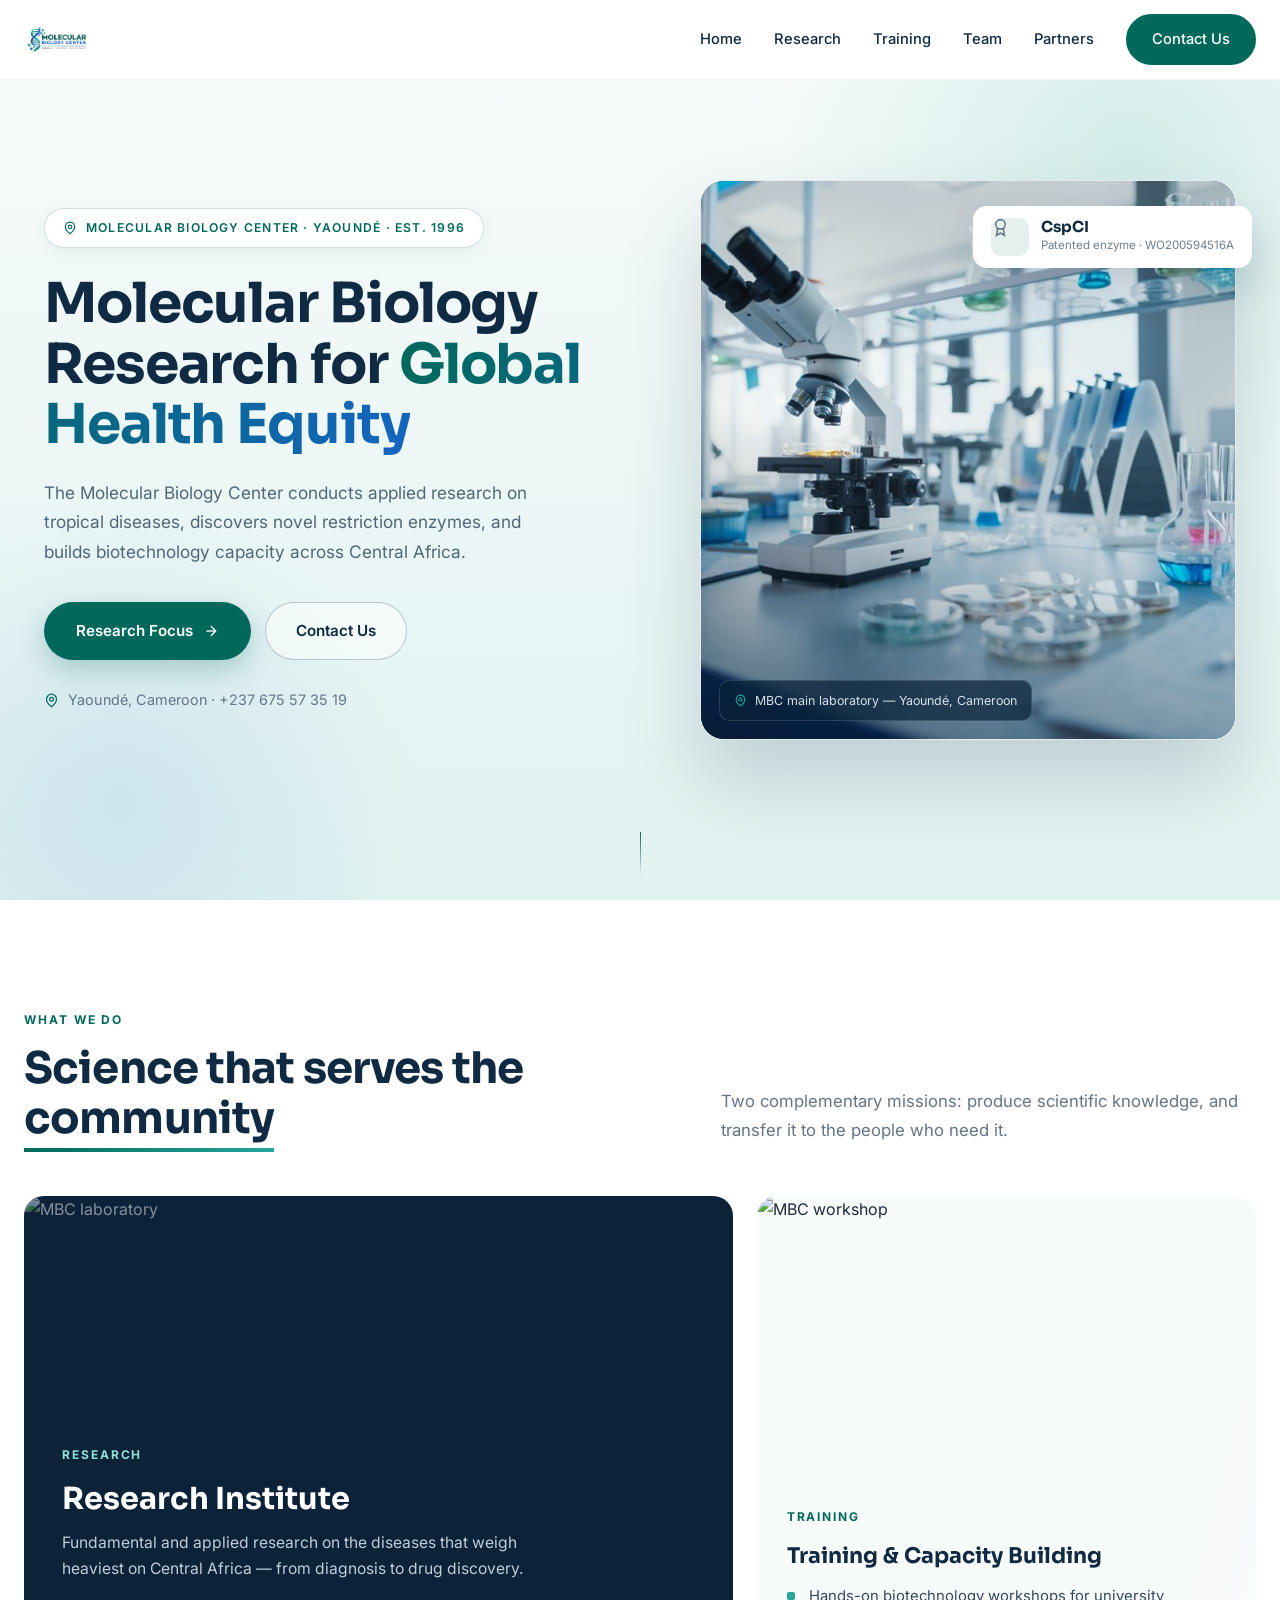
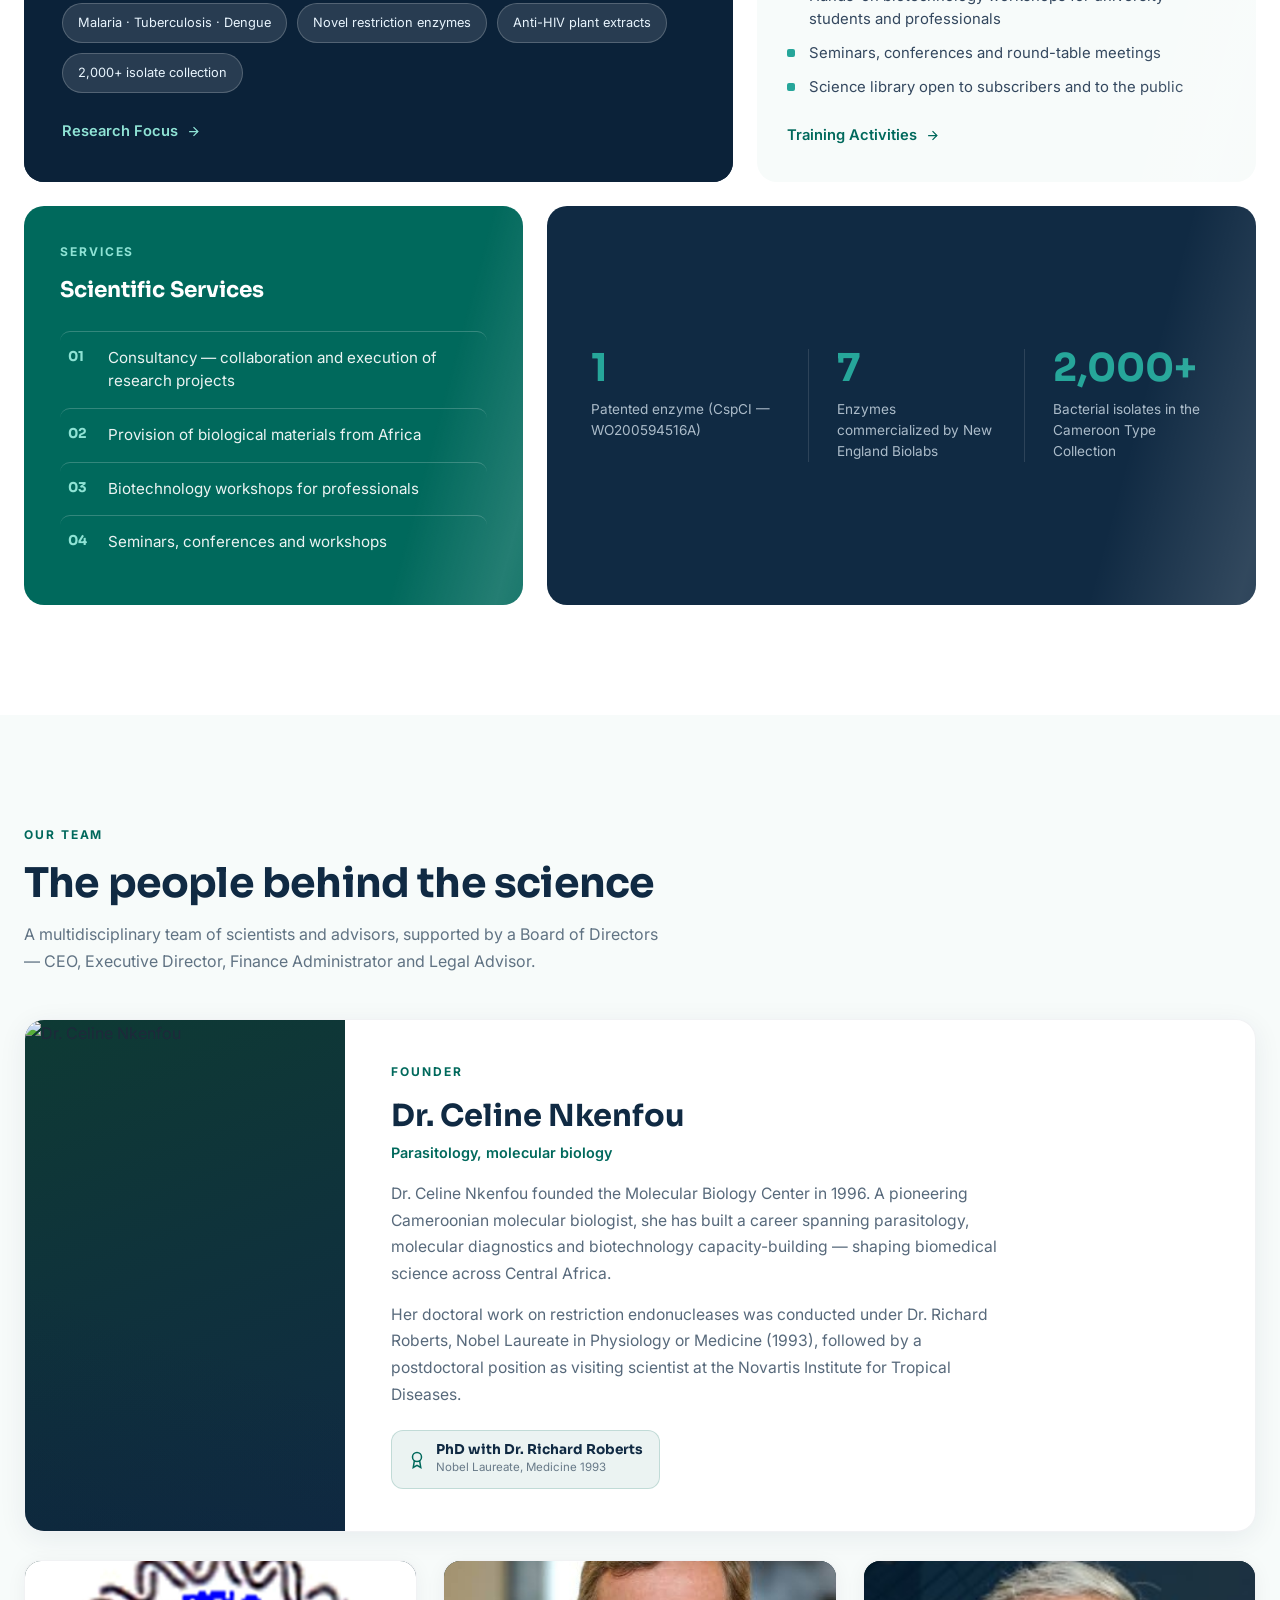
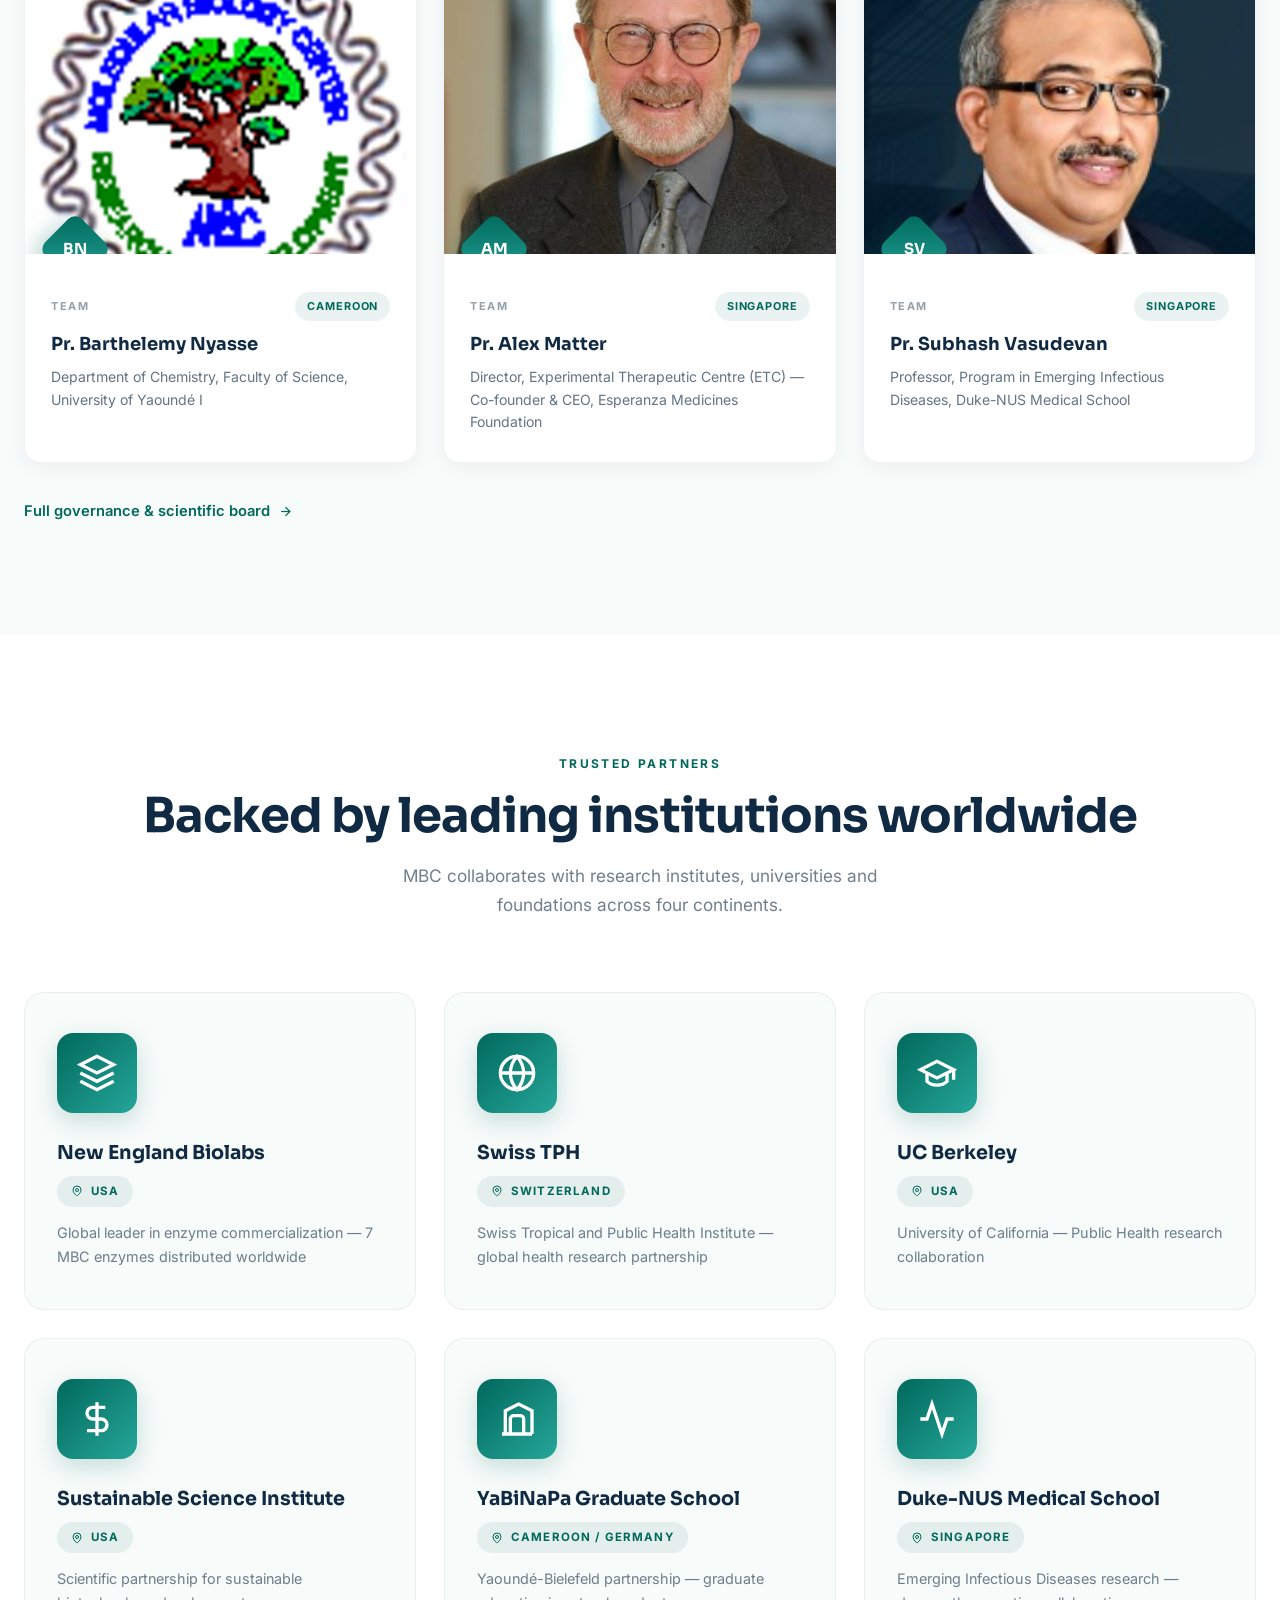
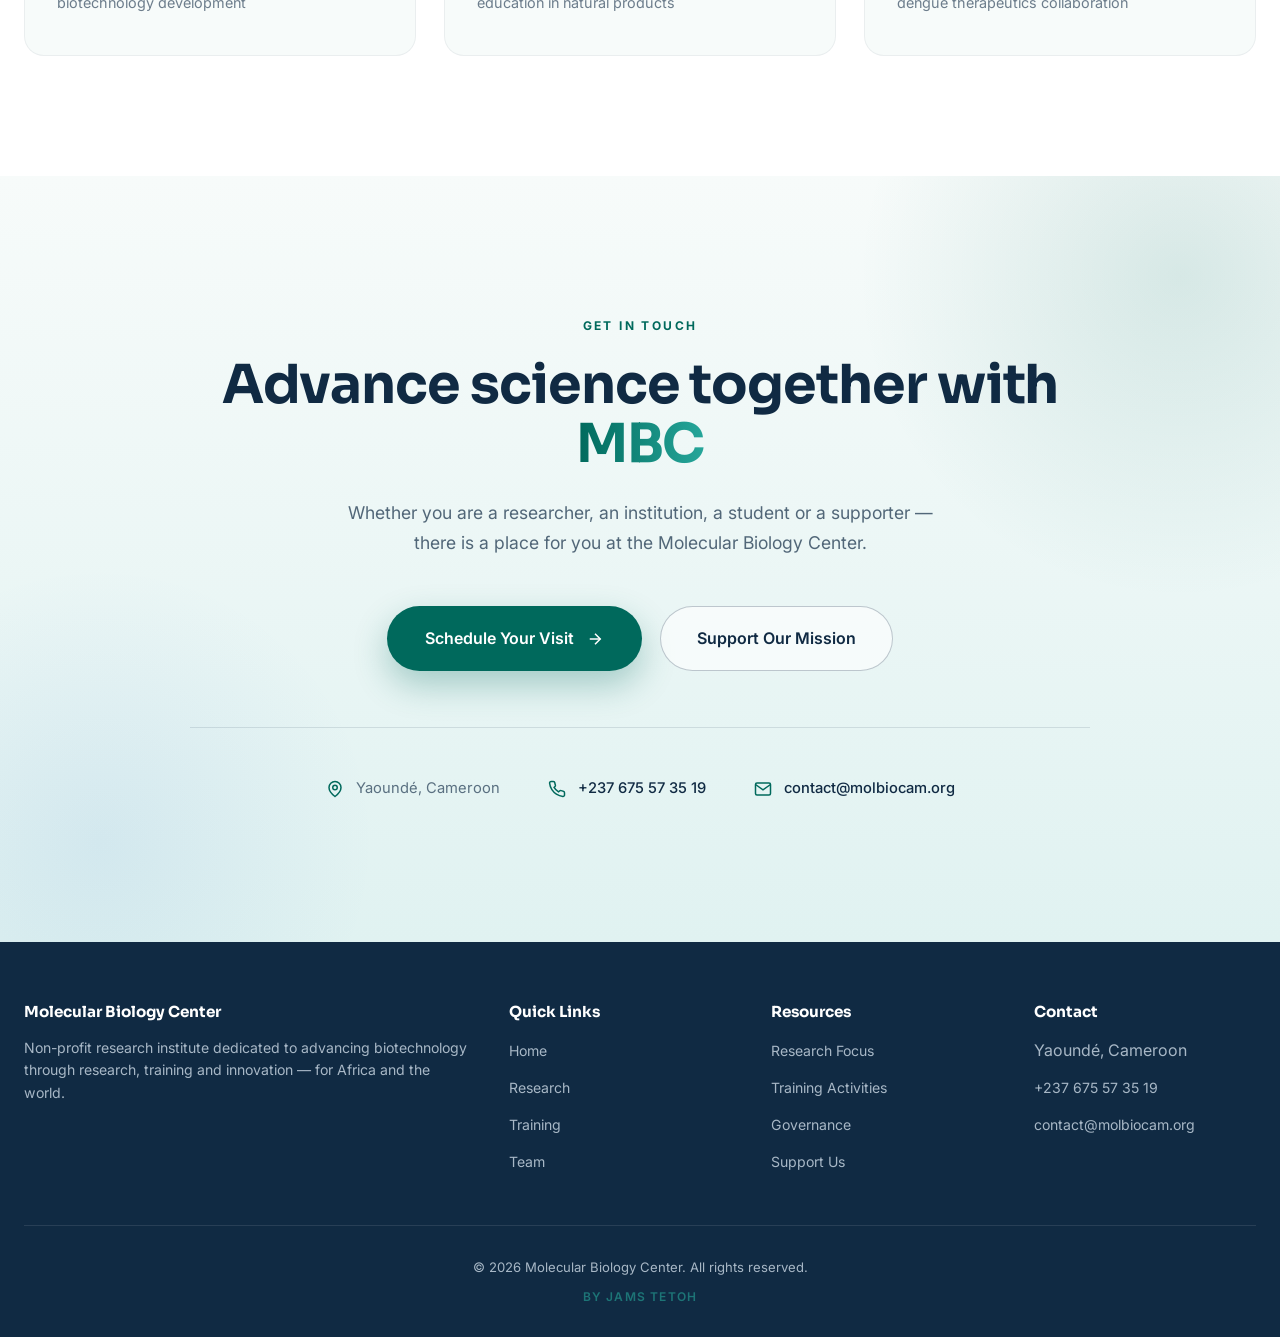
==== index.html @ bd331784 "Add developer signature BY Jams Tetoh to footer" ====
<!DOCTYPE html>
<html lang="en">
<head>
<meta charset="UTF-8">
<meta name="viewport" content="width=device-width, initial-scale=1.0, maximum-scale=5.0">
<title>Molecular Biology Center</title>
<link href="https://fonts.googleapis.com/css2?family=Sora:wght@600;700;800&family=Inter:wght@400;500;600&display=swap" rel="stylesheet">
<style>
*{margin:0;padding:0;box-sizing:border-box;}
html{scroll-behavior:smooth;overflow-x:hidden;}
body{font-family:'Inter',sans-serif;color:#1E293B;line-height:1.7;background:#fff;overflow-x:hidden;max-width:100vw;}
h1,h2,h3,h4{font-family:'Sora',sans-serif;color:#102A43;line-height:1.25;overflow-wrap:break-word;word-wrap:break-word;}
a{text-decoration:none;color:inherit;}
img{max-width:100%;height:auto;display:block;}
.mbc-header{position:fixed;top:0;left:0;right:0;z-index:100;background:rgba(255,255,255,.98);backdrop-filter:blur(12px);border-bottom:1px solid rgba(16,42,67,.06);padding:14px 24px;transition:all .3s ease;}
.mbc-header.scrolled{padding:10px 24px;box-shadow:0 4px 20px rgba(16,42,67,.08);}
.mbc-header-inner{max-width:1240px;margin:0 auto;display:flex;justify-content:space-between;align-items:center;gap:16px;}
.mbc-logo{display:flex;align-items:center;gap:12px;flex-shrink:0;transition:transform .3s;}
.mbc-logo:hover{transform:translateX(4px);}
.mbc-logo-img{height:44px;width:auto;object-fit:contain;display:block;}
.mbc-nav{display:flex;gap:32px;align-items:center;flex-shrink:0;}
.mbc-nav a{font-size:.92rem;font-weight:500;color:#102A43;transition:color .25s;position:relative;white-space:nowrap;}
.mbc-nav a::after{content:"";position:absolute;left:0;bottom:-6px;width:0;height:2px;background:#00695C;transition:width .3s;}
.mbc-nav a:hover{color:#00695C;}
.mbc-nav a:hover::after{width:100%;}
.mbc-nav-cta{background:#00695C;color:#fff !important;padding:11px 24px;border-radius:50px;font-weight:600;transition:all .3s cubic-bezier(.4,0,.2,1);border:2px solid #00695C;}
.mbc-nav-cta::after{display:none;}
.mbc-nav-cta:hover{background:#fff;color:#00695C !important;transform:translateY(-2px);box-shadow:0 8px 20px rgba(0,105,92,.2);}
.mbc-menu-toggle{display:none;flex-direction:column;gap:5px;background:none;border:none;cursor:pointer;padding:8px;z-index:101;width:44px;height:44px;align-items:center;justify-content:center;flex-shrink:0;}
.mbc-menu-toggle span{width:24px;height:2.5px;background:#102A43;border-radius:3px;transition:all .4s cubic-bezier(.68,-.55,.265,1.55);transform-origin:center;}
.mbc-menu-toggle.active span:nth-child(1){transform:rotate(45deg) translate(5px,5px);background:#00695C;}
.mbc-menu-toggle.active span:nth-child(2){opacity:0;transform:scaleX(0);}
.mbc-menu-toggle.active span:nth-child(3){transform:rotate(-45deg) translate(5px,-5px);background:#00695C;}
.mbc-mobile-menu{display:none;position:fixed;top:0;right:0;width:100%;max-width:420px;height:100vh;background:linear-gradient(180deg,#F8FCFB 0%,#fff 100%);z-index:99;transform:translateX(100%);transition:transform .5s cubic-bezier(.16,1,.3,1);flex-direction:column;padding:80px 32px 32px;box-shadow:-20px 0 60px rgba(16,42,67,.15);overflow-y:auto;}
.mbc-mobile-menu.active{transform:translateX(0);}
.mbc-backdrop{display:none;position:fixed;inset:0;background:rgba(16,42,67,.4);backdrop-filter:blur(6px);z-index:98;opacity:0;visibility:hidden;transition:all .4s ease;}
.mbc-backdrop.active{opacity:1;visibility:visible;}
.mbc-mobile-link{display:flex;align-items:center;gap:16px;padding:18px 0;font-size:1.15rem;font-weight:600;color:#102A43;position:relative;transform:translateX(40px);opacity:0;transition:all .4s cubic-bezier(.16,1,.3,1);border-bottom:1px solid rgba(16,42,67,.08);cursor:pointer;-webkit-tap-highlight-color:transparent;}
.mbc-mobile-link::before{content:attr(data-num);font-family:'Sora',sans-serif;font-size:.75rem;font-weight:700;color:rgba(0,105,92,.4);min-width:28px;transition:all .3s;}
.mbc-mobile-link svg{width:20px;height:20px;color:#00695C;flex-shrink:0;transition:all .3s;}
.mbc-mobile-link::after{content:"";position:absolute;bottom:0;left:0;width:0;height:2px;background:linear-gradient(90deg,#00695C,#26A69A);transition:width .4s cubic-bezier(.16,1,.3,1);}
.mbc-mobile-link:hover,.mbc-mobile-link:active{color:#00695C;transform:translateX(8px) !important;background:rgba(0,105,92,.04);border-radius:8px;padding-left:8px;}
.mbc-mobile-link:hover::before,.mbc-mobile-link:active::before{color:#00695C;transform:scale(1.1);}
.mbc-mobile-link:hover svg,.mbc-mobile-link:active svg{transform:translateX(6px) scale(1.15);}
.mbc-mobile-link:hover::after,.mbc-mobile-link:active::after{width:100%;}
.mbc-mobile-menu.active .mbc-mobile-link{opacity:1;transform:translateX(0);}
.mbc-mobile-menu.active .mbc-mobile-link:nth-child(1){transition-delay:.1s;}
.mbc-mobile-menu.active .mbc-mobile-link:nth-child(2){transition-delay:.15s;}
.mbc-mobile-menu.active .mbc-mobile-link:nth-child(3){transition-delay:.2s;}
.mbc-mobile-menu.active .mbc-mobile-link:nth-child(4){transition-delay:.25s;}
.mbc-mobile-menu.active .mbc-mobile-link:nth-child(5){transition-delay:.3s;}
.mbc-mobile-menu.active .mbc-mobile-link:nth-child(6){transition-delay:.35s;}
.mbc-mobile-link.active{color:#00695C !important;background:linear-gradient(90deg,rgba(0,105,92,.08),rgba(38,166,154,.04),transparent);border-left:3px solid #00695C;padding-left:16px !important;margin-left:-3px;}
.mbc-mobile-link.active::before{color:#00695C !important;font-weight:800;}
.mbc-mobile-link.active svg{color:#00695C;transform:scale(1.15);filter:drop-shadow(0 0 6px rgba(0,105,92,.5));animation:mbcIconPulse 2s ease-in-out infinite;}
.mbc-mobile-link.active::after{width:100%;background:linear-gradient(90deg,#00695C,#26A69A,#00695C);background-size:200% 100%;animation:mbcShimmer 2s linear infinite;}
@keyframes mbcShimmer{0%{background-position:200% 0;}100%{background-position:-200% 0;}}
@keyframes mbcIconPulse{0%,100%{filter:drop-shadow(0 0 4px rgba(0,105,92,.4));}50%{filter:drop-shadow(0 0 12px rgba(38,166,154,.8));}}
.mbc-mobile-menu .mbc-nav-cta{margin-top:32px;padding:16px 32px;font-size:1rem;text-align:center;justify-content:center;position:relative;overflow:hidden;}
.mbc-mobile-menu .mbc-nav-cta.active{background:linear-gradient(135deg,#00695C,#26A69A);color:#fff !important;box-shadow:0 0 24px rgba(0,105,92,.5),0 0 48px rgba(38,166,154,.3);animation:mbcBtnGlow 2s ease-in-out infinite;}
@keyframes mbcBtnGlow{0%,100%{box-shadow:0 0 20px rgba(0,105,92,.4),0 0 40px rgba(38,166,154,.2);}50%{box-shadow:0 0 30px rgba(0,105,92,.7),0 0 60px rgba(38,166,154,.4);}}
.mbc-menu-footer{margin-top:auto;padding-top:24px;border-top:1px solid rgba(16,42,67,.1);opacity:0;transform:translateY(20px);transition:all .5s ease .4s;}
.mbc-mobile-menu.active .mbc-menu-footer{opacity:1;transform:translateY(0);}
.mbc-menu-footer p{font-size:.82rem;color:rgba(16,42,67,.5);line-height:1.6;margin:0 0 8px;}
.mbc-menu-footer a{color:#00695C;font-weight:500;}
@media(max-width:900px){.mbc-nav{display:none !important;}.mbc-menu-toggle{display:flex !important;}.mbc-mobile-menu{display:flex !important;}.mbc-backdrop{display:block !important;}}
.mbcx-hero{position:relative;min-height:100vh;overflow:hidden;background:linear-gradient(180deg,#F8FCFB 0%,#E0F2F1 100%);font-family:'Inter',sans-serif;display:flex;align-items:center;}
.mbcx-hero::before{content:"";position:absolute;width:820px;height:820px;right:-260px;top:-260px;background:radial-gradient(circle,rgba(38,166,154,.16),transparent 62%);border-radius:50%;}
.mbcx-hero::after{content:"";position:absolute;width:680px;height:680px;left:-220px;bottom:-240px;background:radial-gradient(circle,rgba(21,101,192,.10),transparent 62%);border-radius:50%;}
.mbcx-particles{position:absolute;inset:0;z-index:1;}
.mbcx-hero-inner{position:relative;z-index:2;max-width:1240px;margin:0 auto;width:100%;padding:110px 24px 90px;display:grid;grid-template-columns:minmax(0,1.05fr) minmax(0,.95fr);gap:64px;align-items:center;}
.mbcx-badge{display:inline-flex;align-items:center;gap:9px;padding:9px 18px;background:#fff;border:1px solid rgba(0,105,92,.18);border-radius:50px;color:#00695C;font-size:.76rem;font-weight:600;letter-spacing:.1em;text-transform:uppercase;box-shadow:0 4px 14px rgba(16,42,67,.06);flex-wrap:wrap;max-width:100%;}
.mbcx-badge svg{width:14px;height:14px;flex-shrink:0;}
.mbcx-hero h1{font-family:'Sora',sans-serif;font-weight:700;font-size:clamp(2rem,4.3vw,3.8rem);line-height:1.1;letter-spacing:-.02em;color:#102A43;margin:26px 0 22px;max-width:560px;}
.mbcx-hero h1 .acc{background:linear-gradient(90deg,#00695C,#1565C0);-webkit-background-clip:text;background-clip:text;color:transparent;}
.mbcx-sub{color:rgba(16,42,67,.7);font-size:1.08rem;line-height:1.7;max-width:500px;margin:0 0 36px;}
.mbcx-cta{display:flex;gap:14px;flex-wrap:wrap;}
.mbcx-btn-solid{display:inline-flex;align-items:center;gap:10px;background:#00695C;color:#fff;padding:15px 32px;border-radius:50px;font-weight:600;font-size:.95rem;text-decoration:none;transition:all .3s cubic-bezier(.4,0,.2,1);box-shadow:0 10px 26px rgba(0,105,92,.25);}
.mbcx-btn-solid:hover{background:#005a50;transform:translateY(-2px);box-shadow:0 14px 32px rgba(0,105,92,.35);}
.mbcx-btn-solid svg{width:16px;height:16px;transition:transform .3s;}
.mbcx-btn-solid:hover svg{transform:translateX(4px);}
.mbcx-btn-ghost{display:inline-flex;align-items:center;padding:15px 30px;border:1.5px solid rgba(16,42,67,.25);border-radius:50px;color:#102A43;font-weight:600;font-size:.95rem;text-decoration:none;background:rgba(255,255,255,.5);transition:all .3s;}
.mbcx-btn-ghost:hover{border-color:#00695C;color:#00695C;background:#fff;transform:translateY(-2px);}
.mbcx-contactline{display:flex;align-items:center;gap:9px;margin-top:28px;color:rgba(16,42,67,.6);font-size:.9rem;flex-wrap:wrap;}
.mbcx-contactline svg{width:15px;height:15px;color:#00695C;flex-shrink:0;}
.mbcx-visual{position:relative;}
.mbcx-frame{position:relative;width:100%;aspect-ratio:4/5;max-height:560px;border-radius:24px;overflow:hidden;border:1px solid rgba(255,255,255,.9);box-shadow:0 40px 80px rgba(16,42,67,.18);background:linear-gradient(160deg,#0E3A34,#102A43);}
.mbcx-frame img{width:100%;height:100%;object-fit:cover;display:block;}
.mbcx-frame::after{content:"";position:absolute;inset:0;background:linear-gradient(200deg,rgba(11,34,57,0) 55%,rgba(11,34,57,.5) 100%);}
.mbcx-caption{position:absolute;left:18px;bottom:18px;z-index:2;display:inline-flex;align-items:center;gap:8px;padding:9px 14px;background:rgba(11,34,57,.72);backdrop-filter:blur(6px);border:1px solid rgba(255,255,255,.14);border-radius:10px;color:rgba(232,244,253,.9);font-size:.78rem;max-width:calc(100% - 36px);}
.mbcx-caption svg{width:13px;height:13px;color:#26A69A;flex-shrink:0;}
.mbcx-chip{position:absolute;top:26px;right:-16px;z-index:3;display:flex;align-items:center;gap:12px;background:#fff;border-radius:14px;padding:12px 18px;box-shadow:0 18px 40px rgba(16,42,67,.16);animation:mbcxFloat 6s ease-in-out infinite;}
.mbcx-chip-ico{width:38px;height:38px;border-radius:10px;background:rgba(0,105,92,.1);color:#00695C;display:flex;align-items:center;justify-content:center;flex-shrink:0;}
.mbcx-chip-ico svg{width:19px;height:19px;}
.mbcx-chip b{font-family:'Sora',sans-serif;font-size:.95rem;color:#102A43;display:block;line-height:1.2;}
.mbcx-chip span{font-size:.72rem;color:rgba(16,42,67,.6);display:block;}
@keyframes mbcxFloat{0%,100%{transform:translateY(0);}50%{transform:translateY(-10px);}}
.mbcx-scrollhint{position:absolute;bottom:24px;left:50%;width:1px;height:44px;background:linear-gradient(180deg,#00695C,transparent);animation:mbcxPulse 2.2s ease-in-out infinite;}
@keyframes mbcxPulse{0%,100%{opacity:.35;transform:scaleY(.65);transform-origin:top;}50%{opacity:1;transform:scaleY(1);}}
.mbcx-badge,.mbcx-hero h1,.mbcx-sub,.mbcx-cta,.mbcx-contactline,.mbcx-visual{opacity:0;transform:translateY(22px);}
.mbcx-hero.loaded .mbcx-badge{animation:mbcxIn .9s cubic-bezier(.16,1,.3,1) .15s forwards;}
.mbcx-hero.loaded h1{animation:mbcxIn .9s cubic-bezier(.16,1,.3,1) .3s forwards;}
.mbcx-hero.loaded .mbcx-sub{animation:mbcxIn .9s cubic-bezier(.16,1,.3,1) .45s forwards;}
.mbcx-hero.loaded .mbcx-cta{animation:mbcxIn .9s cubic-bezier(.16,1,.3,1) .6s forwards;}
.mbcx-hero.loaded .mbcx-contactline{animation:mbcxIn .9s cubic-bezier(.16,1,.3,1) .72s forwards;}
.mbcx-hero.loaded .mbcx-visual{animation:mbcxIn 1.1s cubic-bezier(.16,1,.3,1) .4s forwards;}
@keyframes mbcxIn{to{opacity:1;transform:translateY(0);}}
.mbcx-do{background:#fff;padding:110px 24px;font-family:'Inter',sans-serif;}
.mbcx-do-inner{max-width:1240px;margin:0 auto;}
.mbcx-overline{font-size:.75rem;font-weight:700;letter-spacing:.16em;text-transform:uppercase;color:#00695C;margin-bottom:14px;display:block;}
.mbcx-do-head{display:grid;grid-template-columns:1.1fr .9fr;gap:44px;align-items:end;margin-bottom:52px;opacity:0;transform:translateY(20px);transition:opacity .9s cubic-bezier(.16,1,.3,1),transform .9s cubic-bezier(.16,1,.3,1);}
.mbcx-do-head.in{opacity:1;transform:none;}
.mbcx-do-head h2{font-family:'Sora',sans-serif;font-weight:700;font-size:clamp(1.8rem,3.4vw,2.8rem);letter-spacing:-.02em;color:#102A43;margin:0;line-height:1.15;}
.mbcx-do-head .u{background:linear-gradient(90deg,#00695C,#26A69A) left bottom / 0% 4px no-repeat;padding-bottom:6px;transition:background-size 1s cubic-bezier(.16,1,.3,1) .45s;}
.mbcx-do-head.in .u{background-size:100% 4px;}
.mbcx-do-head p{color:rgba(16,42,67,.65);font-size:1.05rem;line-height:1.7;margin:0;}
.mbcx-bento{display:grid;grid-template-columns:repeat(12,1fr);gap:24px;}
.mbcx-bento>*{border-radius:20px;opacity:0;transform:translateY(26px);transition:opacity .8s cubic-bezier(.16,1,.3,1),transform .8s cubic-bezier(.16,1,.3,1);overflow:hidden;}
.mbcx-bento.in>*{opacity:1;transform:none;}
.mbcx-bento.in>*:nth-child(2){transition-delay:.12s;}
.mbcx-bento.in>*:nth-child(3){transition-delay:.24s;}
.mbcx-bento.in>*:nth-child(4){transition-delay:.36s;}
.bx-shine{position:absolute;inset:0;pointer-events:none;background:linear-gradient(105deg,transparent 42%,rgba(255,255,255,.14) 50%,transparent 58%);background-size:250% 100%;background-position:180% 0;transition:background-position 1.1s ease;z-index:3;}
.bx-research:hover .bx-shine,.bx-services:hover .bx-shine,.bx-proof:hover .bx-shine,.bx-train:hover .bx-shine{background-position:-80% 0;}
.bx-research{grid-column:span 7;min-height:470px;position:relative;overflow:hidden;display:flex;flex-direction:column;justify-content:flex-end;padding:38px;color:#fff;background:#0B2239;}
.bx-research>img{position:absolute;inset:0;width:100%;height:100%;object-fit:cover;opacity:.5;transition:transform .9s cubic-bezier(.16,1,.3,1);}
.bx-research:hover>img{transform:scale(1.06);}
.bx-research::after{content:"";position:absolute;inset:0;background:linear-gradient(180deg,rgba(11,34,57,.15) 0%,rgba(11,34,57,.94) 78%);}
.bx-research>*{position:relative;z-index:2;}
.bx-research .mbcx-overline{color:#8FE3D5;}
.bx-research h3{font-family:'Sora',sans-serif;font-weight:700;font-size:clamp(1.4rem,2.4vw,1.9rem);color:#fff;margin:0 0 12px;}
.bx-research p{color:rgba(232,244,253,.82);font-size:.98rem;line-height:1.65;margin:0 0 22px;max-width:52ch;}
.bx-chips{display:flex;flex-wrap:wrap;gap:10px;}
.bx-chip{padding:8px 15px;border-radius:50px;background:rgba(255,255,255,.12);border:1px solid rgba(255,255,255,.2);font-size:.8rem;color:#E8F4FD;transition:background .3s,border-color .3s;white-space:nowrap;}
.bx-research:hover .bx-chip{background:rgba(38,166,154,.22);border-color:rgba(143,227,213,.45);}
.bx-link{display:inline-flex;align-items:center;gap:8px;color:#8FE3D5;font-weight:600;font-size:.92rem;text-decoration:none;margin-top:26px;}
.bx-link svg{width:15px;height:15px;transition:transform .25s;}
.bx-link:hover svg{transform:translateX(4px);}
.bx-link:hover{text-decoration:underline;}
.bx-train{grid-column:span 5;background:#F7FBFA;display:flex;flex-direction:column;overflow:hidden;position:relative;}
.bx-train-img{position:relative;overflow:hidden;}
.bx-train-img img{width:100%;aspect-ratio:16/9;object-fit:cover;display:block;transition:transform .9s cubic-bezier(.16,1,.3,1),filter .5s ease;}
.bx-train:hover .bx-train-img img{transform:scale(1.1);filter:saturate(1.15) contrast(1.05);}
.bx-train-cap{position:absolute;left:0;right:0;bottom:0;padding:14px 18px;background:linear-gradient(0deg,rgba(11,34,57,.88),transparent);color:#E8F4FD;font-size:.8rem;letter-spacing:.04em;transform:translateY(100%);transition:transform .45s cubic-bezier(.16,1,.3,1);z-index:2;}
.bx-train:hover .bx-train-cap{transform:none;}
.bx-train-body{padding:30px 30px 34px;display:flex;flex-direction:column;flex:1;}
.bx-train h3{font-family:'Sora',sans-serif;font-weight:700;font-size:1.35rem;color:#102A43;margin:0 0 16px;}
.bx-list{list-style:none;margin:0 0 24px;padding:0;display:flex;flex-direction:column;gap:11px;}
.bx-list li{position:relative;padding-left:22px;font-size:.93rem;line-height:1.55;color:#33475E;transition:transform .3s ease;}
.bx-list li::before{content:"";position:absolute;left:0;top:7px;width:8px;height:8px;border-radius:2px;background:#26A69A;transition:transform .3s ease;}
.bx-list li:hover{transform:translateX(5px);}
.bx-list li:hover::before{transform:scale(1.4);}
.bx-train .bx-link{color:#00695C;margin-top:auto;}
.bx-services{grid-column:span 5;background:#00695C;color:#fff;padding:36px;display:flex;flex-direction:column;position:relative;overflow:hidden;}
.bx-services .mbcx-overline{color:#8FE3D5;}
.bx-services h3{font-family:'Sora',sans-serif;font-weight:700;font-size:1.35rem;color:#fff;margin:0 0 8px;}
.bx-numlist{list-style:none;margin:20px 0 0;padding:0;counter-reset:svc;position:relative;z-index:2;}
.bx-numlist li{counter-increment:svc;position:relative;padding:15px 8px 15px 48px;border-top:1px solid rgba(255,255,255,.2);font-size:.95rem;line-height:1.5;color:rgba(255,255,255,.92);opacity:0;border-radius:10px;transition:background .3s ease,padding-left .3s ease;}
.mbcx-bento.in .bx-numlist li{animation:bxItem .6s cubic-bezier(.16,1,.3,1) forwards;}
.mbcx-bento.in .bx-numlist li:nth-child(1){animation-delay:.45s;}
.mbcx-bento.in .bx-numlist li:nth-child(2){animation-delay:.58s;}
.mbcx-bento.in .bx-numlist li:nth-child(3){animation-delay:.71s;}
.mbcx-bento.in .bx-numlist li:nth-child(4){animation-delay:.84s;}
@keyframes bxItem{from{opacity:0;transform:translateX(-16px);}to{opacity:1;transform:none;}}
.bx-numlist li::before{content:"0" counter(svc);position:absolute;left:8px;top:15px;font-family:'Sora',sans-serif;font-weight:700;font-size:.85rem;color:#8FE3D5;transition:color .3s,text-shadow .3s;}
.bx-numlist li:hover{background:rgba(255,255,255,.1);padding-left:56px;}
.bx-numlist li:hover::before{color:#fff;text-shadow:0 0 14px rgba(143,227,213,.9);}
.bx-proof{grid-column:span 7;background:#102A43;padding:42px 44px;display:grid;grid-template-columns:repeat(3,1fr);gap:28px;align-content:center;position:relative;overflow:hidden;}
.bx-stat b{font-family:'Sora',sans-serif;font-size:clamp(1.9rem,3vw,2.6rem);font-weight:700;color:#26A69A;display:block;line-height:1;transition:color .3s,transform .3s,text-shadow .3s;}
.bx-stat span{color:rgba(232,244,253,.72);font-size:.85rem;line-height:1.55;display:block;margin-top:12px;}
.bx-stat+.bx-stat{border-left:1px solid rgba(255,255,255,.12);padding-left:28px;transition:border-color .3s;}
.bx-stat:hover b{color:#8FE3D5;transform:translateY(-3px);text-shadow:0 0 20px rgba(38,166,154,.6);}
.bx-stat:hover+.bx-stat,.bx-stat:hover{border-color:rgba(38,166,154,.6);}
.mbcx-lead{background:#F7FBFA;padding:110px 24px;font-family:'Inter',sans-serif;}
.mbcx-lead-inner{max-width:1240px;margin:0 auto;}
.tm-head{margin-bottom:44px;opacity:0;transform:translateY(20px);transition:opacity .9s cubic-bezier(.16,1,.3,1),transform .9s cubic-bezier(.16,1,.3,1);}
.mbcx-lead.in .tm-head{opacity:1;transform:none;}
.tm-head h2{font-family:'Sora',sans-serif;font-weight:700;font-size:clamp(1.8rem,3.2vw,2.6rem);color:#102A43;letter-spacing:-.02em;line-height:1.15;margin:0 0 14px;}
.tm-head p{color:rgba(16,42,67,.65);font-size:1rem;line-height:1.7;max-width:64ch;margin:0;}
.tm-founder{display:grid;grid-template-columns:320px 1fr;background:#fff;border-radius:20px;overflow:hidden;box-shadow:0 6px 28px rgba(16,42,67,.07);border:1px solid rgba(16,42,67,.06);margin-bottom:28px;opacity:0;transform:translateY(24px);}
.mbcx-lead.in .tm-founder{animation:tmIn .8s cubic-bezier(.16,1,.3,1) .15s forwards;}
.tm-founder-media{position:relative;min-height:340px;background:linear-gradient(160deg,#0E3A34,#102A43);}
.tm-founder-media img{position:absolute;inset:0;width:100%;height:100%;object-fit:cover;object-position:center 20%;transition:transform .9s cubic-bezier(.16,1,.3,1);}
.tm-founder:hover .tm-founder-media img{transform:scale(1.05);}
.tm-founder-media::after{content:"";position:absolute;inset:0;background:linear-gradient(200deg,transparent 60%,rgba(11,34,57,.4));}
.tm-founder-body{padding:42px 46px;}
.tm-role{display:block;color:#00695C;font-weight:600;font-size:.9rem;margin:6px 0 16px;}
.tm-founder-body h3{font-family:'Sora',sans-serif;font-weight:700;font-size:clamp(1.4rem,2.4vw,1.9rem);color:#102A43;margin:0;}
.tm-founder-body p{color:rgba(16,42,67,.7);font-size:.98rem;line-height:1.7;margin:0 0 14px;max-width:62ch;}
.tm-nobel{display:inline-flex;align-items:center;gap:10px;background:rgba(0,105,92,.08);border:1px solid rgba(0,105,92,.18);border-radius:12px;padding:10px 16px;margin-top:8px;}
.tm-nobel svg{width:18px;height:18px;color:#00695C;flex-shrink:0;}
.tm-nobel b{font-family:'Sora',sans-serif;font-size:.85rem;color:#102A43;display:block;line-height:1.25;}
.tm-nobel span{font-size:.72rem;color:rgba(16,42,67,.6);display:block;}
.tm-grid{display:grid;grid-template-columns:repeat(auto-fit,minmax(280px,1fr));gap:26px;margin-bottom:34px;}
.tm-card{position:relative;background:#fff;border-radius:16px;border:1px solid rgba(16,42,67,.06);box-shadow:0 4px 20px rgba(16,42,67,.05);transition:transform .35s cubic-bezier(.16,1,.3,1),box-shadow .35s ease;opacity:0;}
.tm-card:hover{transform:translateY(-8px);box-shadow:0 24px 55px rgba(16,42,67,.12);}
.mbcx-lead.in .tm-card:nth-child(1){animation:tmIn .7s cubic-bezier(.16,1,.3,1) .3s forwards;}
.mbcx-lead.in .tm-card:nth-child(2){animation:tmIn .7s cubic-bezier(.16,1,.3,1) .42s forwards;}
.mbcx-lead.in .tm-card:nth-child(3){animation:tmIn .7s cubic-bezier(.16,1,.3,1) .54s forwards;}
@keyframes tmIn{from{opacity:0;transform:translateY(24px);}to{opacity:1;transform:translateY(0);}}
.tm-media{position:relative;aspect-ratio:4/3;border-radius:16px 16px 0 0;background:linear-gradient(135deg,#0E3A34,#102A43);overflow:hidden;}
.tm-media::before{content:attr(data-initials);position:absolute;inset:0;display:flex;align-items:center;justify-content:center;font-family:'Sora',sans-serif;font-weight:700;font-size:3.2rem;color:rgba(255,255,255,.16);z-index:1;}
.tm-media::after{content:"";position:absolute;inset:0;background-image:radial-gradient(rgba(255,255,255,.06) 1px,transparent 1px);background-size:22px 22px;border-radius:inherit;z-index:1;}
.tm-imgwrap{position:absolute;inset:0;z-index:2;}
.tm-imgwrap img{width:100%;height:100%;object-fit:cover;object-position:center 28%;display:block;transition:transform .9s cubic-bezier(.16,1,.3,1);}
.tm-card:hover .tm-imgwrap img{transform:scale(1.07);}
.tm-badge{position:absolute;left:24px;bottom:-21px;z-index:3;width:52px;height:52px;transform:rotate(45deg);background:linear-gradient(135deg,#00695C,#26A69A);border-radius:10px;display:flex;align-items:center;justify-content:center;box-shadow:0 10px 24px rgba(0,105,92,.35);transition:transform .45s cubic-bezier(.16,1,.3,1),border-radius .45s ease;}
.tm-badge span{transform:rotate(-45deg);font-family:'Sora',sans-serif;font-weight:700;font-size:.95rem;color:#fff;}
.tm-card:hover .tm-badge{transform:rotate(0deg);border-radius:50%;}
.tm-body{padding:38px 26px 28px;}
.tm-meta{display:flex;justify-content:space-between;align-items:center;margin-bottom:12px;gap:10px;}
.tm-kicker{font-size:.68rem;font-weight:700;letter-spacing:.14em;text-transform:uppercase;color:rgba(16,42,67,.45);}
.tm-country{padding:5px 12px;border-radius:50px;background:rgba(0,105,92,.08);color:#00695C;font-size:.68rem;font-weight:700;letter-spacing:.08em;text-transform:uppercase;white-space:nowrap;}
.tm-body h4{font-family:'Sora',sans-serif;font-weight:700;font-size:1.12rem;color:#102A43;margin:0 0 10px;line-height:1.3;}
.tm-body p{color:rgba(16,42,67,.65);font-size:.88rem;line-height:1.6;margin:0;}
.ld-link{display:inline-flex;align-items:center;gap:8px;color:#00695C;font-weight:600;font-size:.92rem;text-decoration:none;}
.ld-link svg{width:15px;height:15px;transition:transform .25s;}
.ld-link:hover svg{transform:translateX(4px);}
.ld-link:hover{text-decoration:underline;}
.mbcx-partners{background:#fff;padding:120px 24px;font-family:'Inter',sans-serif;}
.mbcx-partners-inner{max-width:1240px;margin:0 auto;}
.mbcx-partners-head{text-align:center;margin-bottom:72px;opacity:0;transform:translateY(30px);transition:opacity 1s cubic-bezier(.16,1,.3,1),transform 1s cubic-bezier(.16,1,.3,1);}
.mbcx-partners.in .mbcx-partners-head{opacity:1;transform:none;}
.mbcx-partners-head .overline{font-size:.75rem;font-weight:700;letter-spacing:.2em;text-transform:uppercase;color:#00695C;margin-bottom:16px;display:block;}
.mbcx-partners-head h2{font-family:'Sora',sans-serif;font-weight:700;font-size:clamp(1.8rem,3.8vw,3rem);color:#102A43;letter-spacing:-.02em;line-height:1.1;margin:0 0 18px;}
.mbcx-partners-head p{color:rgba(16,42,67,.6);font-size:1.08rem;line-height:1.7;max-width:560px;margin:0 auto;}
.mbcx-partners-grid{display:grid;grid-template-columns:repeat(3,1fr);gap:28px;}
.mbcx-partner-card{background:#F7FBFA;border-radius:20px;padding:40px 32px;border:1px solid rgba(16,42,67,.06);transition:all .4s cubic-bezier(.16,1,.3,1);opacity:0;position:relative;overflow:hidden;}
.mbcx-partner-card::before{content:"";position:absolute;top:0;left:0;width:100%;height:4px;background:linear-gradient(90deg,#00695C,#26A69A);transform:scaleX(0);transform-origin:left;transition:transform .4s cubic-bezier(.16,1,.3,1);}
.mbcx-partner-card:hover{transform:translateY(-10px);box-shadow:0 24px 60px rgba(16,42,67,.1);border-color:rgba(0,105,92,.2);background:#fff;}
.mbcx-partner-card:hover::before{transform:scaleX(1);}
.mbcx-partners.in .mbcx-partner-card{animation:ptCardIn .8s cubic-bezier(.16,1,.3,1) forwards;}
.mbcx-partners.in .mbcx-partner-card:nth-child(1){animation-delay:.1s;}
.mbcx-partners.in .mbcx-partner-card:nth-child(2){animation-delay:.18s;}
.mbcx-partners.in .mbcx-partner-card:nth-child(3){animation-delay:.26s;}
.mbcx-partners.in .mbcx-partner-card:nth-child(4){animation-delay:.34s;}
.mbcx-partners.in .mbcx-partner-card:nth-child(5){animation-delay:.42s;}
.mbcx-partners.in .mbcx-partner-card:nth-child(6){animation-delay:.5s;}
@keyframes ptCardIn{from{opacity:0;transform:translateY(30px);}to{opacity:1;transform:translateY(0);}}
.mbcx-monogram{width:80px;height:80px;border-radius:16px;background:linear-gradient(135deg,#00695C 0%,#26A69A 100%);display:flex;align-items:center;justify-content:center;margin-bottom:28px;transition:transform .5s cubic-bezier(.16,1,.3,1),box-shadow .5s ease;box-shadow:0 8px 24px rgba(0,105,92,.2);}
.mbcx-partner-card:hover .mbcx-monogram{transform:scale(1.15) rotate(-8deg);box-shadow:0 16px 40px rgba(0,105,92,.35);}
.mbcx-monogram svg{width:40px;height:40px;color:#fff;}
.mbcx-partner-card h3{font-family:'Sora',sans-serif;font-weight:700;font-size:1.2rem;color:#102A43;margin:0 0 10px;line-height:1.3;}
.mbcx-partner-card .pt-location{display:inline-flex;align-items:center;gap:8px;padding:6px 14px;border-radius:50px;background:rgba(0,105,92,.08);color:#00695C;font-size:.72rem;font-weight:700;letter-spacing:.1em;text-transform:uppercase;margin-bottom:14px;}
.mbcx-partner-card .pt-location svg{width:12px;height:12px;}
.mbcx-partner-card .pt-role{color:rgba(16,42,67,.6);font-size:.9rem;line-height:1.65;margin:0;}
.mbcx-cta-final{background:linear-gradient(180deg,#F7FBFA 0%,#E0F2F1 100%);padding:140px 24px;font-family:'Inter',sans-serif;position:relative;overflow:hidden;}
.mbcx-cta-final::before{content:"";position:absolute;width:700px;height:700px;right:-250px;top:-250px;background:radial-gradient(circle,rgba(0,105,92,.12),transparent 65%);border-radius:50%;}
.mbcx-cta-final::after{content:"";position:absolute;width:600px;height:600px;left:-200px;bottom:-200px;background:radial-gradient(circle,rgba(21,101,192,.08),transparent 65%);border-radius:50%;}
.mbcx-cta-inner{position:relative;z-index:2;max-width:900px;margin:0 auto;text-align:center;opacity:0;transform:translateY(30px);transition:opacity 1s cubic-bezier(.16,1,.3,1),transform 1s cubic-bezier(.16,1,.3,1);}
.mbcx-cta-final.in .mbcx-cta-inner{opacity:1;transform:none;}
.mbcx-cta-inner .overline{font-size:.75rem;font-weight:700;letter-spacing:.2em;text-transform:uppercase;color:#00695C;margin-bottom:20px;display:block;}
.mbcx-cta-inner h2{font-family:'Sora',sans-serif;font-weight:700;font-size:clamp(1.8rem,4.2vw,3.4rem);color:#102A43;letter-spacing:-.02em;line-height:1.1;margin:0 0 24px;}
.mbcx-cta-inner h2 .acc{background:linear-gradient(90deg,#00695C,#26A69A);-webkit-background-clip:text;background-clip:text;color:transparent;}
.mbcx-cta-inner p{color:rgba(16,42,67,.7);font-size:1.1rem;line-height:1.7;margin:0 auto 48px;max-width:600px;}
.mbcx-cta-actions{display:flex;gap:18px;justify-content:center;flex-wrap:wrap;margin-bottom:56px;}
.mbcx-cta-solid{display:inline-flex;align-items:center;gap:12px;background:#00695C;color:#fff;padding:18px 38px;border-radius:50px;font-weight:600;font-size:1rem;text-decoration:none;transition:all .3s cubic-bezier(.4,0,.2,1);box-shadow:0 14px 34px rgba(0,105,92,.3);}
.mbcx-cta-solid:hover{background:#005a50;transform:translateY(-3px);box-shadow:0 20px 44px rgba(0,105,92,.4);}
.mbcx-cta-solid svg{width:18px;height:18px;transition:transform .3s;}
.mbcx-cta-solid:hover svg{transform:translateX(5px);}
.mbcx-cta-ghost{display:inline-flex;align-items:center;padding:18px 36px;border:1.5px solid rgba(16,42,67,.25);border-radius:50px;color:#102A43;font-weight:600;font-size:1rem;text-decoration:none;background:rgba(255,255,255,.6);transition:all .3s;}
.mbcx-cta-ghost:hover{border-color:#00695C;color:#00695C;background:#fff;transform:translateY(-3px);}
.mbcx-cta-contact{display:flex;justify-content:center;gap:48px;flex-wrap:wrap;padding-top:48px;border-top:1px solid rgba(16,42,67,.12);}
.mbcx-cta-contact-item{display:flex;align-items:center;gap:12px;color:rgba(16,42,67,.65);font-size:.92rem;}
.mbcx-cta-contact-item svg{width:18px;height:18px;color:#00695C;flex-shrink:0;}
.mbcx-cta-contact-item a{color:#102A43;text-decoration:none;transition:color .3s;font-weight:500;}
.mbcx-cta-contact-item a:hover{color:#00695C;}
.mbc-footer{background:#102A43;color:rgba(232,244,253,.7);padding:60px 24px 30px;font-family:'Inter',sans-serif;}
.mbc-footer-inner{max-width:1240px;margin:0 auto;}
.mbc-footer-grid{display:grid;grid-template-columns:2fr 1fr 1fr 1fr;gap:40px;margin-bottom:40px;}
.mbc-footer h4{font-family:'Sora',sans-serif;font-weight:700;color:#fff;font-size:.95rem;margin:0 0 16px;}
.mbc-footer p{font-size:.88rem;line-height:1.6;margin:0 0 12px;}
.mbc-footer ul{list-style:none;padding:0;margin:0;}
.mbc-footer ul li{margin-bottom:10px;}
.mbc-footer ul a{font-size:.88rem;color:rgba(232,244,253,.7);transition:color .25s;}
.mbc-footer ul a:hover{color:#26A69A;}
.mbc-footer-bottom{padding-top:30px;border-top:1px solid rgba(255,255,255,.1);text-align:center;font-size:.82rem;position:relative;}
.dev-signature{display:block;margin-top:8px;font-size:.75rem;color:rgba(38,166,154,.6);font-weight:600;letter-spacing:.1em;text-transform:uppercase;transition:color .3s ease;}
.dev-signature:hover{color:#26A69A;}
.mbcx-reveal{opacity:0;transform:translateY(30px);transition:opacity .8s cubic-bezier(.16,1,.3,1),transform .8s cubic-bezier(.16,1,.3,1);}
.mbcx-reveal.visible{opacity:1;transform:translateY(0);}
.mbcx-reveal-left{opacity:0;transform:translateX(-30px);transition:opacity .8s cubic-bezier(.16,1,.3,1),transform .8s cubic-bezier(.16,1,.3,1);}
.mbcx-reveal-left.visible{opacity:1;transform:translateX(0);}
.mbcx-reveal-right{opacity:0;transform:translateX(30px);transition:opacity .8s cubic-bezier(.16,1,.3,1),transform .8s cubic-bezier(.16,1,.3,1);}
.mbcx-reveal-right.visible{opacity:1;transform:translateX(0);}
.mbcx-reveal-scale{opacity:0;transform:scale(.92);transition:opacity .8s cubic-bezier(.16,1,.3,1),transform .8s cubic-bezier(.16,1,.3,1);}
.mbcx-reveal-scale.visible{opacity:1;transform:scale(1);}
@media(max-width:960px){.mbcx-hero-inner{grid-template-columns:1fr;gap:44px;padding:90px 20px 60px;}.mbcx-frame{aspect-ratio:16/10;max-height:none;}.mbcx-chip{position:relative !important;top:auto !important;right:auto !important;margin-top:16px;animation:none;}.mbcx-scrollhint{display:none;}.mbcx-do-head{grid-template-columns:1fr;gap:20px;align-items:start;}.mbcx-bento>*{grid-column:span 12 !important;}.bx-research{min-height:420px;}.tm-founder{grid-template-columns:1fr;}.tm-founder-media{min-height:0;aspect-ratio:4/3;}.tm-founder-body{padding:30px 26px;}.mbcx-partners-grid{grid-template-columns:repeat(2,1fr);}.mbc-footer-grid{grid-template-columns:1fr 1fr;}.mbc-logo-img{height:38px;}}
@media(max-width:430px){html,body{overflow-x:hidden !important;}*{max-width:100%;}.mbc-header{padding:12px 16px;}.mbc-header.scrolled{padding:8px 16px;}.mbc-logo-img{height:34px;}.mbcx-hero-inner{padding:70px 16px 50px !important;gap:28px !important;}.mbcx-hero h1{font-size:clamp(1.5rem,7vw,2rem) !important;margin:20px 0 16px !important;}.mbcx-sub{font-size:.9rem !important;margin-bottom:24px !important;}.mbcx-btn-solid,.mbcx-btn-ghost{padding:12px 20px !important;font-size:.88rem !important;width:100%;justify-content:center !important;}.mbcx-contactline{font-size:.82rem !important;margin-top:20px !important;}.mbcx-badge{font-size:.68rem !important;padding:8px 12px !important;letter-spacing:.05em !important;line-height:1.4 !important;white-space:normal !important;word-break:break-word !important;overflow-wrap:break-word !important;display:inline-flex !important;flex-wrap:wrap !important;gap:6px !important;max-width:100% !important;box-sizing:border-box !important;}.mbcx-badge svg{width:12px !important;height:12px !important;flex-shrink:0 !important;}.mbcx-do,.mbcx-lead,.mbcx-partners,.mbcx-cta-final{padding:60px 16px !important;}.mbcx-do-head h2,.tm-head h2,.mbcx-partners-head h2,.mbcx-cta-inner h2{font-size:clamp(1.4rem,6vw,1.8rem) !important;}.mbcx-do-head p,.tm-head p,.mbcx-partners-head p{font-size:.9rem !important;}.mbcx-overline{font-size:.7rem !important;}.mbcx-bento>*{grid-column:span 12 !important;}.bx-research,.bx-train,.bx-services,.bx-proof{padding:20px 16px !important;}.bx-research h3{font-size:1.2rem !important;}.bx-research p{font-size:.88rem !important;}.bx-chips{gap:6px !important;}.bx-chip{font-size:.7rem !important;padding:6px 10px !important;white-space:normal !important;}.bx-proof{grid-template-columns:1fr !important;gap:16px !important;padding:24px 16px !important;}.bx-stat+.bx-stat{border-left:none !important;border-top:1px solid rgba(255,255,255,.12) !important;padding-left:0 !important;padding-top:16px !important;}.bx-stat b{font-size:1.8rem !important;}.bx-stat span{font-size:.8rem !important;}.bx-train h3{font-size:1.2rem !important;}.bx-list li{font-size:.88rem !important;}.bx-services h3{font-size:1.2rem !important;}.bx-numlist li{font-size:.88rem !important;}.tm-founder{grid-template-columns:1fr !important;}.tm-founder-body{padding:20px 16px !important;}.tm-founder-body h3{font-size:1.3rem !important;}.tm-founder-body p{font-size:.9rem !important;}.tm-grid{grid-template-columns:1fr !important;gap:20px !important;}.tm-body{padding:24px 16px 20px !important;}.tm-body h4{font-size:1.05rem !important;}.tm-body p{font-size:.85rem !important;}.mbcx-partners-grid{grid-template-columns:1fr !important;gap:20px !important;}.mbcx-partner-card{padding:24px 16px !important;}.mbcx-monogram{width:56px;height:56px !important;margin-bottom:20px !important;}.mbcx-monogram svg{width:28px;height:28px !important;}.mbcx-partner-card h3{font-size:1.1rem !important;}.mbcx-partner-card .pt-role{font-size:.85rem !important;}.mbcx-cta-contact{flex-direction:column !important;align-items:center !important;gap:12px !important;padding-top:32px !important;}.mbcx-cta-actions{flex-direction:column !important;align-items:stretch !important;gap:12px !important;margin-bottom:40px !important;}.mbcx-cta-solid,.mbcx-cta-ghost{justify-content:center !important;padding:14px 24px !important;}.mbcx-cta-inner p{font-size:.95rem !important;margin-bottom:32px !important;}.mbc-footer{padding:32px 16px 16px !important;}.mbc-footer-grid{grid-template-columns:1fr !important;gap:20px !important;}.mbc-footer h4{font-size:.9rem !important;}.mbc-footer p,.mbc-footer ul a{font-size:.82rem !important;}.mbc-mobile-menu{padding:60px 16px 20px !important;}.mbc-mobile-link{font-size:1rem !important;padding:14px 0 !important;}.mbc-mobile-link svg{width:18px;height:18px !important;}}
@media(max-width:360px){.mbcx-badge{font-size:.62rem !important;padding:7px 10px !important;}.mbc-logo-img{height:30px;}}
@media(prefers-reduced-motion:reduce){*{animation:none !important;transition:none !important;}}
</style>
</head>
<body>
<header class="mbc-header" id="mbcHeader">
  <div class="mbc-header-inner">
    <a href="#home" class="mbc-logo">
      <img src="/photos/mbc-logo.png" alt="Molecular Biology Center" class="mbc-logo-img" onerror="this.style.display='none';">
    </a>
    <nav class="mbc-nav">
      <a href="#home">Home</a><a href="#research">Research</a><a href="#training">Training</a><a href="#team">Team</a><a href="#partners">Partners</a>
      <a href="#mbcContact" class="mbc-nav-cta">Contact Us</a>
    </nav>
    <button class="mbc-menu-toggle" id="mbcMenuToggle" aria-label="Toggle menu"><span></span><span></span><span></span></button>
  </div>
</header>
<div class="mbc-backdrop" id="mbcBackdrop"></div>
<div class="mbc-mobile-menu" id="mbcMobileMenu">
  <a href="#home" class="mbc-mobile-link" data-section="home" data-num="01"><svg viewBox="0 0 24 24" fill="none" stroke="currentColor" stroke-width="2"><path d="M3 9l9-7 9 7v11a2 2 0 0 1-2 2H5a2 2 0 0 1-2-2z"/><polyline points="9 22 9 12 15 12 15 22"/></svg>Home</a>
  <a href="#research" class="mbc-mobile-link" data-section="research" data-num="02"><svg viewBox="0 0 24 24" fill="none" stroke="currentColor" stroke-width="2"><circle cx="11" cy="11" r="8"/><path d="m21 21-4.35-4.35"/></svg>Research</a>
  <a href="#training" class="mbc-mobile-link" data-section="training" data-num="03"><svg viewBox="0 0 24 24" fill="none" stroke="currentColor" stroke-width="2"><path d="M22 10v6M2 10l10-5 10 5-10 5z"/><path d="M6 12v5c3 3 9 3 12 0v-5"/></svg>Training</a>
  <a href="#team" class="mbc-mobile-link" data-section="team" data-num="04"><svg viewBox="0 0 24 24" fill="none" stroke="currentColor" stroke-width="2"><path d="M17 21v-2a4 4 0 0 0-4-4H5a4 4 0 0 0-4 4v2"/><circle cx="9" cy="7" r="4"/><path d="M23 21v-2a4 4 0 0 0-3-3.87"/><path d="M16 3.13a4 4 0 0 1 0 7.75"/></svg>Team</a>
  <a href="#partners" class="mbc-mobile-link" data-section="partners" data-num="05"><svg viewBox="0 0 24 24" fill="none" stroke="currentColor" stroke-width="2"><circle cx="12" cy="12" r="10"/><path d="M2 12h20"/><path d="M12 2a15.3 15.3 0 0 1 4 10 15.3 15.3 0 0 1-4 10 15.3 15.3 0 0 1-4-10 15.3 15.3 0 0 1 4-10z"/></svg>Partners</a>
  <a href="#mbcContact" class="mbc-nav-cta mbc-mobile-link" data-section="mbcContact" data-num="06"><svg viewBox="0 0 24 24" fill="none" stroke="currentColor" stroke-width="2"><path d="M21 15a2 2 0 0 1-2 2H7l-4 4V5a2 2 0 0 1 2-2h14a2 2 0 0 1 2 2z"/></svg>Contact Us</a>
  <div class="mbc-menu-footer"><p>Yaoundé, Cameroon</p><p><a href="tel:+237675573519">+237 675 57 35 19</a></p><p>© 2026 Molecular Biology Center</p></div>
</div>
<section class="mbcx-hero" id="home">
  <canvas class="mbcx-particles" id="mbcxParticles"></canvas>
  <div class="mbcx-hero-inner">
    <div class="mbcx-copy mbcx-reveal-left">
      <span class="mbcx-badge"><svg viewBox="0 0 24 24" fill="none" stroke="currentColor" stroke-width="2"><path d="M20 10c0 6-8 12-8 12s-8-6-8-12a8 8 0 0 1 16 0Z"/><circle cx="12" cy="10" r="3"/></svg> Molecular Biology Center · Yaoundé · Est. 1996</span>
      <h1>Molecular Biology Research for <span class="acc">Global Health Equity</span></h1>
      <p class="mbcx-sub">The Molecular Biology Center conducts applied research on tropical diseases, discovers novel restriction enzymes, and builds biotechnology capacity across Central Africa.</p>
      <div class="mbcx-cta">
        <a class="mbcx-btn-solid" href="/research-focus/">Research Focus <svg viewBox="0 0 24 24" fill="none" stroke="currentColor" stroke-width="2"><path d="M5 12h14"/><path d="m12 5 7 7-7 7"/></svg></a>
        <a class="mbcx-btn-ghost" href="/contact/">Contact Us</a>
      </div>
      <div class="mbcx-contactline"><svg viewBox="0 0 24 24" fill="none" stroke="currentColor" stroke-width="2"><path d="M20 10c0 6-8 12-8 12s-8-6-8-12a8 8 0 0 1 16 0Z"/><circle cx="12" cy="10" r="3"/></svg> Yaoundé, Cameroon · +237 675 57 35 19</div>
    </div>
    <div class="mbcx-visual mbcx-reveal-right">
      <div class="mbcx-frame">
        <img src="/photos/hero-lab.jpg" alt="MBC research team at work" loading="lazy">
        <span class="mbcx-caption"><svg viewBox="0 0 24 24" fill="none" stroke="currentColor" stroke-width="2"><path d="M20 10c0 6-8 12-8 12s-8-6-8-12a8 8 0 0 1 16 0Z"/><circle cx="12" cy="10" r="3"/></svg> MBC main laboratory — Yaoundé, Cameroon</span>
      </div>
      <div class="mbcx-chip"><span class="mbcx-chip-ico"><svg viewBox="0 0 24 24" fill="none" stroke="currentColor" stroke-width="2"><circle cx="12" cy="8" r="6"/><path d="M15.477 12.89 17 22l-5-3-5 3 1.523-9.11"/></svg></span><span><b>CspCI</b><span>Patented enzyme · WO200594516A</span></span></div>
    </div>
  </div>
  <div class="mbcx-scrollhint"></div>
</section>
<section class="mbcx-do" id="research">
  <div class="mbcx-do-inner">
    <div class="mbcx-do-head mbcx-reveal" id="mbcHead">
      <div><span class="mbcx-overline">What we do</span><h2>Science that serves the <span class="u">community</span></h2></div>
      <p>Two complementary missions: produce scientific knowledge, and transfer it to the people who need it.</p>
    </div>
    <div class="mbcx-bento" id="mbcBento">
      <article class="bx-research mbcx-reveal-scale">
        <img src="https://molbiocam.org/wp-content/uploads/2023/11/1408_001-2.jpg" alt="MBC laboratory" loading="lazy"><i class="bx-shine"></i>
        <span class="mbcx-overline">Research</span><h3>Research Institute</h3>
        <p>Fundamental and applied research on the diseases that weigh heaviest on Central Africa — from diagnosis to drug discovery.</p>
        <div class="bx-chips"><span class="bx-chip">Malaria · Tuberculosis · Dengue</span><span class="bx-chip">Novel restriction enzymes</span><span class="bx-chip">Anti-HIV plant extracts</span><span class="bx-chip">2,000+ isolate collection</span></div>
        <a class="bx-link" href="/research-focus/">Research Focus <svg viewBox="0 0 24 24" fill="none" stroke="currentColor" stroke-width="2"><path d="M5 12h14"/><path d="m12 5 7 7-7 7"/></svg></a>
      </article>
      <article class="bx-train mbcx-reveal-scale" id="training">
        <div class="bx-train-img"><img src="https://molbiocam.org/wp-content/uploads/2023/11/1409_001-a.jpg" alt="MBC workshop" loading="lazy"><span class="bx-train-cap">Capacity building in action — MBC workshop</span></div>
        <i class="bx-shine"></i>
        <div class="bx-train-body">
          <span class="mbcx-overline">Training</span><h3>Training &amp; Capacity Building</h3>
          <ul class="bx-list"><li>Hands-on biotechnology workshops for university students and professionals</li><li>Seminars, conferences and round-table meetings</li><li>Science library open to subscribers and to the public</li></ul>
          <a class="bx-link" href="/training-activities/">Training Activities <svg viewBox="0 0 24 24" fill="none" stroke="currentColor" stroke-width="2"><path d="M5 12h14"/><path d="m12 5 7 7-7 7"/></svg></a>
        </div>
      </article>
      <article class="bx-services mbcx-reveal-scale"><i class="bx-shine"></i><div><span class="mbcx-overline">Services</span><h3>Scientific Services</h3></div>
        <ul class="bx-numlist"><li>Consultancy — collaboration and execution of research projects</li><li>Provision of biological materials from Africa</li><li>Biotechnology workshops for professionals</li><li>Seminars, conferences and workshops</li></ul>
      </article>
      <div class="bx-proof mbcx-reveal-scale"><i class="bx-shine"></i>
        <div class="bx-stat"><b data-target="1">1</b><span>Patented enzyme (CspCI — WO200594516A)</span></div>
        <div class="bx-stat"><b data-target="7">7</b><span>Enzymes commercialized by New England Biolabs</span></div>
        <div class="bx-stat"><b data-target="2000" data-suffix="+">2,000+</b><span>Bacterial isolates in the Cameroon Type Collection</span></div>
      </div>
    </div>
  </div>
</section>
<section class="mbcx-lead" id="team">
  <div class="mbcx-lead-inner">
    <div class="tm-head mbcx-reveal"><span class="mbcx-overline">Our Team</span><h2>The people behind the science</h2><p>A multidisciplinary team of scientists and advisors, supported by a Board of Directors — CEO, Executive Director, Finance Administrator and Legal Advisor.</p></div>
    <article class="tm-founder mbcx-reveal-left">
      <div class="tm-founder-media"><img src="https://molbiocam.org/wp-content/uploads/2023/10/pr-Kenfou.jpg" alt="Dr. Celine Nkenfou" loading="lazy"></div>
      <div class="tm-founder-body">
        <span class="mbcx-overline">Founder</span><h3>Dr. Celine Nkenfou</h3><span class="tm-role">Parasitology, molecular biology</span>
        <p>Dr. Celine Nkenfou founded the Molecular Biology Center in 1996. A pioneering Cameroonian molecular biologist, she has built a career spanning parasitology, molecular diagnostics and biotechnology capacity-building — shaping biomedical science across Central Africa.</p>
        <p>Her doctoral work on restriction endonucleases was conducted under Dr. Richard Roberts, Nobel Laureate in Physiology or Medicine (1993), followed by a postdoctoral position as visiting scientist at the Novartis Institute for Tropical Diseases.</p>
        <span class="tm-nobel"><svg viewBox="0 0 24 24" fill="none" stroke="currentColor" stroke-width="2"><circle cx="12" cy="8" r="6"/><path d="M15.477 12.89 17 22l-5-3-5 3 1.523-9.11"/></svg><span><b>PhD with Dr. Richard Roberts</b><span>Nobel Laureate, Medicine 1993</span></span></span>
      </div>
    </article>
    <div class="tm-grid">
      <article class="tm-card mbcx-reveal-scale"><div class="tm-media" data-initials="BN"><span class="tm-imgwrap"><img src="/photos/team-nyasse.jpg" alt="Prof. Barthelemy Nyasse" loading="lazy" onerror="this.style.display='none';"></span><span class="tm-badge"><span>BN</span></span></div><div class="tm-body"><div class="tm-meta"><span class="tm-kicker">Team</span><span class="tm-country">Cameroon</span></div><h4>Pr. Barthelemy Nyasse</h4><p>Department of Chemistry, Faculty of Science, University of Yaoundé I</p></div></article>
      <article class="tm-card mbcx-reveal-scale"><div class="tm-media" data-initials="AM"><span class="tm-imgwrap"><img src="/photos/team-matter.jpg" alt="Prof. Alex Matter" loading="lazy" onerror="this.style.display='none';"></span><span class="tm-badge"><span>AM</span></span></div><div class="tm-body"><div class="tm-meta"><span class="tm-kicker">Team</span><span class="tm-country">Singapore</span></div><h4>Pr. Alex Matter</h4><p>Director, Experimental Therapeutic Centre (ETC) — Co-founder & CEO, Esperanza Medicines Foundation</p></div></article>
      <article class="tm-card mbcx-reveal-scale"><div class="tm-media" data-initials="SV"><span class="tm-imgwrap"><img src="/photos/team-vasudevan.jpg" alt="Prof. Subhash Vasudevan" loading="lazy" onerror="this.style.display='none';"></span><span class="tm-badge"><span>SV</span></span></div><div class="tm-body"><div class="tm-meta"><span class="tm-kicker">Team</span><span class="tm-country">Singapore</span></div><h4>Pr. Subhash Vasudevan</h4><p>Professor, Program in Emerging Infectious Diseases, Duke-NUS Medical School</p></div></article>
    </div>
    <a class="ld-link mbcx-reveal" href="/governance/">Full governance & scientific board <svg viewBox="0 0 24 24" fill="none" stroke="currentColor" stroke-width="2"><path d="M5 12h14"/><path d="m12 5 7 7-7 7"/></svg></a>
  </div>
</section>
<section class="mbcx-partners" id="partners">
  <div class="mbcx-partners-inner">
    <div class="mbcx-partners-head mbcx-reveal"><span class="overline">Trusted Partners</span><h2>Backed by leading institutions worldwide</h2><p>MBC collaborates with research institutes, universities and foundations across four continents.</p></div>
    <div class="mbcx-partners-grid">
      <article class="mbcx-partner-card mbcx-reveal-scale"><div class="mbcx-monogram"><svg viewBox="0 0 24 24" fill="none" stroke="currentColor" stroke-width="2"><path d="M12 2L2 7l10 5 10-5-10-5z"/><path d="M2 17l10 5 10-5"/><path d="M2 12l10 5 10-5"/></svg></div><h3>New England Biolabs</h3><div class="pt-location"><svg viewBox="0 0 24 24" fill="none" stroke="currentColor" stroke-width="2"><path d="M20 10c0 6-8 12-8 12s-8-6-8-12a8 8 0 0 1 16 0Z"/><circle cx="12" cy="10" r="3"/></svg>USA</div><p class="pt-role">Global leader in enzyme commercialization — 7 MBC enzymes distributed worldwide</p></article>
      <article class="mbcx-partner-card mbcx-reveal-scale"><div class="mbcx-monogram"><svg viewBox="0 0 24 24" fill="none" stroke="currentColor" stroke-width="2"><circle cx="12" cy="12" r="10"/><path d="M2 12h20"/><path d="M12 2a15.3 15.3 0 0 1 4 10 15.3 15.3 0 0 1-4 10 15.3 15.3 0 0 1-4-10 15.3 15.3 0 0 1 4-10z"/></svg></div><h3>Swiss TPH</h3><div class="pt-location"><svg viewBox="0 0 24 24" fill="none" stroke="currentColor" stroke-width="2"><path d="M20 10c0 6-8 12-8 12s-8-6-8-12a8 8 0 0 1 16 0Z"/><circle cx="12" cy="10" r="3"/></svg>Switzerland</div><p class="pt-role">Swiss Tropical and Public Health Institute — global health research partnership</p></article>
      <article class="mbcx-partner-card mbcx-reveal-scale"><div class="mbcx-monogram"><svg viewBox="0 0 24 24" fill="none" stroke="currentColor" stroke-width="2"><path d="M22 10v6M2 10l10-5 10 5-10 5z"/><path d="M6 12v5c3 3 9 3 12 0v-5"/></svg></div><h3>UC Berkeley</h3><div class="pt-location"><svg viewBox="0 0 24 24" fill="none" stroke="currentColor" stroke-width="2"><path d="M20 10c0 6-8 12-8 12s-8-6-8-12a8 8 0 0 1 16 0Z"/><circle cx="12" cy="10" r="3"/></svg>USA</div><p class="pt-role">University of California — Public Health research collaboration</p></article>
      <article class="mbcx-partner-card mbcx-reveal-scale"><div class="mbcx-monogram"><svg viewBox="0 0 24 24" fill="none" stroke="currentColor" stroke-width="2"><path d="M12 2v20M17 5H9.5a3.5 3.5 0 0 0 0 7h5a3.5 3.5 0 0 1 0 7H6"/></svg></div><h3>Sustainable Science Institute</h3><div class="pt-location"><svg viewBox="0 0 24 24" fill="none" stroke="currentColor" stroke-width="2"><path d="M20 10c0 6-8 12-8 12s-8-6-8-12a8 8 0 0 1 16 0Z"/><circle cx="12" cy="10" r="3"/></svg>USA</div><p class="pt-role">Scientific partnership for sustainable biotechnology development</p></article>
      <article class="mbcx-partner-card mbcx-reveal-scale"><div class="mbcx-monogram"><svg viewBox="0 0 24 24" fill="none" stroke="currentColor" stroke-width="2"><path d="M3 21h18M5 21V7l8-4 8 4v14M8 21v-9a2 2 0 0 1 2-2h4a2 2 0 0 1 2 2v9"/></svg></div><h3>YaBiNaPa Graduate School</h3><div class="pt-location"><svg viewBox="0 0 24 24" fill="none" stroke="currentColor" stroke-width="2"><path d="M20 10c0 6-8 12-8 12s-8-6-8-12a8 8 0 0 1 16 0Z"/><circle cx="12" cy="10" r="3"/></svg>Cameroon / Germany</div><p class="pt-role">Yaoundé-Bielefeld partnership — graduate education in natural products</p></article>
      <article class="mbcx-partner-card mbcx-reveal-scale"><div class="mbcx-monogram"><svg viewBox="0 0 24 24" fill="none" stroke="currentColor" stroke-width="2"><path d="M22 12h-4l-3 9L9 3l-3 9H2"/></svg></div><h3>Duke-NUS Medical School</h3><div class="pt-location"><svg viewBox="0 0 24 24" fill="none" stroke="currentColor" stroke-width="2"><path d="M20 10c0 6-8 12-8 12s-8-6-8-12a8 8 0 0 1 16 0Z"/><circle cx="12" cy="10" r="3"/></svg>Singapore</div><p class="pt-role">Emerging Infectious Diseases research — dengue therapeutics collaboration</p></article>
    </div>
  </div>
</section>
<section class="mbcx-cta-final" id="mbcContact">
  <div class="mbcx-cta-inner mbcx-reveal-scale">
    <span class="overline">Get in touch</span><h2>Advance science together with <span class="acc">MBC</span></h2>
    <p>Whether you are a researcher, an institution, a student or a supporter — there is a place for you at the Molecular Biology Center.</p>
    <div class="mbcx-cta-actions">
      <a class="mbcx-cta-solid" href="/contact/">Schedule Your Visit <svg viewBox="0 0 24 24" fill="none" stroke="currentColor" stroke-width="2"><path d="M5 12h14"/><path d="m12 5 7 7-7 7"/></svg></a>
      <a class="mbcx-cta-ghost" href="/financial-resources/">Support Our Mission</a>
    </div>
    <div class="mbcx-cta-contact">
      <div class="mbcx-cta-contact-item"><svg viewBox="0 0 24 24" fill="none" stroke="currentColor" stroke-width="2"><path d="M20 10c0 6-8 12-8 12s-8-6-8-12a8 8 0 0 1 16 0Z"/><circle cx="12" cy="10" r="3"/></svg><span>Yaoundé, Cameroon</span></div>
      <div class="mbcx-cta-contact-item"><svg viewBox="0 0 24 24" fill="none" stroke="currentColor" stroke-width="2"><path d="M22 16.92v3a2 2 0 0 1-2.18 2 19.79 19.79 0 0 1-8.63-3.07 19.5 19.5 0 0 1-6-6 19.79 19.79 0 0 1-3.07-8.67A2 2 0 0 1 4.11 2h3a2 2 0 0 1 2 1.72 12.84 12.84 0 0 0 .7 2.81 2 2 0 0 1-.45 2.11L8.09 9.91a16 16 0 0 0 6 6l1.27-1.27a2 2 0 0 1 2.11-.45 12.84 12.84 0 0 0 2.81.7A2 2 0 0 1 22 16.92z"/></svg><a href="tel:+237675573519">+237 675 57 35 19</a></div>
      <div class="mbcx-cta-contact-item"><svg viewBox="0 0 24 24" fill="none" stroke="currentColor" stroke-width="2"><path d="M4 4h16c1.1 0 2 .9 2 2v12c0 1.1-.9 2-2 2H4c-1.1 0-2-.9-2-2V6c0-1.1.9-2 2-2z"/><polyline points="22,6 12,13 2,6"/></svg><a href="mailto:contact@molbiocam.org">contact@molbiocam.org</a></div>
    </div>
  </div>
</section>
<footer class="mbc-footer">
  <div class="mbc-footer-inner">
    <div class="mbc-footer-grid">
      <div><h4>Molecular Biology Center</h4><p>Non-profit research institute dedicated to advancing biotechnology through research, training and innovation — for Africa and the world.</p></div>
      <div><h4>Quick Links</h4><ul><li><a href="#home">Home</a></li><li><a href="#research">Research</a></li><li><a href="#training">Training</a></li><li><a href="#team">Team</a></li></ul></div>
      <div><h4>Resources</h4><ul><li><a href="/research-focus/">Research Focus</a></li><li><a href="/training-activities/">Training Activities</a></li><li><a href="/governance/">Governance</a></li><li><a href="/financial-resources/">Support Us</a></li></ul></div>
      <div><h4>Contact</h4><ul><li>Yaoundé, Cameroon</li><li><a href="tel:+237675573519">+237 675 57 35 19</a></li><li><a href="mailto:contact@molbiocam.org">contact@molbiocam.org</a></li></ul></div>
    </div>
    <div class="mbc-footer-bottom">
      © 2026 Molecular Biology Center. All rights reserved.
      <span class="dev-signature">BY Jams Tetoh</span>
    </div>
  </div>
</footer>
<script>
(function(){const t=document.getElementById('mbcMenuToggle'),m=document.getElementById('mbcMobileMenu'),b=document.getElementById('mbcBackdrop'),l=document.querySelectorAll('.mbc-mobile-link');if(!t||!m)return;function o(){t.classList.add('active');m.classList.add('active');b.classList.add('active');document.body.style.overflow='hidden';}function c(){t.classList.remove('active');m.classList.remove('active');b.classList.remove('active');document.body.style.overflow='';}t.addEventListener('click',()=>m.classList.contains('active')?c():o());b.addEventListener('click',c);l.forEach(x=>x.addEventListener('click',()=>setTimeout(c,200)));document.addEventListener('keydown',e=>{if(e.key==='Escape'&&m.classList.contains('active'))c();});})();
(function(){const h=document.getElementById('mbcHeader');if(!h)return;let t=false;window.addEventListener('scroll',()=>{if(!t){requestAnimationFrame(()=>{h.classList.toggle('scrolled',window.scrollY>50);t=false;});t=true;}});})();
(function(){const h=document.querySelector('.mbcx-hero');if(!h)return;setTimeout(()=>h.classList.add('loaded'),80);const r=window.matchMedia('(prefers-reduced-motion: reduce)').matches,c=document.getElementById('mbcxParticles');if(c&&!r){const x=c.getContext('2d');let W,H,D,P=[];const s=()=>{D=Math.min(window.devicePixelRatio||1,2);W=c.clientWidth;H=c.clientHeight;c.width=W*D;c.height=H*D;x.setTransform(D,0,0,D,0,0);P=[];const n=Math.min(42,Math.floor(W*H/28000));for(let i=0;i<n;i++)P.push({x:Math.random()*W,y:Math.random()*H,r:Math.random()*1.6+.4,vx:(Math.random()-.5)*.22,vy:(Math.random()-.5)*.22,a:Math.random()*.10+.04,c:Math.random()>.5?'0,105,92':'21,101,192'});};s();window.addEventListener('resize',s);let v=true;new IntersectionObserver(e=>{v=e[0].isIntersecting;}).observe(c);(function l(){requestAnimationFrame(l);if(!v)return;x.clearRect(0,0,W,H);for(let i=0;i<P.length;i++){const p=P[i];p.x+=p.vx;p.y+=p.vy;if(p.x<0)p.x=W;if(p.x>W)p.x=0;if(p.y<0)p.y=H;if(p.y>H)p.y=0;x.beginPath();x.arc(p.x,p.y,p.r,0,6.283);x.fillStyle='rgba('+p.c+','+p.a+')';x.fill();}})();}})();
(function(){const s=document.querySelector('.mbcx-do');if(!s)return;const r=window.matchMedia('(prefers-reduced-motion: reduce)').matches,h=document.getElementById('mbcHead'),b=document.getElementById('mbcBento');function u(){document.querySelectorAll('.bx-stat b').forEach(el=>{const t=parseInt(el.getAttribute('data-target'),10),sf=el.getAttribute('data-suffix')||'',d=1400,st=null;function stp(ts){if(!st)st=ts;const p=Math.min((ts-st)/d,1),e=1-Math.pow(1-p,3);el.textContent=Math.round(t*e).toLocaleString('en-US')+sf;if(p<1)requestAnimationFrame(stp);}requestAnimationFrame(stp);});}const io=new IntersectionObserver(e=>{if(e[0].isIntersecting){h.classList.add('in');b.classList.add('in');if(!r)u();io.disconnect();}},{threshold:.15});io.observe(b);const tr=s.querySelector('.bx-train'),ti=tr&&tr.querySelector('.bx-train-img img');if(tr&&ti&&!r){tr.addEventListener('mousemove',e=>{const rc=tr.getBoundingClientRect(),dx=(e.clientX-rc.left)/rc.width-.5,dy=(e.clientY-rc.top)/rc.height-.5;ti.style.transform='scale(1.1) translate('+(dx*-10).toFixed(1)+'px,'+(dy*-10).toFixed(1)+'px)';});tr.addEventListener('mouseleave',()=>{ti.style.transform='';});}})();
(function(){const s=document.getElementById('team');if(!s)return;const io=new IntersectionObserver(e=>{if(e[0].isIntersecting){s.classList.add('in');io.disconnect();}},{threshold:.15});io.observe(s);})();
(function(){const p=document.getElementById('partners'),c=document.getElementById('mbcContact');const io=new IntersectionObserver(es=>{es.forEach(e=>{if(e.isIntersecting){e.target.classList.add('in');io.unobserve(e.target);}});},{threshold:.15});if(p)io.observe(p);if(c)io.observe(c);})();
(function(){const ls=document.querySelectorAll('.mbc-mobile-link'),ss=[];ls.forEach(l=>{const id=l.getAttribute('data-section');if(id){const s=document.getElementById(id);if(s)ss.push({link:l,section:s});}});if(ss.length===0)return;const ob=new IntersectionObserver(es=>{es.forEach(e=>{if(e.isIntersecting){ls.forEach(l=>l.classList.remove('active'));const m=ss.find(s=>s.section===e.target);if(m)m.link.classList.add('active');}});},{threshold:0.3,rootMargin:'-20% 0px -60% 0px'});ss.forEach(s=>ob.observe(s.section));})();
(function(){const rs=document.querySelectorAll('.mbcx-reveal,.mbcx-reveal-left,.mbcx-reveal-right,.mbcx-reveal-scale');if(rs.length===0)return;const ob=new IntersectionObserver(es=>{es.forEach(e=>{if(e.isIntersecting){e.target.classList.add('visible');ob.unobserve(e.target);}});},{threshold:0.12,rootMargin:'0px 0px -40px 0px'});rs.forEach(el=>ob.observe(el));})();
</script>
</body>
</html>
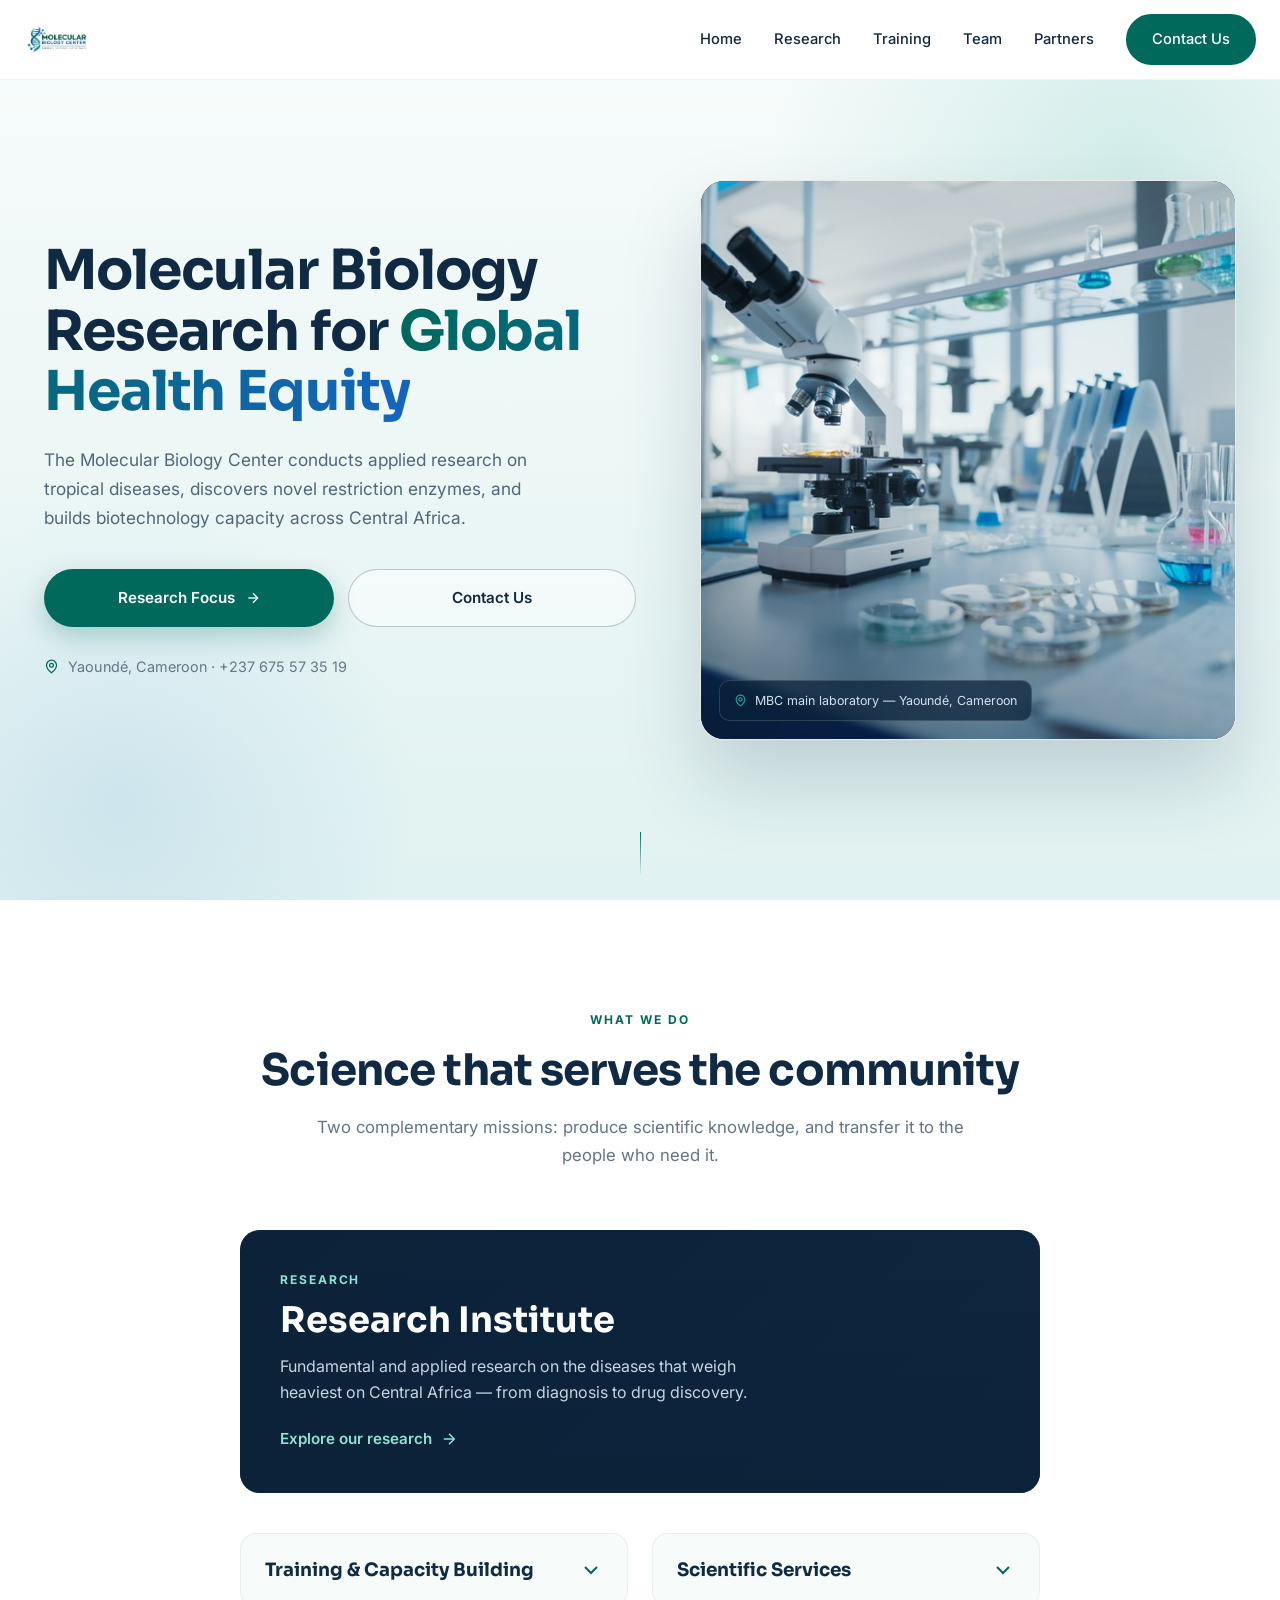
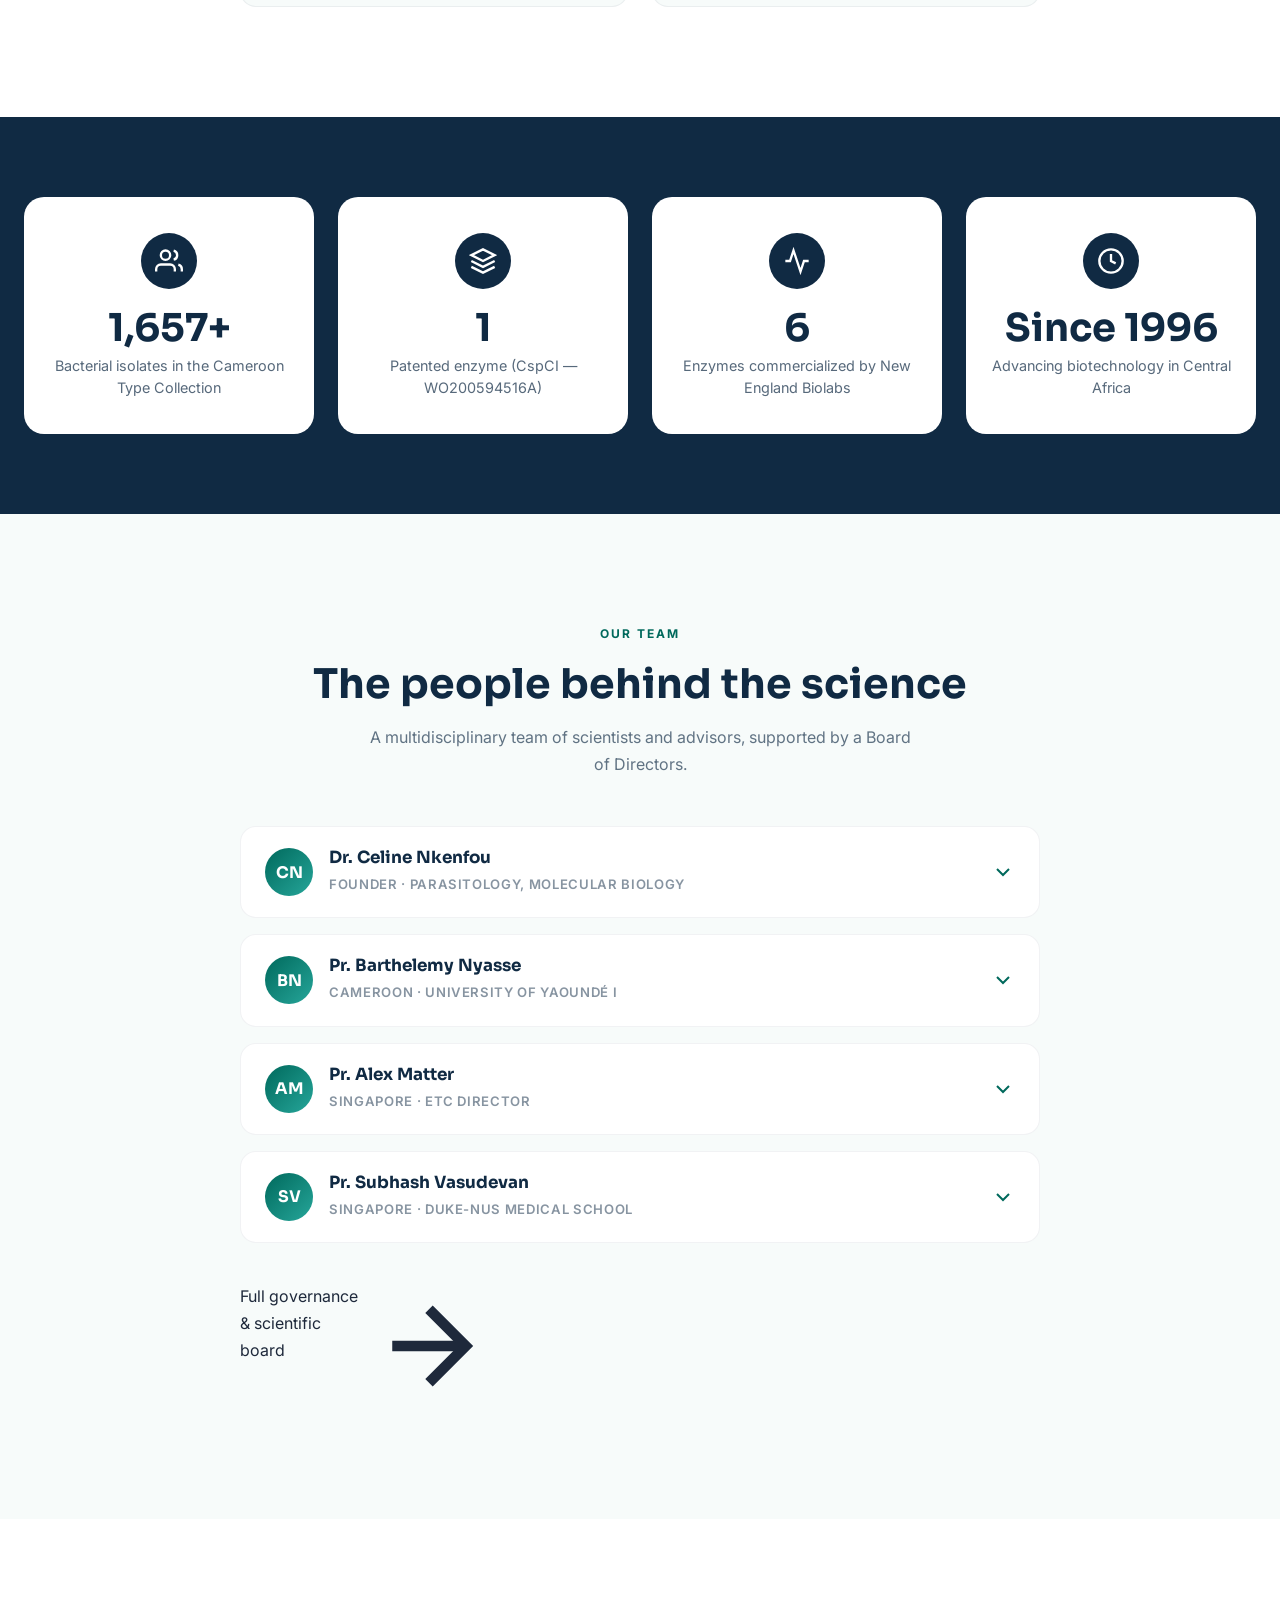
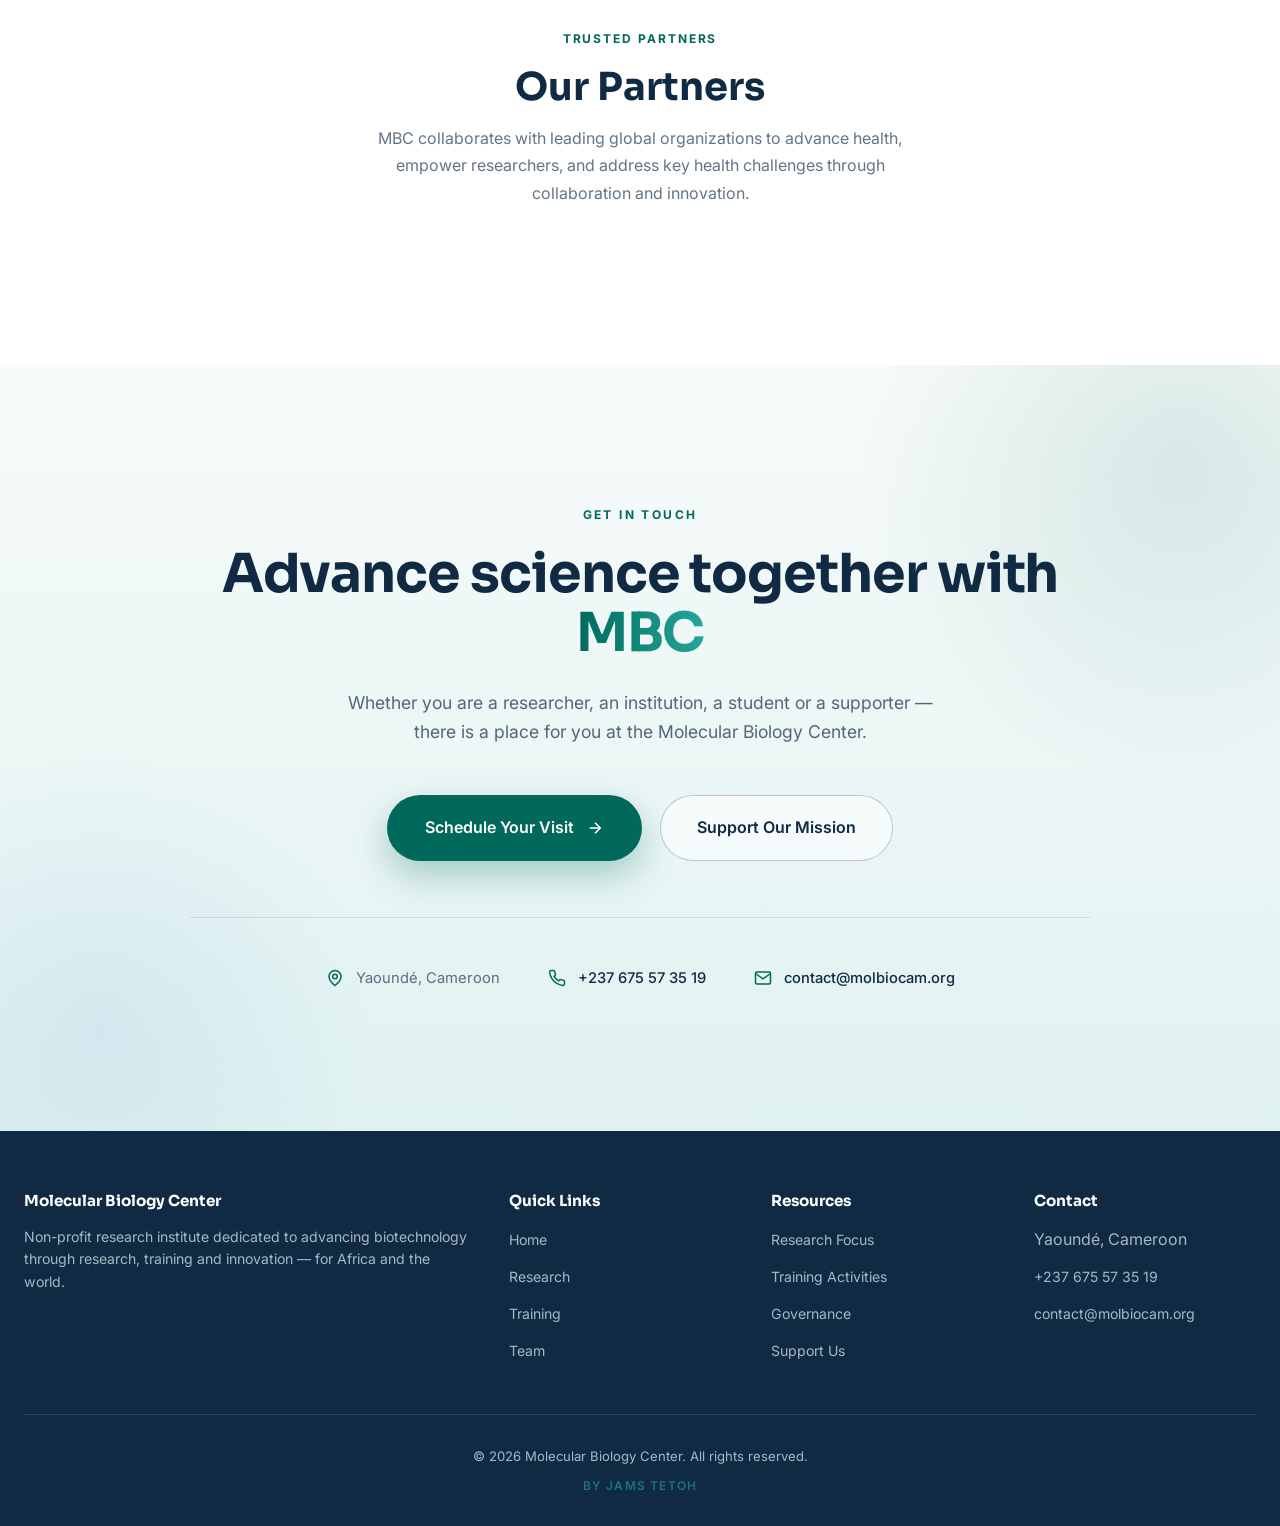
==== commit d7872f52: "Redesign missions accordion + impact cards + team accordion + partners section" ====
--- a/index.html
+++ b/index.html
@@ -69,17 +69,15 @@
 .mbcx-hero::after{content:"";position:absolute;width:680px;height:680px;left:-220px;bottom:-240px;background:radial-gradient(circle,rgba(21,101,192,.10),transparent 62%);border-radius:50%;}
 .mbcx-particles{position:absolute;inset:0;z-index:1;}
 .mbcx-hero-inner{position:relative;z-index:2;max-width:1240px;margin:0 auto;width:100%;padding:110px 24px 90px;display:grid;grid-template-columns:minmax(0,1.05fr) minmax(0,.95fr);gap:64px;align-items:center;}
-.mbcx-badge{display:inline-flex;align-items:center;gap:9px;padding:9px 18px;background:#fff;border:1px solid rgba(0,105,92,.18);border-radius:50px;color:#00695C;font-size:.76rem;font-weight:600;letter-spacing:.1em;text-transform:uppercase;box-shadow:0 4px 14px rgba(16,42,67,.06);flex-wrap:wrap;max-width:100%;}
-.mbcx-badge svg{width:14px;height:14px;flex-shrink:0;}
-.mbcx-hero h1{font-family:'Sora',sans-serif;font-weight:700;font-size:clamp(2rem,4.3vw,3.8rem);line-height:1.1;letter-spacing:-.02em;color:#102A43;margin:26px 0 22px;max-width:560px;}
+.mbcx-hero h1{font-family:'Sora',sans-serif;font-weight:700;font-size:clamp(2rem,4.3vw,3.8rem);line-height:1.1;letter-spacing:-.02em;color:#102A43;margin:0 0 22px;max-width:560px;}
 .mbcx-hero h1 .acc{background:linear-gradient(90deg,#00695C,#1565C0);-webkit-background-clip:text;background-clip:text;color:transparent;}
 .mbcx-sub{color:rgba(16,42,67,.7);font-size:1.08rem;line-height:1.7;max-width:500px;margin:0 0 36px;}
 .mbcx-cta{display:flex;gap:14px;flex-wrap:wrap;}
-.mbcx-btn-solid{display:inline-flex;align-items:center;gap:10px;background:#00695C;color:#fff;padding:15px 32px;border-radius:50px;font-weight:600;font-size:.95rem;text-decoration:none;transition:all .3s cubic-bezier(.4,0,.2,1);box-shadow:0 10px 26px rgba(0,105,92,.25);}
+.mbcx-btn-solid{display:inline-flex;align-items:center;gap:10px;background:#00695C;color:#fff;padding:15px 32px;border-radius:50px;font-weight:600;font-size:.95rem;text-decoration:none;transition:all .3s cubic-bezier(.4,0,.2,1);box-shadow:0 10px 26px rgba(0,105,92,.25);flex:1;justify-content:center;min-width:0;}
 .mbcx-btn-solid:hover{background:#005a50;transform:translateY(-2px);box-shadow:0 14px 32px rgba(0,105,92,.35);}
 .mbcx-btn-solid svg{width:16px;height:16px;transition:transform .3s;}
 .mbcx-btn-solid:hover svg{transform:translateX(4px);}
-.mbcx-btn-ghost{display:inline-flex;align-items:center;padding:15px 30px;border:1.5px solid rgba(16,42,67,.25);border-radius:50px;color:#102A43;font-weight:600;font-size:.95rem;text-decoration:none;background:rgba(255,255,255,.5);transition:all .3s;}
+.mbcx-btn-ghost{display:inline-flex;align-items:center;justify-content:center;padding:15px 30px;border:1.5px solid rgba(16,42,67,.25);border-radius:50px;color:#102A43;font-weight:600;font-size:.95rem;text-decoration:none;background:rgba(255,255,255,.5);transition:all .3s;flex:1;min-width:0;}
 .mbcx-btn-ghost:hover{border-color:#00695C;color:#00695C;background:#fff;transform:translateY(-2px);}
 .mbcx-contactline{display:flex;align-items:center;gap:9px;margin-top:28px;color:rgba(16,42,67,.6);font-size:.9rem;flex-wrap:wrap;}
 .mbcx-contactline svg{width:15px;height:15px;color:#00695C;flex-shrink:0;}
@@ -89,161 +87,114 @@
 .mbcx-frame::after{content:"";position:absolute;inset:0;background:linear-gradient(200deg,rgba(11,34,57,0) 55%,rgba(11,34,57,.5) 100%);}
 .mbcx-caption{position:absolute;left:18px;bottom:18px;z-index:2;display:inline-flex;align-items:center;gap:8px;padding:9px 14px;background:rgba(11,34,57,.72);backdrop-filter:blur(6px);border:1px solid rgba(255,255,255,.14);border-radius:10px;color:rgba(232,244,253,.9);font-size:.78rem;max-width:calc(100% - 36px);}
 .mbcx-caption svg{width:13px;height:13px;color:#26A69A;flex-shrink:0;}
-.mbcx-chip{position:absolute;top:26px;right:-16px;z-index:3;display:flex;align-items:center;gap:12px;background:#fff;border-radius:14px;padding:12px 18px;box-shadow:0 18px 40px rgba(16,42,67,.16);animation:mbcxFloat 6s ease-in-out infinite;}
-.mbcx-chip-ico{width:38px;height:38px;border-radius:10px;background:rgba(0,105,92,.1);color:#00695C;display:flex;align-items:center;justify-content:center;flex-shrink:0;}
-.mbcx-chip-ico svg{width:19px;height:19px;}
-.mbcx-chip b{font-family:'Sora',sans-serif;font-size:.95rem;color:#102A43;display:block;line-height:1.2;}
-.mbcx-chip span{font-size:.72rem;color:rgba(16,42,67,.6);display:block;}
-@keyframes mbcxFloat{0%,100%{transform:translateY(0);}50%{transform:translateY(-10px);}}
 .mbcx-scrollhint{position:absolute;bottom:24px;left:50%;width:1px;height:44px;background:linear-gradient(180deg,#00695C,transparent);animation:mbcxPulse 2.2s ease-in-out infinite;}
 @keyframes mbcxPulse{0%,100%{opacity:.35;transform:scaleY(.65);transform-origin:top;}50%{opacity:1;transform:scaleY(1);}}
-.mbcx-badge,.mbcx-hero h1,.mbcx-sub,.mbcx-cta,.mbcx-contactline,.mbcx-visual{opacity:0;transform:translateY(22px);}
-.mbcx-hero.loaded .mbcx-badge{animation:mbcxIn .9s cubic-bezier(.16,1,.3,1) .15s forwards;}
+.mbcx-hero h1,.mbcx-sub,.mbcx-cta,.mbcx-contactline,.mbcx-visual{opacity:0;transform:translateY(22px);}
 .mbcx-hero.loaded h1{animation:mbcxIn .9s cubic-bezier(.16,1,.3,1) .3s forwards;}
 .mbcx-hero.loaded .mbcx-sub{animation:mbcxIn .9s cubic-bezier(.16,1,.3,1) .45s forwards;}
 .mbcx-hero.loaded .mbcx-cta{animation:mbcxIn .9s cubic-bezier(.16,1,.3,1) .6s forwards;}
 .mbcx-hero.loaded .mbcx-contactline{animation:mbcxIn .9s cubic-bezier(.16,1,.3,1) .72s forwards;}
 .mbcx-hero.loaded .mbcx-visual{animation:mbcxIn 1.1s cubic-bezier(.16,1,.3,1) .4s forwards;}
 @keyframes mbcxIn{to{opacity:1;transform:translateY(0);}}
-.mbcx-do{background:#fff;padding:110px 24px;font-family:'Inter',sans-serif;}
-.mbcx-do-inner{max-width:1240px;margin:0 auto;}
+
+/* ===== NOUVELLE SECTION MISSIONS (ACCORDÉON) ===== */
+.mbcx-missions{background:#fff;padding:110px 24px;font-family:'Inter',sans-serif;}
+.mbcx-missions-inner{max-width:1240px;margin:0 auto;}
 .mbcx-overline{font-size:.75rem;font-weight:700;letter-spacing:.16em;text-transform:uppercase;color:#00695C;margin-bottom:14px;display:block;}
-.mbcx-do-head{display:grid;grid-template-columns:1.1fr .9fr;gap:44px;align-items:end;margin-bottom:52px;opacity:0;transform:translateY(20px);transition:opacity .9s cubic-bezier(.16,1,.3,1),transform .9s cubic-bezier(.16,1,.3,1);}
-.mbcx-do-head.in{opacity:1;transform:none;}
-.mbcx-do-head h2{font-family:'Sora',sans-serif;font-weight:700;font-size:clamp(1.8rem,3.4vw,2.8rem);letter-spacing:-.02em;color:#102A43;margin:0;line-height:1.15;}
-.mbcx-do-head .u{background:linear-gradient(90deg,#00695C,#26A69A) left bottom / 0% 4px no-repeat;padding-bottom:6px;transition:background-size 1s cubic-bezier(.16,1,.3,1) .45s;}
-.mbcx-do-head.in .u{background-size:100% 4px;}
-.mbcx-do-head p{color:rgba(16,42,67,.65);font-size:1.05rem;line-height:1.7;margin:0;}
-.mbcx-bento{display:grid;grid-template-columns:repeat(12,1fr);gap:24px;}
-.mbcx-bento>*{border-radius:20px;opacity:0;transform:translateY(26px);transition:opacity .8s cubic-bezier(.16,1,.3,1),transform .8s cubic-bezier(.16,1,.3,1);overflow:hidden;}
-.mbcx-bento.in>*{opacity:1;transform:none;}
-.mbcx-bento.in>*:nth-child(2){transition-delay:.12s;}
-.mbcx-bento.in>*:nth-child(3){transition-delay:.24s;}
-.mbcx-bento.in>*:nth-child(4){transition-delay:.36s;}
-.bx-shine{position:absolute;inset:0;pointer-events:none;background:linear-gradient(105deg,transparent 42%,rgba(255,255,255,.14) 50%,transparent 58%);background-size:250% 100%;background-position:180% 0;transition:background-position 1.1s ease;z-index:3;}
-.bx-research:hover .bx-shine,.bx-services:hover .bx-shine,.bx-proof:hover .bx-shine,.bx-train:hover .bx-shine{background-position:-80% 0;}
-.bx-research{grid-column:span 7;min-height:470px;position:relative;overflow:hidden;display:flex;flex-direction:column;justify-content:flex-end;padding:38px;color:#fff;background:#0B2239;}
-.bx-research>img{position:absolute;inset:0;width:100%;height:100%;object-fit:cover;opacity:.5;transition:transform .9s cubic-bezier(.16,1,.3,1);}
-.bx-research:hover>img{transform:scale(1.06);}
-.bx-research::after{content:"";position:absolute;inset:0;background:linear-gradient(180deg,rgba(11,34,57,.15) 0%,rgba(11,34,57,.94) 78%);}
-.bx-research>*{position:relative;z-index:2;}
-.bx-research .mbcx-overline{color:#8FE3D5;}
-.bx-research h3{font-family:'Sora',sans-serif;font-weight:700;font-size:clamp(1.4rem,2.4vw,1.9rem);color:#fff;margin:0 0 12px;}
-.bx-research p{color:rgba(232,244,253,.82);font-size:.98rem;line-height:1.65;margin:0 0 22px;max-width:52ch;}
-.bx-chips{display:flex;flex-wrap:wrap;gap:10px;}
-.bx-chip{padding:8px 15px;border-radius:50px;background:rgba(255,255,255,.12);border:1px solid rgba(255,255,255,.2);font-size:.8rem;color:#E8F4FD;transition:background .3s,border-color .3s;white-space:nowrap;}
-.bx-research:hover .bx-chip{background:rgba(38,166,154,.22);border-color:rgba(143,227,213,.45);}
-.bx-link{display:inline-flex;align-items:center;gap:8px;color:#8FE3D5;font-weight:600;font-size:.92rem;text-decoration:none;margin-top:26px;}
-.bx-link svg{width:15px;height:15px;transition:transform .25s;}
-.bx-link:hover svg{transform:translateX(4px);}
-.bx-link:hover{text-decoration:underline;}
-.bx-train{grid-column:span 5;background:#F7FBFA;display:flex;flex-direction:column;overflow:hidden;position:relative;}
-.bx-train-img{position:relative;overflow:hidden;}
-.bx-train-img img{width:100%;aspect-ratio:16/9;object-fit:cover;display:block;transition:transform .9s cubic-bezier(.16,1,.3,1),filter .5s ease;}
-.bx-train:hover .bx-train-img img{transform:scale(1.1);filter:saturate(1.15) contrast(1.05);}
-.bx-train-cap{position:absolute;left:0;right:0;bottom:0;padding:14px 18px;background:linear-gradient(0deg,rgba(11,34,57,.88),transparent);color:#E8F4FD;font-size:.8rem;letter-spacing:.04em;transform:translateY(100%);transition:transform .45s cubic-bezier(.16,1,.3,1);z-index:2;}
-.bx-train:hover .bx-train-cap{transform:none;}
-.bx-train-body{padding:30px 30px 34px;display:flex;flex-direction:column;flex:1;}
-.bx-train h3{font-family:'Sora',sans-serif;font-weight:700;font-size:1.35rem;color:#102A43;margin:0 0 16px;}
-.bx-list{list-style:none;margin:0 0 24px;padding:0;display:flex;flex-direction:column;gap:11px;}
-.bx-list li{position:relative;padding-left:22px;font-size:.93rem;line-height:1.55;color:#33475E;transition:transform .3s ease;}
-.bx-list li::before{content:"";position:absolute;left:0;top:7px;width:8px;height:8px;border-radius:2px;background:#26A69A;transition:transform .3s ease;}
-.bx-list li:hover{transform:translateX(5px);}
-.bx-list li:hover::before{transform:scale(1.4);}
-.bx-train .bx-link{color:#00695C;margin-top:auto;}
-.bx-services{grid-column:span 5;background:#00695C;color:#fff;padding:36px;display:flex;flex-direction:column;position:relative;overflow:hidden;}
-.bx-services .mbcx-overline{color:#8FE3D5;}
-.bx-services h3{font-family:'Sora',sans-serif;font-weight:700;font-size:1.35rem;color:#fff;margin:0 0 8px;}
-.bx-numlist{list-style:none;margin:20px 0 0;padding:0;counter-reset:svc;position:relative;z-index:2;}
-.bx-numlist li{counter-increment:svc;position:relative;padding:15px 8px 15px 48px;border-top:1px solid rgba(255,255,255,.2);font-size:.95rem;line-height:1.5;color:rgba(255,255,255,.92);opacity:0;border-radius:10px;transition:background .3s ease,padding-left .3s ease;}
-.mbcx-bento.in .bx-numlist li{animation:bxItem .6s cubic-bezier(.16,1,.3,1) forwards;}
-.mbcx-bento.in .bx-numlist li:nth-child(1){animation-delay:.45s;}
-.mbcx-bento.in .bx-numlist li:nth-child(2){animation-delay:.58s;}
-.mbcx-bento.in .bx-numlist li:nth-child(3){animation-delay:.71s;}
-.mbcx-bento.in .bx-numlist li:nth-child(4){animation-delay:.84s;}
-@keyframes bxItem{from{opacity:0;transform:translateX(-16px);}to{opacity:1;transform:none;}}
-.bx-numlist li::before{content:"0" counter(svc);position:absolute;left:8px;top:15px;font-family:'Sora',sans-serif;font-weight:700;font-size:.85rem;color:#8FE3D5;transition:color .3s,text-shadow .3s;}
-.bx-numlist li:hover{background:rgba(255,255,255,.1);padding-left:56px;}
-.bx-numlist li:hover::before{color:#fff;text-shadow:0 0 14px rgba(143,227,213,.9);}
-.bx-proof{grid-column:span 7;background:#102A43;padding:42px 44px;display:grid;grid-template-columns:repeat(3,1fr);gap:28px;align-content:center;position:relative;overflow:hidden;}
-.bx-stat b{font-family:'Sora',sans-serif;font-size:clamp(1.9rem,3vw,2.6rem);font-weight:700;color:#26A69A;display:block;line-height:1;transition:color .3s,transform .3s,text-shadow .3s;}
-.bx-stat span{color:rgba(232,244,253,.72);font-size:.85rem;line-height:1.55;display:block;margin-top:12px;}
-.bx-stat+.bx-stat{border-left:1px solid rgba(255,255,255,.12);padding-left:28px;transition:border-color .3s;}
-.bx-stat:hover b{color:#8FE3D5;transform:translateY(-3px);text-shadow:0 0 20px rgba(38,166,154,.6);}
-.bx-stat:hover+.bx-stat,.bx-stat:hover{border-color:rgba(38,166,154,.6);}
-.mbcx-lead{background:#F7FBFA;padding:110px 24px;font-family:'Inter',sans-serif;}
-.mbcx-lead-inner{max-width:1240px;margin:0 auto;}
-.tm-head{margin-bottom:44px;opacity:0;transform:translateY(20px);transition:opacity .9s cubic-bezier(.16,1,.3,1),transform .9s cubic-bezier(.16,1,.3,1);}
-.mbcx-lead.in .tm-head{opacity:1;transform:none;}
-.tm-head h2{font-family:'Sora',sans-serif;font-weight:700;font-size:clamp(1.8rem,3.2vw,2.6rem);color:#102A43;letter-spacing:-.02em;line-height:1.15;margin:0 0 14px;}
-.tm-head p{color:rgba(16,42,67,.65);font-size:1rem;line-height:1.7;max-width:64ch;margin:0;}
-.tm-founder{display:grid;grid-template-columns:320px 1fr;background:#fff;border-radius:20px;overflow:hidden;box-shadow:0 6px 28px rgba(16,42,67,.07);border:1px solid rgba(16,42,67,.06);margin-bottom:28px;opacity:0;transform:translateY(24px);}
-.mbcx-lead.in .tm-founder{animation:tmIn .8s cubic-bezier(.16,1,.3,1) .15s forwards;}
-.tm-founder-media{position:relative;min-height:340px;background:linear-gradient(160deg,#0E3A34,#102A43);}
-.tm-founder-media img{position:absolute;inset:0;width:100%;height:100%;object-fit:cover;object-position:center 20%;transition:transform .9s cubic-bezier(.16,1,.3,1);}
-.tm-founder:hover .tm-founder-media img{transform:scale(1.05);}
-.tm-founder-media::after{content:"";position:absolute;inset:0;background:linear-gradient(200deg,transparent 60%,rgba(11,34,57,.4));}
-.tm-founder-body{padding:42px 46px;}
-.tm-role{display:block;color:#00695C;font-weight:600;font-size:.9rem;margin:6px 0 16px;}
-.tm-founder-body h3{font-family:'Sora',sans-serif;font-weight:700;font-size:clamp(1.4rem,2.4vw,1.9rem);color:#102A43;margin:0;}
-.tm-founder-body p{color:rgba(16,42,67,.7);font-size:.98rem;line-height:1.7;margin:0 0 14px;max-width:62ch;}
-.tm-nobel{display:inline-flex;align-items:center;gap:10px;background:rgba(0,105,92,.08);border:1px solid rgba(0,105,92,.18);border-radius:12px;padding:10px 16px;margin-top:8px;}
-.tm-nobel svg{width:18px;height:18px;color:#00695C;flex-shrink:0;}
-.tm-nobel b{font-family:'Sora',sans-serif;font-size:.85rem;color:#102A43;display:block;line-height:1.25;}
-.tm-nobel span{font-size:.72rem;color:rgba(16,42,67,.6);display:block;}
-.tm-grid{display:grid;grid-template-columns:repeat(auto-fit,minmax(280px,1fr));gap:26px;margin-bottom:34px;}
-.tm-card{position:relative;background:#fff;border-radius:16px;border:1px solid rgba(16,42,67,.06);box-shadow:0 4px 20px rgba(16,42,67,.05);transition:transform .35s cubic-bezier(.16,1,.3,1),box-shadow .35s ease;opacity:0;}
-.tm-card:hover{transform:translateY(-8px);box-shadow:0 24px 55px rgba(16,42,67,.12);}
-.mbcx-lead.in .tm-card:nth-child(1){animation:tmIn .7s cubic-bezier(.16,1,.3,1) .3s forwards;}
-.mbcx-lead.in .tm-card:nth-child(2){animation:tmIn .7s cubic-bezier(.16,1,.3,1) .42s forwards;}
-.mbcx-lead.in .tm-card:nth-child(3){animation:tmIn .7s cubic-bezier(.16,1,.3,1) .54s forwards;}
-@keyframes tmIn{from{opacity:0;transform:translateY(24px);}to{opacity:1;transform:translateY(0);}}
-.tm-media{position:relative;aspect-ratio:4/3;border-radius:16px 16px 0 0;background:linear-gradient(135deg,#0E3A34,#102A43);overflow:hidden;}
-.tm-media::before{content:attr(data-initials);position:absolute;inset:0;display:flex;align-items:center;justify-content:center;font-family:'Sora',sans-serif;font-weight:700;font-size:3.2rem;color:rgba(255,255,255,.16);z-index:1;}
-.tm-media::after{content:"";position:absolute;inset:0;background-image:radial-gradient(rgba(255,255,255,.06) 1px,transparent 1px);background-size:22px 22px;border-radius:inherit;z-index:1;}
-.tm-imgwrap{position:absolute;inset:0;z-index:2;}
-.tm-imgwrap img{width:100%;height:100%;object-fit:cover;object-position:center 28%;display:block;transition:transform .9s cubic-bezier(.16,1,.3,1);}
-.tm-card:hover .tm-imgwrap img{transform:scale(1.07);}
-.tm-badge{position:absolute;left:24px;bottom:-21px;z-index:3;width:52px;height:52px;transform:rotate(45deg);background:linear-gradient(135deg,#00695C,#26A69A);border-radius:10px;display:flex;align-items:center;justify-content:center;box-shadow:0 10px 24px rgba(0,105,92,.35);transition:transform .45s cubic-bezier(.16,1,.3,1),border-radius .45s ease;}
-.tm-badge span{transform:rotate(-45deg);font-family:'Sora',sans-serif;font-weight:700;font-size:.95rem;color:#fff;}
-.tm-card:hover .tm-badge{transform:rotate(0deg);border-radius:50%;}
-.tm-body{padding:38px 26px 28px;}
-.tm-meta{display:flex;justify-content:space-between;align-items:center;margin-bottom:12px;gap:10px;}
-.tm-kicker{font-size:.68rem;font-weight:700;letter-spacing:.14em;text-transform:uppercase;color:rgba(16,42,67,.45);}
-.tm-country{padding:5px 12px;border-radius:50px;background:rgba(0,105,92,.08);color:#00695C;font-size:.68rem;font-weight:700;letter-spacing:.08em;text-transform:uppercase;white-space:nowrap;}
-.tm-body h4{font-family:'Sora',sans-serif;font-weight:700;font-size:1.12rem;color:#102A43;margin:0 0 10px;line-height:1.3;}
-.tm-body p{color:rgba(16,42,67,.65);font-size:.88rem;line-height:1.6;margin:0;}
-.ld-link{display:inline-flex;align-items:center;gap:8px;color:#00695C;font-weight:600;font-size:.92rem;text-decoration:none;}
-.ld-link svg{width:15px;height:15px;transition:transform .25s;}
-.ld-link:hover svg{transform:translateX(4px);}
-.ld-link:hover{text-decoration:underline;}
-.mbcx-partners{background:#fff;padding:120px 24px;font-family:'Inter',sans-serif;}
-.mbcx-partners-inner{max-width:1240px;margin:0 auto;}
-.mbcx-partners-head{text-align:center;margin-bottom:72px;opacity:0;transform:translateY(30px);transition:opacity 1s cubic-bezier(.16,1,.3,1),transform 1s cubic-bezier(.16,1,.3,1);}
-.mbcx-partners.in .mbcx-partners-head{opacity:1;transform:none;}
-.mbcx-partners-head .overline{font-size:.75rem;font-weight:700;letter-spacing:.2em;text-transform:uppercase;color:#00695C;margin-bottom:16px;display:block;}
-.mbcx-partners-head h2{font-family:'Sora',sans-serif;font-weight:700;font-size:clamp(1.8rem,3.8vw,3rem);color:#102A43;letter-spacing:-.02em;line-height:1.1;margin:0 0 18px;}
-.mbcx-partners-head p{color:rgba(16,42,67,.6);font-size:1.08rem;line-height:1.7;max-width:560px;margin:0 auto;}
-.mbcx-partners-grid{display:grid;grid-template-columns:repeat(3,1fr);gap:28px;}
-.mbcx-partner-card{background:#F7FBFA;border-radius:20px;padding:40px 32px;border:1px solid rgba(16,42,67,.06);transition:all .4s cubic-bezier(.16,1,.3,1);opacity:0;position:relative;overflow:hidden;}
-.mbcx-partner-card::before{content:"";position:absolute;top:0;left:0;width:100%;height:4px;background:linear-gradient(90deg,#00695C,#26A69A);transform:scaleX(0);transform-origin:left;transition:transform .4s cubic-bezier(.16,1,.3,1);}
-.mbcx-partner-card:hover{transform:translateY(-10px);box-shadow:0 24px 60px rgba(16,42,67,.1);border-color:rgba(0,105,92,.2);background:#fff;}
-.mbcx-partner-card:hover::before{transform:scaleX(1);}
-.mbcx-partners.in .mbcx-partner-card{animation:ptCardIn .8s cubic-bezier(.16,1,.3,1) forwards;}
-.mbcx-partners.in .mbcx-partner-card:nth-child(1){animation-delay:.1s;}
-.mbcx-partners.in .mbcx-partner-card:nth-child(2){animation-delay:.18s;}
-.mbcx-partners.in .mbcx-partner-card:nth-child(3){animation-delay:.26s;}
-.mbcx-partners.in .mbcx-partner-card:nth-child(4){animation-delay:.34s;}
-.mbcx-partners.in .mbcx-partner-card:nth-child(5){animation-delay:.42s;}
-.mbcx-partners.in .mbcx-partner-card:nth-child(6){animation-delay:.5s;}
-@keyframes ptCardIn{from{opacity:0;transform:translateY(30px);}to{opacity:1;transform:translateY(0);}}
-.mbcx-monogram{width:80px;height:80px;border-radius:16px;background:linear-gradient(135deg,#00695C 0%,#26A69A 100%);display:flex;align-items:center;justify-content:center;margin-bottom:28px;transition:transform .5s cubic-bezier(.16,1,.3,1),box-shadow .5s ease;box-shadow:0 8px 24px rgba(0,105,92,.2);}
-.mbcx-partner-card:hover .mbcx-monogram{transform:scale(1.15) rotate(-8deg);box-shadow:0 16px 40px rgba(0,105,92,.35);}
-.mbcx-monogram svg{width:40px;height:40px;color:#fff;}
-.mbcx-partner-card h3{font-family:'Sora',sans-serif;font-weight:700;font-size:1.2rem;color:#102A43;margin:0 0 10px;line-height:1.3;}
-.mbcx-partner-card .pt-location{display:inline-flex;align-items:center;gap:8px;padding:6px 14px;border-radius:50px;background:rgba(0,105,92,.08);color:#00695C;font-size:.72rem;font-weight:700;letter-spacing:.1em;text-transform:uppercase;margin-bottom:14px;}
-.mbcx-partner-card .pt-location svg{width:12px;height:12px;}
-.mbcx-partner-card .pt-role{color:rgba(16,42,67,.6);font-size:.9rem;line-height:1.65;margin:0;}
+.mission-intro{text-align:center;margin-bottom:60px;opacity:0;transform:translateY(20px);transition:opacity .9s cubic-bezier(.16,1,.3,1),transform .9s cubic-bezier(.16,1,.3,1);}
+.mission-intro.in{opacity:1;transform:none;}
+.mission-intro h2{font-family:'Sora',sans-serif;font-weight:700;font-size:clamp(1.8rem,3.4vw,2.8rem);letter-spacing:-.02em;color:#102A43;margin:0 0 14px;}
+.mission-intro p{color:rgba(16,42,67,.65);font-size:1.05rem;line-height:1.7;max-width:60ch;margin:0 auto;}
+
+/* Gros bouton Research Institute */
+.research-big-btn{display:block;width:100%;max-width:800px;margin:0 auto 40px;padding:40px;border-radius:20px;background:linear-gradient(135deg,#0B2239,#102A43);color:#fff;text-decoration:none;position:relative;overflow:hidden;transition:transform .3s ease,box-shadow .3s ease;opacity:0;transform:translateY(20px);}
+.research-big-btn.in{opacity:1;transform:translateY(0);transition:opacity .8s cubic-bezier(.16,1,.3,1),transform .8s cubic-bezier(.16,1,.3,1);}
+.research-big-btn:hover{transform:translateY(-4px);box-shadow:0 20px 50px rgba(16,42,67,.2);}
+.research-big-btn::before{content:"";position:absolute;inset:0;background-image:url('https://molbiocam.org/wp-content/uploads/2023/11/1408_001-2.jpg');background-size:cover;background-position:center;opacity:.3;transition:opacity .3s;}
+.research-big-btn:hover::before{opacity:.4;}
+.research-big-btn::after{content:"";position:absolute;inset:0;background:linear-gradient(180deg,rgba(11,34,57,.4),rgba(11,34,57,.9));}
+.research-big-btn>*{position:relative;z-index:2;}
+.research-big-btn .mbcx-overline{color:#8FE3D5;margin-bottom:8px;}
+.research-big-btn h3{font-family:'Sora',sans-serif;font-weight:700;font-size:clamp(1.5rem,3vw,2.2rem);color:#fff;margin:0 0 12px;}
+.research-big-btn p{color:rgba(232,244,253,.85);font-size:1rem;line-height:1.6;margin:0 0 20px;max-width:50ch;}
+.research-big-btn .btn-arrow{display:inline-flex;align-items:center;gap:8px;color:#8FE3D5;font-weight:600;font-size:.95rem;}
+.research-big-btn .btn-arrow svg{width:18px;height:18px;transition:transform .3s;}
+.research-big-btn:hover .btn-arrow svg{transform:translateX(6px);}
+
+/* Cartes Training & Services (Accordéon) */
+.mission-cards{display:grid;grid-template-columns:repeat(auto-fit,minmax(300px,1fr));gap:24px;max-width:800px;margin:0 auto;}
+.mission-card{background:#F7FBFA;border-radius:16px;overflow:hidden;border:1px solid rgba(16,42,67,.06);transition:all .3s ease;opacity:0;transform:translateY(20px);}
+.mission-card.in{opacity:1;transform:translateY(0);transition:opacity .8s cubic-bezier(.16,1,.3,1),transform .8s cubic-bezier(.16,1,.3,1);}
+.mission-card-header{padding:24px;cursor:pointer;display:flex;align-items:center;justify-content:space-between;gap:16px;user-select:none;}
+.mission-card-header:hover{background:rgba(0,105,92,.04);}
+.mission-card-header h4{font-family:'Sora',sans-serif;font-weight:700;font-size:1.15rem;color:#102A43;margin:0;}
+.mission-card-header .toggle-icon{width:24px;height:24px;color:#00695C;transition:transform .3s ease;flex-shrink:0;}
+.mission-card.open .toggle-icon{transform:rotate(180deg);}
+.mission-card-body{max-height:0;overflow:hidden;transition:max-height .4s cubic-bezier(.16,1,.3,1);}
+.mission-card.open .mission-card-body{max-height:500px;}
+.mission-card-content{padding:0 24px 24px;}
+
+/* Image Training avec overlay pour lisibilité */
+.training-img-wrap{position:relative;border-radius:12px;overflow:hidden;margin-bottom:16px;}
+.training-img-wrap img{width:100%;aspect-ratio:16/9;object-fit:cover;display:block;}
+.training-img-wrap::after{content:"";position:absolute;inset:0;background:linear-gradient(0deg,rgba(11,34,57,.7) 0%,rgba(11,34,57,.2) 50%,transparent 100%);}
+.training-list{list-style:none;padding:0;margin:0;}
+.training-list li{position:relative;padding-left:24px;margin-bottom:10px;font-size:.92rem;color:#33475E;line-height:1.5;}
+.training-list li::before{content:"";position:absolute;left:0;top:8px;width:8px;height:8px;border-radius:2px;background:#26A69A;}
+
+/* Services list */
+.services-list{list-style:none;padding:0;margin:0;counter-reset:svc;}
+.services-list li{counter-increment:svc;position:relative;padding:12px 0 12px 40px;border-top:1px solid rgba(16,42,67,.08);font-size:.92rem;color:#33475E;line-height:1.5;}
+.services-list li::before{content:"0" counter(svc);position:absolute;left:0;top:12px;font-family:'Sora',sans-serif;font-weight:700;font-size:.85rem;color:#00695C;}
+
+/* ===== SECTION IMPACT (STYLE IMAGE 2) ===== */
+.mbcx-impact{background:#102A43;padding:80px 24px;font-family:'Inter',sans-serif;}
+.mbcx-impact-inner{max-width:1240px;margin:0 auto;}
+.impact-grid{display:grid;grid-template-columns:repeat(4,1fr);gap:24px;}
+.impact-card{background:#fff;border-radius:20px;padding:36px 24px;text-align:center;opacity:0;transform:translateY(20px);transition:opacity .8s cubic-bezier(.16,1,.3,1),transform .8s cubic-bezier(.16,1,.3,1);}
+.impact-card.in{opacity:1;transform:translateY(0);}
+.impact-icon{width:56px;height:56px;border-radius:50%;background:#102A43;display:flex;align-items:center;justify-content:center;margin:0 auto 20px;}
+.impact-icon svg{width:28px;height:28px;color:#fff;}
+.impact-number{font-family:'Sora',sans-serif;font-weight:700;font-size:clamp(1.8rem,3vw,2.4rem);color:#102A43;margin:0 0 8px;line-height:1;}
+.impact-label{font-size:.9rem;color:rgba(16,42,67,.7);line-height:1.5;margin:0;}
+
+/* ===== SECTION TEAM (STYLE ACCORDÉON IMAGE 2) ===== */
+.mbcx-team{background:#F7FBFA;padding:110px 24px;font-family:'Inter',sans-serif;}
+.mbcx-team-inner{max-width:800px;margin:0 auto;}
+.team-intro{text-align:center;margin-bottom:48px;opacity:0;transform:translateY(20px);transition:opacity .9s cubic-bezier(.16,1,.3,1),transform .9s cubic-bezier(.16,1,.3,1);}
+.team-intro.in{opacity:1;transform:none;}
+.team-intro h2{font-family:'Sora',sans-serif;font-weight:700;font-size:clamp(1.8rem,3.2vw,2.6rem);color:#102A43;margin:0 0 14px;}
+.team-intro p{color:rgba(16,42,67,.65);font-size:1rem;line-height:1.7;max-width:56ch;margin:0 auto;}
+.team-member{background:#fff;border-radius:16px;margin-bottom:16px;border:1px solid rgba(16,42,67,.06);overflow:hidden;opacity:0;transform:translateY(20px);transition:opacity .8s cubic-bezier(.16,1,.3,1),transform .8s cubic-bezier(.16,1,.3,1);}
+.team-member.in{opacity:1;transform:translateY(0);}
+.team-member-header{padding:20px 24px;cursor:pointer;display:flex;align-items:center;gap:16px;user-select:none;transition:background .2s;}
+.team-member-header:hover{background:rgba(0,105,92,.03);}
+.team-avatar{width:48px;height:48px;border-radius:50%;background:linear-gradient(135deg,#00695C,#26A69A);display:flex;align-items:center;justify-content:center;color:#fff;font-family:'Sora',sans-serif;font-weight:700;font-size:1rem;flex-shrink:0;}
+.team-member-info{flex:1;}
+.team-member-info h4{font-family:'Sora',sans-serif;font-weight:700;font-size:1.05rem;color:#102A43;margin:0 0 2px;}
+.team-member-info span{font-size:.82rem;color:rgba(16,42,67,.5);text-transform:uppercase;letter-spacing:.05em;font-weight:600;}
+.team-toggle{width:24px;height:24px;color:#00695C;transition:transform .3s ease;flex-shrink:0;}
+.team-member.open .team-toggle{transform:rotate(180deg);}
+.team-member-body{max-height:0;overflow:hidden;transition:max-height .4s cubic-bezier(.16,1,.3,1);}
+.team-member.open .team-member-body{max-height:600px;}
+.team-member-content{padding:0 24px 24px 88px;}
+.team-member-content p{color:rgba(16,42,67,.7);font-size:.92rem;line-height:1.65;margin:0 0 12px;}
+.team-nobel-badge{display:inline-flex;align-items:center;gap:8px;background:rgba(0,105,92,.08);border:1px solid rgba(0,105,92,.18);border-radius:10px;padding:8px 14px;font-size:.82rem;color:#102A43;font-weight:600;}
+.team-nobel-badge svg{width:16px;height:16px;color:#00695C;}
+
+/* ===== SECTION PARTNERS (STYLE IMAGE 5) ===== */
+.mbcx-partners{background:#fff;padding:110px 24px;font-family:'Inter',sans-serif;}
+.mbcx-partners-inner{max-width:800px;margin:0 auto;text-align:center;}
+.partners-head{margin-bottom:48px;opacity:0;transform:translateY(20px);transition:opacity .9s cubic-bezier(.16,1,.3,1),transform .9s cubic-bezier(.16,1,.3,1);}
+.partners-head.in{opacity:1;transform:none;}
+.partners-head h2{font-family:'Sora',sans-serif;font-weight:700;font-size:clamp(1.8rem,3.2vw,2.4rem);color:#102A43;margin:0 0 14px;}
+.partners-head p{color:rgba(16,42,67,.65);font-size:1rem;line-height:1.7;max-width:56ch;margin:0 auto;}
+.partners-logos{display:flex;flex-direction:column;align-items:center;gap:32px;opacity:0;transform:translateY(20px);transition:opacity .9s cubic-bezier(.16,1,.3,1),transform .9s cubic-bezier(.16,1,.3,1);}
+.partners-logos.in{opacity:1;transform:none;}
+.partner-logo{max-width:280px;width:100%;height:auto;filter:grayscale(100%);opacity:.7;transition:all .3s ease;}
+.partner-logo:hover{filter:grayscale(0);opacity:1;}
+
+/* ===== CTA FINAL ===== */
 .mbcx-cta-final{background:linear-gradient(180deg,#F7FBFA 0%,#E0F2F1 100%);padding:140px 24px;font-family:'Inter',sans-serif;position:relative;overflow:hidden;}
 .mbcx-cta-final::before{content:"";position:absolute;width:700px;height:700px;right:-250px;top:-250px;background:radial-gradient(circle,rgba(0,105,92,.12),transparent 65%);border-radius:50%;}
 .mbcx-cta-final::after{content:"";position:absolute;width:600px;height:600px;left:-200px;bottom:-200px;background:radial-gradient(circle,rgba(21,101,192,.08),transparent 65%);border-radius:50%;}
@@ -265,6 +216,8 @@
 .mbcx-cta-contact-item svg{width:18px;height:18px;color:#00695C;flex-shrink:0;}
 .mbcx-cta-contact-item a{color:#102A43;text-decoration:none;transition:color .3s;font-weight:500;}
 .mbcx-cta-contact-item a:hover{color:#00695C;}
+
+/* ===== FOOTER ===== */
 .mbc-footer{background:#102A43;color:rgba(232,244,253,.7);padding:60px 24px 30px;font-family:'Inter',sans-serif;}
 .mbc-footer-inner{max-width:1240px;margin:0 auto;}
 .mbc-footer-grid{display:grid;grid-template-columns:2fr 1fr 1fr 1fr;gap:40px;margin-bottom:40px;}
@@ -277,6 +230,8 @@
 .mbc-footer-bottom{padding-top:30px;border-top:1px solid rgba(255,255,255,.1);text-align:center;font-size:.82rem;position:relative;}
 .dev-signature{display:block;margin-top:8px;font-size:.75rem;color:rgba(38,166,154,.6);font-weight:600;letter-spacing:.1em;text-transform:uppercase;transition:color .3s ease;}
 .dev-signature:hover{color:#26A69A;}
+
+/* ===== ANIMATIONS AU SCROLL ===== */
 .mbcx-reveal{opacity:0;transform:translateY(30px);transition:opacity .8s cubic-bezier(.16,1,.3,1),transform .8s cubic-bezier(.16,1,.3,1);}
 .mbcx-reveal.visible{opacity:1;transform:translateY(0);}
 .mbcx-reveal-left{opacity:0;transform:translateX(-30px);transition:opacity .8s cubic-bezier(.16,1,.3,1),transform .8s cubic-bezier(.16,1,.3,1);}
@@ -285,18 +240,48 @@
 .mbcx-reveal-right.visible{opacity:1;transform:translateX(0);}
 .mbcx-reveal-scale{opacity:0;transform:scale(.92);transition:opacity .8s cubic-bezier(.16,1,.3,1),transform .8s cubic-bezier(.16,1,.3,1);}
 .mbcx-reveal-scale.visible{opacity:1;transform:scale(1);}
-@media(max-width:960px){.mbcx-hero-inner{grid-template-columns:1fr;gap:44px;padding:90px 20px 60px;}.mbcx-frame{aspect-ratio:16/10;max-height:none;}.mbcx-chip{position:relative !important;top:auto !important;right:auto !important;margin-top:16px;animation:none;}.mbcx-scrollhint{display:none;}.mbcx-do-head{grid-template-columns:1fr;gap:20px;align-items:start;}.mbcx-bento>*{grid-column:span 12 !important;}.bx-research{min-height:420px;}.tm-founder{grid-template-columns:1fr;}.tm-founder-media{min-height:0;aspect-ratio:4/3;}.tm-founder-body{padding:30px 26px;}.mbcx-partners-grid{grid-template-columns:repeat(2,1fr);}.mbc-footer-grid{grid-template-columns:1fr 1fr;}.mbc-logo-img{height:38px;}}
-@media(max-width:430px){html,body{overflow-x:hidden !important;}*{max-width:100%;}.mbc-header{padding:12px 16px;}.mbc-header.scrolled{padding:8px 16px;}.mbc-logo-img{height:34px;}.mbcx-hero-inner{padding:70px 16px 50px !important;gap:28px !important;}.mbcx-hero h1{font-size:clamp(1.5rem,7vw,2rem) !important;margin:20px 0 16px !important;}.mbcx-sub{font-size:.9rem !important;margin-bottom:24px !important;}.mbcx-btn-solid,.mbcx-btn-ghost{padding:12px 20px !important;font-size:.88rem !important;width:100%;justify-content:center !important;}.mbcx-contactline{font-size:.82rem !important;margin-top:20px !important;}.mbcx-badge{font-size:.68rem !important;padding:8px 12px !important;letter-spacing:.05em !important;line-height:1.4 !important;white-space:normal !important;word-break:break-word !important;overflow-wrap:break-word !important;display:inline-flex !important;flex-wrap:wrap !important;gap:6px !important;max-width:100% !important;box-sizing:border-box !important;}.mbcx-badge svg{width:12px !important;height:12px !important;flex-shrink:0 !important;}.mbcx-do,.mbcx-lead,.mbcx-partners,.mbcx-cta-final{padding:60px 16px !important;}.mbcx-do-head h2,.tm-head h2,.mbcx-partners-head h2,.mbcx-cta-inner h2{font-size:clamp(1.4rem,6vw,1.8rem) !important;}.mbcx-do-head p,.tm-head p,.mbcx-partners-head p{font-size:.9rem !important;}.mbcx-overline{font-size:.7rem !important;}.mbcx-bento>*{grid-column:span 12 !important;}.bx-research,.bx-train,.bx-services,.bx-proof{padding:20px 16px !important;}.bx-research h3{font-size:1.2rem !important;}.bx-research p{font-size:.88rem !important;}.bx-chips{gap:6px !important;}.bx-chip{font-size:.7rem !important;padding:6px 10px !important;white-space:normal !important;}.bx-proof{grid-template-columns:1fr !important;gap:16px !important;padding:24px 16px !important;}.bx-stat+.bx-stat{border-left:none !important;border-top:1px solid rgba(255,255,255,.12) !important;padding-left:0 !important;padding-top:16px !important;}.bx-stat b{font-size:1.8rem !important;}.bx-stat span{font-size:.8rem !important;}.bx-train h3{font-size:1.2rem !important;}.bx-list li{font-size:.88rem !important;}.bx-services h3{font-size:1.2rem !important;}.bx-numlist li{font-size:.88rem !important;}.tm-founder{grid-template-columns:1fr !important;}.tm-founder-body{padding:20px 16px !important;}.tm-founder-body h3{font-size:1.3rem !important;}.tm-founder-body p{font-size:.9rem !important;}.tm-grid{grid-template-columns:1fr !important;gap:20px !important;}.tm-body{padding:24px 16px 20px !important;}.tm-body h4{font-size:1.05rem !important;}.tm-body p{font-size:.85rem !important;}.mbcx-partners-grid{grid-template-columns:1fr !important;gap:20px !important;}.mbcx-partner-card{padding:24px 16px !important;}.mbcx-monogram{width:56px;height:56px !important;margin-bottom:20px !important;}.mbcx-monogram svg{width:28px;height:28px !important;}.mbcx-partner-card h3{font-size:1.1rem !important;}.mbcx-partner-card .pt-role{font-size:.85rem !important;}.mbcx-cta-contact{flex-direction:column !important;align-items:center !important;gap:12px !important;padding-top:32px !important;}.mbcx-cta-actions{flex-direction:column !important;align-items:stretch !important;gap:12px !important;margin-bottom:40px !important;}.mbcx-cta-solid,.mbcx-cta-ghost{justify-content:center !important;padding:14px 24px !important;}.mbcx-cta-inner p{font-size:.95rem !important;margin-bottom:32px !important;}.mbc-footer{padding:32px 16px 16px !important;}.mbc-footer-grid{grid-template-columns:1fr !important;gap:20px !important;}.mbc-footer h4{font-size:.9rem !important;}.mbc-footer p,.mbc-footer ul a{font-size:.82rem !important;}.mbc-mobile-menu{padding:60px 16px 20px !important;}.mbc-mobile-link{font-size:1rem !important;padding:14px 0 !important;}.mbc-mobile-link svg{width:18px;height:18px !important;}}
-@media(max-width:360px){.mbcx-badge{font-size:.62rem !important;padding:7px 10px !important;}.mbc-logo-img{height:30px;}}
+
+/* ===== RESPONSIVE ===== */
+@media(max-width:960px){
+  .mbcx-hero-inner{grid-template-columns:1fr;gap:44px;padding:90px 20px 60px;}
+  .mbcx-frame{aspect-ratio:16/10;max-height:none;}
+  .mbcx-scrollhint{display:none;}
+  .impact-grid{grid-template-columns:repeat(2,1fr);}
+  .mbc-footer-grid{grid-template-columns:1fr 1fr;}
+  .mbc-logo-img{height:38px;}
+}
+@media(max-width:430px){
+  html,body{overflow-x:hidden !important;}*{max-width:100%;}
+  .mbc-header{padding:12px 16px;}.mbc-header.scrolled{padding:8px 16px;}.mbc-logo-img{height:34px;}
+  .mbcx-hero-inner{padding:70px 16px 50px !important;gap:28px !important;}
+  .mbcx-hero h1{font-size:clamp(1.5rem,7vw,2rem) !important;margin:0 0 16px !important;}
+  .mbcx-sub{font-size:.9rem !important;margin-bottom:24px !important;}
+  .mbcx-btn-solid,.mbcx-btn-ghost{padding:12px 16px !important;font-size:.85rem !important;}
+  .mbcx-contactline{font-size:.82rem !important;margin-top:20px !important;}
+  .mbcx-missions,.mbcx-team,.mbcx-partners,.mbcx-cta-final{padding:60px 16px !important;}
+  .mission-intro h2,.team-intro h2,.partners-head h2,.mbcx-cta-inner h2{font-size:clamp(1.4rem,6vw,1.8rem) !important;}
+  .mission-intro p,.team-intro p,.partners-head p{font-size:.9rem !important;}
+  .mbcx-overline{font-size:.7rem !important;}
+  .research-big-btn{padding:28px 20px !important;}
+  .research-big-btn h3{font-size:1.3rem !important;}
+  .impact-grid{grid-template-columns:1fr 1fr !important;gap:16px !important;}
+  .impact-card{padding:24px 16px !important;}
+  .impact-number{font-size:1.6rem !important;}
+  .team-member-content{padding-left:24px !important;}
+  .mbcx-cta-contact{flex-direction:column !important;align-items:center !important;gap:12px !important;padding-top:32px !important;}
+  .mbcx-cta-actions{flex-direction:column !important;align-items:stretch !important;gap:12px !important;margin-bottom:40px !important;}
+  .mbcx-cta-solid,.mbcx-cta-ghost{justify-content:center !important;padding:14px 24px !important;}
+  .mbc-footer{padding:32px 16px 16px !important;}.mbc-footer-grid{grid-template-columns:1fr !important;gap:20px !important;}
+  .mbc-mobile-menu{padding:60px 16px 20px !important;}.mbc-mobile-link{font-size:1rem !important;padding:14px 0 !important;}
+}
+@media(max-width:360px){.mbc-logo-img{height:30px;}}
 @media(prefers-reduced-motion:reduce){*{animation:none !important;transition:none !important;}}
 </style>
 </head>
 <body>
 <header class="mbc-header" id="mbcHeader">
   <div class="mbc-header-inner">
-    <a href="#home" class="mbc-logo">
-      <img src="/photos/mbc-logo.png" alt="Molecular Biology Center" class="mbc-logo-img" onerror="this.style.display='none';">
-    </a>
+    <a href="#home" class="mbc-logo"><img src="/photos/mbc-logo.png" alt="Molecular Biology Center" class="mbc-logo-img" onerror="this.style.display='none';"></a>
     <nav class="mbc-nav">
       <a href="#home">Home</a><a href="#research">Research</a><a href="#training">Training</a><a href="#team">Team</a><a href="#partners">Partners</a>
       <a href="#mbcContact" class="mbc-nav-cta">Contact Us</a>
@@ -314,15 +299,16 @@
   <a href="#mbcContact" class="mbc-nav-cta mbc-mobile-link" data-section="mbcContact" data-num="06"><svg viewBox="0 0 24 24" fill="none" stroke="currentColor" stroke-width="2"><path d="M21 15a2 2 0 0 1-2 2H7l-4 4V5a2 2 0 0 1 2-2h14a2 2 0 0 1 2 2z"/></svg>Contact Us</a>
   <div class="mbc-menu-footer"><p>Yaoundé, Cameroon</p><p><a href="tel:+237675573519">+237 675 57 35 19</a></p><p>© 2026 Molecular Biology Center</p></div>
 </div>
+
+<!-- HERO -->
 <section class="mbcx-hero" id="home">
   <canvas class="mbcx-particles" id="mbcxParticles"></canvas>
   <div class="mbcx-hero-inner">
     <div class="mbcx-copy mbcx-reveal-left">
-      <span class="mbcx-badge"><svg viewBox="0 0 24 24" fill="none" stroke="currentColor" stroke-width="2"><path d="M20 10c0 6-8 12-8 12s-8-6-8-12a8 8 0 0 1 16 0Z"/><circle cx="12" cy="10" r="3"/></svg> Molecular Biology Center · Yaoundé · Est. 1996</span>
       <h1>Molecular Biology Research for <span class="acc">Global Health Equity</span></h1>
       <p class="mbcx-sub">The Molecular Biology Center conducts applied research on tropical diseases, discovers novel restriction enzymes, and builds biotechnology capacity across Central Africa.</p>
       <div class="mbcx-cta">
-        <a class="mbcx-btn-solid" href="/research-focus/">Research Focus <svg viewBox="0 0 24 24" fill="none" stroke="currentColor" stroke-width="2"><path d="M5 12h14"/><path d="m12 5 7 7-7 7"/></svg></a>
+        <a class="mbcx-btn-solid" href="#research">Research Focus <svg viewBox="0 0 24 24" fill="none" stroke="currentColor" stroke-width="2"><path d="M5 12h14"/><path d="m12 5 7 7-7 7"/></svg></a>
         <a class="mbcx-btn-ghost" href="/contact/">Contact Us</a>
       </div>
       <div class="mbcx-contactline"><svg viewBox="0 0 24 24" fill="none" stroke="currentColor" stroke-width="2"><path d="M20 10c0 6-8 12-8 12s-8-6-8-12a8 8 0 0 1 16 0Z"/><circle cx="12" cy="10" r="3"/></svg> Yaoundé, Cameroon · +237 675 57 35 19</div>
@@ -332,81 +318,185 @@
         <img src="/photos/hero-lab.jpg" alt="MBC research team at work" loading="lazy">
         <span class="mbcx-caption"><svg viewBox="0 0 24 24" fill="none" stroke="currentColor" stroke-width="2"><path d="M20 10c0 6-8 12-8 12s-8-6-8-12a8 8 0 0 1 16 0Z"/><circle cx="12" cy="10" r="3"/></svg> MBC main laboratory — Yaoundé, Cameroon</span>
       </div>
-      <div class="mbcx-chip"><span class="mbcx-chip-ico"><svg viewBox="0 0 24 24" fill="none" stroke="currentColor" stroke-width="2"><circle cx="12" cy="8" r="6"/><path d="M15.477 12.89 17 22l-5-3-5 3 1.523-9.11"/></svg></span><span><b>CspCI</b><span>Patented enzyme · WO200594516A</span></span></div>
     </div>
   </div>
   <div class="mbcx-scrollhint"></div>
 </section>
-<section class="mbcx-do" id="research">
-  <div class="mbcx-do-inner">
-    <div class="mbcx-do-head mbcx-reveal" id="mbcHead">
-      <div><span class="mbcx-overline">What we do</span><h2>Science that serves the <span class="u">community</span></h2></div>
+
+<!-- MISSIONS (NOUVEAU STYLE ACCORDÉON) -->
+<section class="mbcx-missions" id="research">
+  <div class="mbcx-missions-inner">
+    <div class="mission-intro mbcx-reveal">
+      <span class="mbcx-overline">What we do</span>
+      <h2>Science that serves the community</h2>
       <p>Two complementary missions: produce scientific knowledge, and transfer it to the people who need it.</p>
     </div>
-    <div class="mbcx-bento" id="mbcBento">
-      <article class="bx-research mbcx-reveal-scale">
-        <img src="https://molbiocam.org/wp-content/uploads/2023/11/1408_001-2.jpg" alt="MBC laboratory" loading="lazy"><i class="bx-shine"></i>
-        <span class="mbcx-overline">Research</span><h3>Research Institute</h3>
-        <p>Fundamental and applied research on the diseases that weigh heaviest on Central Africa — from diagnosis to drug discovery.</p>
-        <div class="bx-chips"><span class="bx-chip">Malaria · Tuberculosis · Dengue</span><span class="bx-chip">Novel restriction enzymes</span><span class="bx-chip">Anti-HIV plant extracts</span><span class="bx-chip">2,000+ isolate collection</span></div>
-        <a class="bx-link" href="/research-focus/">Research Focus <svg viewBox="0 0 24 24" fill="none" stroke="currentColor" stroke-width="2"><path d="M5 12h14"/><path d="m12 5 7 7-7 7"/></svg></a>
-      </article>
-      <article class="bx-train mbcx-reveal-scale" id="training">
-        <div class="bx-train-img"><img src="https://molbiocam.org/wp-content/uploads/2023/11/1409_001-a.jpg" alt="MBC workshop" loading="lazy"><span class="bx-train-cap">Capacity building in action — MBC workshop</span></div>
-        <i class="bx-shine"></i>
-        <div class="bx-train-body">
-          <span class="mbcx-overline">Training</span><h3>Training &amp; Capacity Building</h3>
-          <ul class="bx-list"><li>Hands-on biotechnology workshops for university students and professionals</li><li>Seminars, conferences and round-table meetings</li><li>Science library open to subscribers and to the public</li></ul>
-          <a class="bx-link" href="/training-activities/">Training Activities <svg viewBox="0 0 24 24" fill="none" stroke="currentColor" stroke-width="2"><path d="M5 12h14"/><path d="m12 5 7 7-7 7"/></svg></a>
-        </div>
-      </article>
-      <article class="bx-services mbcx-reveal-scale"><i class="bx-shine"></i><div><span class="mbcx-overline">Services</span><h3>Scientific Services</h3></div>
-        <ul class="bx-numlist"><li>Consultancy — collaboration and execution of research projects</li><li>Provision of biological materials from Africa</li><li>Biotechnology workshops for professionals</li><li>Seminars, conferences and workshops</li></ul>
-      </article>
-      <div class="bx-proof mbcx-reveal-scale"><i class="bx-shine"></i>
-        <div class="bx-stat"><b data-target="1">1</b><span>Patented enzyme (CspCI — WO200594516A)</span></div>
-        <div class="bx-stat"><b data-target="7">7</b><span>Enzymes commercialized by New England Biolabs</span></div>
-        <div class="bx-stat"><b data-target="2000" data-suffix="+">2,000+</b><span>Bacterial isolates in the Cameroon Type Collection</span></div>
+    
+    <!-- Gros bouton Research Institute -->
+    <a href="/research-focus/" class="research-big-btn mbcx-reveal">
+      <span class="mbcx-overline">Research</span>
+      <h3>Research Institute</h3>
+      <p>Fundamental and applied research on the diseases that weigh heaviest on Central Africa — from diagnosis to drug discovery.</p>
+      <span class="btn-arrow">Explore our research <svg viewBox="0 0 24 24" fill="none" stroke="currentColor" stroke-width="2"><path d="M5 12h14"/><path d="m12 5 7 7-7 7"/></svg></span>
+    </a>
+
+    <!-- Cartes Training & Services -->
+    <div class="mission-cards">
+      <div class="mission-card mbcx-reveal" id="training">
+        <div class="mission-card-header" onclick="this.parentElement.classList.toggle('open')">
+          <h4>Training & Capacity Building</h4>
+          <svg class="toggle-icon" viewBox="0 0 24 24" fill="none" stroke="currentColor" stroke-width="2"><path d="m6 9 6 6 6-6"/></svg>
+        </div>
+        <div class="mission-card-body">
+          <div class="mission-card-content">
+            <div class="training-img-wrap">
+              <img src="https://molbiocam.org/wp-content/uploads/2023/11/1409_001-a.jpg" alt="MBC workshop" loading="lazy">
+            </div>
+            <ul class="training-list">
+              <li>Hands-on biotechnology workshops for university students and professionals</li>
+              <li>Seminars, conferences and round-table meetings</li>
+              <li>Science library open to subscribers and to the public</li>
+            </ul>
+          </div>
+        </div>
+      </div>
+
+      <div class="mission-card mbcx-reveal">
+        <div class="mission-card-header" onclick="this.parentElement.classList.toggle('open')">
+          <h4>Scientific Services</h4>
+          <svg class="toggle-icon" viewBox="0 0 24 24" fill="none" stroke="currentColor" stroke-width="2"><path d="m6 9 6 6 6-6"/></svg>
+        </div>
+        <div class="mission-card-body">
+          <div class="mission-card-content">
+            <ul class="services-list">
+              <li>Consultancy — collaboration and execution of research projects</li>
+              <li>Provision of biological materials from Africa</li>
+              <li>Biotechnology workshops for professionals</li>
+              <li>Seminars, conferences and workshops</li>
+            </ul>
+          </div>
+        </div>
       </div>
     </div>
   </div>
 </section>
-<section class="mbcx-lead" id="team">
-  <div class="mbcx-lead-inner">
-    <div class="tm-head mbcx-reveal"><span class="mbcx-overline">Our Team</span><h2>The people behind the science</h2><p>A multidisciplinary team of scientists and advisors, supported by a Board of Directors — CEO, Executive Director, Finance Administrator and Legal Advisor.</p></div>
-    <article class="tm-founder mbcx-reveal-left">
-      <div class="tm-founder-media"><img src="https://molbiocam.org/wp-content/uploads/2023/10/pr-Kenfou.jpg" alt="Dr. Celine Nkenfou" loading="lazy"></div>
-      <div class="tm-founder-body">
-        <span class="mbcx-overline">Founder</span><h3>Dr. Celine Nkenfou</h3><span class="tm-role">Parasitology, molecular biology</span>
-        <p>Dr. Celine Nkenfou founded the Molecular Biology Center in 1996. A pioneering Cameroonian molecular biologist, she has built a career spanning parasitology, molecular diagnostics and biotechnology capacity-building — shaping biomedical science across Central Africa.</p>
-        <p>Her doctoral work on restriction endonucleases was conducted under Dr. Richard Roberts, Nobel Laureate in Physiology or Medicine (1993), followed by a postdoctoral position as visiting scientist at the Novartis Institute for Tropical Diseases.</p>
-        <span class="tm-nobel"><svg viewBox="0 0 24 24" fill="none" stroke="currentColor" stroke-width="2"><circle cx="12" cy="8" r="6"/><path d="M15.477 12.89 17 22l-5-3-5 3 1.523-9.11"/></svg><span><b>PhD with Dr. Richard Roberts</b><span>Nobel Laureate, Medicine 1993</span></span></span>
-      </div>
-    </article>
-    <div class="tm-grid">
-      <article class="tm-card mbcx-reveal-scale"><div class="tm-media" data-initials="BN"><span class="tm-imgwrap"><img src="/photos/team-nyasse.jpg" alt="Prof. Barthelemy Nyasse" loading="lazy" onerror="this.style.display='none';"></span><span class="tm-badge"><span>BN</span></span></div><div class="tm-body"><div class="tm-meta"><span class="tm-kicker">Team</span><span class="tm-country">Cameroon</span></div><h4>Pr. Barthelemy Nyasse</h4><p>Department of Chemistry, Faculty of Science, University of Yaoundé I</p></div></article>
-      <article class="tm-card mbcx-reveal-scale"><div class="tm-media" data-initials="AM"><span class="tm-imgwrap"><img src="/photos/team-matter.jpg" alt="Prof. Alex Matter" loading="lazy" onerror="this.style.display='none';"></span><span class="tm-badge"><span>AM</span></span></div><div class="tm-body"><div class="tm-meta"><span class="tm-kicker">Team</span><span class="tm-country">Singapore</span></div><h4>Pr. Alex Matter</h4><p>Director, Experimental Therapeutic Centre (ETC) — Co-founder & CEO, Esperanza Medicines Foundation</p></div></article>
-      <article class="tm-card mbcx-reveal-scale"><div class="tm-media" data-initials="SV"><span class="tm-imgwrap"><img src="/photos/team-vasudevan.jpg" alt="Prof. Subhash Vasudevan" loading="lazy" onerror="this.style.display='none';"></span><span class="tm-badge"><span>SV</span></span></div><div class="tm-body"><div class="tm-meta"><span class="tm-kicker">Team</span><span class="tm-country">Singapore</span></div><h4>Pr. Subhash Vasudevan</h4><p>Professor, Program in Emerging Infectious Diseases, Duke-NUS Medical School</p></div></article>
-    </div>
-    <a class="ld-link mbcx-reveal" href="/governance/">Full governance & scientific board <svg viewBox="0 0 24 24" fill="none" stroke="currentColor" stroke-width="2"><path d="M5 12h14"/><path d="m12 5 7 7-7 7"/></svg></a>
+
+<!-- IMPACT (STYLE IMAGE 2) -->
+<section class="mbcx-impact" id="impact">
+  <div class="mbcx-impact-inner">
+    <div class="impact-grid">
+      <div class="impact-card mbcx-reveal-scale">
+        <div class="impact-icon"><svg viewBox="0 0 24 24" fill="none" stroke="currentColor" stroke-width="2"><path d="M17 21v-2a4 4 0 0 0-4-4H5a4 4 0 0 0-4 4v2"/><circle cx="9" cy="7" r="4"/><path d="M23 21v-2a4 4 0 0 0-3-3.87"/><path d="M16 3.13a4 4 0 0 1 0 7.75"/></svg></div>
+        <div class="impact-number"><span data-target="2000" data-suffix="+">0</span></div>
+        <p class="impact-label">Bacterial isolates in the Cameroon Type Collection</p>
+      </div>
+      <div class="impact-card mbcx-reveal-scale">
+        <div class="impact-icon"><svg viewBox="0 0 24 24" fill="none" stroke="currentColor" stroke-width="2"><path d="M12 2L2 7l10 5 10-5-10-5z"/><path d="M2 17l10 5 10-5"/><path d="M2 12l10 5 10-5"/></svg></div>
+        <div class="impact-number"><span data-target="1" data-suffix="">0</span></div>
+        <p class="impact-label">Patented enzyme (CspCI — WO200594516A)</p>
+      </div>
+      <div class="impact-card mbcx-reveal-scale">
+        <div class="impact-icon"><svg viewBox="0 0 24 24" fill="none" stroke="currentColor" stroke-width="2"><path d="M22 12h-4l-3 9L9 3l-3 9H2"/></svg></div>
+        <div class="impact-number"><span data-target="7" data-suffix="">0</span></div>
+        <p class="impact-label">Enzymes commercialized by New England Biolabs</p>
+      </div>
+      <div class="impact-card mbcx-reveal-scale">
+        <div class="impact-icon"><svg viewBox="0 0 24 24" fill="none" stroke="currentColor" stroke-width="2"><circle cx="12" cy="12" r="10"/><polyline points="12 6 12 12 16 14"/></svg></div>
+        <div class="impact-number">Since 1996</div>
+        <p class="impact-label">Advancing biotechnology in Central Africa</p>
+      </div>
+    </div>
   </div>
 </section>
+
+<!-- TEAM (STYLE ACCORDÉON IMAGE 2) -->
+<section class="mbcx-team" id="team">
+  <div class="mbcx-team-inner">
+    <div class="team-intro mbcx-reveal">
+      <span class="mbcx-overline">Our Team</span>
+      <h2>The people behind the science</h2>
+      <p>A multidisciplinary team of scientists and advisors, supported by a Board of Directors.</p>
+    </div>
+    
+    <div class="team-member mbcx-reveal">
+      <div class="team-member-header" onclick="this.parentElement.classList.toggle('open')">
+        <div class="team-avatar">CN</div>
+        <div class="team-member-info"><h4>Dr. Celine Nkenfou</h4><span>Founder · Parasitology, molecular biology</span></div>
+        <svg class="team-toggle" viewBox="0 0 24 24" fill="none" stroke="currentColor" stroke-width="2"><path d="m6 9 6 6 6-6"/></svg>
+      </div>
+      <div class="team-member-body">
+        <div class="team-member-content">
+          <p>Dr. Celine Nkenfou founded the Molecular Biology Center in 1996. A pioneering Cameroonian molecular biologist, she has built a career spanning parasitology, molecular diagnostics and biotechnology capacity-building — shaping biomedical science across Central Africa.</p>
+          <p>Her doctoral work on restriction endonucleases was conducted under Dr. Richard Roberts, Nobel Laureate in Physiology or Medicine (1993), followed by a postdoctoral position as visiting scientist at the Novartis Institute for Tropical Diseases.</p>
+          <span class="team-nobel-badge"><svg viewBox="0 0 24 24" fill="none" stroke="currentColor" stroke-width="2"><circle cx="12" cy="8" r="6"/><path d="M15.477 12.89 17 22l-5-3-5 3 1.523-9.11"/></svg> PhD with Dr. Richard Roberts — Nobel Laureate, Medicine 1993</span>
+        </div>
+      </div>
+    </div>
+
+    <div class="team-member mbcx-reveal">
+      <div class="team-member-header" onclick="this.parentElement.classList.toggle('open')">
+        <div class="team-avatar">BN</div>
+        <div class="team-member-info"><h4>Pr. Barthelemy Nyasse</h4><span>Cameroon · University of Yaoundé I</span></div>
+        <svg class="team-toggle" viewBox="0 0 24 24" fill="none" stroke="currentColor" stroke-width="2"><path d="m6 9 6 6 6-6"/></svg>
+      </div>
+      <div class="team-member-body">
+        <div class="team-member-content">
+          <p>Department of Chemistry, Faculty of Science, University of Yaoundé I. Expert in natural products chemistry and molecular biology applied to tropical disease research.</p>
+        </div>
+      </div>
+    </div>
+
+    <div class="team-member mbcx-reveal">
+      <div class="team-member-header" onclick="this.parentElement.classList.toggle('open')">
+        <div class="team-avatar">AM</div>
+        <div class="team-member-info"><h4>Pr. Alex Matter</h4><span>Singapore · ETC Director</span></div>
+        <svg class="team-toggle" viewBox="0 0 24 24" fill="none" stroke="currentColor" stroke-width="2"><path d="m6 9 6 6 6-6"/></svg>
+      </div>
+      <div class="team-member-body">
+        <div class="team-member-content">
+          <p>Director, Experimental Therapeutic Centre (ETC) — Co-founder & CEO, Esperanza Medicines Foundation. Leading expert in drug discovery and translational medicine.</p>
+        </div>
+      </div>
+    </div>
+
+    <div class="team-member mbcx-reveal">
+      <div class="team-member-header" onclick="this.parentElement.classList.toggle('open')">
+        <div class="team-avatar">SV</div>
+        <div class="team-member-info"><h4>Pr. Subhash Vasudevan</h4><span>Singapore · Duke-NUS Medical School</span></div>
+        <svg class="team-toggle" viewBox="0 0 24 24" fill="none" stroke="currentColor" stroke-width="2"><path d="m6 9 6 6 6-6"/></svg>
+      </div>
+      <div class="team-member-body">
+        <div class="team-member-content">
+          <p>Professor, Program in Emerging Infectious Diseases, Duke-NUS Medical School. World-renowned researcher in dengue virus therapeutics and antiviral drug development.</p>
+        </div>
+      </div>
+    </div>
+
+    <a class="ld-link mbcx-reveal" href="/governance/" style="display:inline-flex;margin-top:24px;">Full governance & scientific board <svg viewBox="0 0 24 24" fill="none" stroke="currentColor" stroke-width="2"><path d="M5 12h14"/><path d="m12 5 7 7-7 7"/></svg></a>
+  </div>
+</section>
+
+<!-- PARTNERS (STYLE IMAGE 5) -->
 <section class="mbcx-partners" id="partners">
   <div class="mbcx-partners-inner">
-    <div class="mbcx-partners-head mbcx-reveal"><span class="overline">Trusted Partners</span><h2>Backed by leading institutions worldwide</h2><p>MBC collaborates with research institutes, universities and foundations across four continents.</p></div>
-    <div class="mbcx-partners-grid">
-      <article class="mbcx-partner-card mbcx-reveal-scale"><div class="mbcx-monogram"><svg viewBox="0 0 24 24" fill="none" stroke="currentColor" stroke-width="2"><path d="M12 2L2 7l10 5 10-5-10-5z"/><path d="M2 17l10 5 10-5"/><path d="M2 12l10 5 10-5"/></svg></div><h3>New England Biolabs</h3><div class="pt-location"><svg viewBox="0 0 24 24" fill="none" stroke="currentColor" stroke-width="2"><path d="M20 10c0 6-8 12-8 12s-8-6-8-12a8 8 0 0 1 16 0Z"/><circle cx="12" cy="10" r="3"/></svg>USA</div><p class="pt-role">Global leader in enzyme commercialization — 7 MBC enzymes distributed worldwide</p></article>
-      <article class="mbcx-partner-card mbcx-reveal-scale"><div class="mbcx-monogram"><svg viewBox="0 0 24 24" fill="none" stroke="currentColor" stroke-width="2"><circle cx="12" cy="12" r="10"/><path d="M2 12h20"/><path d="M12 2a15.3 15.3 0 0 1 4 10 15.3 15.3 0 0 1-4 10 15.3 15.3 0 0 1-4-10 15.3 15.3 0 0 1 4-10z"/></svg></div><h3>Swiss TPH</h3><div class="pt-location"><svg viewBox="0 0 24 24" fill="none" stroke="currentColor" stroke-width="2"><path d="M20 10c0 6-8 12-8 12s-8-6-8-12a8 8 0 0 1 16 0Z"/><circle cx="12" cy="10" r="3"/></svg>Switzerland</div><p class="pt-role">Swiss Tropical and Public Health Institute — global health research partnership</p></article>
-      <article class="mbcx-partner-card mbcx-reveal-scale"><div class="mbcx-monogram"><svg viewBox="0 0 24 24" fill="none" stroke="currentColor" stroke-width="2"><path d="M22 10v6M2 10l10-5 10 5-10 5z"/><path d="M6 12v5c3 3 9 3 12 0v-5"/></svg></div><h3>UC Berkeley</h3><div class="pt-location"><svg viewBox="0 0 24 24" fill="none" stroke="currentColor" stroke-width="2"><path d="M20 10c0 6-8 12-8 12s-8-6-8-12a8 8 0 0 1 16 0Z"/><circle cx="12" cy="10" r="3"/></svg>USA</div><p class="pt-role">University of California — Public Health research collaboration</p></article>
-      <article class="mbcx-partner-card mbcx-reveal-scale"><div class="mbcx-monogram"><svg viewBox="0 0 24 24" fill="none" stroke="currentColor" stroke-width="2"><path d="M12 2v20M17 5H9.5a3.5 3.5 0 0 0 0 7h5a3.5 3.5 0 0 1 0 7H6"/></svg></div><h3>Sustainable Science Institute</h3><div class="pt-location"><svg viewBox="0 0 24 24" fill="none" stroke="currentColor" stroke-width="2"><path d="M20 10c0 6-8 12-8 12s-8-6-8-12a8 8 0 0 1 16 0Z"/><circle cx="12" cy="10" r="3"/></svg>USA</div><p class="pt-role">Scientific partnership for sustainable biotechnology development</p></article>
-      <article class="mbcx-partner-card mbcx-reveal-scale"><div class="mbcx-monogram"><svg viewBox="0 0 24 24" fill="none" stroke="currentColor" stroke-width="2"><path d="M3 21h18M5 21V7l8-4 8 4v14M8 21v-9a2 2 0 0 1 2-2h4a2 2 0 0 1 2 2v9"/></svg></div><h3>YaBiNaPa Graduate School</h3><div class="pt-location"><svg viewBox="0 0 24 24" fill="none" stroke="currentColor" stroke-width="2"><path d="M20 10c0 6-8 12-8 12s-8-6-8-12a8 8 0 0 1 16 0Z"/><circle cx="12" cy="10" r="3"/></svg>Cameroon / Germany</div><p class="pt-role">Yaoundé-Bielefeld partnership — graduate education in natural products</p></article>
-      <article class="mbcx-partner-card mbcx-reveal-scale"><div class="mbcx-monogram"><svg viewBox="0 0 24 24" fill="none" stroke="currentColor" stroke-width="2"><path d="M22 12h-4l-3 9L9 3l-3 9H2"/></svg></div><h3>Duke-NUS Medical School</h3><div class="pt-location"><svg viewBox="0 0 24 24" fill="none" stroke="currentColor" stroke-width="2"><path d="M20 10c0 6-8 12-8 12s-8-6-8-12a8 8 0 0 1 16 0Z"/><circle cx="12" cy="10" r="3"/></svg>Singapore</div><p class="pt-role">Emerging Infectious Diseases research — dengue therapeutics collaboration</p></article>
+    <div class="partners-head mbcx-reveal">
+      <span class="mbcx-overline">Trusted Partners</span>
+      <h2>Our Partners</h2>
+      <p>MBC collaborates with leading global organizations to advance health, empower researchers, and address key health challenges through collaboration and innovation.</p>
+    </div>
+    <div class="partners-logos mbcx-reveal">
+      <img src="/photos/new-england-biolabs.png" alt="New England Biolabs" class="partner-logo" onerror="this.style.display='none';">
+      <!-- Fallback texte si image absente -->
+      <p style="font-family:'Sora',sans-serif;font-size:1.4rem;font-weight:700;color:#102A43;display:none;" id="nebl-text">New England Biolabs</p>
     </div>
   </div>
 </section>
+
+<!-- CTA FINAL -->
 <section class="mbcx-cta-final" id="mbcContact">
   <div class="mbcx-cta-inner mbcx-reveal-scale">
-    <span class="overline">Get in touch</span><h2>Advance science together with <span class="acc">MBC</span></h2>
+    <span class="overline">Get in touch</span>
+    <h2>Advance science together with <span class="acc">MBC</span></h2>
     <p>Whether you are a researcher, an institution, a student or a supporter — there is a place for you at the Molecular Biology Center.</p>
     <div class="mbcx-cta-actions">
       <a class="mbcx-cta-solid" href="/contact/">Schedule Your Visit <svg viewBox="0 0 24 24" fill="none" stroke="currentColor" stroke-width="2"><path d="M5 12h14"/><path d="m12 5 7 7-7 7"/></svg></a>
@@ -419,6 +509,7 @@
     </div>
   </div>
 </section>
+
 <footer class="mbc-footer">
   <div class="mbc-footer-inner">
     <div class="mbc-footer-grid">
@@ -433,15 +524,61 @@
     </div>
   </div>
 </footer>
+
 <script>
 (function(){const t=document.getElementById('mbcMenuToggle'),m=document.getElementById('mbcMobileMenu'),b=document.getElementById('mbcBackdrop'),l=document.querySelectorAll('.mbc-mobile-link');if(!t||!m)return;function o(){t.classList.add('active');m.classList.add('active');b.classList.add('active');document.body.style.overflow='hidden';}function c(){t.classList.remove('active');m.classList.remove('active');b.classList.remove('active');document.body.style.overflow='';}t.addEventListener('click',()=>m.classList.contains('active')?c():o());b.addEventListener('click',c);l.forEach(x=>x.addEventListener('click',()=>setTimeout(c,200)));document.addEventListener('keydown',e=>{if(e.key==='Escape'&&m.classList.contains('active'))c();});})();
 (function(){const h=document.getElementById('mbcHeader');if(!h)return;let t=false;window.addEventListener('scroll',()=>{if(!t){requestAnimationFrame(()=>{h.classList.toggle('scrolled',window.scrollY>50);t=false;});t=true;}});})();
 (function(){const h=document.querySelector('.mbcx-hero');if(!h)return;setTimeout(()=>h.classList.add('loaded'),80);const r=window.matchMedia('(prefers-reduced-motion: reduce)').matches,c=document.getElementById('mbcxParticles');if(c&&!r){const x=c.getContext('2d');let W,H,D,P=[];const s=()=>{D=Math.min(window.devicePixelRatio||1,2);W=c.clientWidth;H=c.clientHeight;c.width=W*D;c.height=H*D;x.setTransform(D,0,0,D,0,0);P=[];const n=Math.min(42,Math.floor(W*H/28000));for(let i=0;i<n;i++)P.push({x:Math.random()*W,y:Math.random()*H,r:Math.random()*1.6+.4,vx:(Math.random()-.5)*.22,vy:(Math.random()-.5)*.22,a:Math.random()*.10+.04,c:Math.random()>.5?'0,105,92':'21,101,192'});};s();window.addEventListener('resize',s);let v=true;new IntersectionObserver(e=>{v=e[0].isIntersecting;}).observe(c);(function l(){requestAnimationFrame(l);if(!v)return;x.clearRect(0,0,W,H);for(let i=0;i<P.length;i++){const p=P[i];p.x+=p.vx;p.y+=p.vy;if(p.x<0)p.x=W;if(p.x>W)p.x=0;if(p.y<0)p.y=H;if(p.y>H)p.y=0;x.beginPath();x.arc(p.x,p.y,p.r,0,6.283);x.fillStyle='rgba('+p.c+','+p.a+')';x.fill();}})();}})();
-(function(){const s=document.querySelector('.mbcx-do');if(!s)return;const r=window.matchMedia('(prefers-reduced-motion: reduce)').matches,h=document.getElementById('mbcHead'),b=document.getElementById('mbcBento');function u(){document.querySelectorAll('.bx-stat b').forEach(el=>{const t=parseInt(el.getAttribute('data-target'),10),sf=el.getAttribute('data-suffix')||'',d=1400,st=null;function stp(ts){if(!st)st=ts;const p=Math.min((ts-st)/d,1),e=1-Math.pow(1-p,3);el.textContent=Math.round(t*e).toLocaleString('en-US')+sf;if(p<1)requestAnimationFrame(stp);}requestAnimationFrame(stp);});}const io=new IntersectionObserver(e=>{if(e[0].isIntersecting){h.classList.add('in');b.classList.add('in');if(!r)u();io.disconnect();}},{threshold:.15});io.observe(b);const tr=s.querySelector('.bx-train'),ti=tr&&tr.querySelector('.bx-train-img img');if(tr&&ti&&!r){tr.addEventListener('mousemove',e=>{const rc=tr.getBoundingClientRect(),dx=(e.clientX-rc.left)/rc.width-.5,dy=(e.clientY-rc.top)/rc.height-.5;ti.style.transform='scale(1.1) translate('+(dx*-10).toFixed(1)+'px,'+(dy*-10).toFixed(1)+'px)';});tr.addEventListener('mouseleave',()=>{ti.style.transform='';});}})();
-(function(){const s=document.getElementById('team');if(!s)return;const io=new IntersectionObserver(e=>{if(e[0].isIntersecting){s.classList.add('in');io.disconnect();}},{threshold:.15});io.observe(s);})();
-(function(){const p=document.getElementById('partners'),c=document.getElementById('mbcContact');const io=new IntersectionObserver(es=>{es.forEach(e=>{if(e.isIntersecting){e.target.classList.add('in');io.unobserve(e.target);}});},{threshold:.15});if(p)io.observe(p);if(c)io.observe(c);})();
-(function(){const ls=document.querySelectorAll('.mbc-mobile-link'),ss=[];ls.forEach(l=>{const id=l.getAttribute('data-section');if(id){const s=document.getElementById(id);if(s)ss.push({link:l,section:s});}});if(ss.length===0)return;const ob=new IntersectionObserver(es=>{es.forEach(e=>{if(e.isIntersecting){ls.forEach(l=>l.classList.remove('active'));const m=ss.find(s=>s.section===e.target);if(m)m.link.classList.add('active');}});},{threshold:0.3,rootMargin:'-20% 0px -60% 0px'});ss.forEach(s=>ob.observe(s.section));})();
-(function(){const rs=document.querySelectorAll('.mbcx-reveal,.mbcx-reveal-left,.mbcx-reveal-right,.mbcx-reveal-scale');if(rs.length===0)return;const ob=new IntersectionObserver(es=>{es.forEach(e=>{if(e.isIntersecting){e.target.classList.add('visible');ob.unobserve(e.target);}});},{threshold:0.12,rootMargin:'0px 0px -40px 0px'});rs.forEach(el=>ob.observe(el));})();
+
+// Animation compteurs Impact
+(function(){
+  const counters=document.querySelectorAll('[data-target]');
+  if(counters.length===0)return;
+  const io=new IntersectionObserver(entries=>{
+    entries.forEach(entry=>{
+      if(entry.isIntersecting){
+        const el=entry.target;
+        const target=parseInt(el.getAttribute('data-target'),10);
+        const suffix=el.getAttribute('data-suffix')||'';
+        const dur=1800;let start=null;
+        function step(ts){
+          if(!start)start=ts;
+          const progress=Math.min((ts-start)/dur,1);
+          const ease=1-Math.pow(1-progress,3);
+          el.textContent=Math.round(target*ease).toLocaleString('en-US')+suffix;
+          if(progress<1)requestAnimationFrame(step);
+        }
+        requestAnimationFrame(step);
+        io.unobserve(el);
+      }
+    });
+  },{threshold:0.5});
+  counters.forEach(c=>io.observe(c));
+})();
+
+// Animations scroll générales
+(function(){
+  const reveals=document.querySelectorAll('.mbcx-reveal,.mbcx-reveal-left,.mbcx-reveal-right,.mbcx-reveal-scale,.mission-intro,.research-big-btn,.mission-card,.impact-card,.team-intro,.team-member,.partners-head,.partners-logos');
+  if(reveals.length===0)return;
+  const io=new IntersectionObserver(entries=>{
+    entries.forEach(entry=>{
+      if(entry.isIntersecting){
+        entry.target.classList.add('in','visible');
+        io.unobserve(entry.target);
+      }
+    });
+  },{threshold:0.12,rootMargin:'0px 0px -40px 0px'});
+  reveals.forEach(el=>io.observe(el));
+})();
+
+// Scroll spy menu mobile
+(function(){
+  const ls=document.querySelectorAll('.mbc-mobile-link'),ss=[];
+  ls.forEach(l=>{const id=l.getAttribute('data-section');if(id){const s=document.getElementById(id);if(s)ss.push({link:l,section:s});}});
+  if(ss.length===0)return;
+  const ob=new IntersectionObserver(es=>{es.forEach(e=>{if(e.isIntersecting){ls.forEach(l=>l.classList.remove('active'));const m=ss.find(s=>s.section===e.target);if(m)m.link.classList.add('active');}});},{threshold:0.3,rootMargin:'-20% 0px -60% 0px'});
+  ss.forEach(s=>ob.observe(s.section));
+})();
 </script>
 </body>
 </html>
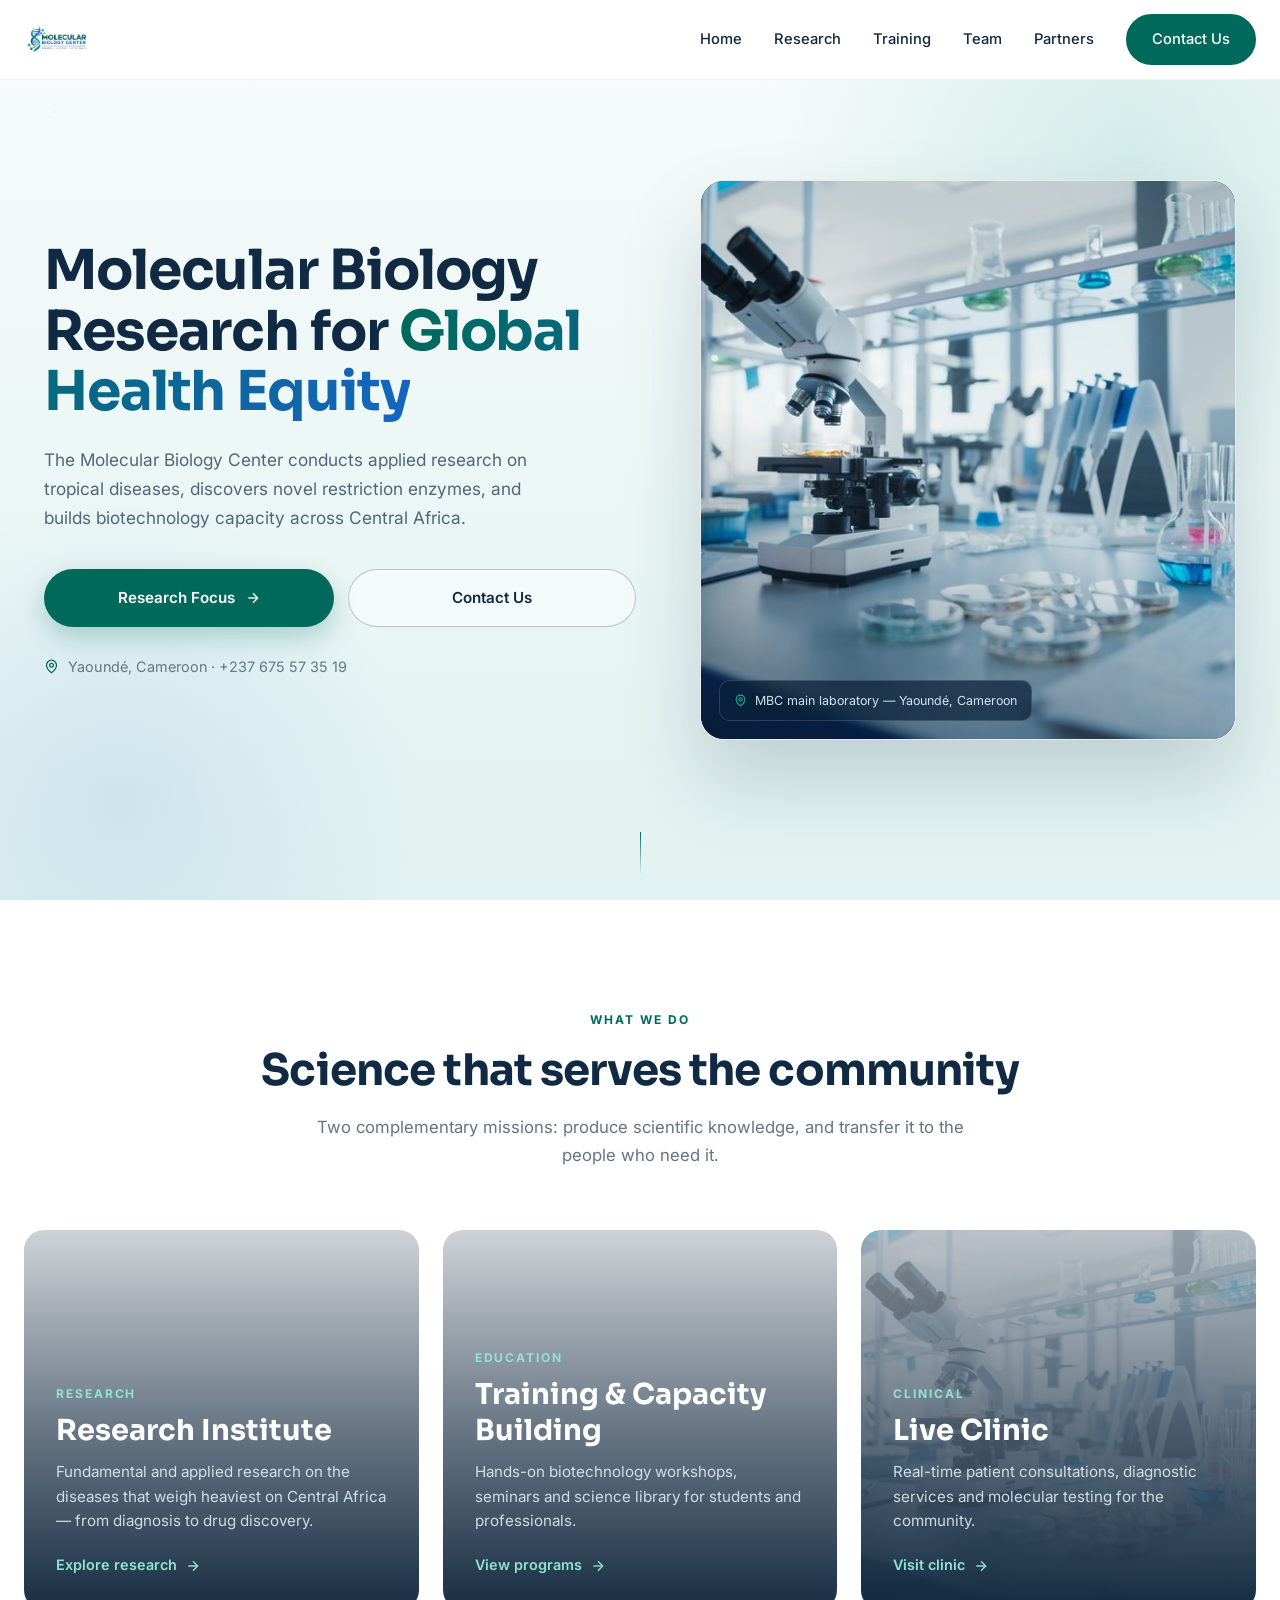
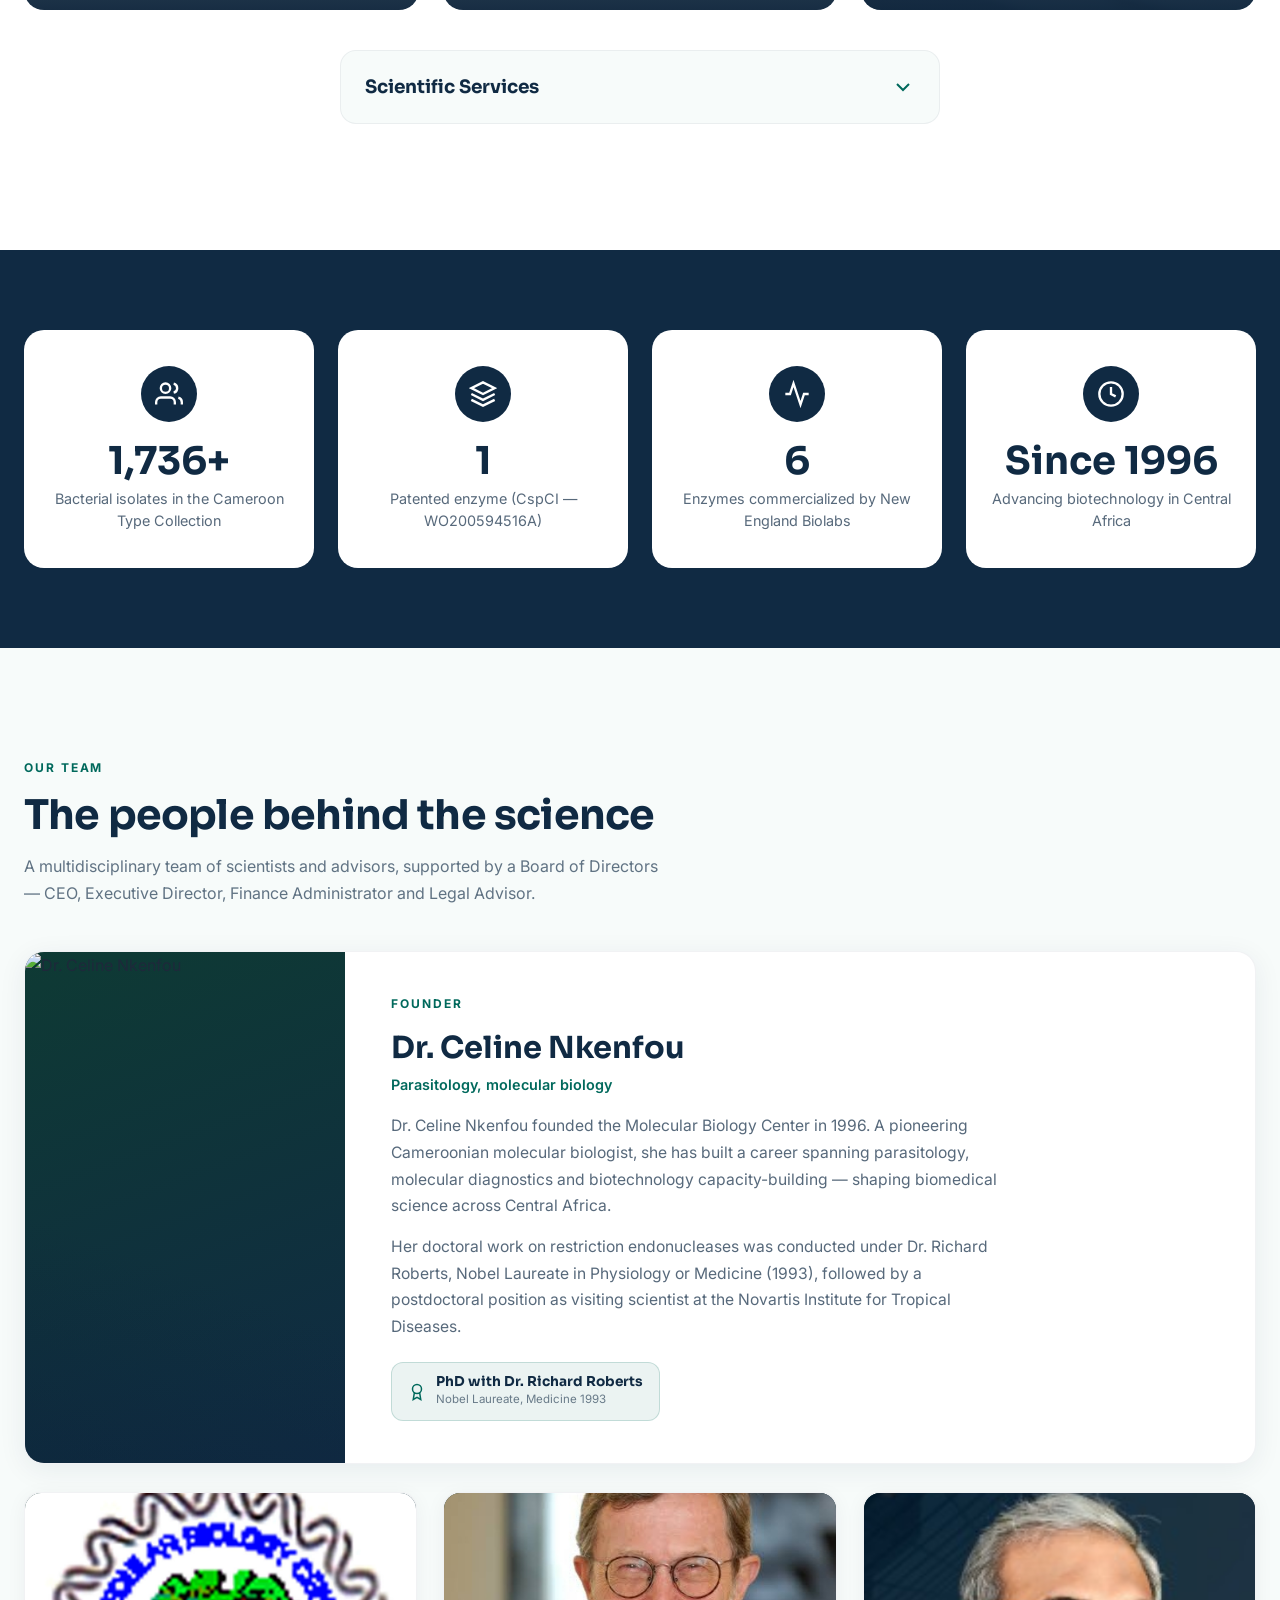
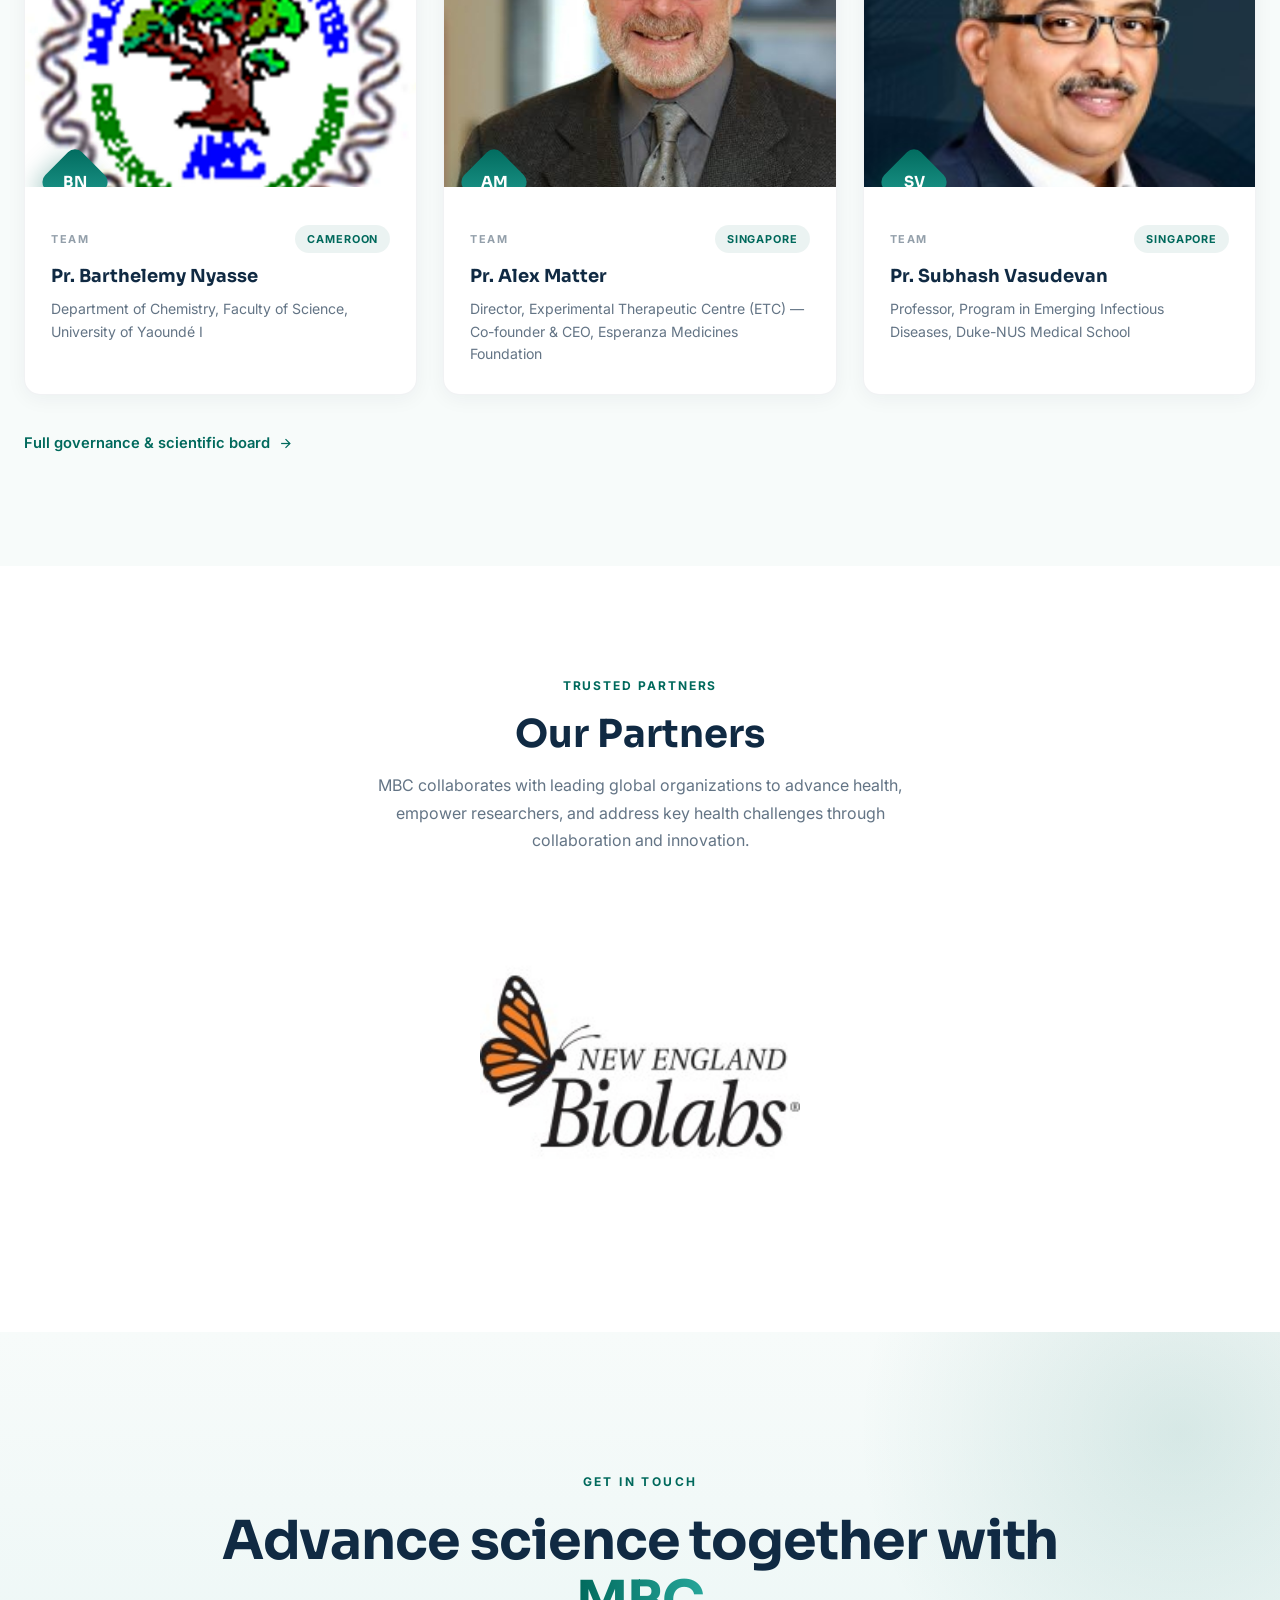
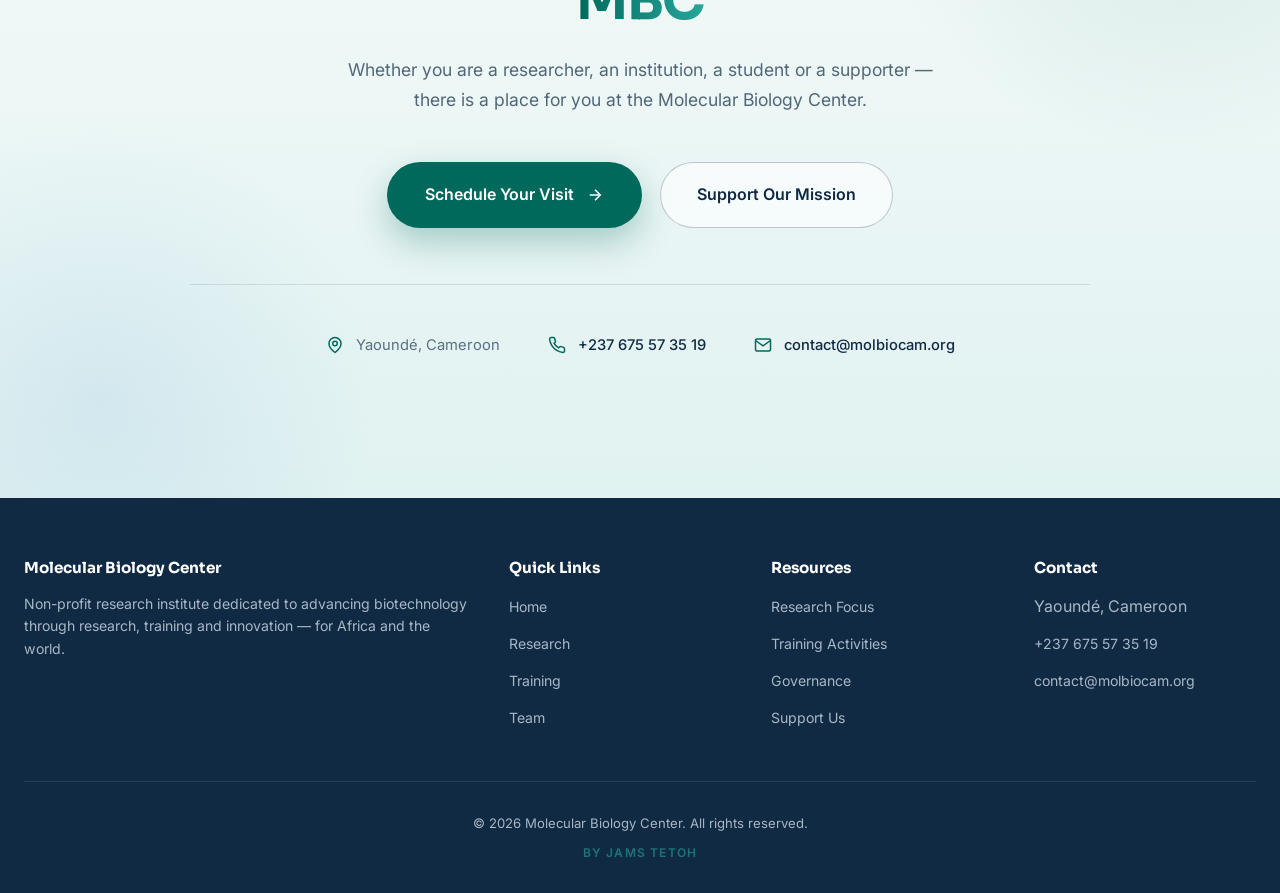
==== commit 3283b89c: "Restore Training section + add Live Clinic visual card + fix mobile nav" ====
--- a/index.html
+++ b/index.html
@@ -97,7 +97,7 @@
 .mbcx-hero.loaded .mbcx-visual{animation:mbcxIn 1.1s cubic-bezier(.16,1,.3,1) .4s forwards;}
 @keyframes mbcxIn{to{opacity:1;transform:translateY(0);}}
 
-/* ===== NOUVELLE SECTION MISSIONS (ACCORDÉON) ===== */
+/* ===== MISSIONS SECTION ===== */
 .mbcx-missions{background:#fff;padding:110px 24px;font-family:'Inter',sans-serif;}
 .mbcx-missions-inner{max-width:1240px;margin:0 auto;}
 .mbcx-overline{font-size:.75rem;font-weight:700;letter-spacing:.16em;text-transform:uppercase;color:#00695C;margin-bottom:14px;display:block;}
@@ -106,48 +106,44 @@
 .mission-intro h2{font-family:'Sora',sans-serif;font-weight:700;font-size:clamp(1.8rem,3.4vw,2.8rem);letter-spacing:-.02em;color:#102A43;margin:0 0 14px;}
 .mission-intro p{color:rgba(16,42,67,.65);font-size:1.05rem;line-height:1.7;max-width:60ch;margin:0 auto;}
 
-/* Gros bouton Research Institute */
-.research-big-btn{display:block;width:100%;max-width:800px;margin:0 auto 40px;padding:40px;border-radius:20px;background:linear-gradient(135deg,#0B2239,#102A43);color:#fff;text-decoration:none;position:relative;overflow:hidden;transition:transform .3s ease,box-shadow .3s ease;opacity:0;transform:translateY(20px);}
-.research-big-btn.in{opacity:1;transform:translateY(0);transition:opacity .8s cubic-bezier(.16,1,.3,1),transform .8s cubic-bezier(.16,1,.3,1);}
-.research-big-btn:hover{transform:translateY(-4px);box-shadow:0 20px 50px rgba(16,42,67,.2);}
-.research-big-btn::before{content:"";position:absolute;inset:0;background-image:url('https://molbiocam.org/wp-content/uploads/2023/11/1408_001-2.jpg');background-size:cover;background-position:center;opacity:.3;transition:opacity .3s;}
-.research-big-btn:hover::before{opacity:.4;}
-.research-big-btn::after{content:"";position:absolute;inset:0;background:linear-gradient(180deg,rgba(11,34,57,.4),rgba(11,34,57,.9));}
-.research-big-btn>*{position:relative;z-index:2;}
-.research-big-btn .mbcx-overline{color:#8FE3D5;margin-bottom:8px;}
-.research-big-btn h3{font-family:'Sora',sans-serif;font-weight:700;font-size:clamp(1.5rem,3vw,2.2rem);color:#fff;margin:0 0 12px;}
-.research-big-btn p{color:rgba(232,244,253,.85);font-size:1rem;line-height:1.6;margin:0 0 20px;max-width:50ch;}
-.research-big-btn .btn-arrow{display:inline-flex;align-items:center;gap:8px;color:#8FE3D5;font-weight:600;font-size:.95rem;}
-.research-big-btn .btn-arrow svg{width:18px;height:18px;transition:transform .3s;}
-.research-big-btn:hover .btn-arrow svg{transform:translateX(6px);}
-
-/* Cartes Training & Services (Accordéon) */
-.mission-cards{display:grid;grid-template-columns:repeat(auto-fit,minmax(300px,1fr));gap:24px;max-width:800px;margin:0 auto;}
-.mission-card{background:#F7FBFA;border-radius:16px;overflow:hidden;border:1px solid rgba(16,42,67,.06);transition:all .3s ease;opacity:0;transform:translateY(20px);}
-.mission-card.in{opacity:1;transform:translateY(0);transition:opacity .8s cubic-bezier(.16,1,.3,1),transform .8s cubic-bezier(.16,1,.3,1);}
-.mission-card-header{padding:24px;cursor:pointer;display:flex;align-items:center;justify-content:space-between;gap:16px;user-select:none;}
-.mission-card-header:hover{background:rgba(0,105,92,.04);}
-.mission-card-header h4{font-family:'Sora',sans-serif;font-weight:700;font-size:1.15rem;color:#102A43;margin:0;}
-.mission-card-header .toggle-icon{width:24px;height:24px;color:#00695C;transition:transform .3s ease;flex-shrink:0;}
-.mission-card.open .toggle-icon{transform:rotate(180deg);}
-.mission-card-body{max-height:0;overflow:hidden;transition:max-height .4s cubic-bezier(.16,1,.3,1);}
-.mission-card.open .mission-card-body{max-height:500px;}
-.mission-card-content{padding:0 24px 24px;}
-
-/* Image Training avec overlay pour lisibilité */
-.training-img-wrap{position:relative;border-radius:12px;overflow:hidden;margin-bottom:16px;}
-.training-img-wrap img{width:100%;aspect-ratio:16/9;object-fit:cover;display:block;}
-.training-img-wrap::after{content:"";position:absolute;inset:0;background:linear-gradient(0deg,rgba(11,34,57,.7) 0%,rgba(11,34,57,.2) 50%,transparent 100%);}
-.training-list{list-style:none;padding:0;margin:0;}
-.training-list li{position:relative;padding-left:24px;margin-bottom:10px;font-size:.92rem;color:#33475E;line-height:1.5;}
-.training-list li::before{content:"";position:absolute;left:0;top:8px;width:8px;height:8px;border-radius:2px;background:#26A69A;}
-
-/* Services list */
+/* Grille des 3 grandes cartes (Research, Training, Live Clinic) */
+.mission-grid{display:grid;grid-template-columns:repeat(auto-fit,minmax(320px,1fr));gap:24px;margin-bottom:40px;}
+.mission-card-large{display:flex;flex-direction:column;justify-content:flex-end;padding:32px;border-radius:20px;min-height:380px;position:relative;overflow:hidden;text-decoration:none;transition:transform .3s ease,box-shadow .3s ease;opacity:0;transform:translateY(20px);}
+.mission-card-large.in{opacity:1;transform:translateY(0);transition:opacity .8s cubic-bezier(.16,1,.3,1),transform .8s cubic-bezier(.16,1,.3,1);}
+.mission-card-large:hover{transform:translateY(-6px);box-shadow:0 24px 50px rgba(16,42,67,.15);}
+.mission-card-large::before{content:"";position:absolute;inset:0;background-size:cover;background-position:center;opacity:.4;transition:opacity .3s,transform .6s ease;}
+.mission-card-large:hover::before{opacity:.5;transform:scale(1.05);}
+.mission-card-large::after{content:"";position:absolute;inset:0;background:linear-gradient(0deg,rgba(11,34,57,.95) 0%,rgba(11,34,57,.6) 50%,rgba(11,34,57,.2) 100%);}
+.mission-card-large>*{position:relative;z-index:2;}
+.mission-card-large .mbcx-overline{color:#8FE3D5;margin-bottom:8px;}
+.mission-card-large h3{font-family:'Sora',sans-serif;font-weight:700;font-size:clamp(1.3rem,2.5vw,1.8rem);color:#fff;margin:0 0 12px;}
+.mission-card-large p{color:rgba(232,244,253,.85);font-size:.95rem;line-height:1.6;margin:0 0 20px;}
+.mission-card-large .card-arrow{display:inline-flex;align-items:center;gap:8px;color:#8FE3D5;font-weight:600;font-size:.9rem;}
+.mission-card-large .card-arrow svg{width:16px;height:16px;transition:transform .3s;}
+.mission-card-large:hover .card-arrow svg{transform:translateX(4px);}
+
+/* Couleurs spécifiques par carte */
+.card-research::before{background-image:url('https://molbiocam.org/wp-content/uploads/2023/11/1408_001-2.jpg');}
+.card-training::before{background-image:url('https://molbiocam.org/wp-content/uploads/2023/11/1409_001-a.jpg');}
+.card-clinic::before{background-image:url('/photos/hero-lab.jpg');}
+
+/* Cartes accordéon Services */
+.services-accordion{max-width:600px;margin:0 auto;opacity:0;transform:translateY(20px);}
+.services-accordion.in{opacity:1;transform:translateY(0);transition:opacity .8s cubic-bezier(.16,1,.3,1),transform .8s cubic-bezier(.16,1,.3,1);}
+.accordion-item{background:#F7FBFA;border-radius:16px;overflow:hidden;border:1px solid rgba(16,42,67,.06);margin-bottom:16px;}
+.accordion-header{padding:24px;cursor:pointer;display:flex;align-items:center;justify-content:space-between;gap:16px;user-select:none;transition:background .2s;}
+.accordion-header:hover{background:rgba(0,105,92,.04);}
+.accordion-header h4{font-family:'Sora',sans-serif;font-weight:700;font-size:1.15rem;color:#102A43;margin:0;}
+.accordion-icon{width:24px;height:24px;color:#00695C;transition:transform .3s ease;flex-shrink:0;}
+.accordion-item.open .accordion-icon{transform:rotate(180deg);}
+.accordion-body{max-height:0;overflow:hidden;transition:max-height .4s cubic-bezier(.16,1,.3,1);}
+.accordion-item.open .accordion-body{max-height:500px;}
+.accordion-content{padding:0 24px 24px;}
 .services-list{list-style:none;padding:0;margin:0;counter-reset:svc;}
 .services-list li{counter-increment:svc;position:relative;padding:12px 0 12px 40px;border-top:1px solid rgba(16,42,67,.08);font-size:.92rem;color:#33475E;line-height:1.5;}
 .services-list li::before{content:"0" counter(svc);position:absolute;left:0;top:12px;font-family:'Sora',sans-serif;font-weight:700;font-size:.85rem;color:#00695C;}
 
-/* ===== SECTION IMPACT (STYLE IMAGE 2) ===== */
+/* ===== IMPACT CARDS ===== */
 .mbcx-impact{background:#102A43;padding:80px 24px;font-family:'Inter',sans-serif;}
 .mbcx-impact-inner{max-width:1240px;margin:0 auto;}
 .impact-grid{display:grid;grid-template-columns:repeat(4,1fr);gap:24px;}
@@ -156,43 +152,66 @@
 .impact-icon{width:56px;height:56px;border-radius:50%;background:#102A43;display:flex;align-items:center;justify-content:center;margin:0 auto 20px;}
 .impact-icon svg{width:28px;height:28px;color:#fff;}
 .impact-number{font-family:'Sora',sans-serif;font-weight:700;font-size:clamp(1.8rem,3vw,2.4rem);color:#102A43;margin:0 0 8px;line-height:1;}
-.impact-label{font-size:.9rem;color:rgba(16,42,67,.7);line-height:1.5;margin:0;}
-
-/* ===== SECTION TEAM (STYLE ACCORDÉON IMAGE 2) ===== */
-.mbcx-team{background:#F7FBFA;padding:110px 24px;font-family:'Inter',sans-serif;}
-.mbcx-team-inner{max-width:800px;margin:0 auto;}
-.team-intro{text-align:center;margin-bottom:48px;opacity:0;transform:translateY(20px);transition:opacity .9s cubic-bezier(.16,1,.3,1),transform .9s cubic-bezier(.16,1,.3,1);}
-.team-intro.in{opacity:1;transform:none;}
-.team-intro h2{font-family:'Sora',sans-serif;font-weight:700;font-size:clamp(1.8rem,3.2vw,2.6rem);color:#102A43;margin:0 0 14px;}
-.team-intro p{color:rgba(16,42,67,.65);font-size:1rem;line-height:1.7;max-width:56ch;margin:0 auto;}
-.team-member{background:#fff;border-radius:16px;margin-bottom:16px;border:1px solid rgba(16,42,67,.06);overflow:hidden;opacity:0;transform:translateY(20px);transition:opacity .8s cubic-bezier(.16,1,.3,1),transform .8s cubic-bezier(.16,1,.3,1);}
-.team-member.in{opacity:1;transform:translateY(0);}
-.team-member-header{padding:20px 24px;cursor:pointer;display:flex;align-items:center;gap:16px;user-select:none;transition:background .2s;}
-.team-member-header:hover{background:rgba(0,105,92,.03);}
-.team-avatar{width:48px;height:48px;border-radius:50%;background:linear-gradient(135deg,#00695C,#26A69A);display:flex;align-items:center;justify-content:center;color:#fff;font-family:'Sora',sans-serif;font-weight:700;font-size:1rem;flex-shrink:0;}
-.team-member-info{flex:1;}
-.team-member-info h4{font-family:'Sora',sans-serif;font-weight:700;font-size:1.05rem;color:#102A43;margin:0 0 2px;}
-.team-member-info span{font-size:.82rem;color:rgba(16,42,67,.5);text-transform:uppercase;letter-spacing:.05em;font-weight:600;}
-.team-toggle{width:24px;height:24px;color:#00695C;transition:transform .3s ease;flex-shrink:0;}
-.team-member.open .team-toggle{transform:rotate(180deg);}
-.team-member-body{max-height:0;overflow:hidden;transition:max-height .4s cubic-bezier(.16,1,.3,1);}
-.team-member.open .team-member-body{max-height:600px;}
-.team-member-content{padding:0 24px 24px 88px;}
-.team-member-content p{color:rgba(16,42,67,.7);font-size:.92rem;line-height:1.65;margin:0 0 12px;}
-.team-nobel-badge{display:inline-flex;align-items:center;gap:8px;background:rgba(0,105,92,.08);border:1px solid rgba(0,105,92,.18);border-radius:10px;padding:8px 14px;font-size:.82rem;color:#102A43;font-weight:600;}
-.team-nobel-badge svg{width:16px;height:16px;color:#00695C;}
-
-/* ===== SECTION PARTNERS (STYLE IMAGE 5) ===== */
+.impact-label{font-size:.9rem;color:rgba(16,42,67,.7);line-height:1.5;margin:0;word-wrap:break-word;}
+
+/* ===== TEAM (STYLE ORIGINAL) ===== */
+.mbcx-lead{background:#F7FBFA;padding:110px 24px;font-family:'Inter',sans-serif;}
+.mbcx-lead-inner{max-width:1240px;margin:0 auto;}
+.tm-head{margin-bottom:44px;opacity:0;transform:translateY(20px);transition:opacity .9s cubic-bezier(.16,1,.3,1),transform .9s cubic-bezier(.16,1,.3,1);}
+.mbcx-lead.in .tm-head{opacity:1;transform:none;}
+.tm-head h2{font-family:'Sora',sans-serif;font-weight:700;font-size:clamp(1.8rem,3.2vw,2.6rem);color:#102A43;letter-spacing:-.02em;line-height:1.15;margin:0 0 14px;}
+.tm-head p{color:rgba(16,42,67,.65);font-size:1rem;line-height:1.7;max-width:64ch;margin:0;}
+.tm-founder{display:grid;grid-template-columns:320px 1fr;background:#fff;border-radius:20px;overflow:hidden;box-shadow:0 6px 28px rgba(16,42,67,.07);border:1px solid rgba(16,42,67,.06);margin-bottom:28px;opacity:0;transform:translateY(24px);}
+.mbcx-lead.in .tm-founder{animation:tmIn .8s cubic-bezier(.16,1,.3,1) .15s forwards;}
+.tm-founder-media{position:relative;min-height:340px;background:linear-gradient(160deg,#0E3A34,#102A43);}
+.tm-founder-media img{position:absolute;inset:0;width:100%;height:100%;object-fit:cover;object-position:center 20%;transition:transform .9s cubic-bezier(.16,1,.3,1);}
+.tm-founder:hover .tm-founder-media img{transform:scale(1.05);}
+.tm-founder-media::after{content:"";position:absolute;inset:0;background:linear-gradient(200deg,transparent 60%,rgba(11,34,57,.4));}
+.tm-founder-body{padding:42px 46px;}
+.tm-role{display:block;color:#00695C;font-weight:600;font-size:.9rem;margin:6px 0 16px;}
+.tm-founder-body h3{font-family:'Sora',sans-serif;font-weight:700;font-size:clamp(1.4rem,2.4vw,1.9rem);color:#102A43;margin:0;}
+.tm-founder-body p{color:rgba(16,42,67,.7);font-size:.98rem;line-height:1.7;margin:0 0 14px;max-width:62ch;}
+.tm-nobel{display:inline-flex;align-items:center;gap:10px;background:rgba(0,105,92,.08);border:1px solid rgba(0,105,92,.18);border-radius:12px;padding:10px 16px;margin-top:8px;}
+.tm-nobel svg{width:18px;height:18px;color:#00695C;flex-shrink:0;}
+.tm-nobel b{font-family:'Sora',sans-serif;font-size:.85rem;color:#102A43;display:block;line-height:1.25;}
+.tm-nobel span{font-size:.72rem;color:rgba(16,42,67,.6);display:block;}
+.tm-grid{display:grid;grid-template-columns:repeat(auto-fit,minmax(280px,1fr));gap:26px;margin-bottom:34px;}
+.tm-card{position:relative;background:#fff;border-radius:16px;border:1px solid rgba(16,42,67,.06);box-shadow:0 4px 20px rgba(16,42,67,.05);transition:transform .35s cubic-bezier(.16,1,.3,1),box-shadow .35s ease;opacity:0;}
+.tm-card:hover{transform:translateY(-8px);box-shadow:0 24px 55px rgba(16,42,67,.12);}
+.mbcx-lead.in .tm-card:nth-child(1){animation:tmIn .7s cubic-bezier(.16,1,.3,1) .3s forwards;}
+.mbcx-lead.in .tm-card:nth-child(2){animation:tmIn .7s cubic-bezier(.16,1,.3,1) .42s forwards;}
+.mbcx-lead.in .tm-card:nth-child(3){animation:tmIn .7s cubic-bezier(.16,1,.3,1) .54s forwards;}
+@keyframes tmIn{from{opacity:0;transform:translateY(24px);}to{opacity:1;transform:translateY(0);}}
+.tm-media{position:relative;aspect-ratio:4/3;border-radius:16px 16px 0 0;background:linear-gradient(135deg,#0E3A34,#102A43);overflow:hidden;}
+.tm-media::before{content:attr(data-initials);position:absolute;inset:0;display:flex;align-items:center;justify-content:center;font-family:'Sora',sans-serif;font-weight:700;font-size:3.2rem;color:rgba(255,255,255,.16);z-index:1;}
+.tm-media::after{content:"";position:absolute;inset:0;background-image:radial-gradient(rgba(255,255,255,.06) 1px,transparent 1px);background-size:22px 22px;border-radius:inherit;z-index:1;}
+.tm-imgwrap{position:absolute;inset:0;z-index:2;}
+.tm-imgwrap img{width:100%;height:100%;object-fit:cover;object-position:center 28%;display:block;transition:transform .9s cubic-bezier(.16,1,.3,1);}
+.tm-card:hover .tm-imgwrap img{transform:scale(1.07);}
+.tm-badge{position:absolute;left:24px;bottom:-21px;z-index:3;width:52px;height:52px;transform:rotate(45deg);background:linear-gradient(135deg,#00695C,#26A69A);border-radius:10px;display:flex;align-items:center;justify-content:center;box-shadow:0 10px 24px rgba(0,105,92,.35);transition:transform .45s cubic-bezier(.16,1,.3,1),border-radius .45s ease;}
+.tm-badge span{transform:rotate(-45deg);font-family:'Sora',sans-serif;font-weight:700;font-size:.95rem;color:#fff;}
+.tm-card:hover .tm-badge{transform:rotate(0deg);border-radius:50%;}
+.tm-body{padding:38px 26px 28px;}
+.tm-meta{display:flex;justify-content:space-between;align-items:center;margin-bottom:12px;gap:10px;}
+.tm-kicker{font-size:.68rem;font-weight:700;letter-spacing:.14em;text-transform:uppercase;color:rgba(16,42,67,.45);}
+.tm-country{padding:5px 12px;border-radius:50px;background:rgba(0,105,92,.08);color:#00695C;font-size:.68rem;font-weight:700;letter-spacing:.08em;text-transform:uppercase;white-space:nowrap;}
+.tm-body h4{font-family:'Sora',sans-serif;font-weight:700;font-size:1.12rem;color:#102A43;margin:0 0 10px;line-height:1.3;}
+.tm-body p{color:rgba(16,42,67,.65);font-size:.88rem;line-height:1.6;margin:0;}
+.ld-link{display:inline-flex;align-items:center;gap:8px;color:#00695C;font-weight:600;font-size:.92rem;text-decoration:none;}
+.ld-link svg{width:15px;height:15px;transition:transform .25s;}
+.ld-link:hover svg{transform:translateX(4px);}
+.ld-link:hover{text-decoration:underline;}
+
+/* ===== PARTNERS ===== */
 .mbcx-partners{background:#fff;padding:110px 24px;font-family:'Inter',sans-serif;}
 .mbcx-partners-inner{max-width:800px;margin:0 auto;text-align:center;}
 .partners-head{margin-bottom:48px;opacity:0;transform:translateY(20px);transition:opacity .9s cubic-bezier(.16,1,.3,1),transform .9s cubic-bezier(.16,1,.3,1);}
 .partners-head.in{opacity:1;transform:none;}
 .partners-head h2{font-family:'Sora',sans-serif;font-weight:700;font-size:clamp(1.8rem,3.2vw,2.4rem);color:#102A43;margin:0 0 14px;}
 .partners-head p{color:rgba(16,42,67,.65);font-size:1rem;line-height:1.7;max-width:56ch;margin:0 auto;}
-.partners-logos{display:flex;flex-direction:column;align-items:center;gap:32px;opacity:0;transform:translateY(20px);transition:opacity .9s cubic-bezier(.16,1,.3,1),transform .9s cubic-bezier(.16,1,.3,1);}
-.partners-logos.in{opacity:1;transform:none;}
-.partner-logo{max-width:280px;width:100%;height:auto;filter:grayscale(100%);opacity:.7;transition:all .3s ease;}
-.partner-logo:hover{filter:grayscale(0);opacity:1;}
+.partner-logo-wrap{opacity:0;transform:translateY(20px);transition:opacity .9s cubic-bezier(.16,1,.3,1),transform .9s cubic-bezier(.16,1,.3,1);}
+.partner-logo-wrap.in{opacity:1;transform:none;}
+.partner-logo{max-width:320px;width:100%;height:auto;margin:0 auto;display:block;}
 
 /* ===== CTA FINAL ===== */
 .mbcx-cta-final{background:linear-gradient(180deg,#F7FBFA 0%,#E0F2F1 100%);padding:140px 24px;font-family:'Inter',sans-serif;position:relative;overflow:hidden;}
@@ -231,7 +250,7 @@
 .dev-signature{display:block;margin-top:8px;font-size:.75rem;color:rgba(38,166,154,.6);font-weight:600;letter-spacing:.1em;text-transform:uppercase;transition:color .3s ease;}
 .dev-signature:hover{color:#26A69A;}
 
-/* ===== ANIMATIONS AU SCROLL ===== */
+/* ===== ANIMATIONS SCROLL ===== */
 .mbcx-reveal{opacity:0;transform:translateY(30px);transition:opacity .8s cubic-bezier(.16,1,.3,1),transform .8s cubic-bezier(.16,1,.3,1);}
 .mbcx-reveal.visible{opacity:1;transform:translateY(0);}
 .mbcx-reveal-left{opacity:0;transform:translateX(-30px);transition:opacity .8s cubic-bezier(.16,1,.3,1),transform .8s cubic-bezier(.16,1,.3,1);}
@@ -247,6 +266,10 @@
   .mbcx-frame{aspect-ratio:16/10;max-height:none;}
   .mbcx-scrollhint{display:none;}
   .impact-grid{grid-template-columns:repeat(2,1fr);}
+  .mission-grid{grid-template-columns:1fr;}
+  .tm-founder{grid-template-columns:1fr;}
+  .tm-founder-media{min-height:0;aspect-ratio:4/3;}
+  .tm-founder-body{padding:30px 26px;}
   .mbc-footer-grid{grid-template-columns:1fr 1fr;}
   .mbc-logo-img{height:38px;}
 }
@@ -258,23 +281,40 @@
   .mbcx-sub{font-size:.9rem !important;margin-bottom:24px !important;}
   .mbcx-btn-solid,.mbcx-btn-ghost{padding:12px 16px !important;font-size:.85rem !important;}
   .mbcx-contactline{font-size:.82rem !important;margin-top:20px !important;}
-  .mbcx-missions,.mbcx-team,.mbcx-partners,.mbcx-cta-final{padding:60px 16px !important;}
-  .mission-intro h2,.team-intro h2,.partners-head h2,.mbcx-cta-inner h2{font-size:clamp(1.4rem,6vw,1.8rem) !important;}
-  .mission-intro p,.team-intro p,.partners-head p{font-size:.9rem !important;}
+  .mbcx-missions,.mbcx-lead,.mbcx-partners,.mbcx-cta-final{padding:60px 16px !important;}
+  .mission-intro h2,.tm-head h2,.partners-head h2,.mbcx-cta-inner h2{font-size:clamp(1.4rem,6vw,1.8rem) !important;}
+  .mission-intro p,.tm-head p,.partners-head p{font-size:.9rem !important;}
   .mbcx-overline{font-size:.7rem !important;}
-  .research-big-btn{padding:28px 20px !important;}
-  .research-big-btn h3{font-size:1.3rem !important;}
+  
+  .mission-card-large{min-height:300px !important;padding:24px !important;}
+  .mission-card-large h3{font-size:1.3rem !important;}
+  
   .impact-grid{grid-template-columns:1fr 1fr !important;gap:16px !important;}
-  .impact-card{padding:24px 16px !important;}
-  .impact-number{font-size:1.6rem !important;}
-  .team-member-content{padding-left:24px !important;}
+  .impact-card{padding:24px 16px !important;border-radius:16px !important;}
+  .impact-icon{width:48px !important;height:48px !important;margin-bottom:16px !important;}
+  .impact-icon svg{width:24px !important;height:24px !important;}
+  .impact-number{font-size:clamp(1.4rem,5vw,1.8rem) !important;}
+  .impact-label{font-size:.82rem !important;line-height:1.4 !important;}
+  
+  .tm-founder{grid-template-columns:1fr !important;}
+  .tm-founder-body{padding:20px 16px !important;}
+  .tm-founder-body h3{font-size:1.3rem !important;}
+  .tm-founder-body p{font-size:.9rem !important;}
+  .tm-grid{grid-template-columns:1fr !important;gap:20px !important;}
+  .tm-body{padding:24px 16px 20px !important;}
+  .tm-body h4{font-size:1.05rem !important;}
+  .tm-body p{font-size:.85rem !important;}
   .mbcx-cta-contact{flex-direction:column !important;align-items:center !important;gap:12px !important;padding-top:32px !important;}
   .mbcx-cta-actions{flex-direction:column !important;align-items:stretch !important;gap:12px !important;margin-bottom:40px !important;}
   .mbcx-cta-solid,.mbcx-cta-ghost{justify-content:center !important;padding:14px 24px !important;}
   .mbc-footer{padding:32px 16px 16px !important;}.mbc-footer-grid{grid-template-columns:1fr !important;gap:20px !important;}
   .mbc-mobile-menu{padding:60px 16px 20px !important;}.mbc-mobile-link{font-size:1rem !important;padding:14px 0 !important;}
 }
-@media(max-width:360px){.mbc-logo-img{height:30px;}}
+@media(max-width:360px){
+  .mbc-logo-img{height:30px;}
+  .impact-grid{grid-template-columns:1fr !important;}
+  .impact-card{padding:20px 16px !important;}
+}
 @media(prefers-reduced-motion:reduce){*{animation:none !important;transition:none !important;}}
 </style>
 </head>
@@ -323,7 +363,7 @@
   <div class="mbcx-scrollhint"></div>
 </section>
 
-<!-- MISSIONS (NOUVEAU STYLE ACCORDÉON) -->
+<!-- MISSIONS -->
 <section class="mbcx-missions" id="research">
   <div class="mbcx-missions-inner">
     <div class="mission-intro mbcx-reveal">
@@ -332,42 +372,39 @@
       <p>Two complementary missions: produce scientific knowledge, and transfer it to the people who need it.</p>
     </div>
     
-    <!-- Gros bouton Research Institute -->
-    <a href="/research-focus/" class="research-big-btn mbcx-reveal">
-      <span class="mbcx-overline">Research</span>
-      <h3>Research Institute</h3>
-      <p>Fundamental and applied research on the diseases that weigh heaviest on Central Africa — from diagnosis to drug discovery.</p>
-      <span class="btn-arrow">Explore our research <svg viewBox="0 0 24 24" fill="none" stroke="currentColor" stroke-width="2"><path d="M5 12h14"/><path d="m12 5 7 7-7 7"/></svg></span>
-    </a>
-
-    <!-- Cartes Training & Services -->
-    <div class="mission-cards">
-      <div class="mission-card mbcx-reveal" id="training">
-        <div class="mission-card-header" onclick="this.parentElement.classList.toggle('open')">
-          <h4>Training & Capacity Building</h4>
-          <svg class="toggle-icon" viewBox="0 0 24 24" fill="none" stroke="currentColor" stroke-width="2"><path d="m6 9 6 6 6-6"/></svg>
-        </div>
-        <div class="mission-card-body">
-          <div class="mission-card-content">
-            <div class="training-img-wrap">
-              <img src="https://molbiocam.org/wp-content/uploads/2023/11/1409_001-a.jpg" alt="MBC workshop" loading="lazy">
-            </div>
-            <ul class="training-list">
-              <li>Hands-on biotechnology workshops for university students and professionals</li>
-              <li>Seminars, conferences and round-table meetings</li>
-              <li>Science library open to subscribers and to the public</li>
-            </ul>
-          </div>
-        </div>
-      </div>
-
-      <div class="mission-card mbcx-reveal">
-        <div class="mission-card-header" onclick="this.parentElement.classList.toggle('open')">
+    <!-- 3 Grandes Cartes Visuelles -->
+    <div class="mission-grid">
+      <a href="/research-focus/" class="mission-card-large card-research mbcx-reveal">
+        <span class="mbcx-overline">Research</span>
+        <h3>Research Institute</h3>
+        <p>Fundamental and applied research on the diseases that weigh heaviest on Central Africa — from diagnosis to drug discovery.</p>
+        <span class="card-arrow">Explore research <svg viewBox="0 0 24 24" fill="none" stroke="currentColor" stroke-width="2"><path d="M5 12h14"/><path d="m12 5 7 7-7 7"/></svg></span>
+      </a>
+      
+      <a href="#training" class="mission-card-large card-training mbcx-reveal">
+        <span class="mbcx-overline">Education</span>
+        <h3>Training & Capacity Building</h3>
+        <p>Hands-on biotechnology workshops, seminars and science library for students and professionals.</p>
+        <span class="card-arrow">View programs <svg viewBox="0 0 24 24" fill="none" stroke="currentColor" stroke-width="2"><path d="M5 12h14"/><path d="m12 5 7 7-7 7"/></svg></span>
+      </a>
+      
+      <a href="/live-clinic/" class="mission-card-large card-clinic mbcx-reveal">
+        <span class="mbcx-overline">Clinical</span>
+        <h3>Live Clinic</h3>
+        <p>Real-time patient consultations, diagnostic services and molecular testing for the community.</p>
+        <span class="card-arrow">Visit clinic <svg viewBox="0 0 24 24" fill="none" stroke="currentColor" stroke-width="2"><path d="M5 12h14"/><path d="m12 5 7 7-7 7"/></svg></span>
+      </a>
+    </div>
+
+    <!-- Accordéon Services -->
+    <div class="services-accordion mbcx-reveal">
+      <div class="accordion-item">
+        <div class="accordion-header" onclick="this.parentElement.classList.toggle('open')">
           <h4>Scientific Services</h4>
-          <svg class="toggle-icon" viewBox="0 0 24 24" fill="none" stroke="currentColor" stroke-width="2"><path d="m6 9 6 6 6-6"/></svg>
-        </div>
-        <div class="mission-card-body">
-          <div class="mission-card-content">
+          <svg class="accordion-icon" viewBox="0 0 24 24" fill="none" stroke="currentColor" stroke-width="2"><path d="m6 9 6 6 6-6"/></svg>
+        </div>
+        <div class="accordion-body">
+          <div class="accordion-content">
             <ul class="services-list">
               <li>Consultancy — collaboration and execution of research projects</li>
               <li>Provision of biological materials from Africa</li>
@@ -381,7 +418,7 @@
   </div>
 </section>
 
-<!-- IMPACT (STYLE IMAGE 2) -->
+<!-- IMPACT -->
 <section class="mbcx-impact" id="impact">
   <div class="mbcx-impact-inner">
     <div class="impact-grid">
@@ -409,74 +446,67 @@
   </div>
 </section>
 
-<!-- TEAM (STYLE ACCORDÉON IMAGE 2) -->
-<section class="mbcx-team" id="team">
-  <div class="mbcx-team-inner">
-    <div class="team-intro mbcx-reveal">
+<!-- TEAM (ORIGINAL STYLE) -->
+<section class="mbcx-lead" id="team">
+  <div class="mbcx-lead-inner">
+    <div class="tm-head mbcx-reveal">
       <span class="mbcx-overline">Our Team</span>
       <h2>The people behind the science</h2>
-      <p>A multidisciplinary team of scientists and advisors, supported by a Board of Directors.</p>
-    </div>
-    
-    <div class="team-member mbcx-reveal">
-      <div class="team-member-header" onclick="this.parentElement.classList.toggle('open')">
-        <div class="team-avatar">CN</div>
-        <div class="team-member-info"><h4>Dr. Celine Nkenfou</h4><span>Founder · Parasitology, molecular biology</span></div>
-        <svg class="team-toggle" viewBox="0 0 24 24" fill="none" stroke="currentColor" stroke-width="2"><path d="m6 9 6 6 6-6"/></svg>
-      </div>
-      <div class="team-member-body">
-        <div class="team-member-content">
-          <p>Dr. Celine Nkenfou founded the Molecular Biology Center in 1996. A pioneering Cameroonian molecular biologist, she has built a career spanning parasitology, molecular diagnostics and biotechnology capacity-building — shaping biomedical science across Central Africa.</p>
-          <p>Her doctoral work on restriction endonucleases was conducted under Dr. Richard Roberts, Nobel Laureate in Physiology or Medicine (1993), followed by a postdoctoral position as visiting scientist at the Novartis Institute for Tropical Diseases.</p>
-          <span class="team-nobel-badge"><svg viewBox="0 0 24 24" fill="none" stroke="currentColor" stroke-width="2"><circle cx="12" cy="8" r="6"/><path d="M15.477 12.89 17 22l-5-3-5 3 1.523-9.11"/></svg> PhD with Dr. Richard Roberts — Nobel Laureate, Medicine 1993</span>
-        </div>
-      </div>
-    </div>
-
-    <div class="team-member mbcx-reveal">
-      <div class="team-member-header" onclick="this.parentElement.classList.toggle('open')">
-        <div class="team-avatar">BN</div>
-        <div class="team-member-info"><h4>Pr. Barthelemy Nyasse</h4><span>Cameroon · University of Yaoundé I</span></div>
-        <svg class="team-toggle" viewBox="0 0 24 24" fill="none" stroke="currentColor" stroke-width="2"><path d="m6 9 6 6 6-6"/></svg>
-      </div>
-      <div class="team-member-body">
-        <div class="team-member-content">
-          <p>Department of Chemistry, Faculty of Science, University of Yaoundé I. Expert in natural products chemistry and molecular biology applied to tropical disease research.</p>
-        </div>
-      </div>
-    </div>
-
-    <div class="team-member mbcx-reveal">
-      <div class="team-member-header" onclick="this.parentElement.classList.toggle('open')">
-        <div class="team-avatar">AM</div>
-        <div class="team-member-info"><h4>Pr. Alex Matter</h4><span>Singapore · ETC Director</span></div>
-        <svg class="team-toggle" viewBox="0 0 24 24" fill="none" stroke="currentColor" stroke-width="2"><path d="m6 9 6 6 6-6"/></svg>
-      </div>
-      <div class="team-member-body">
-        <div class="team-member-content">
-          <p>Director, Experimental Therapeutic Centre (ETC) — Co-founder & CEO, Esperanza Medicines Foundation. Leading expert in drug discovery and translational medicine.</p>
-        </div>
-      </div>
-    </div>
-
-    <div class="team-member mbcx-reveal">
-      <div class="team-member-header" onclick="this.parentElement.classList.toggle('open')">
-        <div class="team-avatar">SV</div>
-        <div class="team-member-info"><h4>Pr. Subhash Vasudevan</h4><span>Singapore · Duke-NUS Medical School</span></div>
-        <svg class="team-toggle" viewBox="0 0 24 24" fill="none" stroke="currentColor" stroke-width="2"><path d="m6 9 6 6 6-6"/></svg>
-      </div>
-      <div class="team-member-body">
-        <div class="team-member-content">
-          <p>Professor, Program in Emerging Infectious Diseases, Duke-NUS Medical School. World-renowned researcher in dengue virus therapeutics and antiviral drug development.</p>
-        </div>
-      </div>
-    </div>
-
-    <a class="ld-link mbcx-reveal" href="/governance/" style="display:inline-flex;margin-top:24px;">Full governance & scientific board <svg viewBox="0 0 24 24" fill="none" stroke="currentColor" stroke-width="2"><path d="M5 12h14"/><path d="m12 5 7 7-7 7"/></svg></a>
+      <p>A multidisciplinary team of scientists and advisors, supported by a Board of Directors — CEO, Executive Director, Finance Administrator and Legal Advisor.</p>
+    </div>
+    <article class="tm-founder mbcx-reveal-left">
+      <div class="tm-founder-media">
+        <img src="https://molbiocam.org/wp-content/uploads/2023/10/pr-Kenfou.jpg" alt="Dr. Celine Nkenfou" loading="lazy">
+      </div>
+      <div class="tm-founder-body">
+        <span class="mbcx-overline">Founder</span>
+        <h3>Dr. Celine Nkenfou</h3>
+        <span class="tm-role">Parasitology, molecular biology</span>
+        <p>Dr. Celine Nkenfou founded the Molecular Biology Center in 1996. A pioneering Cameroonian molecular biologist, she has built a career spanning parasitology, molecular diagnostics and biotechnology capacity-building — shaping biomedical science across Central Africa.</p>
+        <p>Her doctoral work on restriction endonucleases was conducted under Dr. Richard Roberts, Nobel Laureate in Physiology or Medicine (1993), followed by a postdoctoral position as visiting scientist at the Novartis Institute for Tropical Diseases.</p>
+        <span class="tm-nobel"><svg viewBox="0 0 24 24" fill="none" stroke="currentColor" stroke-width="2"><circle cx="12" cy="8" r="6"/><path d="M15.477 12.89 17 22l-5-3-5 3 1.523-9.11"/></svg><span><b>PhD with Dr. Richard Roberts</b><span>Nobel Laureate, Medicine 1993</span></span></span>
+      </div>
+    </article>
+    <div class="tm-grid">
+      <article class="tm-card mbcx-reveal">
+        <div class="tm-media" data-initials="BN">
+          <span class="tm-imgwrap"><img src="/photos/team-nyasse.jpg" alt="Prof. Barthelemy Nyasse" loading="lazy" onerror="this.style.display='none';"></span>
+          <span class="tm-badge"><span>BN</span></span>
+        </div>
+        <div class="tm-body">
+          <div class="tm-meta"><span class="tm-kicker">Team</span><span class="tm-country">Cameroon</span></div>
+          <h4>Pr. Barthelemy Nyasse</h4>
+          <p>Department of Chemistry, Faculty of Science, University of Yaoundé I</p>
+        </div>
+      </article>
+      <article class="tm-card mbcx-reveal">
+        <div class="tm-media" data-initials="AM">
+          <span class="tm-imgwrap"><img src="/photos/team-matter.jpg" alt="Prof. Alex Matter" loading="lazy" onerror="this.style.display='none';"></span>
+          <span class="tm-badge"><span>AM</span></span>
+        </div>
+        <div class="tm-body">
+          <div class="tm-meta"><span class="tm-kicker">Team</span><span class="tm-country">Singapore</span></div>
+          <h4>Pr. Alex Matter</h4>
+          <p>Director, Experimental Therapeutic Centre (ETC) — Co-founder & CEO, Esperanza Medicines Foundation</p>
+        </div>
+      </article>
+      <article class="tm-card mbcx-reveal">
+        <div class="tm-media" data-initials="SV">
+          <span class="tm-imgwrap"><img src="/photos/team-vasudevan.jpg" alt="Prof. Subhash Vasudevan" loading="lazy" onerror="this.style.display='none';"></span>
+          <span class="tm-badge"><span>SV</span></span>
+        </div>
+        <div class="tm-body">
+          <div class="tm-meta"><span class="tm-kicker">Team</span><span class="tm-country">Singapore</span></div>
+          <h4>Pr. Subhash Vasudevan</h4>
+          <p>Professor, Program in Emerging Infectious Diseases, Duke-NUS Medical School</p>
+        </div>
+      </article>
+    </div>
+    <a class="ld-link mbcx-reveal" href="/governance/">Full governance & scientific board <svg viewBox="0 0 24 24" fill="none" stroke="currentColor" stroke-width="2"><path d="M5 12h14"/><path d="m12 5 7 7-7 7"/></svg></a>
   </div>
 </section>
 
-<!-- PARTNERS (STYLE IMAGE 5) -->
+<!-- PARTNERS -->
 <section class="mbcx-partners" id="partners">
   <div class="mbcx-partners-inner">
     <div class="partners-head mbcx-reveal">
@@ -484,10 +514,8 @@
       <h2>Our Partners</h2>
       <p>MBC collaborates with leading global organizations to advance health, empower researchers, and address key health challenges through collaboration and innovation.</p>
     </div>
-    <div class="partners-logos mbcx-reveal">
-      <img src="/photos/new-england-biolabs.png" alt="New England Biolabs" class="partner-logo" onerror="this.style.display='none';">
-      <!-- Fallback texte si image absente -->
-      <p style="font-family:'Sora',sans-serif;font-size:1.4rem;font-weight:700;color:#102A43;display:none;" id="nebl-text">New England Biolabs</p>
+    <div class="partner-logo-wrap mbcx-reveal">
+      <img src="/photos/new-england-biolabs.jpg" alt="New England Biolabs" class="partner-logo" onerror="this.style.display='none';">
     </div>
   </div>
 </section>
@@ -526,59 +554,40 @@
 </footer>
 
 <script>
-(function(){const t=document.getElementById('mbcMenuToggle'),m=document.getElementById('mbcMobileMenu'),b=document.getElementById('mbcBackdrop'),l=document.querySelectorAll('.mbc-mobile-link');if(!t||!m)return;function o(){t.classList.add('active');m.classList.add('active');b.classList.add('active');document.body.style.overflow='hidden';}function c(){t.classList.remove('active');m.classList.remove('active');b.classList.remove('active');document.body.style.overflow='';}t.addEventListener('click',()=>m.classList.contains('active')?c():o());b.addEventListener('click',c);l.forEach(x=>x.addEventListener('click',()=>setTimeout(c,200)));document.addEventListener('keydown',e=>{if(e.key==='Escape'&&m.classList.contains('active'))c();});})();
+// Menu Mobile avec Smooth Scroll
+(function(){
+  const t=document.getElementById('mbcMenuToggle'),m=document.getElementById('mbcMobileMenu'),b=document.getElementById('mbcBackdrop'),l=document.querySelectorAll('.mbc-mobile-link');
+  if(!t||!m)return;
+  function o(){t.classList.add('active');m.classList.add('active');b.classList.add('active');document.body.style.overflow='hidden';}
+  function c(){t.classList.remove('active');m.classList.remove('active');b.classList.remove('active');document.body.style.overflow='';}
+  t.addEventListener('click',()=>m.classList.contains('active')?c():o());
+  b.addEventListener('click',c);
+  l.forEach(x=>x.addEventListener('click',function(e){
+    const href=this.getAttribute('href');
+    if(href && href.startsWith('#')){
+      e.preventDefault();
+      const target=document.querySelector(href);
+      if(target) target.scrollIntoView({behavior:'smooth'});
+    }
+    setTimeout(c,250);
+  }));
+  document.addEventListener('keydown',e=>{if(e.key==='Escape'&&m.classList.contains('active'))c();});
+})();
+
+// Header Scroll
 (function(){const h=document.getElementById('mbcHeader');if(!h)return;let t=false;window.addEventListener('scroll',()=>{if(!t){requestAnimationFrame(()=>{h.classList.toggle('scrolled',window.scrollY>50);t=false;});t=true;}});})();
+
+// Particules Hero
 (function(){const h=document.querySelector('.mbcx-hero');if(!h)return;setTimeout(()=>h.classList.add('loaded'),80);const r=window.matchMedia('(prefers-reduced-motion: reduce)').matches,c=document.getElementById('mbcxParticles');if(c&&!r){const x=c.getContext('2d');let W,H,D,P=[];const s=()=>{D=Math.min(window.devicePixelRatio||1,2);W=c.clientWidth;H=c.clientHeight;c.width=W*D;c.height=H*D;x.setTransform(D,0,0,D,0,0);P=[];const n=Math.min(42,Math.floor(W*H/28000));for(let i=0;i<n;i++)P.push({x:Math.random()*W,y:Math.random()*H,r:Math.random()*1.6+.4,vx:(Math.random()-.5)*.22,vy:(Math.random()-.5)*.22,a:Math.random()*.10+.04,c:Math.random()>.5?'0,105,92':'21,101,192'});};s();window.addEventListener('resize',s);let v=true;new IntersectionObserver(e=>{v=e[0].isIntersecting;}).observe(c);(function l(){requestAnimationFrame(l);if(!v)return;x.clearRect(0,0,W,H);for(let i=0;i<P.length;i++){const p=P[i];p.x+=p.vx;p.y+=p.vy;if(p.x<0)p.x=W;if(p.x>W)p.x=0;if(p.y<0)p.y=H;if(p.y>H)p.y=0;x.beginPath();x.arc(p.x,p.y,p.r,0,6.283);x.fillStyle='rgba('+p.c+','+p.a+')';x.fill();}})();}})();
 
-// Animation compteurs Impact
-(function(){
-  const counters=document.querySelectorAll('[data-target]');
-  if(counters.length===0)return;
-  const io=new IntersectionObserver(entries=>{
-    entries.forEach(entry=>{
-      if(entry.isIntersecting){
-        const el=entry.target;
-        const target=parseInt(el.getAttribute('data-target'),10);
-        const suffix=el.getAttribute('data-suffix')||'';
-        const dur=1800;let start=null;
-        function step(ts){
-          if(!start)start=ts;
-          const progress=Math.min((ts-start)/dur,1);
-          const ease=1-Math.pow(1-progress,3);
-          el.textContent=Math.round(target*ease).toLocaleString('en-US')+suffix;
-          if(progress<1)requestAnimationFrame(step);
-        }
-        requestAnimationFrame(step);
-        io.unobserve(el);
-      }
-    });
-  },{threshold:0.5});
-  counters.forEach(c=>io.observe(c));
-})();
-
-// Animations scroll générales
-(function(){
-  const reveals=document.querySelectorAll('.mbcx-reveal,.mbcx-reveal-left,.mbcx-reveal-right,.mbcx-reveal-scale,.mission-intro,.research-big-btn,.mission-card,.impact-card,.team-intro,.team-member,.partners-head,.partners-logos');
-  if(reveals.length===0)return;
-  const io=new IntersectionObserver(entries=>{
-    entries.forEach(entry=>{
-      if(entry.isIntersecting){
-        entry.target.classList.add('in','visible');
-        io.unobserve(entry.target);
-      }
-    });
-  },{threshold:0.12,rootMargin:'0px 0px -40px 0px'});
-  reveals.forEach(el=>io.observe(el));
-})();
-
-// Scroll spy menu mobile
-(function(){
-  const ls=document.querySelectorAll('.mbc-mobile-link'),ss=[];
-  ls.forEach(l=>{const id=l.getAttribute('data-section');if(id){const s=document.getElementById(id);if(s)ss.push({link:l,section:s});}});
-  if(ss.length===0)return;
-  const ob=new IntersectionObserver(es=>{es.forEach(e=>{if(e.isIntersecting){ls.forEach(l=>l.classList.remove('active'));const m=ss.find(s=>s.section===e.target);if(m)m.link.classList.add('active');}});},{threshold:0.3,rootMargin:'-20% 0px -60% 0px'});
-  ss.forEach(s=>ob.observe(s.section));
-})();
+// Compteurs Impact
+(function(){const counters=document.querySelectorAll('[data-target]');if(counters.length===0)return;const io=new IntersectionObserver(entries=>{entries.forEach(entry=>{if(entry.isIntersecting){const el=entry.target;const target=parseInt(el.getAttribute('data-target'),10);const suffix=el.getAttribute('data-suffix')||'';const dur=1800;let start=null;function step(ts){if(!start)start=ts;const progress=Math.min((ts-start)/dur,1);const ease=1-Math.pow(1-progress,3);el.textContent=Math.round(target*ease).toLocaleString('en-US')+suffix;if(progress<1)requestAnimationFrame(step);}requestAnimationFrame(step);io.unobserve(el);}});},{threshold:0.5});counters.forEach(c=>io.observe(c));})();
+
+// Animations Scroll Générales
+(function(){const reveals=document.querySelectorAll('.mbcx-reveal,.mbcx-reveal-left,.mbcx-reveal-right,.mbcx-reveal-scale,.mission-intro,.mission-card-large,.services-accordion,.impact-card,.tm-head,.tm-founder,.tm-card,.ld-link,.partners-head,.partner-logo-wrap');if(reveals.length===0)return;const io=new IntersectionObserver(entries=>{entries.forEach(entry=>{if(entry.isIntersecting){entry.target.classList.add('in','visible');io.unobserve(entry.target);}});},{threshold:0.12,rootMargin:'0px 0px -40px 0px'});reveals.forEach(el=>io.observe(el));})();
+
+// Scroll Spy Menu Mobile
+(function(){const ls=document.querySelectorAll('.mbc-mobile-link'),ss=[];ls.forEach(l=>{const id=l.getAttribute('data-section');if(id){const s=document.getElementById(id);if(s)ss.push({link:l,section:s});}});if(ss.length===0)return;const ob=new IntersectionObserver(es=>{es.forEach(e=>{if(e.isIntersecting){ls.forEach(l=>l.classList.remove('active'));const m=ss.find(s=>s.section===e.target);if(m)m.link.classList.add('active');}});},{threshold:0.3,rootMargin:'-20% 0px -60% 0px'});ss.forEach(s=>ob.observe(s.section));})();
 </script>
 </body>
 </html>
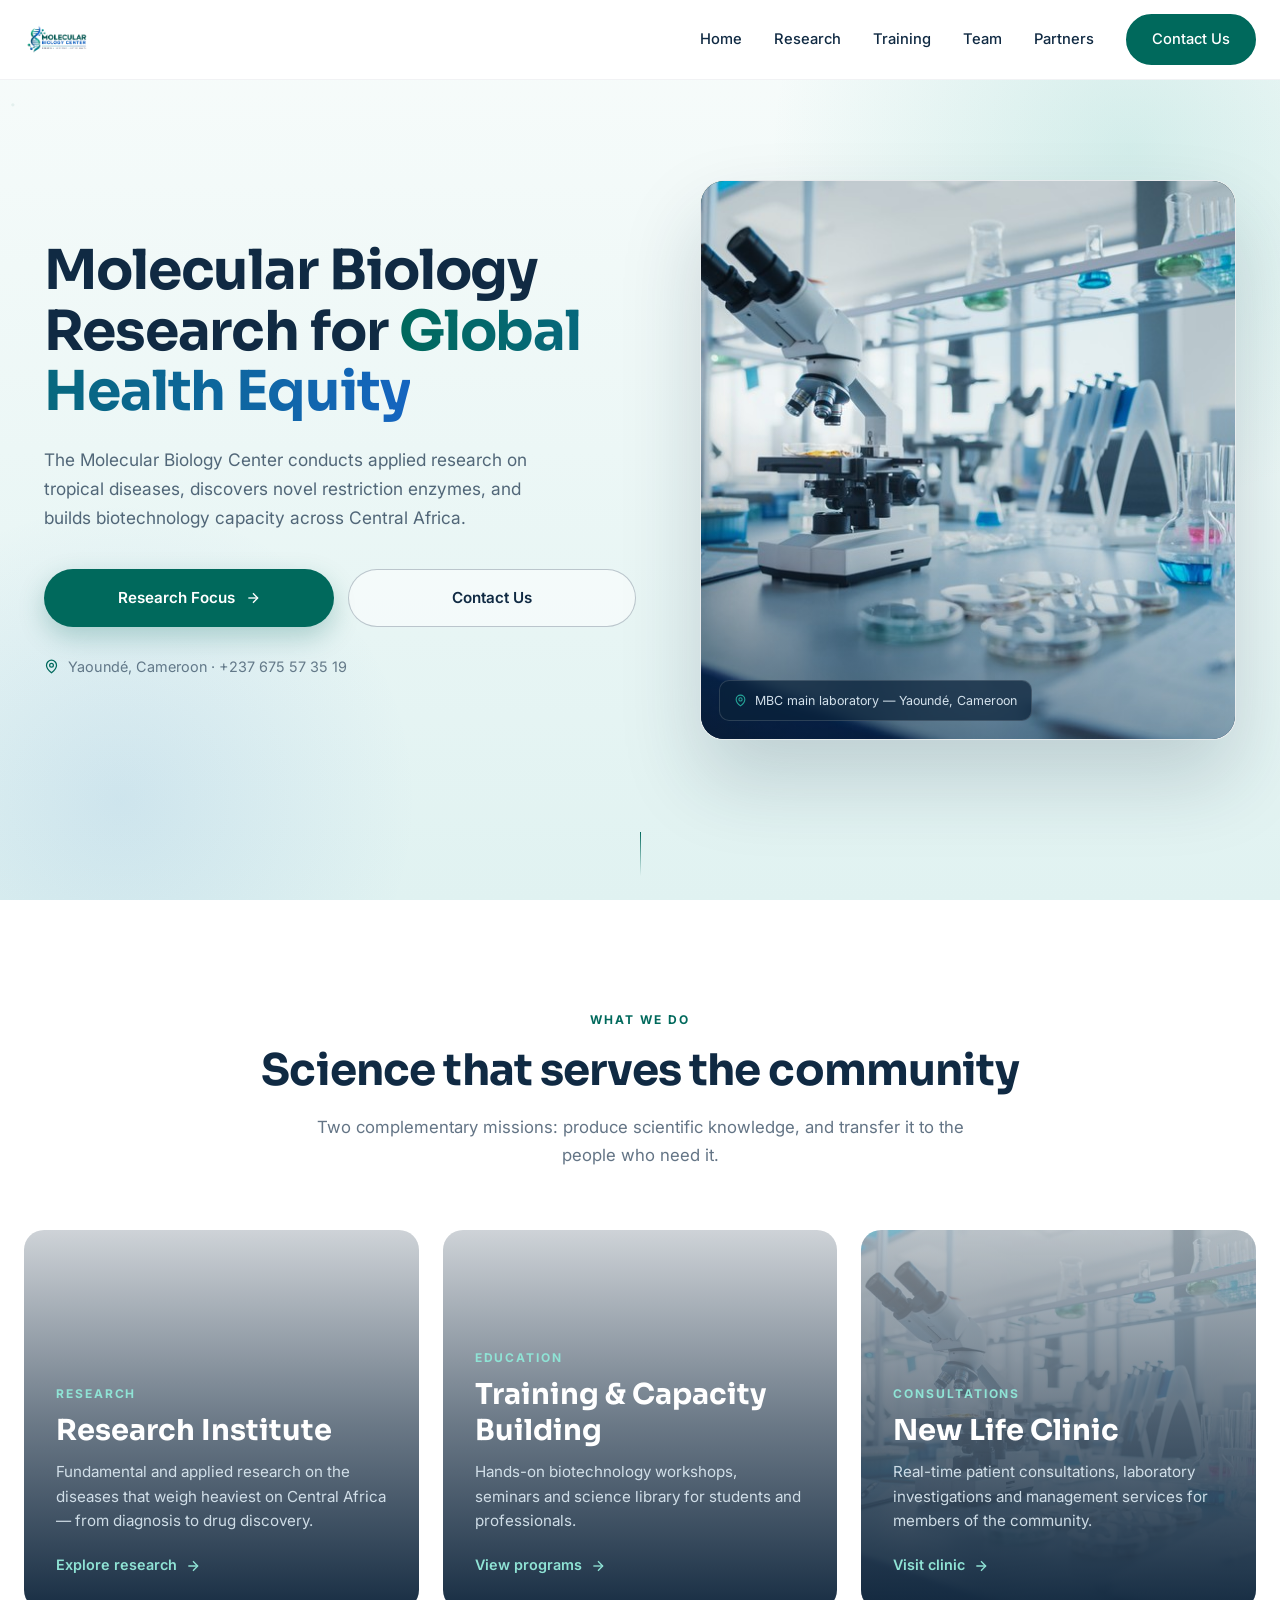
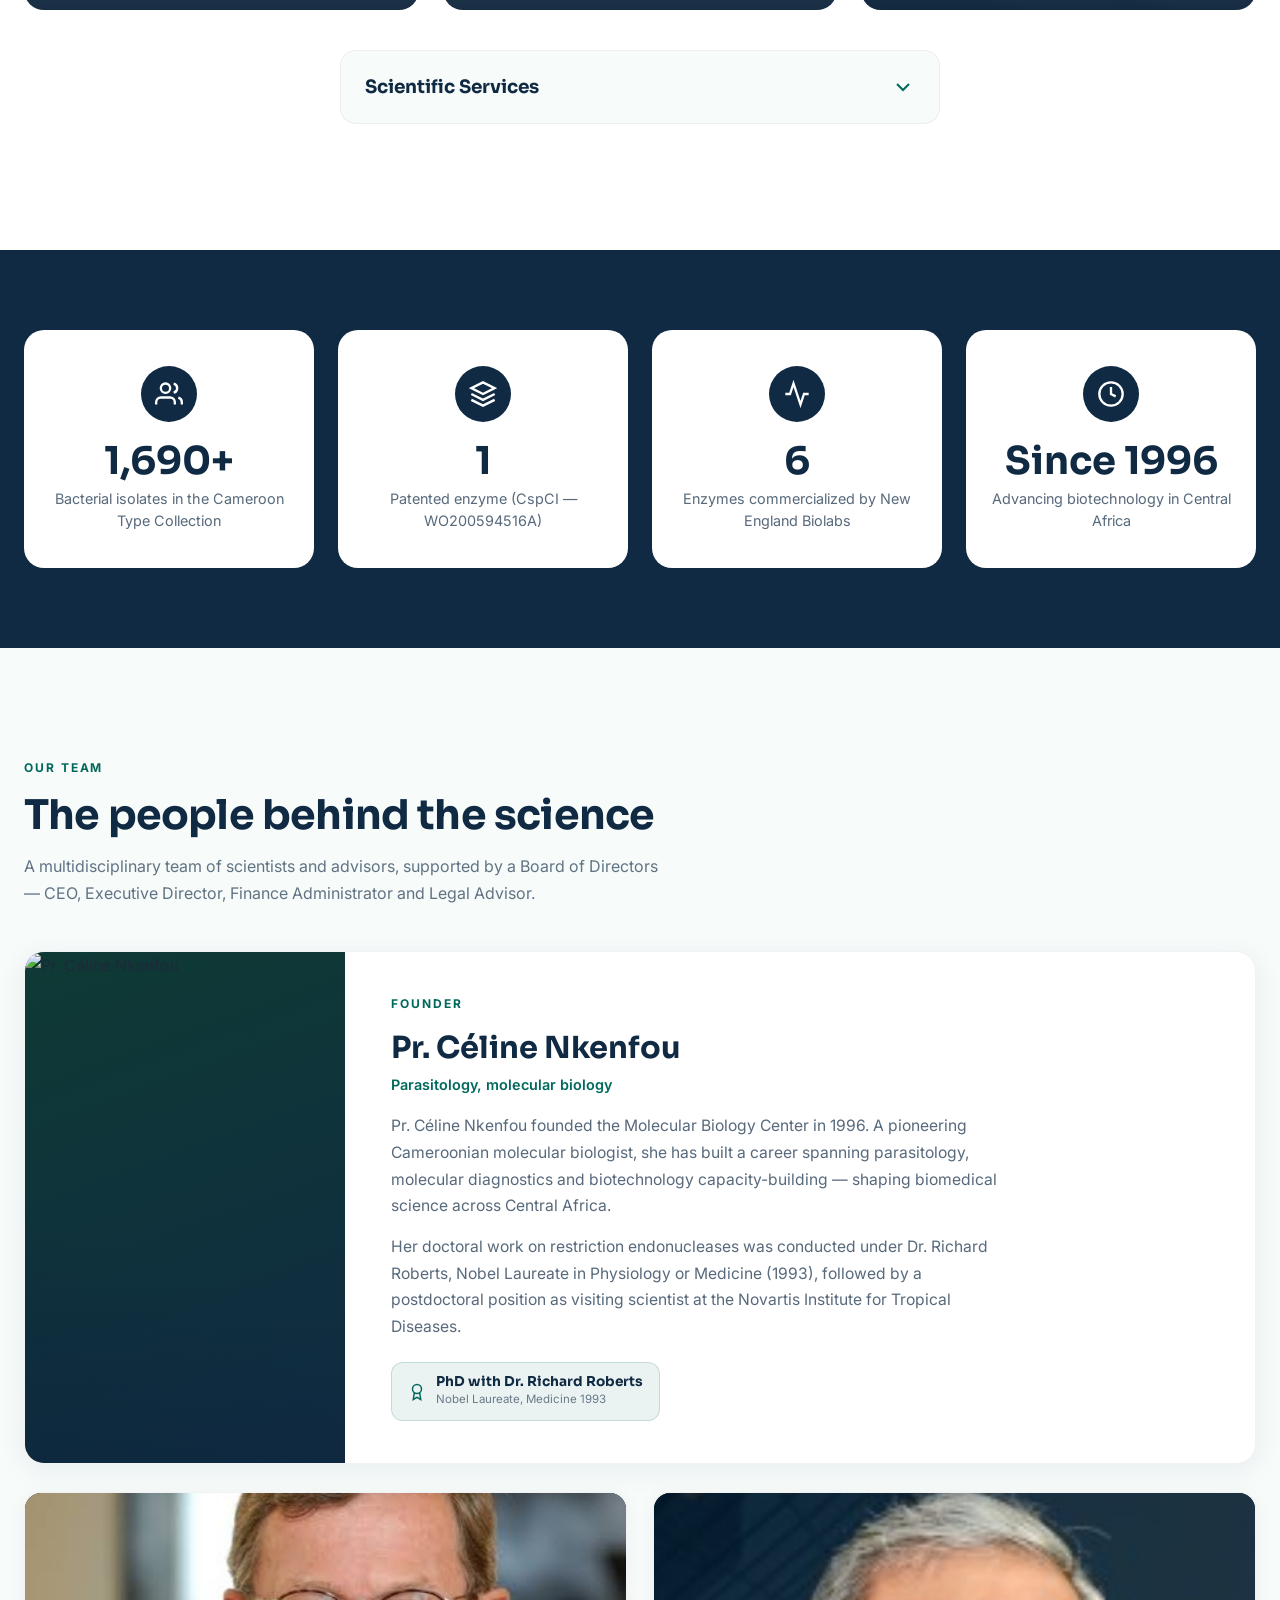
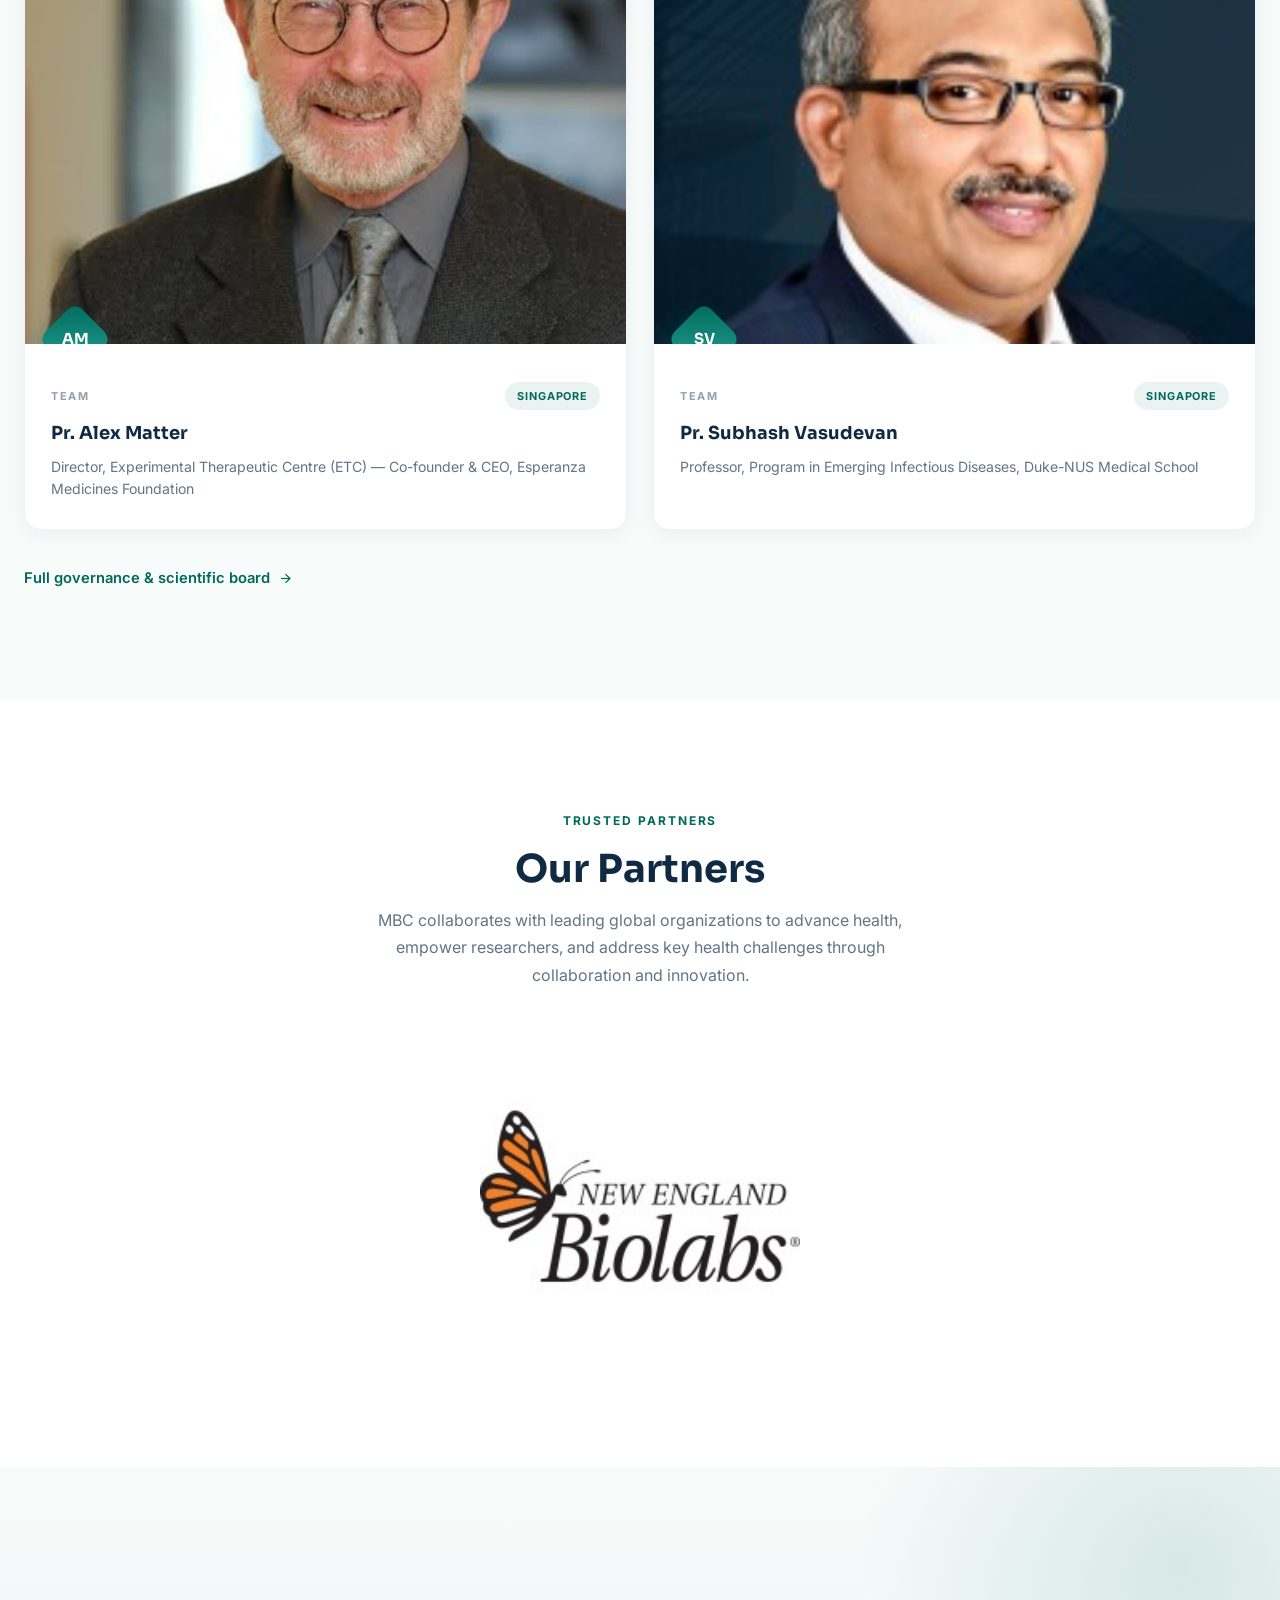
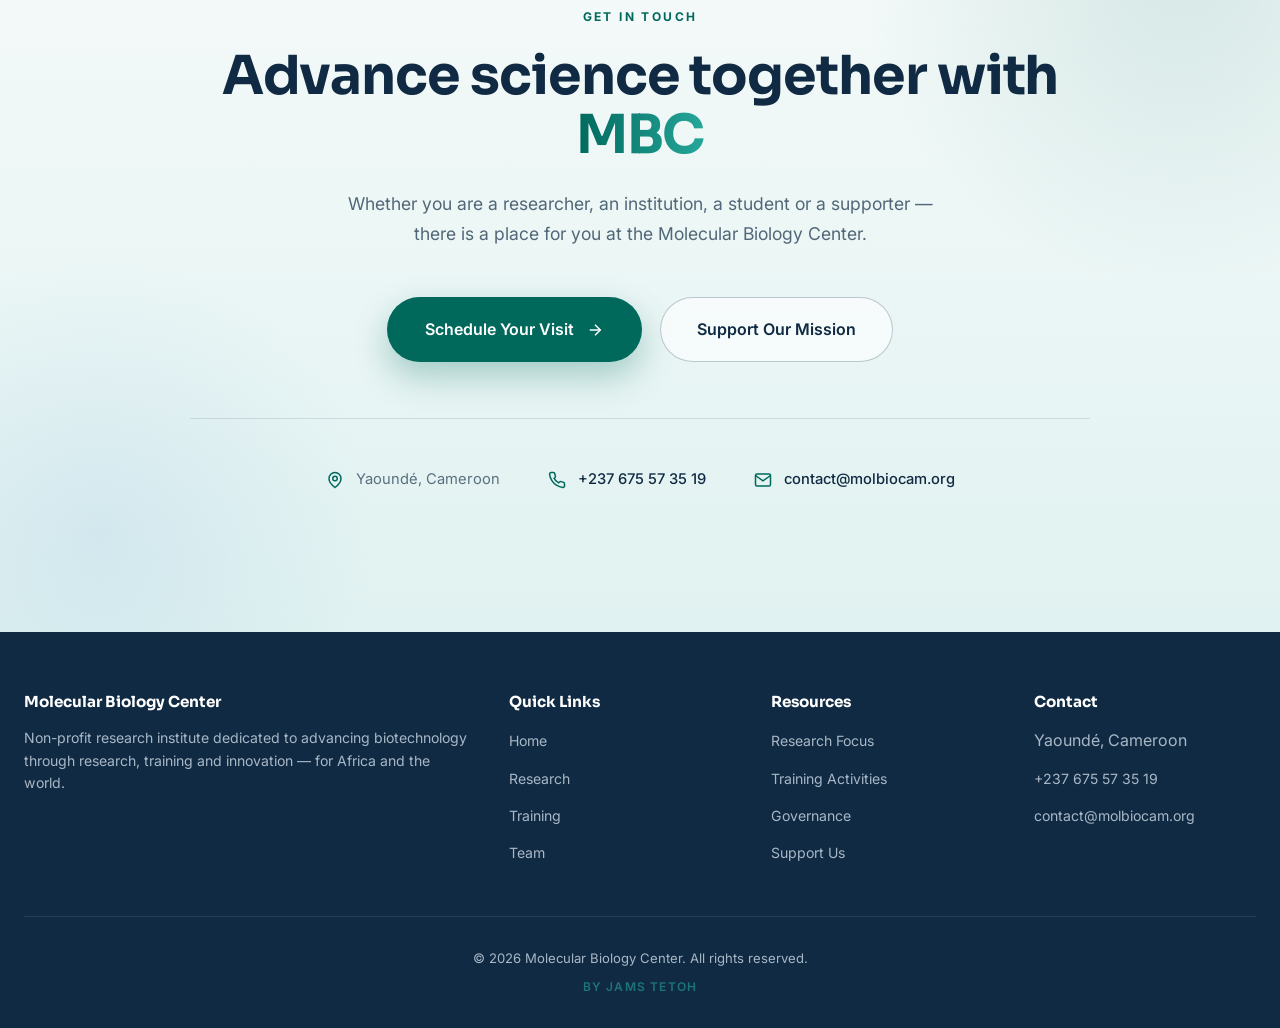
==== commit 5e3dee8d: "Optimize hero section mobile layout" ====
--- a/index.html
+++ b/index.html
@@ -69,18 +69,19 @@
 .mbcx-hero::after{content:"";position:absolute;width:680px;height:680px;left:-220px;bottom:-240px;background:radial-gradient(circle,rgba(21,101,192,.10),transparent 62%);border-radius:50%;}
 .mbcx-particles{position:absolute;inset:0;z-index:1;}
 .mbcx-hero-inner{position:relative;z-index:2;max-width:1240px;margin:0 auto;width:100%;padding:110px 24px 90px;display:grid;grid-template-columns:minmax(0,1.05fr) minmax(0,.95fr);gap:64px;align-items:center;}
-.mbcx-hero h1{font-family:'Sora',sans-serif;font-weight:700;font-size:clamp(2rem,4.3vw,3.8rem);line-height:1.1;letter-spacing:-.02em;color:#102A43;margin:0 0 22px;max-width:560px;}
+.mbcx-hero h1{font-family:'Sora',sans-serif;font-weight:700;font-size:clamp(2rem,4.3vw,3.8rem);line-height:1.1;letter-spacing:-.02em;color:#102A43;margin:0 0 22px;max-width:560px;text-wrap:balance;}
 .mbcx-hero h1 .acc{background:linear-gradient(90deg,#00695C,#1565C0);-webkit-background-clip:text;background-clip:text;color:transparent;}
 .mbcx-sub{color:rgba(16,42,67,.7);font-size:1.08rem;line-height:1.7;max-width:500px;margin:0 0 36px;}
 .mbcx-cta{display:flex;gap:14px;flex-wrap:wrap;}
 .mbcx-btn-solid{display:inline-flex;align-items:center;gap:10px;background:#00695C;color:#fff;padding:15px 32px;border-radius:50px;font-weight:600;font-size:.95rem;text-decoration:none;transition:all .3s cubic-bezier(.4,0,.2,1);box-shadow:0 10px 26px rgba(0,105,92,.25);flex:1;justify-content:center;min-width:0;}
 .mbcx-btn-solid:hover{background:#005a50;transform:translateY(-2px);box-shadow:0 14px 32px rgba(0,105,92,.35);}
-.mbcx-btn-solid svg{width:16px;height:16px;transition:transform .3s;}
+.mbcx-btn-solid svg{width:16px;height:16px;transition:transform .3s;flex-shrink:0;}
 .mbcx-btn-solid:hover svg{transform:translateX(4px);}
 .mbcx-btn-ghost{display:inline-flex;align-items:center;justify-content:center;padding:15px 30px;border:1.5px solid rgba(16,42,67,.25);border-radius:50px;color:#102A43;font-weight:600;font-size:.95rem;text-decoration:none;background:rgba(255,255,255,.5);transition:all .3s;flex:1;min-width:0;}
 .mbcx-btn-ghost:hover{border-color:#00695C;color:#00695C;background:#fff;transform:translateY(-2px);}
-.mbcx-contactline{display:flex;align-items:center;gap:9px;margin-top:28px;color:rgba(16,42,67,.6);font-size:.9rem;flex-wrap:wrap;}
+.mbcx-contactline{display:flex;align-items:center;gap:9px;margin-top:28px;color:rgba(16,42,67,.6);font-size:.9rem;}
 .mbcx-contactline svg{width:15px;height:15px;color:#00695C;flex-shrink:0;}
+.mbcx-contactline span{min-width:0;}
 .mbcx-visual{position:relative;}
 .mbcx-frame{position:relative;width:100%;aspect-ratio:4/5;max-height:560px;border-radius:24px;overflow:hidden;border:1px solid rgba(255,255,255,.9);box-shadow:0 40px 80px rgba(16,42,67,.18);background:linear-gradient(160deg,#0E3A34,#102A43);}
 .mbcx-frame img{width:100%;height:100%;object-fit:cover;display:block;}
@@ -97,7 +98,7 @@
 .mbcx-hero.loaded .mbcx-visual{animation:mbcxIn 1.1s cubic-bezier(.16,1,.3,1) .4s forwards;}
 @keyframes mbcxIn{to{opacity:1;transform:translateY(0);}}
 
-/* ===== MISSIONS SECTION ===== */
+/* ===== MISSIONS ===== */
 .mbcx-missions{background:#fff;padding:110px 24px;font-family:'Inter',sans-serif;}
 .mbcx-missions-inner{max-width:1240px;margin:0 auto;}
 .mbcx-overline{font-size:.75rem;font-weight:700;letter-spacing:.16em;text-transform:uppercase;color:#00695C;margin-bottom:14px;display:block;}
@@ -105,8 +106,6 @@
 .mission-intro.in{opacity:1;transform:none;}
 .mission-intro h2{font-family:'Sora',sans-serif;font-weight:700;font-size:clamp(1.8rem,3.4vw,2.8rem);letter-spacing:-.02em;color:#102A43;margin:0 0 14px;}
 .mission-intro p{color:rgba(16,42,67,.65);font-size:1.05rem;line-height:1.7;max-width:60ch;margin:0 auto;}
-
-/* Grille des 3 grandes cartes (Research, Training, Live Clinic) */
 .mission-grid{display:grid;grid-template-columns:repeat(auto-fit,minmax(320px,1fr));gap:24px;margin-bottom:40px;}
 .mission-card-large{display:flex;flex-direction:column;justify-content:flex-end;padding:32px;border-radius:20px;min-height:380px;position:relative;overflow:hidden;text-decoration:none;transition:transform .3s ease,box-shadow .3s ease;opacity:0;transform:translateY(20px);}
 .mission-card-large.in{opacity:1;transform:translateY(0);transition:opacity .8s cubic-bezier(.16,1,.3,1),transform .8s cubic-bezier(.16,1,.3,1);}
@@ -121,13 +120,9 @@
 .mission-card-large .card-arrow{display:inline-flex;align-items:center;gap:8px;color:#8FE3D5;font-weight:600;font-size:.9rem;}
 .mission-card-large .card-arrow svg{width:16px;height:16px;transition:transform .3s;}
 .mission-card-large:hover .card-arrow svg{transform:translateX(4px);}
-
-/* Couleurs spécifiques par carte */
 .card-research::before{background-image:url('https://molbiocam.org/wp-content/uploads/2023/11/1408_001-2.jpg');}
 .card-training::before{background-image:url('https://molbiocam.org/wp-content/uploads/2023/11/1409_001-a.jpg');}
 .card-clinic::before{background-image:url('/photos/hero-lab.jpg');}
-
-/* Cartes accordéon Services */
 .services-accordion{max-width:600px;margin:0 auto;opacity:0;transform:translateY(20px);}
 .services-accordion.in{opacity:1;transform:translateY(0);transition:opacity .8s cubic-bezier(.16,1,.3,1),transform .8s cubic-bezier(.16,1,.3,1);}
 .accordion-item{background:#F7FBFA;border-radius:16px;overflow:hidden;border:1px solid rgba(16,42,67,.06);margin-bottom:16px;}
@@ -143,7 +138,7 @@
 .services-list li{counter-increment:svc;position:relative;padding:12px 0 12px 40px;border-top:1px solid rgba(16,42,67,.08);font-size:.92rem;color:#33475E;line-height:1.5;}
 .services-list li::before{content:"0" counter(svc);position:absolute;left:0;top:12px;font-family:'Sora',sans-serif;font-weight:700;font-size:.85rem;color:#00695C;}
 
-/* ===== IMPACT CARDS ===== */
+/* ===== IMPACT ===== */
 .mbcx-impact{background:#102A43;padding:80px 24px;font-family:'Inter',sans-serif;}
 .mbcx-impact-inner{max-width:1240px;margin:0 auto;}
 .impact-grid{display:grid;grid-template-columns:repeat(4,1fr);gap:24px;}
@@ -154,7 +149,7 @@
 .impact-number{font-family:'Sora',sans-serif;font-weight:700;font-size:clamp(1.8rem,3vw,2.4rem);color:#102A43;margin:0 0 8px;line-height:1;}
 .impact-label{font-size:.9rem;color:rgba(16,42,67,.7);line-height:1.5;margin:0;word-wrap:break-word;}
 
-/* ===== TEAM (STYLE ORIGINAL) ===== */
+/* ===== TEAM ===== */
 .mbcx-lead{background:#F7FBFA;padding:110px 24px;font-family:'Inter',sans-serif;}
 .mbcx-lead-inner{max-width:1240px;margin:0 auto;}
 .tm-head{margin-bottom:44px;opacity:0;transform:translateY(20px);transition:opacity .9s cubic-bezier(.16,1,.3,1),transform .9s cubic-bezier(.16,1,.3,1);}
@@ -180,7 +175,6 @@
 .tm-card:hover{transform:translateY(-8px);box-shadow:0 24px 55px rgba(16,42,67,.12);}
 .mbcx-lead.in .tm-card:nth-child(1){animation:tmIn .7s cubic-bezier(.16,1,.3,1) .3s forwards;}
 .mbcx-lead.in .tm-card:nth-child(2){animation:tmIn .7s cubic-bezier(.16,1,.3,1) .42s forwards;}
-.mbcx-lead.in .tm-card:nth-child(3){animation:tmIn .7s cubic-bezier(.16,1,.3,1) .54s forwards;}
 @keyframes tmIn{from{opacity:0;transform:translateY(24px);}to{opacity:1;transform:translateY(0);}}
 .tm-media{position:relative;aspect-ratio:4/3;border-radius:16px 16px 0 0;background:linear-gradient(135deg,#0E3A34,#102A43);overflow:hidden;}
 .tm-media::before{content:attr(data-initials);position:absolute;inset:0;display:flex;align-items:center;justify-content:center;font-family:'Sora',sans-serif;font-weight:700;font-size:3.2rem;color:rgba(255,255,255,.16);z-index:1;}
@@ -250,7 +244,7 @@
 .dev-signature{display:block;margin-top:8px;font-size:.75rem;color:rgba(38,166,154,.6);font-weight:600;letter-spacing:.1em;text-transform:uppercase;transition:color .3s ease;}
 .dev-signature:hover{color:#26A69A;}
 
-/* ===== ANIMATIONS SCROLL ===== */
+/* ===== ANIMATIONS ===== */
 .mbcx-reveal{opacity:0;transform:translateY(30px);transition:opacity .8s cubic-bezier(.16,1,.3,1),transform .8s cubic-bezier(.16,1,.3,1);}
 .mbcx-reveal.visible{opacity:1;transform:translateY(0);}
 .mbcx-reveal-left{opacity:0;transform:translateX(-30px);transition:opacity .8s cubic-bezier(.16,1,.3,1),transform .8s cubic-bezier(.16,1,.3,1);}
@@ -276,26 +270,30 @@
 @media(max-width:430px){
   html,body{overflow-x:hidden !important;}*{max-width:100%;}
   .mbc-header{padding:12px 16px;}.mbc-header.scrolled{padding:8px 16px;}.mbc-logo-img{height:34px;}
-  .mbcx-hero-inner{padding:70px 16px 50px !important;gap:28px !important;}
-  .mbcx-hero h1{font-size:clamp(1.5rem,7vw,2rem) !important;margin:0 0 16px !important;}
-  .mbcx-sub{font-size:.9rem !important;margin-bottom:24px !important;}
-  .mbcx-btn-solid,.mbcx-btn-ghost{padding:12px 16px !important;font-size:.85rem !important;}
-  .mbcx-contactline{font-size:.82rem !important;margin-top:20px !important;}
+  
+  /* HERO MOBILE OPTIMISÉ */
+  .mbcx-hero{min-height:auto !important;}
+  .mbcx-hero-inner{padding:88px 18px 48px !important;gap:32px !important;}
+  .mbcx-hero h1{font-size:clamp(1.55rem,6.6vw,1.95rem) !important;line-height:1.18 !important;margin:0 0 14px !important;letter-spacing:-.015em !important;}
+  .mbcx-hero h1 .acc{white-space:nowrap;}
+  .mbcx-sub{font-size:.92rem !important;line-height:1.65 !important;margin-bottom:22px !important;}
+  .mbcx-cta{gap:10px !important;flex-wrap:nowrap !important;}
+  .mbcx-btn-solid,.mbcx-btn-ghost{white-space:nowrap;padding:13px 16px !important;font-size:.86rem !important;gap:8px !important;border-radius:14px !important;}
+  .mbcx-btn-solid svg{width:14px !important;height:14px !important;}
+  .mbcx-contactline{font-size:.82rem !important;margin-top:18px !important;gap:8px !important;}
+  
   .mbcx-missions,.mbcx-lead,.mbcx-partners,.mbcx-cta-final{padding:60px 16px !important;}
   .mission-intro h2,.tm-head h2,.partners-head h2,.mbcx-cta-inner h2{font-size:clamp(1.4rem,6vw,1.8rem) !important;}
   .mission-intro p,.tm-head p,.partners-head p{font-size:.9rem !important;}
   .mbcx-overline{font-size:.7rem !important;}
-  
   .mission-card-large{min-height:300px !important;padding:24px !important;}
   .mission-card-large h3{font-size:1.3rem !important;}
-  
   .impact-grid{grid-template-columns:1fr 1fr !important;gap:16px !important;}
   .impact-card{padding:24px 16px !important;border-radius:16px !important;}
   .impact-icon{width:48px !important;height:48px !important;margin-bottom:16px !important;}
   .impact-icon svg{width:24px !important;height:24px !important;}
   .impact-number{font-size:clamp(1.4rem,5vw,1.8rem) !important;}
   .impact-label{font-size:.82rem !important;line-height:1.4 !important;}
-  
   .tm-founder{grid-template-columns:1fr !important;}
   .tm-founder-body{padding:20px 16px !important;}
   .tm-founder-body h3{font-size:1.3rem !important;}
@@ -306,12 +304,14 @@
   .tm-body p{font-size:.85rem !important;}
   .mbcx-cta-contact{flex-direction:column !important;align-items:center !important;gap:12px !important;padding-top:32px !important;}
   .mbcx-cta-actions{flex-direction:column !important;align-items:stretch !important;gap:12px !important;margin-bottom:40px !important;}
-  .mbcx-cta-solid,.mbcx-cta-ghost{justify-content:center !important;padding:14px 24px !important;}
+  .mbcx-cta-solid,.mbcx-cta-ghost{justify-content:center !important;padding:14px 24px !important;border-radius:50px !important;white-space:nowrap !important;}
   .mbc-footer{padding:32px 16px 16px !important;}.mbc-footer-grid{grid-template-columns:1fr !important;gap:20px !important;}
   .mbc-mobile-menu{padding:60px 16px 20px !important;}.mbc-mobile-link{font-size:1rem !important;padding:14px 0 !important;}
 }
 @media(max-width:360px){
   .mbc-logo-img{height:30px;}
+  .mbcx-hero h1{font-size:1.45rem !important;}
+  .mbcx-btn-solid,.mbcx-btn-ghost{padding:12px 12px !important;font-size:.8rem !important;}
   .impact-grid{grid-template-columns:1fr !important;}
   .impact-card{padding:20px 16px !important;}
 }
@@ -351,7 +351,7 @@
         <a class="mbcx-btn-solid" href="#research">Research Focus <svg viewBox="0 0 24 24" fill="none" stroke="currentColor" stroke-width="2"><path d="M5 12h14"/><path d="m12 5 7 7-7 7"/></svg></a>
         <a class="mbcx-btn-ghost" href="/contact/">Contact Us</a>
       </div>
-      <div class="mbcx-contactline"><svg viewBox="0 0 24 24" fill="none" stroke="currentColor" stroke-width="2"><path d="M20 10c0 6-8 12-8 12s-8-6-8-12a8 8 0 0 1 16 0Z"/><circle cx="12" cy="10" r="3"/></svg> Yaoundé, Cameroon · +237 675 57 35 19</div>
+      <div class="mbcx-contactline"><svg viewBox="0 0 24 24" fill="none" stroke="currentColor" stroke-width="2"><path d="M20 10c0 6-8 12-8 12s-8-6-8-12a8 8 0 0 1 16 0Z"/><circle cx="12" cy="10" r="3"/></svg><span>Yaoundé, Cameroon · +237 675 57 35 19</span></div>
     </div>
     <div class="mbcx-visual mbcx-reveal-right">
       <div class="mbcx-frame">
@@ -371,8 +371,6 @@
       <h2>Science that serves the community</h2>
       <p>Two complementary missions: produce scientific knowledge, and transfer it to the people who need it.</p>
     </div>
-    
-    <!-- 3 Grandes Cartes Visuelles -->
     <div class="mission-grid">
       <a href="/research-focus/" class="mission-card-large card-research mbcx-reveal">
         <span class="mbcx-overline">Research</span>
@@ -380,23 +378,19 @@
         <p>Fundamental and applied research on the diseases that weigh heaviest on Central Africa — from diagnosis to drug discovery.</p>
         <span class="card-arrow">Explore research <svg viewBox="0 0 24 24" fill="none" stroke="currentColor" stroke-width="2"><path d="M5 12h14"/><path d="m12 5 7 7-7 7"/></svg></span>
       </a>
-      
       <a href="#training" class="mission-card-large card-training mbcx-reveal">
         <span class="mbcx-overline">Education</span>
         <h3>Training & Capacity Building</h3>
         <p>Hands-on biotechnology workshops, seminars and science library for students and professionals.</p>
         <span class="card-arrow">View programs <svg viewBox="0 0 24 24" fill="none" stroke="currentColor" stroke-width="2"><path d="M5 12h14"/><path d="m12 5 7 7-7 7"/></svg></span>
       </a>
-      
       <a href="/live-clinic/" class="mission-card-large card-clinic mbcx-reveal">
-        <span class="mbcx-overline">Clinical</span>
-        <h3>Live Clinic</h3>
-        <p>Real-time patient consultations, diagnostic services and molecular testing for the community.</p>
+        <span class="mbcx-overline">Consultations</span>
+        <h3>New Life Clinic</h3>
+        <p>Real-time patient consultations, laboratory investigations and management services for members of the community.</p>
         <span class="card-arrow">Visit clinic <svg viewBox="0 0 24 24" fill="none" stroke="currentColor" stroke-width="2"><path d="M5 12h14"/><path d="m12 5 7 7-7 7"/></svg></span>
       </a>
     </div>
-
-    <!-- Accordéon Services -->
     <div class="services-accordion mbcx-reveal">
       <div class="accordion-item">
         <div class="accordion-header" onclick="this.parentElement.classList.toggle('open')">
@@ -446,7 +440,7 @@
   </div>
 </section>
 
-<!-- TEAM (ORIGINAL STYLE) -->
+<!-- TEAM -->
 <section class="mbcx-lead" id="team">
   <div class="mbcx-lead-inner">
     <div class="tm-head mbcx-reveal">
@@ -456,29 +450,18 @@
     </div>
     <article class="tm-founder mbcx-reveal-left">
       <div class="tm-founder-media">
-        <img src="https://molbiocam.org/wp-content/uploads/2023/10/pr-Kenfou.jpg" alt="Dr. Celine Nkenfou" loading="lazy">
+        <img src="https://molbiocam.org/wp-content/uploads/2023/10/pr-Kenfou.jpg" alt="Pr. Céline Nkenfou" loading="lazy">
       </div>
       <div class="tm-founder-body">
         <span class="mbcx-overline">Founder</span>
-        <h3>Dr. Celine Nkenfou</h3>
+        <h3>Pr. Céline Nkenfou</h3>
         <span class="tm-role">Parasitology, molecular biology</span>
-        <p>Dr. Celine Nkenfou founded the Molecular Biology Center in 1996. A pioneering Cameroonian molecular biologist, she has built a career spanning parasitology, molecular diagnostics and biotechnology capacity-building — shaping biomedical science across Central Africa.</p>
+        <p>Pr. Céline Nkenfou founded the Molecular Biology Center in 1996. A pioneering Cameroonian molecular biologist, she has built a career spanning parasitology, molecular diagnostics and biotechnology capacity-building — shaping biomedical science across Central Africa.</p>
         <p>Her doctoral work on restriction endonucleases was conducted under Dr. Richard Roberts, Nobel Laureate in Physiology or Medicine (1993), followed by a postdoctoral position as visiting scientist at the Novartis Institute for Tropical Diseases.</p>
         <span class="tm-nobel"><svg viewBox="0 0 24 24" fill="none" stroke="currentColor" stroke-width="2"><circle cx="12" cy="8" r="6"/><path d="M15.477 12.89 17 22l-5-3-5 3 1.523-9.11"/></svg><span><b>PhD with Dr. Richard Roberts</b><span>Nobel Laureate, Medicine 1993</span></span></span>
       </div>
     </article>
     <div class="tm-grid">
-      <article class="tm-card mbcx-reveal">
-        <div class="tm-media" data-initials="BN">
-          <span class="tm-imgwrap"><img src="/photos/team-nyasse.jpg" alt="Prof. Barthelemy Nyasse" loading="lazy" onerror="this.style.display='none';"></span>
-          <span class="tm-badge"><span>BN</span></span>
-        </div>
-        <div class="tm-body">
-          <div class="tm-meta"><span class="tm-kicker">Team</span><span class="tm-country">Cameroon</span></div>
-          <h4>Pr. Barthelemy Nyasse</h4>
-          <p>Department of Chemistry, Faculty of Science, University of Yaoundé I</p>
-        </div>
-      </article>
       <article class="tm-card mbcx-reveal">
         <div class="tm-media" data-initials="AM">
           <span class="tm-imgwrap"><img src="/photos/team-matter.jpg" alt="Prof. Alex Matter" loading="lazy" onerror="this.style.display='none';"></span>
@@ -554,39 +537,11 @@
 </footer>
 
 <script>
-// Menu Mobile avec Smooth Scroll
-(function(){
-  const t=document.getElementById('mbcMenuToggle'),m=document.getElementById('mbcMobileMenu'),b=document.getElementById('mbcBackdrop'),l=document.querySelectorAll('.mbc-mobile-link');
-  if(!t||!m)return;
-  function o(){t.classList.add('active');m.classList.add('active');b.classList.add('active');document.body.style.overflow='hidden';}
-  function c(){t.classList.remove('active');m.classList.remove('active');b.classList.remove('active');document.body.style.overflow='';}
-  t.addEventListener('click',()=>m.classList.contains('active')?c():o());
-  b.addEventListener('click',c);
-  l.forEach(x=>x.addEventListener('click',function(e){
-    const href=this.getAttribute('href');
-    if(href && href.startsWith('#')){
-      e.preventDefault();
-      const target=document.querySelector(href);
-      if(target) target.scrollIntoView({behavior:'smooth'});
-    }
-    setTimeout(c,250);
-  }));
-  document.addEventListener('keydown',e=>{if(e.key==='Escape'&&m.classList.contains('active'))c();});
-})();
-
-// Header Scroll
+(function(){const t=document.getElementById('mbcMenuToggle'),m=document.getElementById('mbcMobileMenu'),b=document.getElementById('mbcBackdrop'),l=document.querySelectorAll('.mbc-mobile-link');if(!t||!m)return;function o(){t.classList.add('active');m.classList.add('active');b.classList.add('active');document.body.style.overflow='hidden';}function c(){t.classList.remove('active');m.classList.remove('active');b.classList.remove('active');document.body.style.overflow='';}t.addEventListener('click',()=>m.classList.contains('active')?c():o());b.addEventListener('click',c);l.forEach(x=>x.addEventListener('click',function(e){const href=this.getAttribute('href');if(href&&href.startsWith('#')){e.preventDefault();const target=document.querySelector(href);if(target)target.scrollIntoView({behavior:'smooth'});}setTimeout(c,250);}));document.addEventListener('keydown',e=>{if(e.key==='Escape'&&m.classList.contains('active'))c();});})();
 (function(){const h=document.getElementById('mbcHeader');if(!h)return;let t=false;window.addEventListener('scroll',()=>{if(!t){requestAnimationFrame(()=>{h.classList.toggle('scrolled',window.scrollY>50);t=false;});t=true;}});})();
-
-// Particules Hero
 (function(){const h=document.querySelector('.mbcx-hero');if(!h)return;setTimeout(()=>h.classList.add('loaded'),80);const r=window.matchMedia('(prefers-reduced-motion: reduce)').matches,c=document.getElementById('mbcxParticles');if(c&&!r){const x=c.getContext('2d');let W,H,D,P=[];const s=()=>{D=Math.min(window.devicePixelRatio||1,2);W=c.clientWidth;H=c.clientHeight;c.width=W*D;c.height=H*D;x.setTransform(D,0,0,D,0,0);P=[];const n=Math.min(42,Math.floor(W*H/28000));for(let i=0;i<n;i++)P.push({x:Math.random()*W,y:Math.random()*H,r:Math.random()*1.6+.4,vx:(Math.random()-.5)*.22,vy:(Math.random()-.5)*.22,a:Math.random()*.10+.04,c:Math.random()>.5?'0,105,92':'21,101,192'});};s();window.addEventListener('resize',s);let v=true;new IntersectionObserver(e=>{v=e[0].isIntersecting;}).observe(c);(function l(){requestAnimationFrame(l);if(!v)return;x.clearRect(0,0,W,H);for(let i=0;i<P.length;i++){const p=P[i];p.x+=p.vx;p.y+=p.vy;if(p.x<0)p.x=W;if(p.x>W)p.x=0;if(p.y<0)p.y=H;if(p.y>H)p.y=0;x.beginPath();x.arc(p.x,p.y,p.r,0,6.283);x.fillStyle='rgba('+p.c+','+p.a+')';x.fill();}})();}})();
-
-// Compteurs Impact
 (function(){const counters=document.querySelectorAll('[data-target]');if(counters.length===0)return;const io=new IntersectionObserver(entries=>{entries.forEach(entry=>{if(entry.isIntersecting){const el=entry.target;const target=parseInt(el.getAttribute('data-target'),10);const suffix=el.getAttribute('data-suffix')||'';const dur=1800;let start=null;function step(ts){if(!start)start=ts;const progress=Math.min((ts-start)/dur,1);const ease=1-Math.pow(1-progress,3);el.textContent=Math.round(target*ease).toLocaleString('en-US')+suffix;if(progress<1)requestAnimationFrame(step);}requestAnimationFrame(step);io.unobserve(el);}});},{threshold:0.5});counters.forEach(c=>io.observe(c));})();
-
-// Animations Scroll Générales
 (function(){const reveals=document.querySelectorAll('.mbcx-reveal,.mbcx-reveal-left,.mbcx-reveal-right,.mbcx-reveal-scale,.mission-intro,.mission-card-large,.services-accordion,.impact-card,.tm-head,.tm-founder,.tm-card,.ld-link,.partners-head,.partner-logo-wrap');if(reveals.length===0)return;const io=new IntersectionObserver(entries=>{entries.forEach(entry=>{if(entry.isIntersecting){entry.target.classList.add('in','visible');io.unobserve(entry.target);}});},{threshold:0.12,rootMargin:'0px 0px -40px 0px'});reveals.forEach(el=>io.observe(el));})();
-
-// Scroll Spy Menu Mobile
 (function(){const ls=document.querySelectorAll('.mbc-mobile-link'),ss=[];ls.forEach(l=>{const id=l.getAttribute('data-section');if(id){const s=document.getElementById(id);if(s)ss.push({link:l,section:s});}});if(ss.length===0)return;const ob=new IntersectionObserver(es=>{es.forEach(e=>{if(e.isIntersecting){ls.forEach(l=>l.classList.remove('active'));const m=ss.find(s=>s.section===e.target);if(m)m.link.classList.add('active');}});},{threshold:0.3,rootMargin:'-20% 0px -60% 0px'});ss.forEach(s=>ob.observe(s.section));})();
 </script>
 </body>
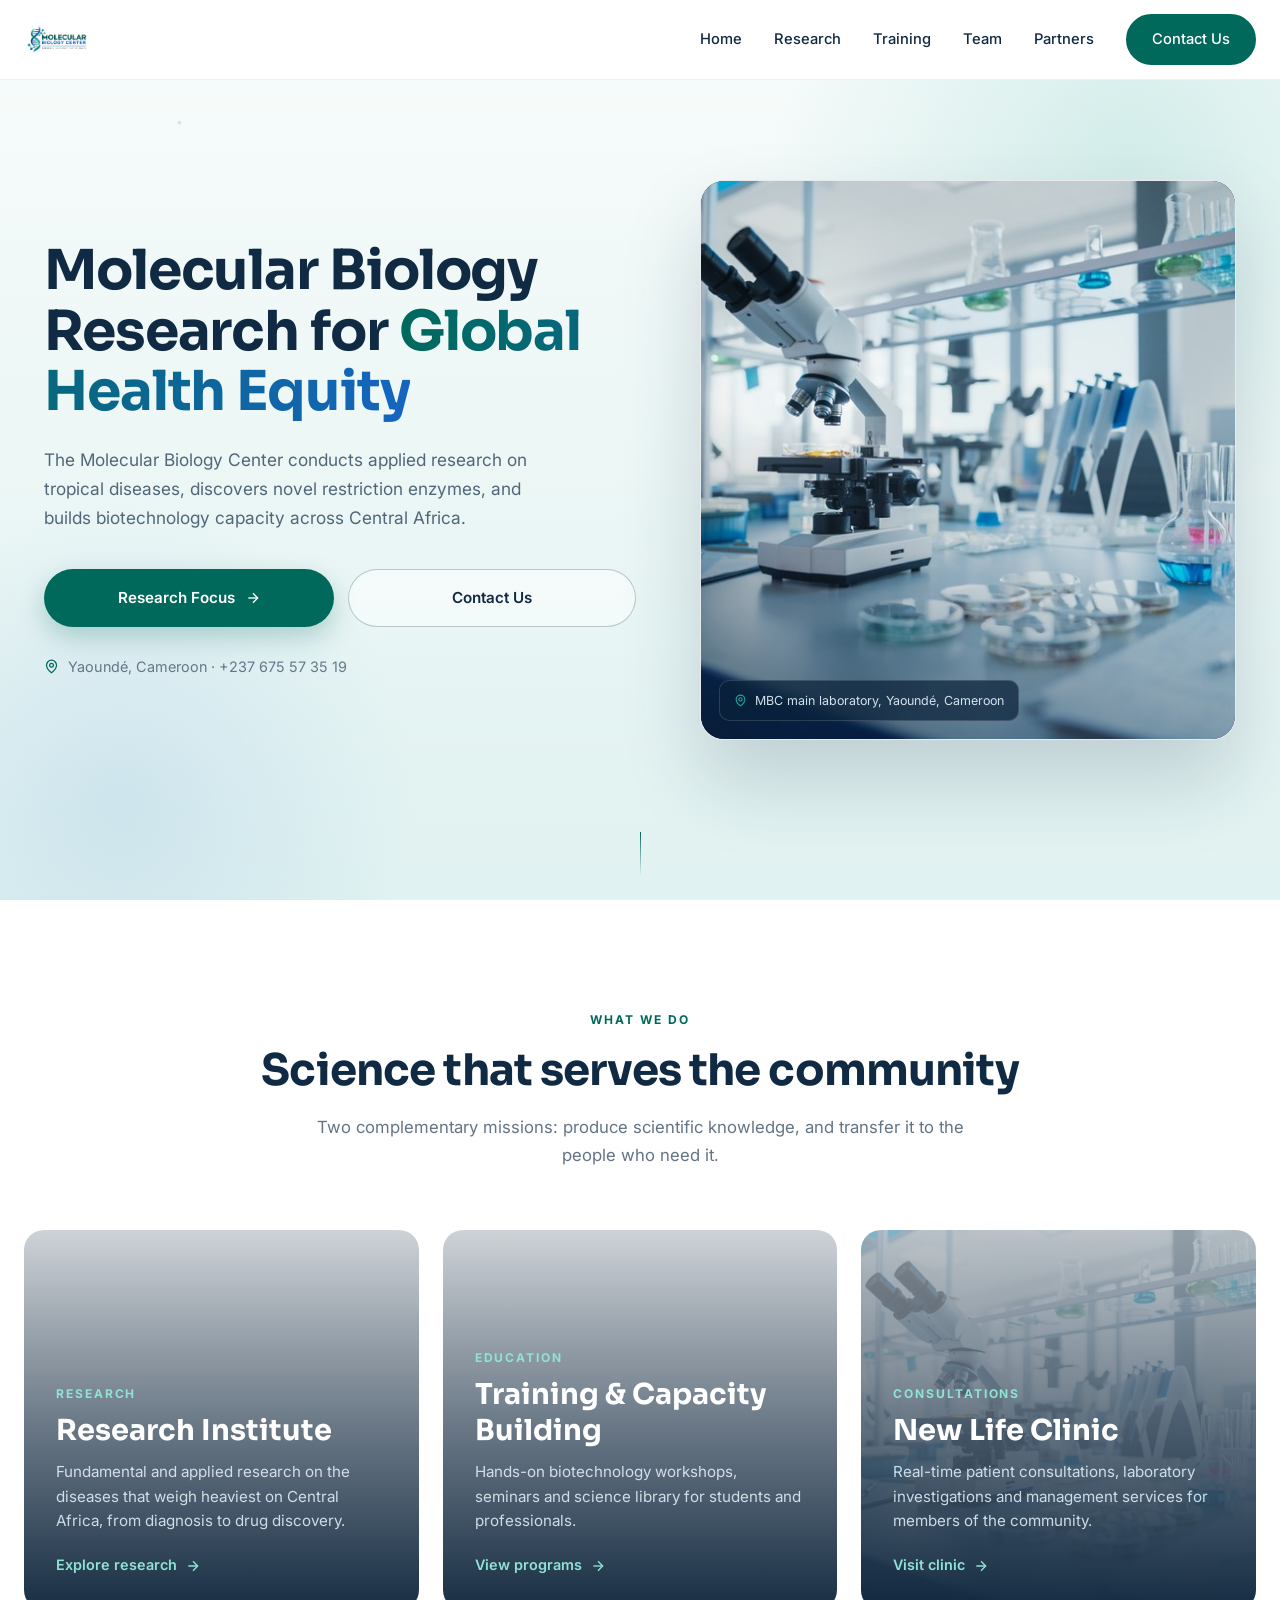
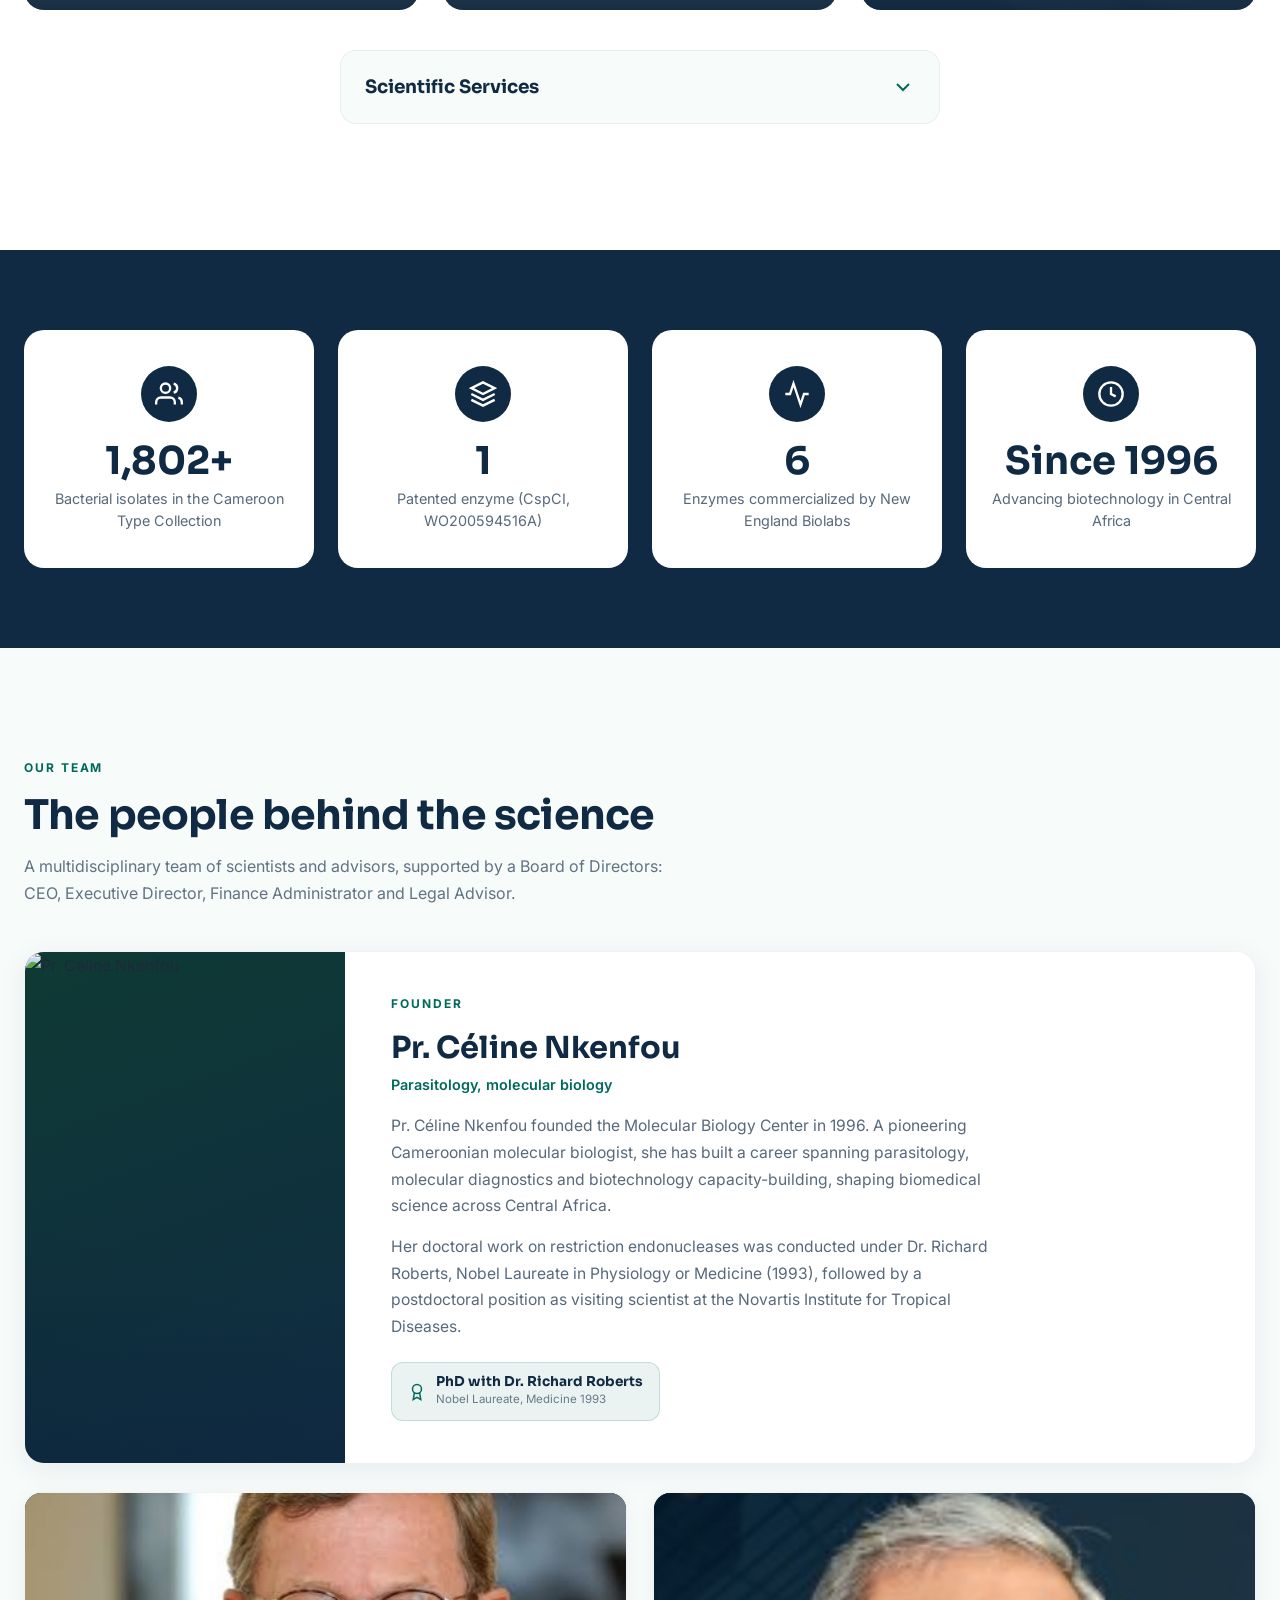
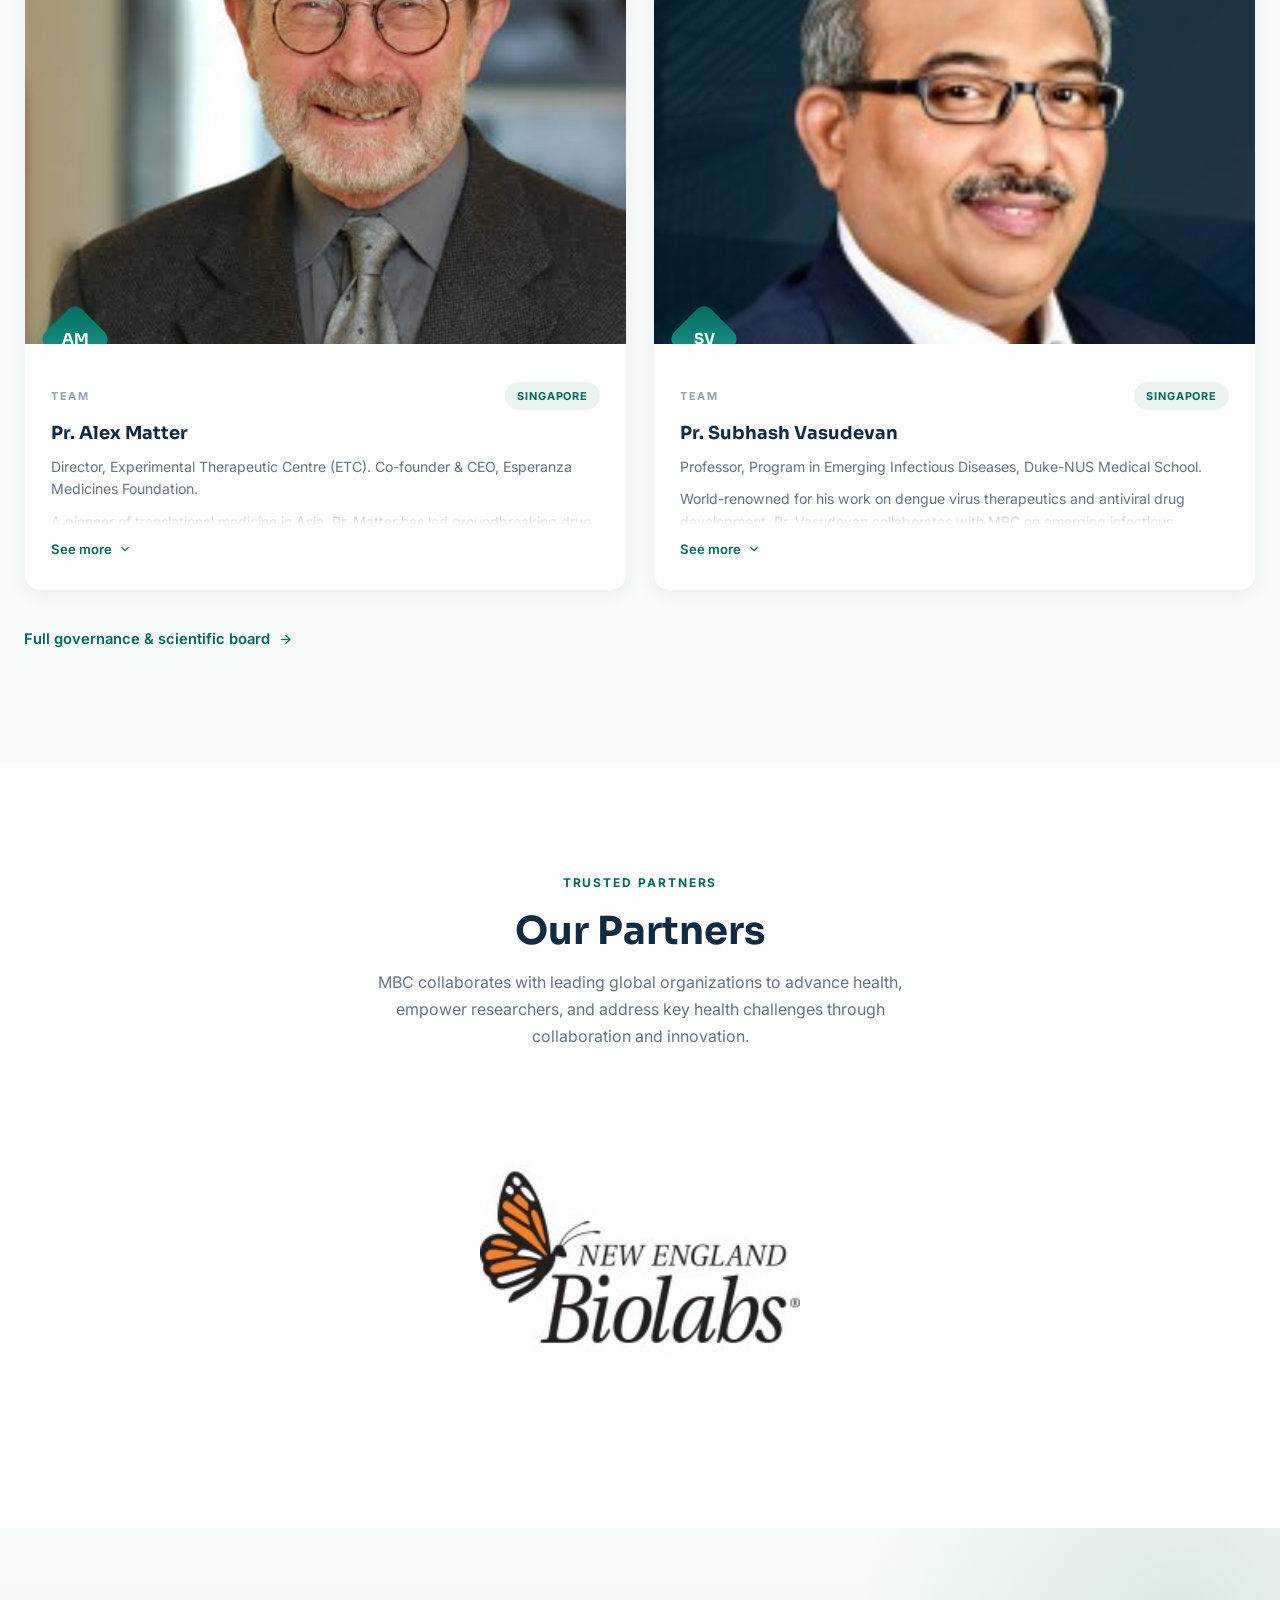
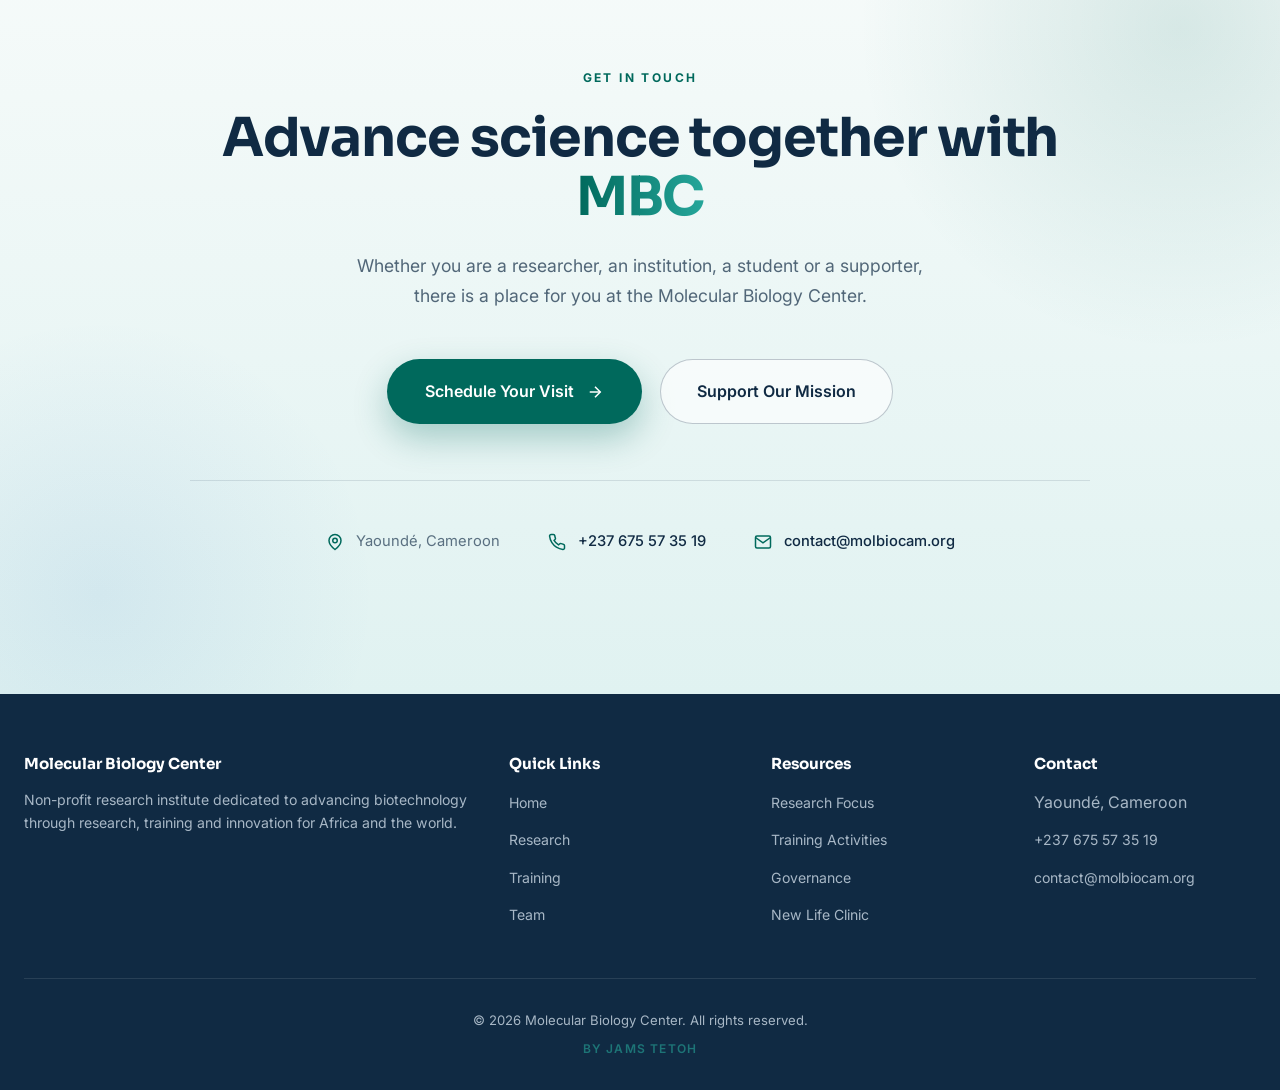
==== commit 730bfb03: "Link clinic page + remove Kelvine from MBC team (moved to clinic)" ====
--- a/index.html
+++ b/index.html
@@ -97,8 +97,6 @@
 .mbcx-hero.loaded .mbcx-contactline{animation:mbcxIn .9s cubic-bezier(.16,1,.3,1) .72s forwards;}
 .mbcx-hero.loaded .mbcx-visual{animation:mbcxIn 1.1s cubic-bezier(.16,1,.3,1) .4s forwards;}
 @keyframes mbcxIn{to{opacity:1;transform:translateY(0);}}
-
-/* ===== MISSIONS ===== */
 .mbcx-missions{background:#fff;padding:110px 24px;font-family:'Inter',sans-serif;}
 .mbcx-missions-inner{max-width:1240px;margin:0 auto;}
 .mbcx-overline{font-size:.75rem;font-weight:700;letter-spacing:.16em;text-transform:uppercase;color:#00695C;margin-bottom:14px;display:block;}
@@ -137,8 +135,6 @@
 .services-list{list-style:none;padding:0;margin:0;counter-reset:svc;}
 .services-list li{counter-increment:svc;position:relative;padding:12px 0 12px 40px;border-top:1px solid rgba(16,42,67,.08);font-size:.92rem;color:#33475E;line-height:1.5;}
 .services-list li::before{content:"0" counter(svc);position:absolute;left:0;top:12px;font-family:'Sora',sans-serif;font-weight:700;font-size:.85rem;color:#00695C;}
-
-/* ===== IMPACT ===== */
 .mbcx-impact{background:#102A43;padding:80px 24px;font-family:'Inter',sans-serif;}
 .mbcx-impact-inner{max-width:1240px;margin:0 auto;}
 .impact-grid{display:grid;grid-template-columns:repeat(4,1fr);gap:24px;}
@@ -148,8 +144,6 @@
 .impact-icon svg{width:28px;height:28px;color:#fff;}
 .impact-number{font-family:'Sora',sans-serif;font-weight:700;font-size:clamp(1.8rem,3vw,2.4rem);color:#102A43;margin:0 0 8px;line-height:1;}
 .impact-label{font-size:.9rem;color:rgba(16,42,67,.7);line-height:1.5;margin:0;word-wrap:break-word;}
-
-/* ===== TEAM ===== */
 .mbcx-lead{background:#F7FBFA;padding:110px 24px;font-family:'Inter',sans-serif;}
 .mbcx-lead-inner{max-width:1240px;margin:0 auto;}
 .tm-head{margin-bottom:44px;opacity:0;transform:translateY(20px);transition:opacity .9s cubic-bezier(.16,1,.3,1),transform .9s cubic-bezier(.16,1,.3,1);}
@@ -191,12 +185,19 @@
 .tm-country{padding:5px 12px;border-radius:50px;background:rgba(0,105,92,.08);color:#00695C;font-size:.68rem;font-weight:700;letter-spacing:.08em;text-transform:uppercase;white-space:nowrap;}
 .tm-body h4{font-family:'Sora',sans-serif;font-weight:700;font-size:1.12rem;color:#102A43;margin:0 0 10px;line-height:1.3;}
 .tm-body p{color:rgba(16,42,67,.65);font-size:.88rem;line-height:1.6;margin:0;}
+.tm-desc{position:relative;overflow:hidden;max-height:4.6em;transition:max-height .7s cubic-bezier(.16,1,.3,1);}
+.tm-desc p{margin:0 0 10px !important;}
+.tm-desc::after{content:"";position:absolute;left:0;right:0;bottom:0;height:26px;background:linear-gradient(180deg,rgba(255,255,255,0),#fff 85%);pointer-events:none;transition:opacity .4s;}
+.tm-card.expanded .tm-desc{max-height:1600px;}
+.tm-card.expanded .tm-desc::after{opacity:0;}
+.tm-more-btn{display:inline-flex;align-items:center;gap:6px;margin-top:12px;background:none;border:none;cursor:pointer;color:#00695C;font-weight:600;font-size:.82rem;font-family:'Inter',sans-serif;padding:0;transition:color .2s;}
+.tm-more-btn:hover{color:#005a50;text-decoration:underline;}
+.tm-more-btn svg{width:14px;height:14px;transition:transform .3s;}
+.tm-card.expanded .tm-more-btn svg{transform:rotate(180deg);}
 .ld-link{display:inline-flex;align-items:center;gap:8px;color:#00695C;font-weight:600;font-size:.92rem;text-decoration:none;}
 .ld-link svg{width:15px;height:15px;transition:transform .25s;}
 .ld-link:hover svg{transform:translateX(4px);}
 .ld-link:hover{text-decoration:underline;}
-
-/* ===== PARTNERS ===== */
 .mbcx-partners{background:#fff;padding:110px 24px;font-family:'Inter',sans-serif;}
 .mbcx-partners-inner{max-width:800px;margin:0 auto;text-align:center;}
 .partners-head{margin-bottom:48px;opacity:0;transform:translateY(20px);transition:opacity .9s cubic-bezier(.16,1,.3,1),transform .9s cubic-bezier(.16,1,.3,1);}
@@ -206,8 +207,6 @@
 .partner-logo-wrap{opacity:0;transform:translateY(20px);transition:opacity .9s cubic-bezier(.16,1,.3,1),transform .9s cubic-bezier(.16,1,.3,1);}
 .partner-logo-wrap.in{opacity:1;transform:none;}
 .partner-logo{max-width:320px;width:100%;height:auto;margin:0 auto;display:block;}
-
-/* ===== CTA FINAL ===== */
 .mbcx-cta-final{background:linear-gradient(180deg,#F7FBFA 0%,#E0F2F1 100%);padding:140px 24px;font-family:'Inter',sans-serif;position:relative;overflow:hidden;}
 .mbcx-cta-final::before{content:"";position:absolute;width:700px;height:700px;right:-250px;top:-250px;background:radial-gradient(circle,rgba(0,105,92,.12),transparent 65%);border-radius:50%;}
 .mbcx-cta-final::after{content:"";position:absolute;width:600px;height:600px;left:-200px;bottom:-200px;background:radial-gradient(circle,rgba(21,101,192,.08),transparent 65%);border-radius:50%;}
@@ -229,8 +228,6 @@
 .mbcx-cta-contact-item svg{width:18px;height:18px;color:#00695C;flex-shrink:0;}
 .mbcx-cta-contact-item a{color:#102A43;text-decoration:none;transition:color .3s;font-weight:500;}
 .mbcx-cta-contact-item a:hover{color:#00695C;}
-
-/* ===== FOOTER ===== */
 .mbc-footer{background:#102A43;color:rgba(232,244,253,.7);padding:60px 24px 30px;font-family:'Inter',sans-serif;}
 .mbc-footer-inner{max-width:1240px;margin:0 auto;}
 .mbc-footer-grid{display:grid;grid-template-columns:2fr 1fr 1fr 1fr;gap:40px;margin-bottom:40px;}
@@ -243,8 +240,6 @@
 .mbc-footer-bottom{padding-top:30px;border-top:1px solid rgba(255,255,255,.1);text-align:center;font-size:.82rem;position:relative;}
 .dev-signature{display:block;margin-top:8px;font-size:.75rem;color:rgba(38,166,154,.6);font-weight:600;letter-spacing:.1em;text-transform:uppercase;transition:color .3s ease;}
 .dev-signature:hover{color:#26A69A;}
-
-/* ===== ANIMATIONS ===== */
 .mbcx-reveal{opacity:0;transform:translateY(30px);transition:opacity .8s cubic-bezier(.16,1,.3,1),transform .8s cubic-bezier(.16,1,.3,1);}
 .mbcx-reveal.visible{opacity:1;transform:translateY(0);}
 .mbcx-reveal-left{opacity:0;transform:translateX(-30px);transition:opacity .8s cubic-bezier(.16,1,.3,1),transform .8s cubic-bezier(.16,1,.3,1);}
@@ -253,8 +248,6 @@
 .mbcx-reveal-right.visible{opacity:1;transform:translateX(0);}
 .mbcx-reveal-scale{opacity:0;transform:scale(.92);transition:opacity .8s cubic-bezier(.16,1,.3,1),transform .8s cubic-bezier(.16,1,.3,1);}
 .mbcx-reveal-scale.visible{opacity:1;transform:scale(1);}
-
-/* ===== RESPONSIVE ===== */
 @media(max-width:960px){
   .mbcx-hero-inner{grid-template-columns:1fr;gap:44px;padding:90px 20px 60px;}
   .mbcx-frame{aspect-ratio:16/10;max-height:none;}
@@ -270,8 +263,6 @@
 @media(max-width:430px){
   html,body{overflow-x:hidden !important;}*{max-width:100%;}
   .mbc-header{padding:12px 16px;}.mbc-header.scrolled{padding:8px 16px;}.mbc-logo-img{height:34px;}
-  
-  /* HERO MOBILE OPTIMISÉ */
   .mbcx-hero{min-height:auto !important;}
   .mbcx-hero-inner{padding:88px 18px 48px !important;gap:32px !important;}
   .mbcx-hero h1{font-size:clamp(1.55rem,6.6vw,1.95rem) !important;line-height:1.18 !important;margin:0 0 14px !important;letter-spacing:-.015em !important;}
@@ -281,7 +272,6 @@
   .mbcx-btn-solid,.mbcx-btn-ghost{white-space:nowrap;padding:13px 16px !important;font-size:.86rem !important;gap:8px !important;border-radius:14px !important;}
   .mbcx-btn-solid svg{width:14px !important;height:14px !important;}
   .mbcx-contactline{font-size:.82rem !important;margin-top:18px !important;gap:8px !important;}
-  
   .mbcx-missions,.mbcx-lead,.mbcx-partners,.mbcx-cta-final{padding:60px 16px !important;}
   .mission-intro h2,.tm-head h2,.partners-head h2,.mbcx-cta-inner h2{font-size:clamp(1.4rem,6vw,1.8rem) !important;}
   .mission-intro p,.tm-head p,.partners-head p{font-size:.9rem !important;}
@@ -356,7 +346,7 @@
     <div class="mbcx-visual mbcx-reveal-right">
       <div class="mbcx-frame">
         <img src="/photos/hero-lab.jpg" alt="MBC research team at work" loading="lazy">
-        <span class="mbcx-caption"><svg viewBox="0 0 24 24" fill="none" stroke="currentColor" stroke-width="2"><path d="M20 10c0 6-8 12-8 12s-8-6-8-12a8 8 0 0 1 16 0Z"/><circle cx="12" cy="10" r="3"/></svg> MBC main laboratory — Yaoundé, Cameroon</span>
+        <span class="mbcx-caption"><svg viewBox="0 0 24 24" fill="none" stroke="currentColor" stroke-width="2"><path d="M20 10c0 6-8 12-8 12s-8-6-8-12a8 8 0 0 1 16 0Z"/><circle cx="12" cy="10" r="3"/></svg> MBC main laboratory, Yaoundé, Cameroon</span>
       </div>
     </div>
   </div>
@@ -375,7 +365,7 @@
       <a href="/research-focus/" class="mission-card-large card-research mbcx-reveal">
         <span class="mbcx-overline">Research</span>
         <h3>Research Institute</h3>
-        <p>Fundamental and applied research on the diseases that weigh heaviest on Central Africa — from diagnosis to drug discovery.</p>
+        <p>Fundamental and applied research on the diseases that weigh heaviest on Central Africa, from diagnosis to drug discovery.</p>
         <span class="card-arrow">Explore research <svg viewBox="0 0 24 24" fill="none" stroke="currentColor" stroke-width="2"><path d="M5 12h14"/><path d="m12 5 7 7-7 7"/></svg></span>
       </a>
       <a href="#training" class="mission-card-large card-training mbcx-reveal">
@@ -384,7 +374,7 @@
         <p>Hands-on biotechnology workshops, seminars and science library for students and professionals.</p>
         <span class="card-arrow">View programs <svg viewBox="0 0 24 24" fill="none" stroke="currentColor" stroke-width="2"><path d="M5 12h14"/><path d="m12 5 7 7-7 7"/></svg></span>
       </a>
-      <a href="/live-clinic/" class="mission-card-large card-clinic mbcx-reveal">
+      <a href="new-life-clinic.html" class="mission-card-large card-clinic mbcx-reveal">
         <span class="mbcx-overline">Consultations</span>
         <h3>New Life Clinic</h3>
         <p>Real-time patient consultations, laboratory investigations and management services for members of the community.</p>
@@ -400,7 +390,7 @@
         <div class="accordion-body">
           <div class="accordion-content">
             <ul class="services-list">
-              <li>Consultancy — collaboration and execution of research projects</li>
+              <li>Consultancy: collaboration and execution of research projects</li>
               <li>Provision of biological materials from Africa</li>
               <li>Biotechnology workshops for professionals</li>
               <li>Seminars, conferences and workshops</li>
@@ -424,7 +414,7 @@
       <div class="impact-card mbcx-reveal-scale">
         <div class="impact-icon"><svg viewBox="0 0 24 24" fill="none" stroke="currentColor" stroke-width="2"><path d="M12 2L2 7l10 5 10-5-10-5z"/><path d="M2 17l10 5 10-5"/><path d="M2 12l10 5 10-5"/></svg></div>
         <div class="impact-number"><span data-target="1" data-suffix="">0</span></div>
-        <p class="impact-label">Patented enzyme (CspCI — WO200594516A)</p>
+        <p class="impact-label">Patented enzyme (CspCI, WO200594516A)</p>
       </div>
       <div class="impact-card mbcx-reveal-scale">
         <div class="impact-icon"><svg viewBox="0 0 24 24" fill="none" stroke="currentColor" stroke-width="2"><path d="M22 12h-4l-3 9L9 3l-3 9H2"/></svg></div>
@@ -446,7 +436,7 @@
     <div class="tm-head mbcx-reveal">
       <span class="mbcx-overline">Our Team</span>
       <h2>The people behind the science</h2>
-      <p>A multidisciplinary team of scientists and advisors, supported by a Board of Directors — CEO, Executive Director, Finance Administrator and Legal Advisor.</p>
+      <p>A multidisciplinary team of scientists and advisors, supported by a Board of Directors: CEO, Executive Director, Finance Administrator and Legal Advisor.</p>
     </div>
     <article class="tm-founder mbcx-reveal-left">
       <div class="tm-founder-media">
@@ -456,7 +446,7 @@
         <span class="mbcx-overline">Founder</span>
         <h3>Pr. Céline Nkenfou</h3>
         <span class="tm-role">Parasitology, molecular biology</span>
-        <p>Pr. Céline Nkenfou founded the Molecular Biology Center in 1996. A pioneering Cameroonian molecular biologist, she has built a career spanning parasitology, molecular diagnostics and biotechnology capacity-building — shaping biomedical science across Central Africa.</p>
+        <p>Pr. Céline Nkenfou founded the Molecular Biology Center in 1996. A pioneering Cameroonian molecular biologist, she has built a career spanning parasitology, molecular diagnostics and biotechnology capacity-building, shaping biomedical science across Central Africa.</p>
         <p>Her doctoral work on restriction endonucleases was conducted under Dr. Richard Roberts, Nobel Laureate in Physiology or Medicine (1993), followed by a postdoctoral position as visiting scientist at the Novartis Institute for Tropical Diseases.</p>
         <span class="tm-nobel"><svg viewBox="0 0 24 24" fill="none" stroke="currentColor" stroke-width="2"><circle cx="12" cy="8" r="6"/><path d="M15.477 12.89 17 22l-5-3-5 3 1.523-9.11"/></svg><span><b>PhD with Dr. Richard Roberts</b><span>Nobel Laureate, Medicine 1993</span></span></span>
       </div>
@@ -470,7 +460,11 @@
         <div class="tm-body">
           <div class="tm-meta"><span class="tm-kicker">Team</span><span class="tm-country">Singapore</span></div>
           <h4>Pr. Alex Matter</h4>
-          <p>Director, Experimental Therapeutic Centre (ETC) — Co-founder & CEO, Esperanza Medicines Foundation</p>
+          <div class="tm-desc">
+            <p>Director, Experimental Therapeutic Centre (ETC). Co-founder & CEO, Esperanza Medicines Foundation.</p>
+            <p>A pioneer of translational medicine in Asia, Pr. Matter has led groundbreaking drug discovery programs for neglected infectious diseases, including dengue and malaria. He advises MBC on therapeutic innovation and international research partnerships.</p>
+          </div>
+          <button class="tm-more-btn"><span>See more</span> <svg viewBox="0 0 24 24" fill="none" stroke="currentColor" stroke-width="2"><path d="m6 9 6 6 6-6"/></svg></button>
         </div>
       </article>
       <article class="tm-card mbcx-reveal">
@@ -481,7 +475,11 @@
         <div class="tm-body">
           <div class="tm-meta"><span class="tm-kicker">Team</span><span class="tm-country">Singapore</span></div>
           <h4>Pr. Subhash Vasudevan</h4>
-          <p>Professor, Program in Emerging Infectious Diseases, Duke-NUS Medical School</p>
+          <div class="tm-desc">
+            <p>Professor, Program in Emerging Infectious Diseases, Duke-NUS Medical School.</p>
+            <p>World-renowned for his work on dengue virus therapeutics and antiviral drug development, Pr. Vasudevan collaborates with MBC on emerging infectious diseases research and capacity building in molecular virology.</p>
+          </div>
+          <button class="tm-more-btn"><span>See more</span> <svg viewBox="0 0 24 24" fill="none" stroke="currentColor" stroke-width="2"><path d="m6 9 6 6 6-6"/></svg></button>
         </div>
       </article>
     </div>
@@ -508,7 +506,7 @@
   <div class="mbcx-cta-inner mbcx-reveal-scale">
     <span class="overline">Get in touch</span>
     <h2>Advance science together with <span class="acc">MBC</span></h2>
-    <p>Whether you are a researcher, an institution, a student or a supporter — there is a place for you at the Molecular Biology Center.</p>
+    <p>Whether you are a researcher, an institution, a student or a supporter, there is a place for you at the Molecular Biology Center.</p>
     <div class="mbcx-cta-actions">
       <a class="mbcx-cta-solid" href="/contact/">Schedule Your Visit <svg viewBox="0 0 24 24" fill="none" stroke="currentColor" stroke-width="2"><path d="M5 12h14"/><path d="m12 5 7 7-7 7"/></svg></a>
       <a class="mbcx-cta-ghost" href="/financial-resources/">Support Our Mission</a>
@@ -524,9 +522,9 @@
 <footer class="mbc-footer">
   <div class="mbc-footer-inner">
     <div class="mbc-footer-grid">
-      <div><h4>Molecular Biology Center</h4><p>Non-profit research institute dedicated to advancing biotechnology through research, training and innovation — for Africa and the world.</p></div>
+      <div><h4>Molecular Biology Center</h4><p>Non-profit research institute dedicated to advancing biotechnology through research, training and innovation for Africa and the world.</p></div>
       <div><h4>Quick Links</h4><ul><li><a href="#home">Home</a></li><li><a href="#research">Research</a></li><li><a href="#training">Training</a></li><li><a href="#team">Team</a></li></ul></div>
-      <div><h4>Resources</h4><ul><li><a href="/research-focus/">Research Focus</a></li><li><a href="/training-activities/">Training Activities</a></li><li><a href="/governance/">Governance</a></li><li><a href="/financial-resources/">Support Us</a></li></ul></div>
+      <div><h4>Resources</h4><ul><li><a href="/research-focus/">Research Focus</a></li><li><a href="/training-activities/">Training Activities</a></li><li><a href="/governance/">Governance</a></li><li><a href="new-life-clinic.html">New Life Clinic</a></li></ul></div>
       <div><h4>Contact</h4><ul><li>Yaoundé, Cameroon</li><li><a href="tel:+237675573519">+237 675 57 35 19</a></li><li><a href="mailto:contact@molbiocam.org">contact@molbiocam.org</a></li></ul></div>
     </div>
     <div class="mbc-footer-bottom">
@@ -543,6 +541,7 @@
 (function(){const counters=document.querySelectorAll('[data-target]');if(counters.length===0)return;const io=new IntersectionObserver(entries=>{entries.forEach(entry=>{if(entry.isIntersecting){const el=entry.target;const target=parseInt(el.getAttribute('data-target'),10);const suffix=el.getAttribute('data-suffix')||'';const dur=1800;let start=null;function step(ts){if(!start)start=ts;const progress=Math.min((ts-start)/dur,1);const ease=1-Math.pow(1-progress,3);el.textContent=Math.round(target*ease).toLocaleString('en-US')+suffix;if(progress<1)requestAnimationFrame(step);}requestAnimationFrame(step);io.unobserve(el);}});},{threshold:0.5});counters.forEach(c=>io.observe(c));})();
 (function(){const reveals=document.querySelectorAll('.mbcx-reveal,.mbcx-reveal-left,.mbcx-reveal-right,.mbcx-reveal-scale,.mission-intro,.mission-card-large,.services-accordion,.impact-card,.tm-head,.tm-founder,.tm-card,.ld-link,.partners-head,.partner-logo-wrap');if(reveals.length===0)return;const io=new IntersectionObserver(entries=>{entries.forEach(entry=>{if(entry.isIntersecting){entry.target.classList.add('in','visible');io.unobserve(entry.target);}});},{threshold:0.12,rootMargin:'0px 0px -40px 0px'});reveals.forEach(el=>io.observe(el));})();
 (function(){const ls=document.querySelectorAll('.mbc-mobile-link'),ss=[];ls.forEach(l=>{const id=l.getAttribute('data-section');if(id){const s=document.getElementById(id);if(s)ss.push({link:l,section:s});}});if(ss.length===0)return;const ob=new IntersectionObserver(es=>{es.forEach(e=>{if(e.isIntersecting){ls.forEach(l=>l.classList.remove('active'));const m=ss.find(s=>s.section===e.target);if(m)m.link.classList.add('active');}});},{threshold:0.3,rootMargin:'-20% 0px -60% 0px'});ss.forEach(s=>ob.observe(s.section));})();
+(function(){document.querySelectorAll('.tm-more-btn').forEach(function(btn){btn.addEventListener('click',function(){const card=this.closest('.tm-card');card.classList.toggle('expanded');this.querySelector('span').textContent=card.classList.contains('expanded')?'See less':'See more';});});})();
 </script>
 </body>
 </html>
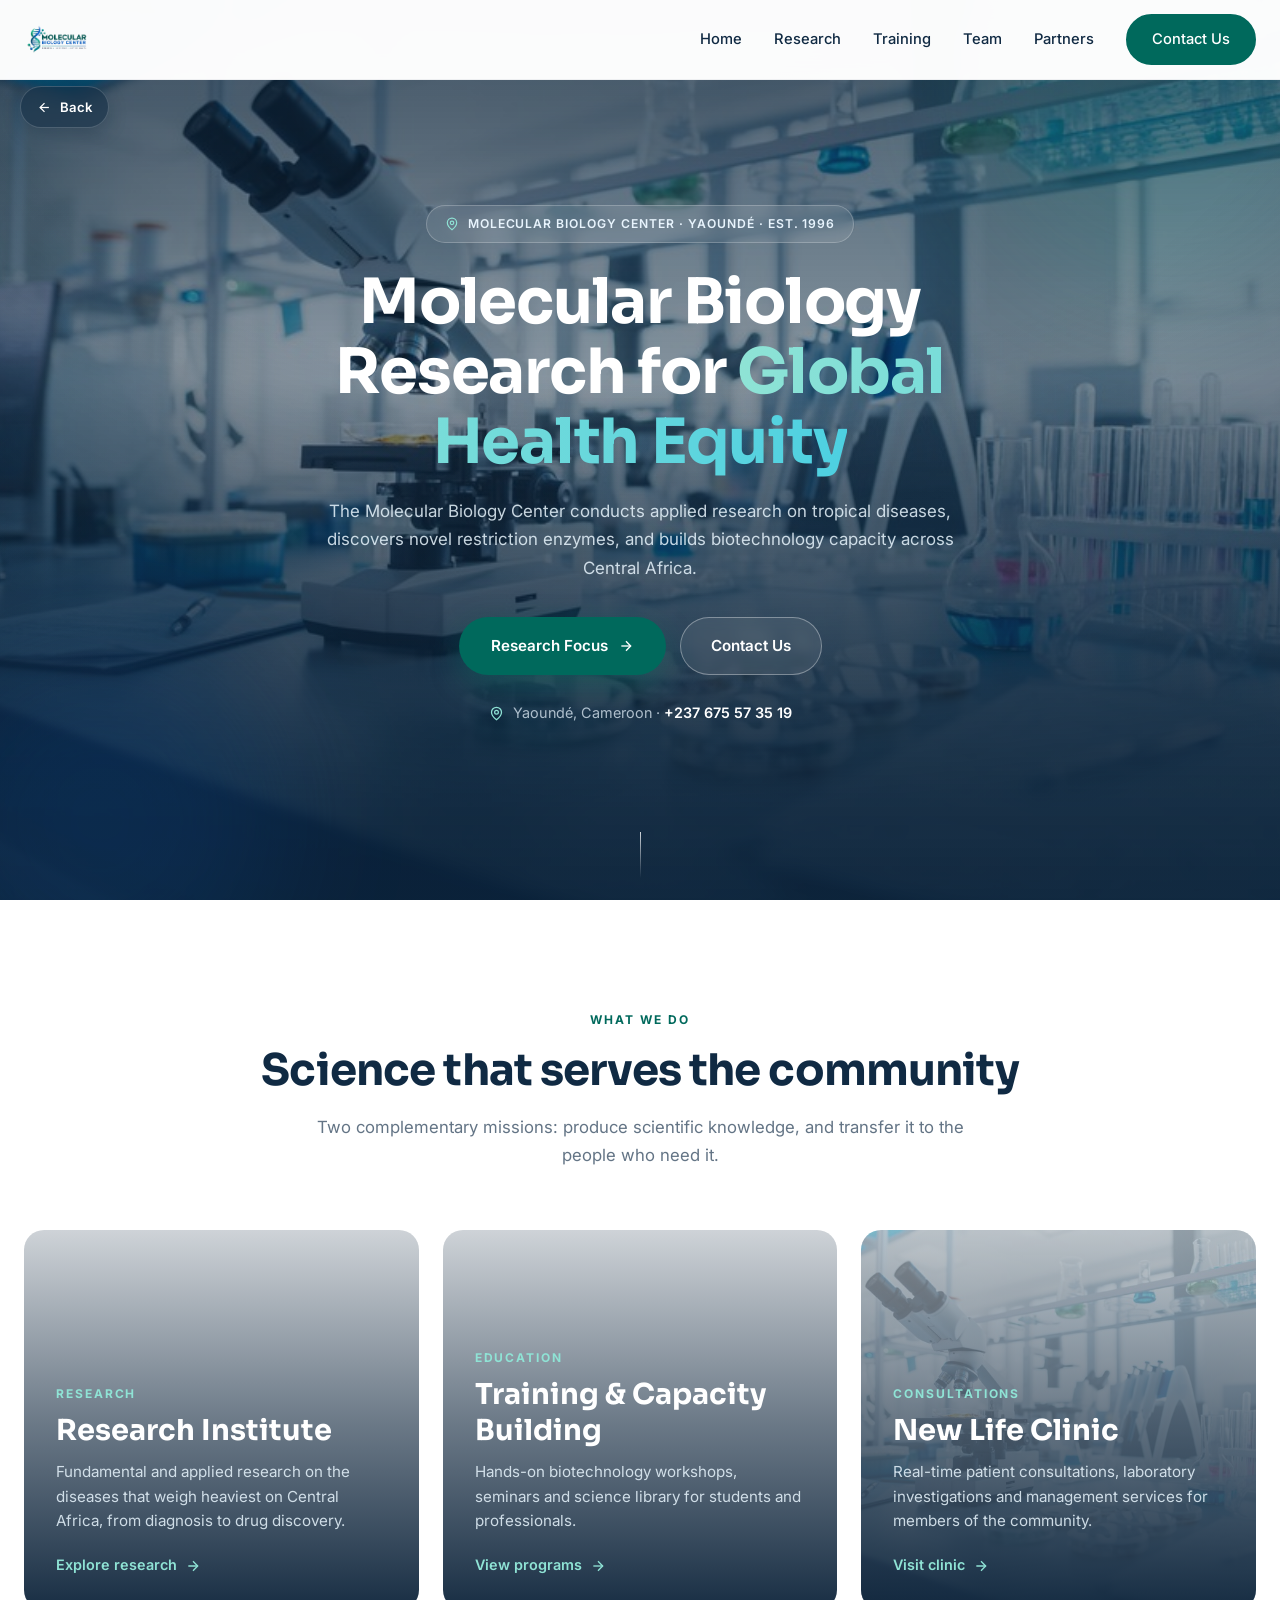
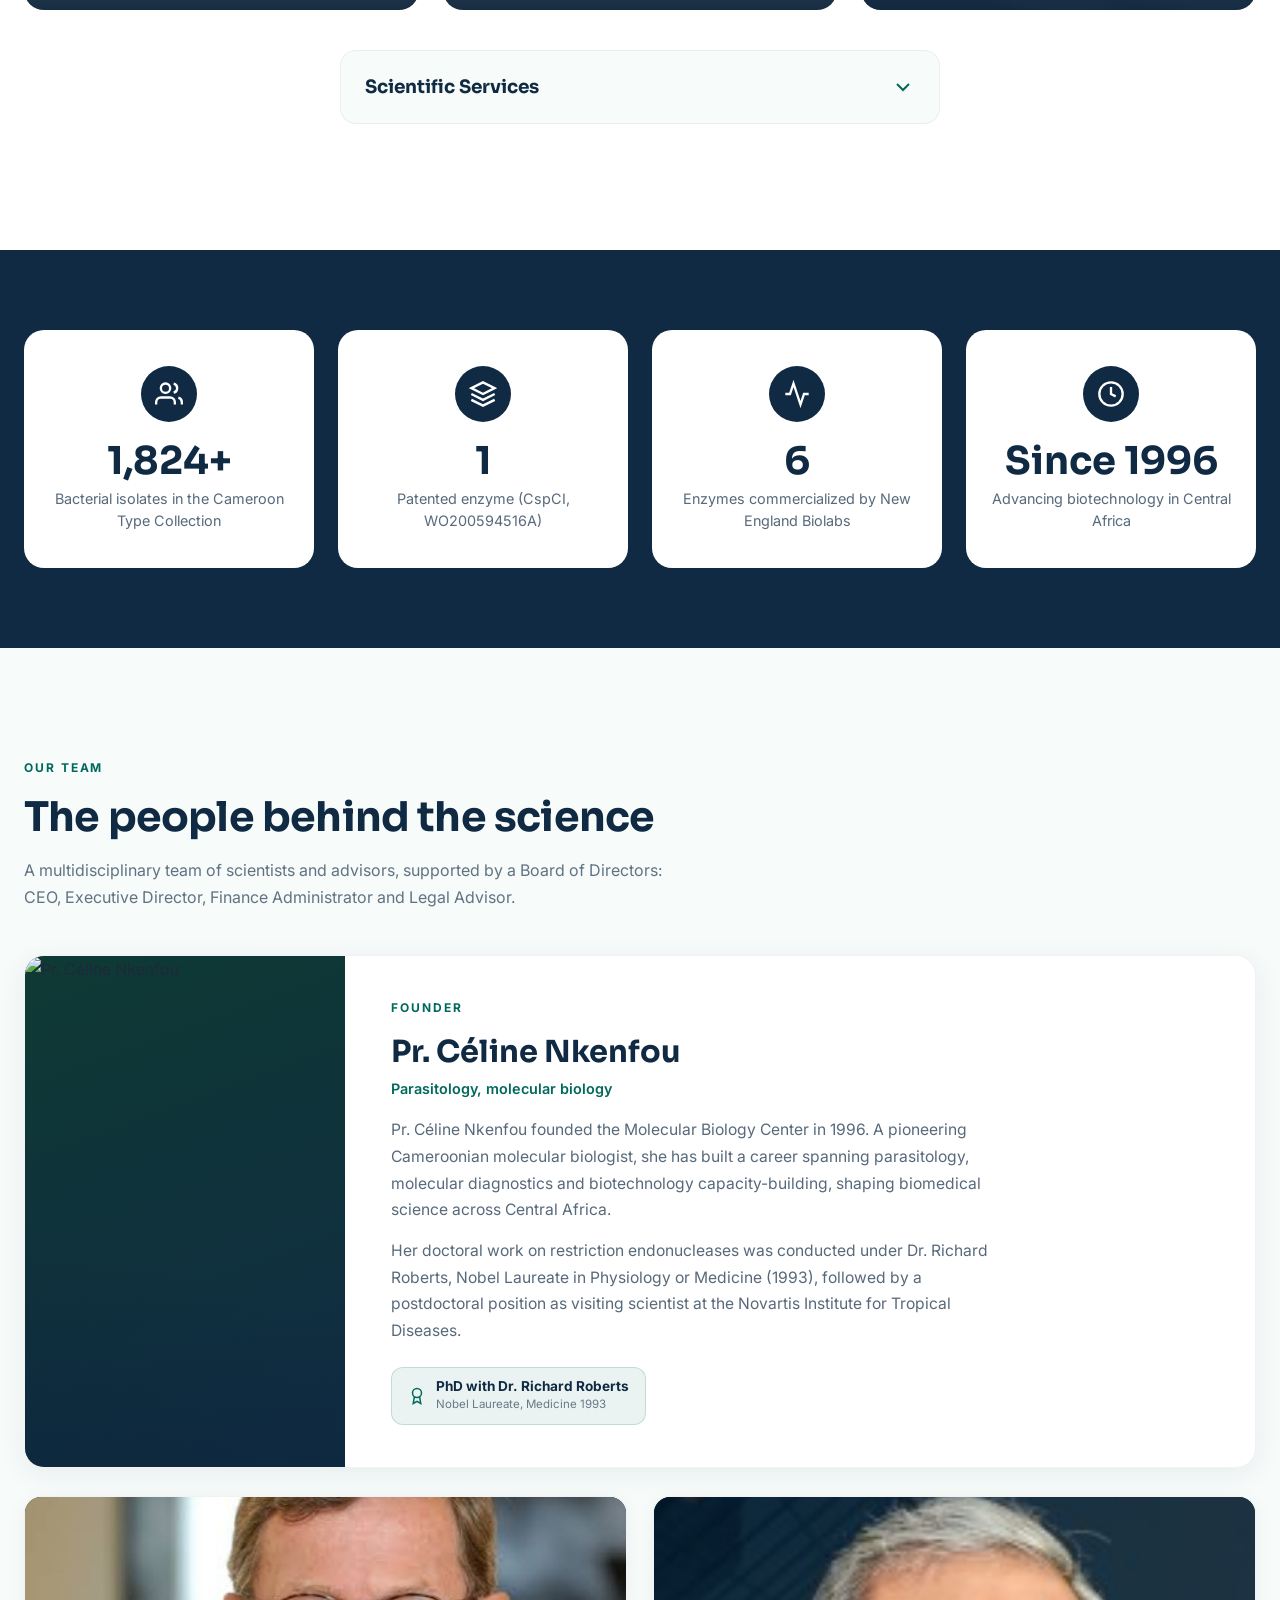
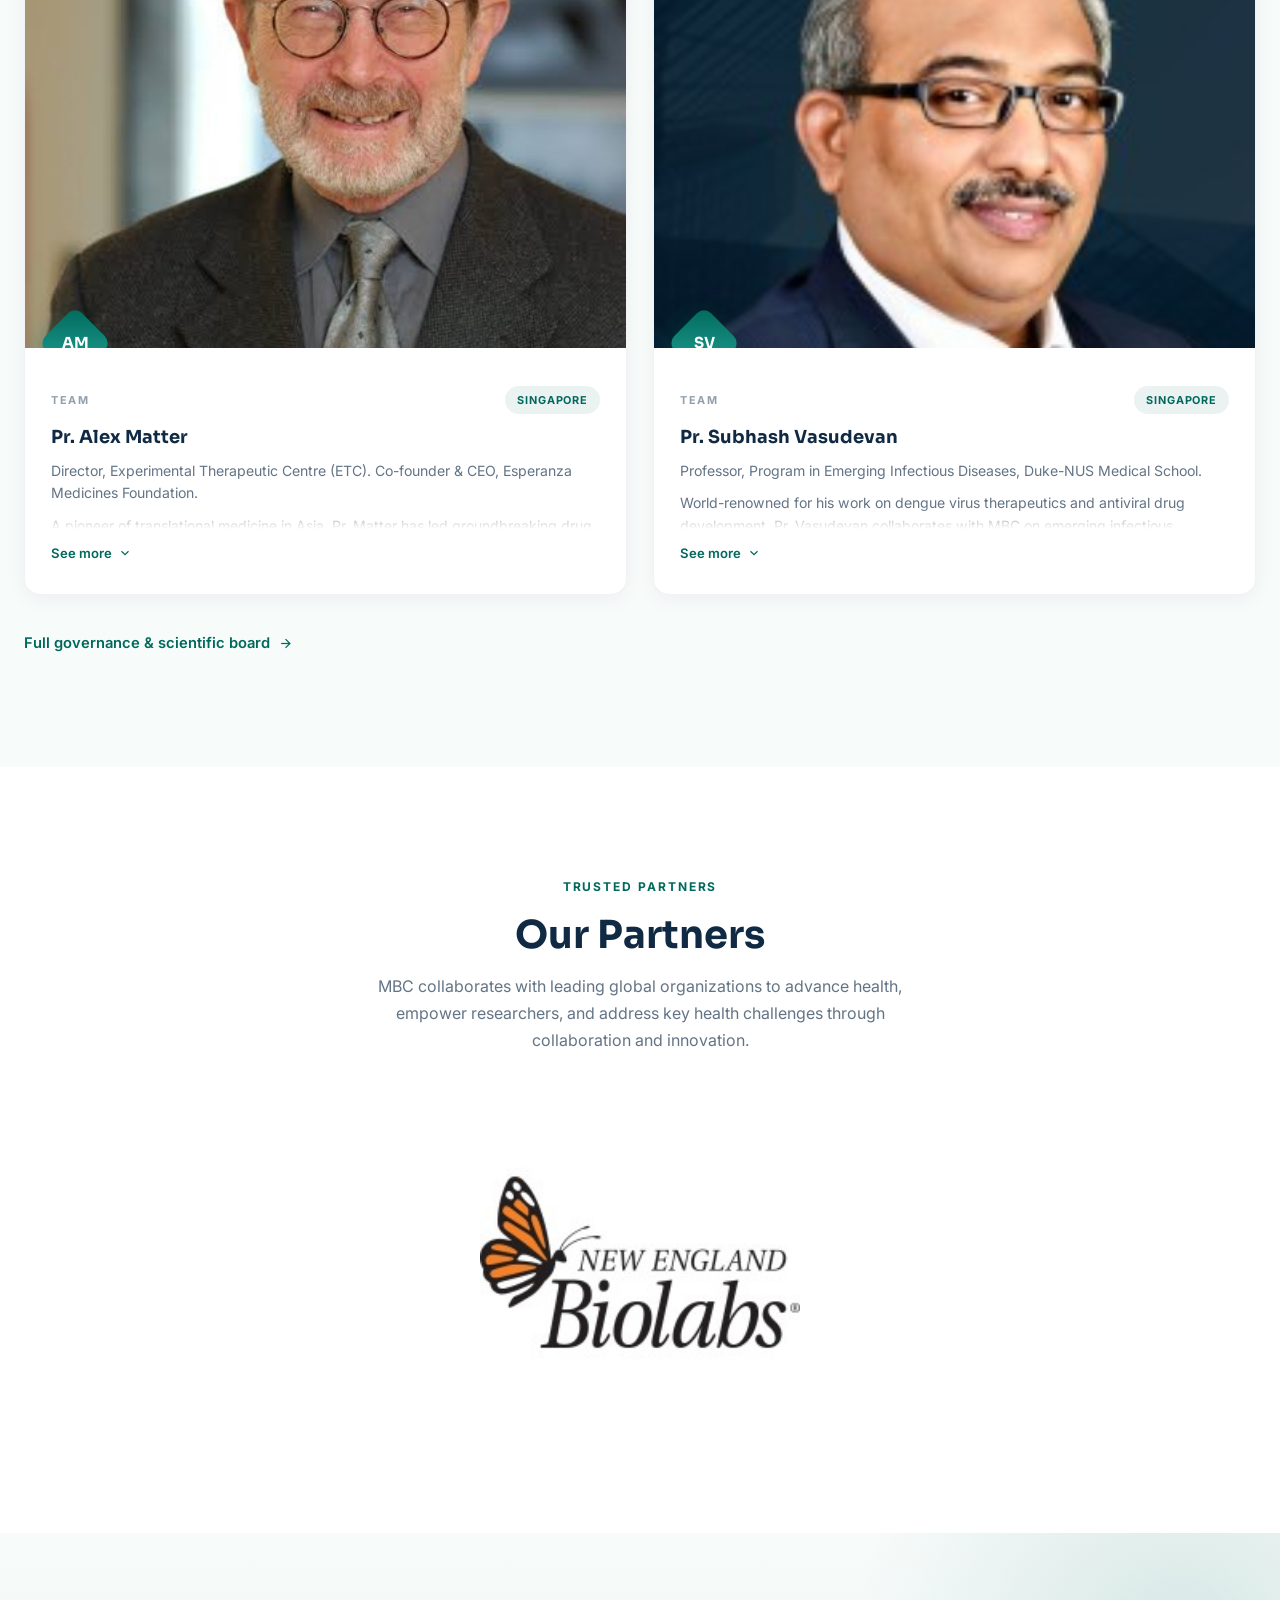
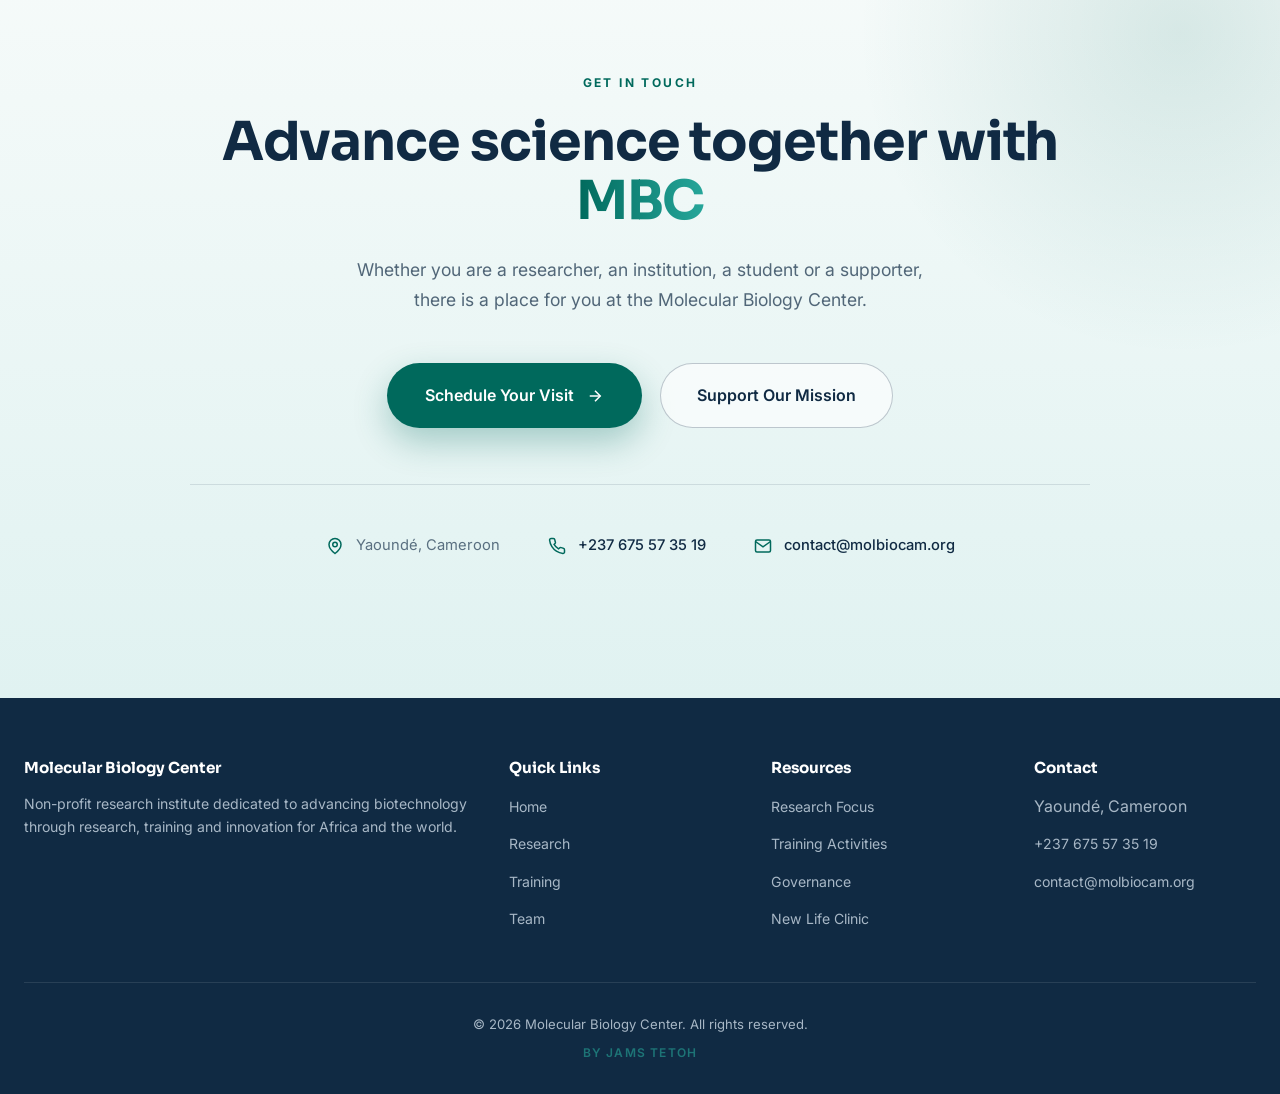
==== commit 7f43cc61: "New fullscreen animated hero system + back button + shared core CSS" ====
--- a/index.html
+++ b/index.html
@@ -5,115 +5,23 @@
 <meta name="viewport" content="width=device-width, initial-scale=1.0, maximum-scale=5.0">
 <title>Molecular Biology Center</title>
 <link href="https://fonts.googleapis.com/css2?family=Sora:wght@600;700;800&family=Inter:wght@400;500;600&display=swap" rel="stylesheet">
+<link rel="stylesheet" href="assets/mbc-core.css">
 <style>
-*{margin:0;padding:0;box-sizing:border-box;}
-html{scroll-behavior:smooth;overflow-x:hidden;}
-body{font-family:'Inter',sans-serif;color:#1E293B;line-height:1.7;background:#fff;overflow-x:hidden;max-width:100vw;}
-h1,h2,h3,h4{font-family:'Sora',sans-serif;color:#102A43;line-height:1.25;overflow-wrap:break-word;word-wrap:break-word;}
-a{text-decoration:none;color:inherit;}
-img{max-width:100%;height:auto;display:block;}
-.mbc-header{position:fixed;top:0;left:0;right:0;z-index:100;background:rgba(255,255,255,.98);backdrop-filter:blur(12px);border-bottom:1px solid rgba(16,42,67,.06);padding:14px 24px;transition:all .3s ease;}
-.mbc-header.scrolled{padding:10px 24px;box-shadow:0 4px 20px rgba(16,42,67,.08);}
-.mbc-header-inner{max-width:1240px;margin:0 auto;display:flex;justify-content:space-between;align-items:center;gap:16px;}
-.mbc-logo{display:flex;align-items:center;gap:12px;flex-shrink:0;transition:transform .3s;}
-.mbc-logo:hover{transform:translateX(4px);}
-.mbc-logo-img{height:44px;width:auto;object-fit:contain;display:block;}
-.mbc-nav{display:flex;gap:32px;align-items:center;flex-shrink:0;}
-.mbc-nav a{font-size:.92rem;font-weight:500;color:#102A43;transition:color .25s;position:relative;white-space:nowrap;}
-.mbc-nav a::after{content:"";position:absolute;left:0;bottom:-6px;width:0;height:2px;background:#00695C;transition:width .3s;}
-.mbc-nav a:hover{color:#00695C;}
-.mbc-nav a:hover::after{width:100%;}
-.mbc-nav-cta{background:#00695C;color:#fff !important;padding:11px 24px;border-radius:50px;font-weight:600;transition:all .3s cubic-bezier(.4,0,.2,1);border:2px solid #00695C;}
-.mbc-nav-cta::after{display:none;}
-.mbc-nav-cta:hover{background:#fff;color:#00695C !important;transform:translateY(-2px);box-shadow:0 8px 20px rgba(0,105,92,.2);}
-.mbc-menu-toggle{display:none;flex-direction:column;gap:5px;background:none;border:none;cursor:pointer;padding:8px;z-index:101;width:44px;height:44px;align-items:center;justify-content:center;flex-shrink:0;}
-.mbc-menu-toggle span{width:24px;height:2.5px;background:#102A43;border-radius:3px;transition:all .4s cubic-bezier(.68,-.55,.265,1.55);transform-origin:center;}
-.mbc-menu-toggle.active span:nth-child(1){transform:rotate(45deg) translate(5px,5px);background:#00695C;}
-.mbc-menu-toggle.active span:nth-child(2){opacity:0;transform:scaleX(0);}
-.mbc-menu-toggle.active span:nth-child(3){transform:rotate(-45deg) translate(5px,-5px);background:#00695C;}
-.mbc-mobile-menu{display:none;position:fixed;top:0;right:0;width:100%;max-width:420px;height:100vh;background:linear-gradient(180deg,#F8FCFB 0%,#fff 100%);z-index:99;transform:translateX(100%);transition:transform .5s cubic-bezier(.16,1,.3,1);flex-direction:column;padding:80px 32px 32px;box-shadow:-20px 0 60px rgba(16,42,67,.15);overflow-y:auto;}
-.mbc-mobile-menu.active{transform:translateX(0);}
-.mbc-backdrop{display:none;position:fixed;inset:0;background:rgba(16,42,67,.4);backdrop-filter:blur(6px);z-index:98;opacity:0;visibility:hidden;transition:all .4s ease;}
-.mbc-backdrop.active{opacity:1;visibility:visible;}
-.mbc-mobile-link{display:flex;align-items:center;gap:16px;padding:18px 0;font-size:1.15rem;font-weight:600;color:#102A43;position:relative;transform:translateX(40px);opacity:0;transition:all .4s cubic-bezier(.16,1,.3,1);border-bottom:1px solid rgba(16,42,67,.08);cursor:pointer;-webkit-tap-highlight-color:transparent;}
-.mbc-mobile-link::before{content:attr(data-num);font-family:'Sora',sans-serif;font-size:.75rem;font-weight:700;color:rgba(0,105,92,.4);min-width:28px;transition:all .3s;}
-.mbc-mobile-link svg{width:20px;height:20px;color:#00695C;flex-shrink:0;transition:all .3s;}
-.mbc-mobile-link::after{content:"";position:absolute;bottom:0;left:0;width:0;height:2px;background:linear-gradient(90deg,#00695C,#26A69A);transition:width .4s cubic-bezier(.16,1,.3,1);}
-.mbc-mobile-link:hover,.mbc-mobile-link:active{color:#00695C;transform:translateX(8px) !important;background:rgba(0,105,92,.04);border-radius:8px;padding-left:8px;}
-.mbc-mobile-link:hover::before,.mbc-mobile-link:active::before{color:#00695C;transform:scale(1.1);}
-.mbc-mobile-link:hover svg,.mbc-mobile-link:active svg{transform:translateX(6px) scale(1.15);}
-.mbc-mobile-link:hover::after,.mbc-mobile-link:active::after{width:100%;}
-.mbc-mobile-menu.active .mbc-mobile-link{opacity:1;transform:translateX(0);}
-.mbc-mobile-menu.active .mbc-mobile-link:nth-child(1){transition-delay:.1s;}
-.mbc-mobile-menu.active .mbc-mobile-link:nth-child(2){transition-delay:.15s;}
-.mbc-mobile-menu.active .mbc-mobile-link:nth-child(3){transition-delay:.2s;}
-.mbc-mobile-menu.active .mbc-mobile-link:nth-child(4){transition-delay:.25s;}
-.mbc-mobile-menu.active .mbc-mobile-link:nth-child(5){transition-delay:.3s;}
-.mbc-mobile-menu.active .mbc-mobile-link:nth-child(6){transition-delay:.35s;}
-.mbc-mobile-link.active{color:#00695C !important;background:linear-gradient(90deg,rgba(0,105,92,.08),rgba(38,166,154,.04),transparent);border-left:3px solid #00695C;padding-left:16px !important;margin-left:-3px;}
-.mbc-mobile-link.active::before{color:#00695C !important;font-weight:800;}
-.mbc-mobile-link.active svg{color:#00695C;transform:scale(1.15);filter:drop-shadow(0 0 6px rgba(0,105,92,.5));animation:mbcIconPulse 2s ease-in-out infinite;}
-.mbc-mobile-link.active::after{width:100%;background:linear-gradient(90deg,#00695C,#26A69A,#00695C);background-size:200% 100%;animation:mbcShimmer 2s linear infinite;}
-@keyframes mbcShimmer{0%{background-position:200% 0;}100%{background-position:-200% 0;}}
-@keyframes mbcIconPulse{0%,100%{filter:drop-shadow(0 0 4px rgba(0,105,92,.4));}50%{filter:drop-shadow(0 0 12px rgba(38,166,154,.8));}}
-.mbc-mobile-menu .mbc-nav-cta{margin-top:32px;padding:16px 32px;font-size:1rem;text-align:center;justify-content:center;position:relative;overflow:hidden;}
-.mbc-mobile-menu .mbc-nav-cta.active{background:linear-gradient(135deg,#00695C,#26A69A);color:#fff !important;box-shadow:0 0 24px rgba(0,105,92,.5),0 0 48px rgba(38,166,154,.3);animation:mbcBtnGlow 2s ease-in-out infinite;}
-@keyframes mbcBtnGlow{0%,100%{box-shadow:0 0 20px rgba(0,105,92,.4),0 0 40px rgba(38,166,154,.2);}50%{box-shadow:0 0 30px rgba(0,105,92,.7),0 0 60px rgba(38,166,154,.4);}}
-.mbc-menu-footer{margin-top:auto;padding-top:24px;border-top:1px solid rgba(16,42,67,.1);opacity:0;transform:translateY(20px);transition:all .5s ease .4s;}
-.mbc-mobile-menu.active .mbc-menu-footer{opacity:1;transform:translateY(0);}
-.mbc-menu-footer p{font-size:.82rem;color:rgba(16,42,67,.5);line-height:1.6;margin:0 0 8px;}
-.mbc-menu-footer a{color:#00695C;font-weight:500;}
-@media(max-width:900px){.mbc-nav{display:none !important;}.mbc-menu-toggle{display:flex !important;}.mbc-mobile-menu{display:flex !important;}.mbc-backdrop{display:block !important;}}
-.mbcx-hero{position:relative;min-height:100vh;overflow:hidden;background:linear-gradient(180deg,#F8FCFB 0%,#E0F2F1 100%);font-family:'Inter',sans-serif;display:flex;align-items:center;}
-.mbcx-hero::before{content:"";position:absolute;width:820px;height:820px;right:-260px;top:-260px;background:radial-gradient(circle,rgba(38,166,154,.16),transparent 62%);border-radius:50%;}
-.mbcx-hero::after{content:"";position:absolute;width:680px;height:680px;left:-220px;bottom:-240px;background:radial-gradient(circle,rgba(21,101,192,.10),transparent 62%);border-radius:50%;}
-.mbcx-particles{position:absolute;inset:0;z-index:1;}
-.mbcx-hero-inner{position:relative;z-index:2;max-width:1240px;margin:0 auto;width:100%;padding:110px 24px 90px;display:grid;grid-template-columns:minmax(0,1.05fr) minmax(0,.95fr);gap:64px;align-items:center;}
-.mbcx-hero h1{font-family:'Sora',sans-serif;font-weight:700;font-size:clamp(2rem,4.3vw,3.8rem);line-height:1.1;letter-spacing:-.02em;color:#102A43;margin:0 0 22px;max-width:560px;text-wrap:balance;}
-.mbcx-hero h1 .acc{background:linear-gradient(90deg,#00695C,#1565C0);-webkit-background-clip:text;background-clip:text;color:transparent;}
-.mbcx-sub{color:rgba(16,42,67,.7);font-size:1.08rem;line-height:1.7;max-width:500px;margin:0 0 36px;}
-.mbcx-cta{display:flex;gap:14px;flex-wrap:wrap;}
-.mbcx-btn-solid{display:inline-flex;align-items:center;gap:10px;background:#00695C;color:#fff;padding:15px 32px;border-radius:50px;font-weight:600;font-size:.95rem;text-decoration:none;transition:all .3s cubic-bezier(.4,0,.2,1);box-shadow:0 10px 26px rgba(0,105,92,.25);flex:1;justify-content:center;min-width:0;}
-.mbcx-btn-solid:hover{background:#005a50;transform:translateY(-2px);box-shadow:0 14px 32px rgba(0,105,92,.35);}
-.mbcx-btn-solid svg{width:16px;height:16px;transition:transform .3s;flex-shrink:0;}
-.mbcx-btn-solid:hover svg{transform:translateX(4px);}
-.mbcx-btn-ghost{display:inline-flex;align-items:center;justify-content:center;padding:15px 30px;border:1.5px solid rgba(16,42,67,.25);border-radius:50px;color:#102A43;font-weight:600;font-size:.95rem;text-decoration:none;background:rgba(255,255,255,.5);transition:all .3s;flex:1;min-width:0;}
-.mbcx-btn-ghost:hover{border-color:#00695C;color:#00695C;background:#fff;transform:translateY(-2px);}
-.mbcx-contactline{display:flex;align-items:center;gap:9px;margin-top:28px;color:rgba(16,42,67,.6);font-size:.9rem;}
-.mbcx-contactline svg{width:15px;height:15px;color:#00695C;flex-shrink:0;}
-.mbcx-contactline span{min-width:0;}
-.mbcx-visual{position:relative;}
-.mbcx-frame{position:relative;width:100%;aspect-ratio:4/5;max-height:560px;border-radius:24px;overflow:hidden;border:1px solid rgba(255,255,255,.9);box-shadow:0 40px 80px rgba(16,42,67,.18);background:linear-gradient(160deg,#0E3A34,#102A43);}
-.mbcx-frame img{width:100%;height:100%;object-fit:cover;display:block;}
-.mbcx-frame::after{content:"";position:absolute;inset:0;background:linear-gradient(200deg,rgba(11,34,57,0) 55%,rgba(11,34,57,.5) 100%);}
-.mbcx-caption{position:absolute;left:18px;bottom:18px;z-index:2;display:inline-flex;align-items:center;gap:8px;padding:9px 14px;background:rgba(11,34,57,.72);backdrop-filter:blur(6px);border:1px solid rgba(255,255,255,.14);border-radius:10px;color:rgba(232,244,253,.9);font-size:.78rem;max-width:calc(100% - 36px);}
-.mbcx-caption svg{width:13px;height:13px;color:#26A69A;flex-shrink:0;}
-.mbcx-scrollhint{position:absolute;bottom:24px;left:50%;width:1px;height:44px;background:linear-gradient(180deg,#00695C,transparent);animation:mbcxPulse 2.2s ease-in-out infinite;}
-@keyframes mbcxPulse{0%,100%{opacity:.35;transform:scaleY(.65);transform-origin:top;}50%{opacity:1;transform:scaleY(1);}}
-.mbcx-hero h1,.mbcx-sub,.mbcx-cta,.mbcx-contactline,.mbcx-visual{opacity:0;transform:translateY(22px);}
-.mbcx-hero.loaded h1{animation:mbcxIn .9s cubic-bezier(.16,1,.3,1) .3s forwards;}
-.mbcx-hero.loaded .mbcx-sub{animation:mbcxIn .9s cubic-bezier(.16,1,.3,1) .45s forwards;}
-.mbcx-hero.loaded .mbcx-cta{animation:mbcxIn .9s cubic-bezier(.16,1,.3,1) .6s forwards;}
-.mbcx-hero.loaded .mbcx-contactline{animation:mbcxIn .9s cubic-bezier(.16,1,.3,1) .72s forwards;}
-.mbcx-hero.loaded .mbcx-visual{animation:mbcxIn 1.1s cubic-bezier(.16,1,.3,1) .4s forwards;}
-@keyframes mbcxIn{to{opacity:1;transform:translateY(0);}}
-.mbcx-missions{background:#fff;padding:110px 24px;font-family:'Inter',sans-serif;}
+.mbcx-missions{background:#fff;padding:110px 24px;}
 .mbcx-missions-inner{max-width:1240px;margin:0 auto;}
 .mbcx-overline{font-size:.75rem;font-weight:700;letter-spacing:.16em;text-transform:uppercase;color:#00695C;margin-bottom:14px;display:block;}
-.mission-intro{text-align:center;margin-bottom:60px;opacity:0;transform:translateY(20px);transition:opacity .9s cubic-bezier(.16,1,.3,1),transform .9s cubic-bezier(.16,1,.3,1);}
-.mission-intro.in{opacity:1;transform:none;}
-.mission-intro h2{font-family:'Sora',sans-serif;font-weight:700;font-size:clamp(1.8rem,3.4vw,2.8rem);letter-spacing:-.02em;color:#102A43;margin:0 0 14px;}
-.mission-intro p{color:rgba(16,42,67,.65);font-size:1.05rem;line-height:1.7;max-width:60ch;margin:0 auto;}
+.mission-intro{text-align:center;margin-bottom:60px;}
+.mission-intro h2{font-size:clamp(1.8rem,3.4vw,2.8rem);letter-spacing:-.02em;margin:0 0 14px;}
+.mission-intro p{color:rgba(16,42,67,.65);font-size:1.05rem;max-width:60ch;margin:0 auto;}
 .mission-grid{display:grid;grid-template-columns:repeat(auto-fit,minmax(320px,1fr));gap:24px;margin-bottom:40px;}
-.mission-card-large{display:flex;flex-direction:column;justify-content:flex-end;padding:32px;border-radius:20px;min-height:380px;position:relative;overflow:hidden;text-decoration:none;transition:transform .3s ease,box-shadow .3s ease;opacity:0;transform:translateY(20px);}
-.mission-card-large.in{opacity:1;transform:translateY(0);transition:opacity .8s cubic-bezier(.16,1,.3,1),transform .8s cubic-bezier(.16,1,.3,1);}
+.mission-card-large{display:flex;flex-direction:column;justify-content:flex-end;padding:32px;border-radius:20px;min-height:380px;position:relative;overflow:hidden;text-decoration:none;transition:transform .3s ease,box-shadow .3s ease;}
 .mission-card-large:hover{transform:translateY(-6px);box-shadow:0 24px 50px rgba(16,42,67,.15);}
 .mission-card-large::before{content:"";position:absolute;inset:0;background-size:cover;background-position:center;opacity:.4;transition:opacity .3s,transform .6s ease;}
 .mission-card-large:hover::before{opacity:.5;transform:scale(1.05);}
 .mission-card-large::after{content:"";position:absolute;inset:0;background:linear-gradient(0deg,rgba(11,34,57,.95) 0%,rgba(11,34,57,.6) 50%,rgba(11,34,57,.2) 100%);}
 .mission-card-large>*{position:relative;z-index:2;}
 .mission-card-large .mbcx-overline{color:#8FE3D5;margin-bottom:8px;}
-.mission-card-large h3{font-family:'Sora',sans-serif;font-weight:700;font-size:clamp(1.3rem,2.5vw,1.8rem);color:#fff;margin:0 0 12px;}
+.mission-card-large h3{font-size:clamp(1.3rem,2.5vw,1.8rem);color:#fff;margin:0 0 12px;}
 .mission-card-large p{color:rgba(232,244,253,.85);font-size:.95rem;line-height:1.6;margin:0 0 20px;}
 .mission-card-large .card-arrow{display:inline-flex;align-items:center;gap:8px;color:#8FE3D5;font-weight:600;font-size:.9rem;}
 .mission-card-large .card-arrow svg{width:16px;height:16px;transition:transform .3s;}
@@ -121,12 +29,11 @@
 .card-research::before{background-image:url('https://molbiocam.org/wp-content/uploads/2023/11/1408_001-2.jpg');}
 .card-training::before{background-image:url('https://molbiocam.org/wp-content/uploads/2023/11/1409_001-a.jpg');}
 .card-clinic::before{background-image:url('/photos/hero-lab.jpg');}
-.services-accordion{max-width:600px;margin:0 auto;opacity:0;transform:translateY(20px);}
-.services-accordion.in{opacity:1;transform:translateY(0);transition:opacity .8s cubic-bezier(.16,1,.3,1),transform .8s cubic-bezier(.16,1,.3,1);}
+.services-accordion{max-width:600px;margin:0 auto;}
 .accordion-item{background:#F7FBFA;border-radius:16px;overflow:hidden;border:1px solid rgba(16,42,67,.06);margin-bottom:16px;}
 .accordion-header{padding:24px;cursor:pointer;display:flex;align-items:center;justify-content:space-between;gap:16px;user-select:none;transition:background .2s;}
 .accordion-header:hover{background:rgba(0,105,92,.04);}
-.accordion-header h4{font-family:'Sora',sans-serif;font-weight:700;font-size:1.15rem;color:#102A43;margin:0;}
+.accordion-header h4{font-size:1.15rem;margin:0;}
 .accordion-icon{width:24px;height:24px;color:#00695C;transition:transform .3s ease;flex-shrink:0;}
 .accordion-item.open .accordion-icon{transform:rotate(180deg);}
 .accordion-body{max-height:0;overflow:hidden;transition:max-height .4s cubic-bezier(.16,1,.3,1);}
@@ -135,41 +42,35 @@
 .services-list{list-style:none;padding:0;margin:0;counter-reset:svc;}
 .services-list li{counter-increment:svc;position:relative;padding:12px 0 12px 40px;border-top:1px solid rgba(16,42,67,.08);font-size:.92rem;color:#33475E;line-height:1.5;}
 .services-list li::before{content:"0" counter(svc);position:absolute;left:0;top:12px;font-family:'Sora',sans-serif;font-weight:700;font-size:.85rem;color:#00695C;}
-.mbcx-impact{background:#102A43;padding:80px 24px;font-family:'Inter',sans-serif;}
+.mbcx-impact{background:#102A43;padding:80px 24px;}
 .mbcx-impact-inner{max-width:1240px;margin:0 auto;}
 .impact-grid{display:grid;grid-template-columns:repeat(4,1fr);gap:24px;}
-.impact-card{background:#fff;border-radius:20px;padding:36px 24px;text-align:center;opacity:0;transform:translateY(20px);transition:opacity .8s cubic-bezier(.16,1,.3,1),transform .8s cubic-bezier(.16,1,.3,1);}
-.impact-card.in{opacity:1;transform:translateY(0);}
+.impact-card{background:#fff;border-radius:20px;padding:36px 24px;text-align:center;}
 .impact-icon{width:56px;height:56px;border-radius:50%;background:#102A43;display:flex;align-items:center;justify-content:center;margin:0 auto 20px;}
 .impact-icon svg{width:28px;height:28px;color:#fff;}
 .impact-number{font-family:'Sora',sans-serif;font-weight:700;font-size:clamp(1.8rem,3vw,2.4rem);color:#102A43;margin:0 0 8px;line-height:1;}
 .impact-label{font-size:.9rem;color:rgba(16,42,67,.7);line-height:1.5;margin:0;word-wrap:break-word;}
-.mbcx-lead{background:#F7FBFA;padding:110px 24px;font-family:'Inter',sans-serif;}
+.mbcx-lead{background:#F7FBFA;padding:110px 24px;}
 .mbcx-lead-inner{max-width:1240px;margin:0 auto;}
-.tm-head{margin-bottom:44px;opacity:0;transform:translateY(20px);transition:opacity .9s cubic-bezier(.16,1,.3,1),transform .9s cubic-bezier(.16,1,.3,1);}
-.mbcx-lead.in .tm-head{opacity:1;transform:none;}
-.tm-head h2{font-family:'Sora',sans-serif;font-weight:700;font-size:clamp(1.8rem,3.2vw,2.6rem);color:#102A43;letter-spacing:-.02em;line-height:1.15;margin:0 0 14px;}
-.tm-head p{color:rgba(16,42,67,.65);font-size:1rem;line-height:1.7;max-width:64ch;margin:0;}
-.tm-founder{display:grid;grid-template-columns:320px 1fr;background:#fff;border-radius:20px;overflow:hidden;box-shadow:0 6px 28px rgba(16,42,67,.07);border:1px solid rgba(16,42,67,.06);margin-bottom:28px;opacity:0;transform:translateY(24px);}
-.mbcx-lead.in .tm-founder{animation:tmIn .8s cubic-bezier(.16,1,.3,1) .15s forwards;}
+.tm-head{margin-bottom:44px;}
+.tm-head h2{font-size:clamp(1.8rem,3.2vw,2.6rem);letter-spacing:-.02em;margin:0 0 14px;}
+.tm-head p{color:rgba(16,42,67,.65);font-size:1rem;max-width:64ch;margin:0;}
+.tm-founder{display:grid;grid-template-columns:320px 1fr;background:#fff;border-radius:20px;overflow:hidden;box-shadow:0 6px 28px rgba(16,42,67,.07);border:1px solid rgba(16,42,67,.06);margin-bottom:28px;}
 .tm-founder-media{position:relative;min-height:340px;background:linear-gradient(160deg,#0E3A34,#102A43);}
 .tm-founder-media img{position:absolute;inset:0;width:100%;height:100%;object-fit:cover;object-position:center 20%;transition:transform .9s cubic-bezier(.16,1,.3,1);}
 .tm-founder:hover .tm-founder-media img{transform:scale(1.05);}
 .tm-founder-media::after{content:"";position:absolute;inset:0;background:linear-gradient(200deg,transparent 60%,rgba(11,34,57,.4));}
 .tm-founder-body{padding:42px 46px;}
 .tm-role{display:block;color:#00695C;font-weight:600;font-size:.9rem;margin:6px 0 16px;}
-.tm-founder-body h3{font-family:'Sora',sans-serif;font-weight:700;font-size:clamp(1.4rem,2.4vw,1.9rem);color:#102A43;margin:0;}
+.tm-founder-body h3{font-size:clamp(1.4rem,2.4vw,1.9rem);margin:0;}
 .tm-founder-body p{color:rgba(16,42,67,.7);font-size:.98rem;line-height:1.7;margin:0 0 14px;max-width:62ch;}
 .tm-nobel{display:inline-flex;align-items:center;gap:10px;background:rgba(0,105,92,.08);border:1px solid rgba(0,105,92,.18);border-radius:12px;padding:10px 16px;margin-top:8px;}
 .tm-nobel svg{width:18px;height:18px;color:#00695C;flex-shrink:0;}
-.tm-nobel b{font-family:'Sora',sans-serif;font-size:.85rem;color:#102A43;display:block;line-height:1.25;}
+.tm-nobel b{font-size:.85rem;color:#102A43;display:block;line-height:1.25;}
 .tm-nobel span{font-size:.72rem;color:rgba(16,42,67,.6);display:block;}
 .tm-grid{display:grid;grid-template-columns:repeat(auto-fit,minmax(280px,1fr));gap:26px;margin-bottom:34px;}
-.tm-card{position:relative;background:#fff;border-radius:16px;border:1px solid rgba(16,42,67,.06);box-shadow:0 4px 20px rgba(16,42,67,.05);transition:transform .35s cubic-bezier(.16,1,.3,1),box-shadow .35s ease;opacity:0;}
+.tm-card{position:relative;background:#fff;border-radius:16px;border:1px solid rgba(16,42,67,.06);box-shadow:0 4px 20px rgba(16,42,67,.05);transition:transform .35s cubic-bezier(.16,1,.3,1),box-shadow .35s ease;}
 .tm-card:hover{transform:translateY(-8px);box-shadow:0 24px 55px rgba(16,42,67,.12);}
-.mbcx-lead.in .tm-card:nth-child(1){animation:tmIn .7s cubic-bezier(.16,1,.3,1) .3s forwards;}
-.mbcx-lead.in .tm-card:nth-child(2){animation:tmIn .7s cubic-bezier(.16,1,.3,1) .42s forwards;}
-@keyframes tmIn{from{opacity:0;transform:translateY(24px);}to{opacity:1;transform:translateY(0);}}
 .tm-media{position:relative;aspect-ratio:4/3;border-radius:16px 16px 0 0;background:linear-gradient(135deg,#0E3A34,#102A43);overflow:hidden;}
 .tm-media::before{content:attr(data-initials);position:absolute;inset:0;display:flex;align-items:center;justify-content:center;font-family:'Sora',sans-serif;font-weight:700;font-size:3.2rem;color:rgba(255,255,255,.16);z-index:1;}
 .tm-media::after{content:"";position:absolute;inset:0;background-image:radial-gradient(rgba(255,255,255,.06) 1px,transparent 1px);background-size:22px 22px;border-radius:inherit;z-index:1;}
@@ -183,14 +84,14 @@
 .tm-meta{display:flex;justify-content:space-between;align-items:center;margin-bottom:12px;gap:10px;}
 .tm-kicker{font-size:.68rem;font-weight:700;letter-spacing:.14em;text-transform:uppercase;color:rgba(16,42,67,.45);}
 .tm-country{padding:5px 12px;border-radius:50px;background:rgba(0,105,92,.08);color:#00695C;font-size:.68rem;font-weight:700;letter-spacing:.08em;text-transform:uppercase;white-space:nowrap;}
-.tm-body h4{font-family:'Sora',sans-serif;font-weight:700;font-size:1.12rem;color:#102A43;margin:0 0 10px;line-height:1.3;}
+.tm-body h4{font-size:1.12rem;margin:0 0 10px;line-height:1.3;}
 .tm-body p{color:rgba(16,42,67,.65);font-size:.88rem;line-height:1.6;margin:0;}
 .tm-desc{position:relative;overflow:hidden;max-height:4.6em;transition:max-height .7s cubic-bezier(.16,1,.3,1);}
 .tm-desc p{margin:0 0 10px !important;}
 .tm-desc::after{content:"";position:absolute;left:0;right:0;bottom:0;height:26px;background:linear-gradient(180deg,rgba(255,255,255,0),#fff 85%);pointer-events:none;transition:opacity .4s;}
 .tm-card.expanded .tm-desc{max-height:1600px;}
 .tm-card.expanded .tm-desc::after{opacity:0;}
-.tm-more-btn{display:inline-flex;align-items:center;gap:6px;margin-top:12px;background:none;border:none;cursor:pointer;color:#00695C;font-weight:600;font-size:.82rem;font-family:'Inter',sans-serif;padding:0;transition:color .2s;}
+.tm-more-btn{display:inline-flex;align-items:center;gap:6px;margin-top:12px;background:none;border:none;cursor:pointer;color:#00695C;font-weight:600;font-size:.82rem;font-family:'Inter',sans-serif;padding:0;}
 .tm-more-btn:hover{color:#005a50;text-decoration:underline;}
 .tm-more-btn svg{width:14px;height:14px;transition:transform .3s;}
 .tm-card.expanded .tm-more-btn svg{transform:rotate(180deg);}
@@ -198,24 +99,19 @@
 .ld-link svg{width:15px;height:15px;transition:transform .25s;}
 .ld-link:hover svg{transform:translateX(4px);}
 .ld-link:hover{text-decoration:underline;}
-.mbcx-partners{background:#fff;padding:110px 24px;font-family:'Inter',sans-serif;}
+.mbcx-partners{background:#fff;padding:110px 24px;}
 .mbcx-partners-inner{max-width:800px;margin:0 auto;text-align:center;}
-.partners-head{margin-bottom:48px;opacity:0;transform:translateY(20px);transition:opacity .9s cubic-bezier(.16,1,.3,1),transform .9s cubic-bezier(.16,1,.3,1);}
-.partners-head.in{opacity:1;transform:none;}
-.partners-head h2{font-family:'Sora',sans-serif;font-weight:700;font-size:clamp(1.8rem,3.2vw,2.4rem);color:#102A43;margin:0 0 14px;}
-.partners-head p{color:rgba(16,42,67,.65);font-size:1rem;line-height:1.7;max-width:56ch;margin:0 auto;}
-.partner-logo-wrap{opacity:0;transform:translateY(20px);transition:opacity .9s cubic-bezier(.16,1,.3,1),transform .9s cubic-bezier(.16,1,.3,1);}
-.partner-logo-wrap.in{opacity:1;transform:none;}
+.partners-head{margin-bottom:48px;}
+.partners-head h2{font-size:clamp(1.8rem,3.2vw,2.4rem);margin:0 0 14px;}
+.partners-head p{color:rgba(16,42,67,.65);font-size:1rem;max-width:56ch;margin:0 auto;}
 .partner-logo{max-width:320px;width:100%;height:auto;margin:0 auto;display:block;}
-.mbcx-cta-final{background:linear-gradient(180deg,#F7FBFA 0%,#E0F2F1 100%);padding:140px 24px;font-family:'Inter',sans-serif;position:relative;overflow:hidden;}
+.mbcx-cta-final{background:linear-gradient(180deg,#F7FBFA 0%,#E0F2F1 100%);padding:140px 24px;position:relative;overflow:hidden;}
 .mbcx-cta-final::before{content:"";position:absolute;width:700px;height:700px;right:-250px;top:-250px;background:radial-gradient(circle,rgba(0,105,92,.12),transparent 65%);border-radius:50%;}
-.mbcx-cta-final::after{content:"";position:absolute;width:600px;height:600px;left:-200px;bottom:-200px;background:radial-gradient(circle,rgba(21,101,192,.08),transparent 65%);border-radius:50%;}
-.mbcx-cta-inner{position:relative;z-index:2;max-width:900px;margin:0 auto;text-align:center;opacity:0;transform:translateY(30px);transition:opacity 1s cubic-bezier(.16,1,.3,1),transform 1s cubic-bezier(.16,1,.3,1);}
-.mbcx-cta-final.in .mbcx-cta-inner{opacity:1;transform:none;}
+.mbcx-cta-inner{position:relative;z-index:2;max-width:900px;margin:0 auto;text-align:center;}
 .mbcx-cta-inner .overline{font-size:.75rem;font-weight:700;letter-spacing:.2em;text-transform:uppercase;color:#00695C;margin-bottom:20px;display:block;}
-.mbcx-cta-inner h2{font-family:'Sora',sans-serif;font-weight:700;font-size:clamp(1.8rem,4.2vw,3.4rem);color:#102A43;letter-spacing:-.02em;line-height:1.1;margin:0 0 24px;}
+.mbcx-cta-inner h2{font-size:clamp(1.8rem,4.2vw,3.4rem);letter-spacing:-.02em;line-height:1.1;margin:0 0 24px;}
 .mbcx-cta-inner h2 .acc{background:linear-gradient(90deg,#00695C,#26A69A);-webkit-background-clip:text;background-clip:text;color:transparent;}
-.mbcx-cta-inner p{color:rgba(16,42,67,.7);font-size:1.1rem;line-height:1.7;margin:0 auto 48px;max-width:600px;}
+.mbcx-cta-inner p{color:rgba(16,42,67,.7);font-size:1.1rem;margin:0 auto 48px;max-width:600px;}
 .mbcx-cta-actions{display:flex;gap:18px;justify-content:center;flex-wrap:wrap;margin-bottom:56px;}
 .mbcx-cta-solid{display:inline-flex;align-items:center;gap:12px;background:#00695C;color:#fff;padding:18px 38px;border-radius:50px;font-weight:600;font-size:1rem;text-decoration:none;transition:all .3s cubic-bezier(.4,0,.2,1);box-shadow:0 14px 34px rgba(0,105,92,.3);}
 .mbcx-cta-solid:hover{background:#005a50;transform:translateY(-3px);box-shadow:0 20px 44px rgba(0,105,92,.4);}
@@ -226,86 +122,11 @@
 .mbcx-cta-contact{display:flex;justify-content:center;gap:48px;flex-wrap:wrap;padding-top:48px;border-top:1px solid rgba(16,42,67,.12);}
 .mbcx-cta-contact-item{display:flex;align-items:center;gap:12px;color:rgba(16,42,67,.65);font-size:.92rem;}
 .mbcx-cta-contact-item svg{width:18px;height:18px;color:#00695C;flex-shrink:0;}
-.mbcx-cta-contact-item a{color:#102A43;text-decoration:none;transition:color .3s;font-weight:500;}
+.mbcx-cta-contact-item a{color:#102A43;font-weight:500;transition:color .3s;}
 .mbcx-cta-contact-item a:hover{color:#00695C;}
-.mbc-footer{background:#102A43;color:rgba(232,244,253,.7);padding:60px 24px 30px;font-family:'Inter',sans-serif;}
-.mbc-footer-inner{max-width:1240px;margin:0 auto;}
-.mbc-footer-grid{display:grid;grid-template-columns:2fr 1fr 1fr 1fr;gap:40px;margin-bottom:40px;}
-.mbc-footer h4{font-family:'Sora',sans-serif;font-weight:700;color:#fff;font-size:.95rem;margin:0 0 16px;}
-.mbc-footer p{font-size:.88rem;line-height:1.6;margin:0 0 12px;}
-.mbc-footer ul{list-style:none;padding:0;margin:0;}
-.mbc-footer ul li{margin-bottom:10px;}
-.mbc-footer ul a{font-size:.88rem;color:rgba(232,244,253,.7);transition:color .25s;}
-.mbc-footer ul a:hover{color:#26A69A;}
-.mbc-footer-bottom{padding-top:30px;border-top:1px solid rgba(255,255,255,.1);text-align:center;font-size:.82rem;position:relative;}
-.dev-signature{display:block;margin-top:8px;font-size:.75rem;color:rgba(38,166,154,.6);font-weight:600;letter-spacing:.1em;text-transform:uppercase;transition:color .3s ease;}
-.dev-signature:hover{color:#26A69A;}
-.mbcx-reveal{opacity:0;transform:translateY(30px);transition:opacity .8s cubic-bezier(.16,1,.3,1),transform .8s cubic-bezier(.16,1,.3,1);}
-.mbcx-reveal.visible{opacity:1;transform:translateY(0);}
-.mbcx-reveal-left{opacity:0;transform:translateX(-30px);transition:opacity .8s cubic-bezier(.16,1,.3,1),transform .8s cubic-bezier(.16,1,.3,1);}
-.mbcx-reveal-left.visible{opacity:1;transform:translateX(0);}
-.mbcx-reveal-right{opacity:0;transform:translateX(30px);transition:opacity .8s cubic-bezier(.16,1,.3,1),transform .8s cubic-bezier(.16,1,.3,1);}
-.mbcx-reveal-right.visible{opacity:1;transform:translateX(0);}
-.mbcx-reveal-scale{opacity:0;transform:scale(.92);transition:opacity .8s cubic-bezier(.16,1,.3,1),transform .8s cubic-bezier(.16,1,.3,1);}
-.mbcx-reveal-scale.visible{opacity:1;transform:scale(1);}
-@media(max-width:960px){
-  .mbcx-hero-inner{grid-template-columns:1fr;gap:44px;padding:90px 20px 60px;}
-  .mbcx-frame{aspect-ratio:16/10;max-height:none;}
-  .mbcx-scrollhint{display:none;}
-  .impact-grid{grid-template-columns:repeat(2,1fr);}
-  .mission-grid{grid-template-columns:1fr;}
-  .tm-founder{grid-template-columns:1fr;}
-  .tm-founder-media{min-height:0;aspect-ratio:4/3;}
-  .tm-founder-body{padding:30px 26px;}
-  .mbc-footer-grid{grid-template-columns:1fr 1fr;}
-  .mbc-logo-img{height:38px;}
-}
-@media(max-width:430px){
-  html,body{overflow-x:hidden !important;}*{max-width:100%;}
-  .mbc-header{padding:12px 16px;}.mbc-header.scrolled{padding:8px 16px;}.mbc-logo-img{height:34px;}
-  .mbcx-hero{min-height:auto !important;}
-  .mbcx-hero-inner{padding:88px 18px 48px !important;gap:32px !important;}
-  .mbcx-hero h1{font-size:clamp(1.55rem,6.6vw,1.95rem) !important;line-height:1.18 !important;margin:0 0 14px !important;letter-spacing:-.015em !important;}
-  .mbcx-hero h1 .acc{white-space:nowrap;}
-  .mbcx-sub{font-size:.92rem !important;line-height:1.65 !important;margin-bottom:22px !important;}
-  .mbcx-cta{gap:10px !important;flex-wrap:nowrap !important;}
-  .mbcx-btn-solid,.mbcx-btn-ghost{white-space:nowrap;padding:13px 16px !important;font-size:.86rem !important;gap:8px !important;border-radius:14px !important;}
-  .mbcx-btn-solid svg{width:14px !important;height:14px !important;}
-  .mbcx-contactline{font-size:.82rem !important;margin-top:18px !important;gap:8px !important;}
-  .mbcx-missions,.mbcx-lead,.mbcx-partners,.mbcx-cta-final{padding:60px 16px !important;}
-  .mission-intro h2,.tm-head h2,.partners-head h2,.mbcx-cta-inner h2{font-size:clamp(1.4rem,6vw,1.8rem) !important;}
-  .mission-intro p,.tm-head p,.partners-head p{font-size:.9rem !important;}
-  .mbcx-overline{font-size:.7rem !important;}
-  .mission-card-large{min-height:300px !important;padding:24px !important;}
-  .mission-card-large h3{font-size:1.3rem !important;}
-  .impact-grid{grid-template-columns:1fr 1fr !important;gap:16px !important;}
-  .impact-card{padding:24px 16px !important;border-radius:16px !important;}
-  .impact-icon{width:48px !important;height:48px !important;margin-bottom:16px !important;}
-  .impact-icon svg{width:24px !important;height:24px !important;}
-  .impact-number{font-size:clamp(1.4rem,5vw,1.8rem) !important;}
-  .impact-label{font-size:.82rem !important;line-height:1.4 !important;}
-  .tm-founder{grid-template-columns:1fr !important;}
-  .tm-founder-body{padding:20px 16px !important;}
-  .tm-founder-body h3{font-size:1.3rem !important;}
-  .tm-founder-body p{font-size:.9rem !important;}
-  .tm-grid{grid-template-columns:1fr !important;gap:20px !important;}
-  .tm-body{padding:24px 16px 20px !important;}
-  .tm-body h4{font-size:1.05rem !important;}
-  .tm-body p{font-size:.85rem !important;}
-  .mbcx-cta-contact{flex-direction:column !important;align-items:center !important;gap:12px !important;padding-top:32px !important;}
-  .mbcx-cta-actions{flex-direction:column !important;align-items:stretch !important;gap:12px !important;margin-bottom:40px !important;}
-  .mbcx-cta-solid,.mbcx-cta-ghost{justify-content:center !important;padding:14px 24px !important;border-radius:50px !important;white-space:nowrap !important;}
-  .mbc-footer{padding:32px 16px 16px !important;}.mbc-footer-grid{grid-template-columns:1fr !important;gap:20px !important;}
-  .mbc-mobile-menu{padding:60px 16px 20px !important;}.mbc-mobile-link{font-size:1rem !important;padding:14px 0 !important;}
-}
-@media(max-width:360px){
-  .mbc-logo-img{height:30px;}
-  .mbcx-hero h1{font-size:1.45rem !important;}
-  .mbcx-btn-solid,.mbcx-btn-ghost{padding:12px 12px !important;font-size:.8rem !important;}
-  .impact-grid{grid-template-columns:1fr !important;}
-  .impact-card{padding:20px 16px !important;}
-}
-@media(prefers-reduced-motion:reduce){*{animation:none !important;transition:none !important;}}
+@media(max-width:960px){.mission-grid{grid-template-columns:1fr;}.impact-grid{grid-template-columns:repeat(2,1fr);}.tm-founder{grid-template-columns:1fr;}.tm-founder-media{min-height:0;aspect-ratio:4/3;}.tm-founder-body{padding:30px 26px;}}
+@media(max-width:430px){.mbcx-missions,.mbcx-lead,.mbcx-partners,.mbcx-cta-final{padding:60px 16px !important;}.mission-intro h2,.tm-head h2,.partners-head h2,.mbcx-cta-inner h2{font-size:clamp(1.4rem,6vw,1.8rem) !important;}.mission-intro p,.tm-head p,.partners-head p{font-size:.9rem !important;}.mbcx-overline{font-size:.7rem !important;}.mission-card-large{min-height:300px !important;padding:24px !important;}.mission-card-large h3{font-size:1.3rem !important;}.impact-grid{grid-template-columns:1fr 1fr !important;gap:16px !important;}.impact-card{padding:24px 16px !important;border-radius:16px !important;}.impact-icon{width:48px !important;height:48px !important;margin-bottom:16px !important;}.impact-icon svg{width:24px !important;height:24px !important;}.impact-number{font-size:clamp(1.4rem,5vw,1.8rem) !important;}.impact-label{font-size:.82rem !important;}.tm-founder-body{padding:20px 16px !important;}.tm-founder-body h3{font-size:1.3rem !important;}.tm-founder-body p{font-size:.9rem !important;}.tm-grid{grid-template-columns:1fr !important;gap:20px !important;}.tm-body{padding:24px 16px 20px !important;}.tm-body h4{font-size:1.05rem !important;}.tm-body p{font-size:.85rem !important;}.mbcx-cta-contact{flex-direction:column !important;align-items:center !important;gap:12px !important;padding-top:32px !important;}.mbcx-cta-actions{flex-direction:column !important;align-items:stretch !important;gap:12px !important;margin-bottom:40px !important;}.mbcx-cta-solid,.mbcx-cta-ghost{justify-content:center !important;padding:14px 24px !important;}}
+@media(max-width:360px){.impact-grid{grid-template-columns:1fr !important;}.impact-card{padding:20px 16px !important;}}
 </style>
 </head>
 <body>
@@ -320,6 +141,7 @@
   </div>
 </header>
 <div class="mbc-backdrop" id="mbcBackdrop"></div>
+<a href="#" class="gb-back" id="gbBack" aria-label="Go back"><svg viewBox="0 0 24 24" fill="none" stroke="currentColor" stroke-width="2"><path d="M19 12H5"/><path d="m12 19-7-7 7-7"/></svg><span>Back</span></a>
 <div class="mbc-mobile-menu" id="mbcMobileMenu">
   <a href="#home" class="mbc-mobile-link" data-section="home" data-num="01"><svg viewBox="0 0 24 24" fill="none" stroke="currentColor" stroke-width="2"><path d="M3 9l9-7 9 7v11a2 2 0 0 1-2 2H5a2 2 0 0 1-2-2z"/><polyline points="9 22 9 12 15 12 15 22"/></svg>Home</a>
   <a href="#research" class="mbc-mobile-link" data-section="research" data-num="02"><svg viewBox="0 0 24 24" fill="none" stroke="currentColor" stroke-width="2"><circle cx="11" cy="11" r="8"/><path d="m21 21-4.35-4.35"/></svg>Research</a>
@@ -330,30 +152,26 @@
   <div class="mbc-menu-footer"><p>Yaoundé, Cameroon</p><p><a href="tel:+237675573519">+237 675 57 35 19</a></p><p>© 2026 Molecular Biology Center</p></div>
 </div>
 
-<!-- HERO -->
-<section class="mbcx-hero" id="home">
-  <canvas class="mbcx-particles" id="mbcxParticles"></canvas>
-  <div class="mbcx-hero-inner">
-    <div class="mbcx-copy mbcx-reveal-left">
-      <h1>Molecular Biology Research for <span class="acc">Global Health Equity</span></h1>
-      <p class="mbcx-sub">The Molecular Biology Center conducts applied research on tropical diseases, discovers novel restriction enzymes, and builds biotechnology capacity across Central Africa.</p>
-      <div class="mbcx-cta">
-        <a class="mbcx-btn-solid" href="#research">Research Focus <svg viewBox="0 0 24 24" fill="none" stroke="currentColor" stroke-width="2"><path d="M5 12h14"/><path d="m12 5 7 7-7 7"/></svg></a>
-        <a class="mbcx-btn-ghost" href="/contact/">Contact Us</a>
-      </div>
-      <div class="mbcx-contactline"><svg viewBox="0 0 24 24" fill="none" stroke="currentColor" stroke-width="2"><path d="M20 10c0 6-8 12-8 12s-8-6-8-12a8 8 0 0 1 16 0Z"/><circle cx="12" cy="10" r="3"/></svg><span>Yaoundé, Cameroon · +237 675 57 35 19</span></div>
-    </div>
-    <div class="mbcx-visual mbcx-reveal-right">
-      <div class="mbcx-frame">
-        <img src="/photos/hero-lab.jpg" alt="MBC research team at work" loading="lazy">
-        <span class="mbcx-caption"><svg viewBox="0 0 24 24" fill="none" stroke="currentColor" stroke-width="2"><path d="M20 10c0 6-8 12-8 12s-8-6-8-12a8 8 0 0 1 16 0Z"/><circle cx="12" cy="10" r="3"/></svg> MBC main laboratory, Yaoundé, Cameroon</span>
-      </div>
-    </div>
-  </div>
-  <div class="mbcx-scrollhint"></div>
-</section>
-
-<!-- MISSIONS -->
+<section class="gb-hero" id="home">
+  <div class="gb-hero-bg">
+    <img class="gb-hero-img" src="/photos/hero-lab.jpg" alt="MBC main laboratory in Yaoundé">
+    <div class="gb-hero-overlay"></div>
+    <span class="gb-glow gb-glow-1"></span><span class="gb-glow gb-glow-2"></span>
+  </div>
+  <canvas class="gb-particles" id="gbParticles"></canvas>
+  <div class="gb-hero-inner">
+    <span class="gb-badge"><svg viewBox="0 0 24 24" fill="none" stroke="currentColor" stroke-width="2"><path d="M20 10c0 6-8 12-8 12s-8-6-8-12a8 8 0 0 1 16 0Z"/><circle cx="12" cy="10" r="3"/></svg> Molecular Biology Center · Yaoundé · Est. 1996</span>
+    <h1>Molecular Biology Research for <span class="acc">Global Health Equity</span></h1>
+    <p class="gb-sub">The Molecular Biology Center conducts applied research on tropical diseases, discovers novel restriction enzymes, and builds biotechnology capacity across Central Africa.</p>
+    <div class="gb-cta">
+      <a class="gb-btn-solid" href="#research">Research Focus <svg viewBox="0 0 24 24" fill="none" stroke="currentColor" stroke-width="2"><path d="M5 12h14"/><path d="m12 5 7 7-7 7"/></svg></a>
+      <a class="gb-btn-ghost" href="/contact/">Contact Us</a>
+    </div>
+    <div class="gb-contactline"><svg viewBox="0 0 24 24" fill="none" stroke="currentColor" stroke-width="2"><path d="M20 10c0 6-8 12-8 12s-8-6-8-12a8 8 0 0 1 16 0Z"/><circle cx="12" cy="10" r="3"/></svg><span>Yaoundé, Cameroon · <a href="tel:+237675573519">+237 675 57 35 19</a></span></div>
+  </div>
+  <div class="gb-scrollhint"></div>
+</section>
+
 <section class="mbcx-missions" id="research">
   <div class="mbcx-missions-inner">
     <div class="mission-intro mbcx-reveal">
@@ -402,35 +220,17 @@
   </div>
 </section>
 
-<!-- IMPACT -->
 <section class="mbcx-impact" id="impact">
   <div class="mbcx-impact-inner">
     <div class="impact-grid">
-      <div class="impact-card mbcx-reveal-scale">
-        <div class="impact-icon"><svg viewBox="0 0 24 24" fill="none" stroke="currentColor" stroke-width="2"><path d="M17 21v-2a4 4 0 0 0-4-4H5a4 4 0 0 0-4 4v2"/><circle cx="9" cy="7" r="4"/><path d="M23 21v-2a4 4 0 0 0-3-3.87"/><path d="M16 3.13a4 4 0 0 1 0 7.75"/></svg></div>
-        <div class="impact-number"><span data-target="2000" data-suffix="+">0</span></div>
-        <p class="impact-label">Bacterial isolates in the Cameroon Type Collection</p>
-      </div>
-      <div class="impact-card mbcx-reveal-scale">
-        <div class="impact-icon"><svg viewBox="0 0 24 24" fill="none" stroke="currentColor" stroke-width="2"><path d="M12 2L2 7l10 5 10-5-10-5z"/><path d="M2 17l10 5 10-5"/><path d="M2 12l10 5 10-5"/></svg></div>
-        <div class="impact-number"><span data-target="1" data-suffix="">0</span></div>
-        <p class="impact-label">Patented enzyme (CspCI, WO200594516A)</p>
-      </div>
-      <div class="impact-card mbcx-reveal-scale">
-        <div class="impact-icon"><svg viewBox="0 0 24 24" fill="none" stroke="currentColor" stroke-width="2"><path d="M22 12h-4l-3 9L9 3l-3 9H2"/></svg></div>
-        <div class="impact-number"><span data-target="7" data-suffix="">0</span></div>
-        <p class="impact-label">Enzymes commercialized by New England Biolabs</p>
-      </div>
-      <div class="impact-card mbcx-reveal-scale">
-        <div class="impact-icon"><svg viewBox="0 0 24 24" fill="none" stroke="currentColor" stroke-width="2"><circle cx="12" cy="12" r="10"/><polyline points="12 6 12 12 16 14"/></svg></div>
-        <div class="impact-number">Since 1996</div>
-        <p class="impact-label">Advancing biotechnology in Central Africa</p>
-      </div>
-    </div>
-  </div>
-</section>
-
-<!-- TEAM -->
+      <div class="impact-card mbcx-reveal-scale"><div class="impact-icon"><svg viewBox="0 0 24 24" fill="none" stroke="currentColor" stroke-width="2"><path d="M17 21v-2a4 4 0 0 0-4-4H5a4 4 0 0 0-4 4v2"/><circle cx="9" cy="7" r="4"/><path d="M23 21v-2a4 4 0 0 0-3-3.87"/><path d="M16 3.13a4 4 0 0 1 0 7.75"/></svg></div><div class="impact-number"><span data-target="2000" data-suffix="+">0</span></div><p class="impact-label">Bacterial isolates in the Cameroon Type Collection</p></div>
+      <div class="impact-card mbcx-reveal-scale"><div class="impact-icon"><svg viewBox="0 0 24 24" fill="none" stroke="currentColor" stroke-width="2"><path d="M12 2L2 7l10 5 10-5-10-5z"/><path d="M2 17l10 5 10-5"/><path d="M2 12l10 5 10-5"/></svg></div><div class="impact-number"><span data-target="1" data-suffix="">0</span></div><p class="impact-label">Patented enzyme (CspCI, WO200594516A)</p></div>
+      <div class="impact-card mbcx-reveal-scale"><div class="impact-icon"><svg viewBox="0 0 24 24" fill="none" stroke="currentColor" stroke-width="2"><path d="M22 12h-4l-3 9L9 3l-3 9H2"/></svg></div><div class="impact-number"><span data-target="7" data-suffix="">0</span></div><p class="impact-label">Enzymes commercialized by New England Biolabs</p></div>
+      <div class="impact-card mbcx-reveal-scale"><div class="impact-icon"><svg viewBox="0 0 24 24" fill="none" stroke="currentColor" stroke-width="2"><circle cx="12" cy="12" r="10"/><polyline points="12 6 12 12 16 14"/></svg></div><div class="impact-number">Since 1996</div><p class="impact-label">Advancing biotechnology in Central Africa</p></div>
+    </div>
+  </div>
+</section>
+
 <section class="mbcx-lead" id="team">
   <div class="mbcx-lead-inner">
     <div class="tm-head mbcx-reveal">
@@ -439,9 +239,7 @@
       <p>A multidisciplinary team of scientists and advisors, supported by a Board of Directors: CEO, Executive Director, Finance Administrator and Legal Advisor.</p>
     </div>
     <article class="tm-founder mbcx-reveal-left">
-      <div class="tm-founder-media">
-        <img src="https://molbiocam.org/wp-content/uploads/2023/10/pr-Kenfou.jpg" alt="Pr. Céline Nkenfou" loading="lazy">
-      </div>
+      <div class="tm-founder-media"><img src="https://molbiocam.org/wp-content/uploads/2023/10/pr-Kenfou.jpg" alt="Pr. Céline Nkenfou" loading="lazy"></div>
       <div class="tm-founder-body">
         <span class="mbcx-overline">Founder</span>
         <h3>Pr. Céline Nkenfou</h3>
@@ -453,32 +251,20 @@
     </article>
     <div class="tm-grid">
       <article class="tm-card mbcx-reveal">
-        <div class="tm-media" data-initials="AM">
-          <span class="tm-imgwrap"><img src="/photos/team-matter.jpg" alt="Prof. Alex Matter" loading="lazy" onerror="this.style.display='none';"></span>
-          <span class="tm-badge"><span>AM</span></span>
-        </div>
+        <div class="tm-media" data-initials="AM"><span class="tm-imgwrap"><img src="/photos/team-matter.jpg" alt="Prof. Alex Matter" loading="lazy" onerror="this.style.display='none';"></span><span class="tm-badge"><span>AM</span></span></div>
         <div class="tm-body">
           <div class="tm-meta"><span class="tm-kicker">Team</span><span class="tm-country">Singapore</span></div>
           <h4>Pr. Alex Matter</h4>
-          <div class="tm-desc">
-            <p>Director, Experimental Therapeutic Centre (ETC). Co-founder & CEO, Esperanza Medicines Foundation.</p>
-            <p>A pioneer of translational medicine in Asia, Pr. Matter has led groundbreaking drug discovery programs for neglected infectious diseases, including dengue and malaria. He advises MBC on therapeutic innovation and international research partnerships.</p>
-          </div>
+          <div class="tm-desc"><p>Director, Experimental Therapeutic Centre (ETC). Co-founder & CEO, Esperanza Medicines Foundation.</p><p>A pioneer of translational medicine in Asia, Pr. Matter has led groundbreaking drug discovery programs for neglected infectious diseases, including dengue and malaria. He advises MBC on therapeutic innovation and international research partnerships.</p></div>
           <button class="tm-more-btn"><span>See more</span> <svg viewBox="0 0 24 24" fill="none" stroke="currentColor" stroke-width="2"><path d="m6 9 6 6 6-6"/></svg></button>
         </div>
       </article>
       <article class="tm-card mbcx-reveal">
-        <div class="tm-media" data-initials="SV">
-          <span class="tm-imgwrap"><img src="/photos/team-vasudevan.jpg" alt="Prof. Subhash Vasudevan" loading="lazy" onerror="this.style.display='none';"></span>
-          <span class="tm-badge"><span>SV</span></span>
-        </div>
+        <div class="tm-media" data-initials="SV"><span class="tm-imgwrap"><img src="/photos/team-vasudevan.jpg" alt="Prof. Subhash Vasudevan" loading="lazy" onerror="this.style.display='none';"></span><span class="tm-badge"><span>SV</span></span></div>
         <div class="tm-body">
           <div class="tm-meta"><span class="tm-kicker">Team</span><span class="tm-country">Singapore</span></div>
           <h4>Pr. Subhash Vasudevan</h4>
-          <div class="tm-desc">
-            <p>Professor, Program in Emerging Infectious Diseases, Duke-NUS Medical School.</p>
-            <p>World-renowned for his work on dengue virus therapeutics and antiviral drug development, Pr. Vasudevan collaborates with MBC on emerging infectious diseases research and capacity building in molecular virology.</p>
-          </div>
+          <div class="tm-desc"><p>Professor, Program in Emerging Infectious Diseases, Duke-NUS Medical School.</p><p>World-renowned for his work on dengue virus therapeutics and antiviral drug development, Pr. Vasudevan collaborates with MBC on emerging infectious diseases research and capacity building in molecular virology.</p></div>
           <button class="tm-more-btn"><span>See more</span> <svg viewBox="0 0 24 24" fill="none" stroke="currentColor" stroke-width="2"><path d="m6 9 6 6 6-6"/></svg></button>
         </div>
       </article>
@@ -487,7 +273,6 @@
   </div>
 </section>
 
-<!-- PARTNERS -->
 <section class="mbcx-partners" id="partners">
   <div class="mbcx-partners-inner">
     <div class="partners-head mbcx-reveal">
@@ -495,13 +280,10 @@
       <h2>Our Partners</h2>
       <p>MBC collaborates with leading global organizations to advance health, empower researchers, and address key health challenges through collaboration and innovation.</p>
     </div>
-    <div class="partner-logo-wrap mbcx-reveal">
-      <img src="/photos/new-england-biolabs.jpg" alt="New England Biolabs" class="partner-logo" onerror="this.style.display='none';">
-    </div>
-  </div>
-</section>
-
-<!-- CTA FINAL -->
+    <div class="mbcx-reveal"><img src="/photos/new-england-biolabs.jpg" alt="New England Biolabs" class="partner-logo" onerror="this.style.display='none';"></div>
+  </div>
+</section>
+
 <section class="mbcx-cta-final" id="mbcContact">
   <div class="mbcx-cta-inner mbcx-reveal-scale">
     <span class="overline">Get in touch</span>
@@ -527,19 +309,17 @@
       <div><h4>Resources</h4><ul><li><a href="/research-focus/">Research Focus</a></li><li><a href="/training-activities/">Training Activities</a></li><li><a href="/governance/">Governance</a></li><li><a href="new-life-clinic.html">New Life Clinic</a></li></ul></div>
       <div><h4>Contact</h4><ul><li>Yaoundé, Cameroon</li><li><a href="tel:+237675573519">+237 675 57 35 19</a></li><li><a href="mailto:contact@molbiocam.org">contact@molbiocam.org</a></li></ul></div>
     </div>
-    <div class="mbc-footer-bottom">
-      © 2026 Molecular Biology Center. All rights reserved.
-      <span class="dev-signature">BY Jams Tetoh</span>
-    </div>
+    <div class="mbc-footer-bottom">© 2026 Molecular Biology Center. All rights reserved.<span class="dev-signature">BY Jams Tetoh</span></div>
   </div>
 </footer>
 
 <script>
 (function(){const t=document.getElementById('mbcMenuToggle'),m=document.getElementById('mbcMobileMenu'),b=document.getElementById('mbcBackdrop'),l=document.querySelectorAll('.mbc-mobile-link');if(!t||!m)return;function o(){t.classList.add('active');m.classList.add('active');b.classList.add('active');document.body.style.overflow='hidden';}function c(){t.classList.remove('active');m.classList.remove('active');b.classList.remove('active');document.body.style.overflow='';}t.addEventListener('click',()=>m.classList.contains('active')?c():o());b.addEventListener('click',c);l.forEach(x=>x.addEventListener('click',function(e){const href=this.getAttribute('href');if(href&&href.startsWith('#')){e.preventDefault();const target=document.querySelector(href);if(target)target.scrollIntoView({behavior:'smooth'});}setTimeout(c,250);}));document.addEventListener('keydown',e=>{if(e.key==='Escape'&&m.classList.contains('active'))c();});})();
 (function(){const h=document.getElementById('mbcHeader');if(!h)return;let t=false;window.addEventListener('scroll',()=>{if(!t){requestAnimationFrame(()=>{h.classList.toggle('scrolled',window.scrollY>50);t=false;});t=true;}});})();
-(function(){const h=document.querySelector('.mbcx-hero');if(!h)return;setTimeout(()=>h.classList.add('loaded'),80);const r=window.matchMedia('(prefers-reduced-motion: reduce)').matches,c=document.getElementById('mbcxParticles');if(c&&!r){const x=c.getContext('2d');let W,H,D,P=[];const s=()=>{D=Math.min(window.devicePixelRatio||1,2);W=c.clientWidth;H=c.clientHeight;c.width=W*D;c.height=H*D;x.setTransform(D,0,0,D,0,0);P=[];const n=Math.min(42,Math.floor(W*H/28000));for(let i=0;i<n;i++)P.push({x:Math.random()*W,y:Math.random()*H,r:Math.random()*1.6+.4,vx:(Math.random()-.5)*.22,vy:(Math.random()-.5)*.22,a:Math.random()*.10+.04,c:Math.random()>.5?'0,105,92':'21,101,192'});};s();window.addEventListener('resize',s);let v=true;new IntersectionObserver(e=>{v=e[0].isIntersecting;}).observe(c);(function l(){requestAnimationFrame(l);if(!v)return;x.clearRect(0,0,W,H);for(let i=0;i<P.length;i++){const p=P[i];p.x+=p.vx;p.y+=p.vy;if(p.x<0)p.x=W;if(p.x>W)p.x=0;if(p.y<0)p.y=H;if(p.y>H)p.y=0;x.beginPath();x.arc(p.x,p.y,p.r,0,6.283);x.fillStyle='rgba('+p.c+','+p.a+')';x.fill();}})();}})();
+(function(){const b=document.getElementById('gbBack');if(!b)return;b.addEventListener('click',function(e){e.preventDefault();if(history.length>1){history.back();}else{location.href='index.html';}});})();
+(function(){const h=document.querySelector('.gb-hero');if(h)setTimeout(()=>h.classList.add('loaded'),80);const r=window.matchMedia('(prefers-reduced-motion: reduce)').matches,c=document.getElementById('gbParticles');if(c&&!r){const x=c.getContext('2d');let W,H,D,P=[];const s=()=>{D=Math.min(window.devicePixelRatio||1,2);W=c.clientWidth;H=c.clientHeight;c.width=W*D;c.height=H*D;x.setTransform(D,0,0,D,0,0);P=[];const n=Math.min(46,Math.floor(W*H/26000));for(let i=0;i<n;i++)P.push({x:Math.random()*W,y:Math.random()*H,r:Math.random()*1.7+.4,vx:(Math.random()-.5)*.24,vy:(Math.random()-.5)*.24,a:Math.random()*.16+.06,c:Math.random()>.5?'143,227,213':'77,208,225'});};s();window.addEventListener('resize',s);let v=true;new IntersectionObserver(e=>{v=e[0].isIntersecting;}).observe(c);(function l(){requestAnimationFrame(l);if(!v)return;x.clearRect(0,0,W,H);for(let i=0;i<P.length;i++){const p=P[i];p.x+=p.vx;p.y+=p.vy;if(p.x<0)p.x=W;if(p.x>W)p.x=0;if(p.y<0)p.y=H;if(p.y>H)p.y=0;x.beginPath();x.arc(p.x,p.y,p.r,0,6.283);x.fillStyle='rgba('+p.c+','+p.a+')';x.fill();}})();}})();
 (function(){const counters=document.querySelectorAll('[data-target]');if(counters.length===0)return;const io=new IntersectionObserver(entries=>{entries.forEach(entry=>{if(entry.isIntersecting){const el=entry.target;const target=parseInt(el.getAttribute('data-target'),10);const suffix=el.getAttribute('data-suffix')||'';const dur=1800;let start=null;function step(ts){if(!start)start=ts;const progress=Math.min((ts-start)/dur,1);const ease=1-Math.pow(1-progress,3);el.textContent=Math.round(target*ease).toLocaleString('en-US')+suffix;if(progress<1)requestAnimationFrame(step);}requestAnimationFrame(step);io.unobserve(el);}});},{threshold:0.5});counters.forEach(c=>io.observe(c));})();
-(function(){const reveals=document.querySelectorAll('.mbcx-reveal,.mbcx-reveal-left,.mbcx-reveal-right,.mbcx-reveal-scale,.mission-intro,.mission-card-large,.services-accordion,.impact-card,.tm-head,.tm-founder,.tm-card,.ld-link,.partners-head,.partner-logo-wrap');if(reveals.length===0)return;const io=new IntersectionObserver(entries=>{entries.forEach(entry=>{if(entry.isIntersecting){entry.target.classList.add('in','visible');io.unobserve(entry.target);}});},{threshold:0.12,rootMargin:'0px 0px -40px 0px'});reveals.forEach(el=>io.observe(el));})();
+(function(){const reveals=document.querySelectorAll('.mbcx-reveal,.mbcx-reveal-left,.mbcx-reveal-right,.mbcx-reveal-scale');if(reveals.length===0)return;const io=new IntersectionObserver(entries=>{entries.forEach(entry=>{if(entry.isIntersecting){entry.target.classList.add('visible');io.unobserve(entry.target);}});},{threshold:0.12,rootMargin:'0px 0px -40px 0px'});reveals.forEach(el=>io.observe(el));})();
 (function(){const ls=document.querySelectorAll('.mbc-mobile-link'),ss=[];ls.forEach(l=>{const id=l.getAttribute('data-section');if(id){const s=document.getElementById(id);if(s)ss.push({link:l,section:s});}});if(ss.length===0)return;const ob=new IntersectionObserver(es=>{es.forEach(e=>{if(e.isIntersecting){ls.forEach(l=>l.classList.remove('active'));const m=ss.find(s=>s.section===e.target);if(m)m.link.classList.add('active');}});},{threshold:0.3,rootMargin:'-20% 0px -60% 0px'});ss.forEach(s=>ob.observe(s.section));})();
 (function(){document.querySelectorAll('.tm-more-btn').forEach(function(btn){btn.addEventListener('click',function(){const card=this.closest('.tm-card');card.classList.toggle('expanded');this.querySelector('span').textContent=card.classList.contains('expanded')?'See less':'See more';});});})();
 </script>
--- a/assets/mbc-core.css
+++ b/assets/mbc-core.css
@@ -0,0 +1,121 @@
+*{margin:0;padding:0;box-sizing:border-box;}
+html{scroll-behavior:smooth;overflow-x:hidden;}
+body{font-family:'Inter',sans-serif;color:#1E293B;line-height:1.7;background:#fff;overflow-x:hidden;max-width:100vw;}
+h1,h2,h3,h4{font-family:'Sora',sans-serif;color:#102A43;line-height:1.25;overflow-wrap:break-word;}
+a{text-decoration:none;color:inherit;}
+img{max-width:100%;height:auto;display:block;}
+section{scroll-margin-top:90px;}
+.mbc-header{position:fixed;top:0;left:0;right:0;z-index:100;background:rgba(255,255,255,.98);backdrop-filter:blur(12px);border-bottom:1px solid rgba(16,42,67,.06);padding:14px 24px;transition:all .3s ease;}
+.mbc-header.scrolled{padding:10px 24px;box-shadow:0 4px 20px rgba(16,42,67,.08);}
+.mbc-header-inner{max-width:1240px;margin:0 auto;display:flex;justify-content:space-between;align-items:center;gap:16px;}
+.mbc-logo{display:flex;align-items:center;gap:12px;flex-shrink:0;transition:transform .3s;}
+.mbc-logo:hover{transform:translateX(4px);}
+.mbc-logo-img{height:44px;width:auto;object-fit:contain;display:block;}
+.mbc-nav{display:flex;gap:32px;align-items:center;flex-shrink:0;}
+.mbc-nav a{font-size:.92rem;font-weight:500;color:#102A43;transition:color .25s;position:relative;white-space:nowrap;}
+.mbc-nav a::after{content:"";position:absolute;left:0;bottom:-6px;width:0;height:2px;background:#00695C;transition:width .3s;}
+.mbc-nav a:hover{color:#00695C;}
+.mbc-nav a:hover::after{width:100%;}
+.mbc-nav-cta{background:#00695C;color:#fff !important;padding:11px 24px;border-radius:50px;font-weight:600;transition:all .3s cubic-bezier(.4,0,.2,1);border:2px solid #00695C;}
+.mbc-nav-cta::after{display:none;}
+.mbc-nav-cta:hover{background:#fff;color:#00695C !important;transform:translateY(-2px);box-shadow:0 8px 20px rgba(0,105,92,.2);}
+.mbc-menu-toggle{display:none;flex-direction:column;gap:5px;background:none;border:none;cursor:pointer;padding:8px;z-index:101;width:44px;height:44px;align-items:center;justify-content:center;flex-shrink:0;}
+.mbc-menu-toggle span{width:24px;height:2.5px;background:#102A43;border-radius:3px;transition:all .4s cubic-bezier(.68,-.55,.265,1.55);transform-origin:center;}
+.mbc-menu-toggle.active span:nth-child(1){transform:rotate(45deg) translate(5px,5px);background:#00695C;}
+.mbc-menu-toggle.active span:nth-child(2){opacity:0;transform:scaleX(0);}
+.mbc-menu-toggle.active span:nth-child(3){transform:rotate(-45deg) translate(5px,-5px);background:#00695C;}
+.mbc-mobile-menu{display:none;position:fixed;top:0;right:0;width:100%;max-width:420px;height:100vh;background:linear-gradient(180deg,#F8FCFB 0%,#fff 100%);z-index:99;transform:translateX(100%);transition:transform .5s cubic-bezier(.16,1,.3,1);flex-direction:column;padding:80px 32px 32px;box-shadow:-20px 0 60px rgba(16,42,67,.15);overflow-y:auto;}
+.mbc-mobile-menu.active{transform:translateX(0);}
+.mbc-backdrop{display:none;position:fixed;inset:0;background:rgba(16,42,67,.4);backdrop-filter:blur(6px);z-index:98;opacity:0;visibility:hidden;transition:all .4s ease;}
+.mbc-backdrop.active{opacity:1;visibility:visible;}
+.mbc-mobile-link{display:flex;align-items:center;gap:16px;padding:18px 0;font-size:1.15rem;font-weight:600;color:#102A43;position:relative;transform:translateX(40px);opacity:0;transition:all .4s cubic-bezier(.16,1,.3,1);border-bottom:1px solid rgba(16,42,67,.08);cursor:pointer;-webkit-tap-highlight-color:transparent;}
+.mbc-mobile-link::before{content:attr(data-num);font-family:'Sora',sans-serif;font-size:.75rem;font-weight:700;color:rgba(0,105,92,.4);min-width:28px;transition:all .3s;}
+.mbc-mobile-link svg{width:20px;height:20px;color:#00695C;flex-shrink:0;transition:all .3s;}
+.mbc-mobile-link::after{content:"";position:absolute;bottom:0;left:0;width:0;height:2px;background:linear-gradient(90deg,#00695C,#26A69A);transition:width .4s cubic-bezier(.16,1,.3,1);}
+.mbc-mobile-link:hover,.mbc-mobile-link:active{color:#00695C;transform:translateX(8px) !important;background:rgba(0,105,92,.04);border-radius:8px;padding-left:8px;}
+.mbc-mobile-link:hover svg,.mbc-mobile-link:active svg{transform:translateX(6px) scale(1.15);}
+.mbc-mobile-link:hover::after,.mbc-mobile-link:active::after{width:100%;}
+.mbc-mobile-menu.active .mbc-mobile-link{opacity:1;transform:translateX(0);}
+.mbc-mobile-menu.active .mbc-mobile-link:nth-child(1){transition-delay:.1s;}
+.mbc-mobile-menu.active .mbc-mobile-link:nth-child(2){transition-delay:.15s;}
+.mbc-mobile-menu.active .mbc-mobile-link:nth-child(3){transition-delay:.2s;}
+.mbc-mobile-menu.active .mbc-mobile-link:nth-child(4){transition-delay:.25s;}
+.mbc-mobile-menu.active .mbc-mobile-link:nth-child(5){transition-delay:.3s;}
+.mbc-mobile-menu.active .mbc-mobile-link:nth-child(6){transition-delay:.35s;}
+.mbc-mobile-link.active{color:#00695C !important;background:linear-gradient(90deg,rgba(0,105,92,.08),rgba(38,166,154,.04),transparent);border-left:3px solid #00695C;padding-left:16px !important;margin-left:-3px;}
+.mbc-mobile-link.active::before{color:#00695C !important;font-weight:800;}
+.mbc-mobile-link.active svg{color:#00695C;transform:scale(1.15);filter:drop-shadow(0 0 6px rgba(0,105,92,.5));}
+.mbc-mobile-link.active::after{width:100%;background:linear-gradient(90deg,#00695C,#26A69A,#00695C);background-size:200% 100%;animation:mbcShimmer 2s linear infinite;}
+@keyframes mbcShimmer{0%{background-position:200% 0;}100%{background-position:-200% 0;}}
+.mbc-mobile-menu .mbc-nav-cta{margin-top:32px;padding:16px 32px;font-size:1rem;text-align:center;justify-content:center;}
+.mbc-menu-footer{margin-top:auto;padding-top:24px;border-top:1px solid rgba(16,42,67,.1);opacity:0;transform:translateY(20px);transition:all .5s ease .4s;}
+.mbc-mobile-menu.active .mbc-menu-footer{opacity:1;transform:translateY(0);}
+.mbc-menu-footer p{font-size:.82rem;color:rgba(16,42,67,.5);line-height:1.6;margin:0 0 8px;}
+.mbc-menu-footer a{color:#00695C;font-weight:500;}
+.gb-back{position:fixed;top:86px;left:20px;z-index:95;display:inline-flex;align-items:center;gap:8px;padding:9px 16px;border-radius:50px;background:rgba(16,42,67,.55);backdrop-filter:blur(10px);border:1px solid rgba(255,255,255,.18);color:#fff;font-size:.82rem;font-weight:600;transition:all .3s;box-shadow:0 6px 18px rgba(11,34,57,.25);}
+.gb-back svg{width:15px;height:15px;transition:transform .3s;}
+.gb-back:hover{background:#00695C;transform:translateX(-3px);}
+.gb-back:hover svg{transform:translateX(-3px);}
+.gb-hero{position:relative;min-height:100vh;display:flex;align-items:center;overflow:hidden;background:#0B2239;}
+.gb-hero-bg{position:absolute;inset:0;z-index:0;}
+.gb-hero-img{position:absolute;inset:0;width:100%;height:100%;object-fit:cover;animation:gbKenBurns 24s ease-in-out infinite alternate;will-change:transform;}
+@keyframes gbKenBurns{from{transform:scale(1.02) translate3d(0,0,0);}to{transform:scale(1.14) translate3d(0,-2.5%,0);}}
+.gb-hero-overlay{position:absolute;inset:0;background:linear-gradient(180deg,rgba(11,34,57,.72) 0%,rgba(11,34,57,.45) 42%,rgba(11,34,57,.9) 100%);}
+.gb-hero-overlay::after{content:"";position:absolute;inset:0;background:radial-gradient(120% 80% at 50% 10%,transparent 40%,rgba(11,34,57,.55) 100%);}
+.gb-glow{position:absolute;border-radius:50%;filter:blur(70px);opacity:.5;animation:gbFloat 12s ease-in-out infinite;}
+.gb-glow-1{width:420px;height:420px;background:rgba(38,166,154,.35);top:-120px;right:-100px;}
+.gb-glow-2{width:360px;height:360px;background:rgba(21,101,192,.3);bottom:-100px;left:-80px;animation-delay:-6s;}
+@keyframes gbFloat{0%,100%{transform:translateY(0) scale(1);}50%{transform:translateY(26px) scale(1.08);}}
+.gb-particles{position:absolute;inset:0;z-index:1;}
+.gb-hero-inner{position:relative;z-index:3;max-width:880px;margin:0 auto;width:100%;padding:150px 24px 120px;text-align:center;display:flex;flex-direction:column;align-items:center;}
+.gb-hero-inner>*{opacity:0;transform:translateY(26px);transition:opacity .9s cubic-bezier(.16,1,.3,1),transform .9s cubic-bezier(.16,1,.3,1);}
+.gb-hero.loaded .gb-hero-inner>*:nth-child(1){opacity:1;transform:none;transition-delay:.15s;}
+.gb-hero.loaded .gb-hero-inner>*:nth-child(2){opacity:1;transform:none;transition-delay:.3s;}
+.gb-hero.loaded .gb-hero-inner>*:nth-child(3){opacity:1;transform:none;transition-delay:.45s;}
+.gb-hero.loaded .gb-hero-inner>*:nth-child(4){opacity:1;transform:none;transition-delay:.6s;}
+.gb-hero.loaded .gb-hero-inner>*:nth-child(5){opacity:1;transform:none;transition-delay:.75s;}
+.gb-hero.loaded .gb-hero-inner>*:nth-child(6){opacity:1;transform:none;transition-delay:.9s;}
+.gb-badge{display:inline-flex;align-items:center;gap:9px;padding:9px 18px;background:rgba(255,255,255,.1);border:1px solid rgba(255,255,255,.22);backdrop-filter:blur(8px);border-radius:50px;color:#E8F4FD;font-size:.76rem;font-weight:600;letter-spacing:.08em;text-transform:uppercase;flex-wrap:wrap;max-width:100%;line-height:1.5;}
+.gb-badge svg{width:14px;height:14px;flex-shrink:0;color:#8FE3D5;}
+.badge-extra{display:inline;}
+.gb-hero h1{font-weight:700;font-size:clamp(2.1rem,5vw,3.9rem);line-height:1.12;letter-spacing:-.02em;color:#fff;margin:24px 0 20px;text-wrap:balance;}
+.gb-hero h1 .acc{background:linear-gradient(90deg,#8FE3D5,#4DD0E1);-webkit-background-clip:text;background-clip:text;color:transparent;}
+.gb-sub{color:rgba(232,244,253,.85);font-size:1.06rem;line-height:1.7;max-width:640px;margin:0 0 34px;}
+.gb-cta{display:flex;gap:14px;flex-wrap:wrap;justify-content:center;width:100%;}
+.gb-btn-solid{display:inline-flex;align-items:center;justify-content:center;gap:10px;background:#00695C;color:#fff;padding:15px 32px;border-radius:50px;font-weight:600;font-size:.95rem;text-decoration:none;transition:all .3s cubic-bezier(.4,0,.2,1);box-shadow:0 10px 30px rgba(0,105,92,.4);border:none;cursor:pointer;min-width:0;}
+.gb-btn-solid:hover{background:#005a50;transform:translateY(-2px);box-shadow:0 16px 38px rgba(0,105,92,.5);}
+.gb-btn-solid svg{width:16px;height:16px;flex-shrink:0;transition:transform .3s;}
+.gb-btn-solid:hover svg{transform:translateX(4px);}
+.gb-btn-ghost{display:inline-flex;align-items:center;justify-content:center;gap:10px;padding:15px 30px;border:1.5px solid rgba(255,255,255,.35);border-radius:50px;color:#fff;font-weight:600;font-size:.95rem;text-decoration:none;background:rgba(255,255,255,.08);backdrop-filter:blur(6px);transition:all .3s;min-width:0;}
+.gb-btn-ghost:hover{background:#fff;color:#102A43;transform:translateY(-2px);}
+.gb-btn-ghost svg{width:16px;height:16px;flex-shrink:0;}
+.gb-contactline{display:flex;align-items:center;justify-content:center;gap:9px;margin-top:26px;color:rgba(232,244,253,.72);font-size:.9rem;flex-wrap:wrap;}
+.gb-contactline svg{width:15px;height:15px;color:#8FE3D5;flex-shrink:0;}
+.gb-contactline a{color:#fff;font-weight:600;}
+.gb-scrollhint{position:absolute;bottom:22px;left:50%;width:1px;height:46px;background:linear-gradient(180deg,rgba(255,255,255,.8),transparent);animation:gbPulse 2.2s ease-in-out infinite;z-index:3;}
+@keyframes gbPulse{0%,100%{opacity:.3;transform:scaleY(.6);transform-origin:top;}50%{opacity:1;transform:scaleY(1);}}
+.mbcx-reveal{opacity:0;transform:translateY(30px);transition:opacity .8s cubic-bezier(.16,1,.3,1),transform .8s cubic-bezier(.16,1,.3,1);}
+.mbcx-reveal.visible{opacity:1;transform:translateY(0);}
+.mbcx-reveal-left{opacity:0;transform:translateX(-30px);transition:opacity .8s cubic-bezier(.16,1,.3,1),transform .8s cubic-bezier(.16,1,.3,1);}
+.mbcx-reveal-left.visible{opacity:1;transform:translateX(0);}
+.mbcx-reveal-right{opacity:0;transform:translateX(30px);transition:opacity .8s cubic-bezier(.16,1,.3,1),transform .8s cubic-bezier(.16,1,.3,1);}
+.mbcx-reveal-right.visible{opacity:1;transform:translateX(0);}
+.mbcx-reveal-scale{opacity:0;transform:scale(.92);transition:opacity .8s cubic-bezier(.16,1,.3,1),transform .8s cubic-bezier(.16,1,.3,1);}
+.mbcx-reveal-scale.visible{opacity:1;transform:scale(1);}
+.mbc-footer{background:#102A43;color:rgba(232,244,253,.7);padding:60px 24px 30px;}
+.mbc-footer-inner{max-width:1240px;margin:0 auto;}
+.mbc-footer-grid{display:grid;grid-template-columns:2fr 1fr 1fr 1fr;gap:40px;margin-bottom:40px;}
+.mbc-footer h4{font-family:'Sora',sans-serif;font-weight:700;color:#fff;font-size:.95rem;margin:0 0 16px;}
+.mbc-footer p{font-size:.88rem;line-height:1.6;margin:0 0 12px;}
+.mbc-footer ul{list-style:none;padding:0;margin:0;}
+.mbc-footer ul li{margin-bottom:10px;}
+.mbc-footer ul a{font-size:.88rem;color:rgba(232,244,253,.7);transition:color .25s;}
+.mbc-footer ul a:hover{color:#26A69A;}
+.mbc-footer-bottom{padding-top:30px;border-top:1px solid rgba(255,255,255,.1);text-align:center;font-size:.82rem;}
+.dev-signature{display:block;margin-top:8px;font-size:.75rem;color:rgba(38,166,154,.6);font-weight:600;letter-spacing:.1em;text-transform:uppercase;transition:color .3s ease;}
+.dev-signature:hover{color:#26A69A;}
+@media(max-width:900px){.mbc-nav{display:none !important;}.mbc-menu-toggle{display:flex !important;}.mbc-mobile-menu{display:flex !important;}.mbc-backdrop{display:block !important;}.gb-back{top:76px;left:14px;padding:8px 13px;font-size:.78rem;}}
+@media(max-width:960px){.gb-hero{min-height:92vh;}.gb-hero-inner{padding:130px 20px 100px;}.mbc-footer-grid{grid-template-columns:1fr 1fr;}.mbc-logo-img{height:38px;}}
+@media(max-width:430px){html,body{overflow-x:hidden !important;}*{max-width:100%;}.mbc-header{padding:12px 16px;}.mbc-header.scrolled{padding:8px 16px;}.mbc-logo-img{height:34px;}.gb-hero{min-height:auto;}.gb-hero-inner{padding:112px 16px 84px !important;}.gb-hero h1{font-size:clamp(1.6rem,7vw,2.1rem) !important;margin:18px 0 14px !important;}.gb-sub{font-size:.94rem !important;margin-bottom:24px !important;}.gb-cta{flex-wrap:nowrap !important;gap:10px !important;}.gb-btn-solid,.gb-btn-ghost{white-space:nowrap;padding:13px 16px !important;font-size:.86rem !important;border-radius:14px !important;flex:1;}.gb-btn-solid svg,.gb-btn-ghost svg{width:14px !important;height:14px !important;}.gb-contactline{font-size:.8rem !important;margin-top:18px !important;}.badge-extra{display:none !important;}.gb-badge{font-size:.68rem !important;padding:8px 14px !important;letter-spacing:.05em !important;}.mbc-footer{padding:32px 16px 16px !important;}.mbc-footer-grid{grid-template-columns:1fr !important;gap:20px !important;}.mbc-mobile-menu{padding:60px 16px 20px !important;}.mbc-mobile-link{font-size:1rem !important;padding:14px 0 !important;}}
+@media(max-width:360px){.mbc-logo-img{height:30px;}.gb-hero h1{font-size:1.5rem !important;}.gb-btn-solid,.gb-btn-ghost{padding:12px 12px !important;font-size:.8rem !important;}}
+@media(prefers-reduced-motion:reduce){*{animation:none !important;transition:none !important;}}
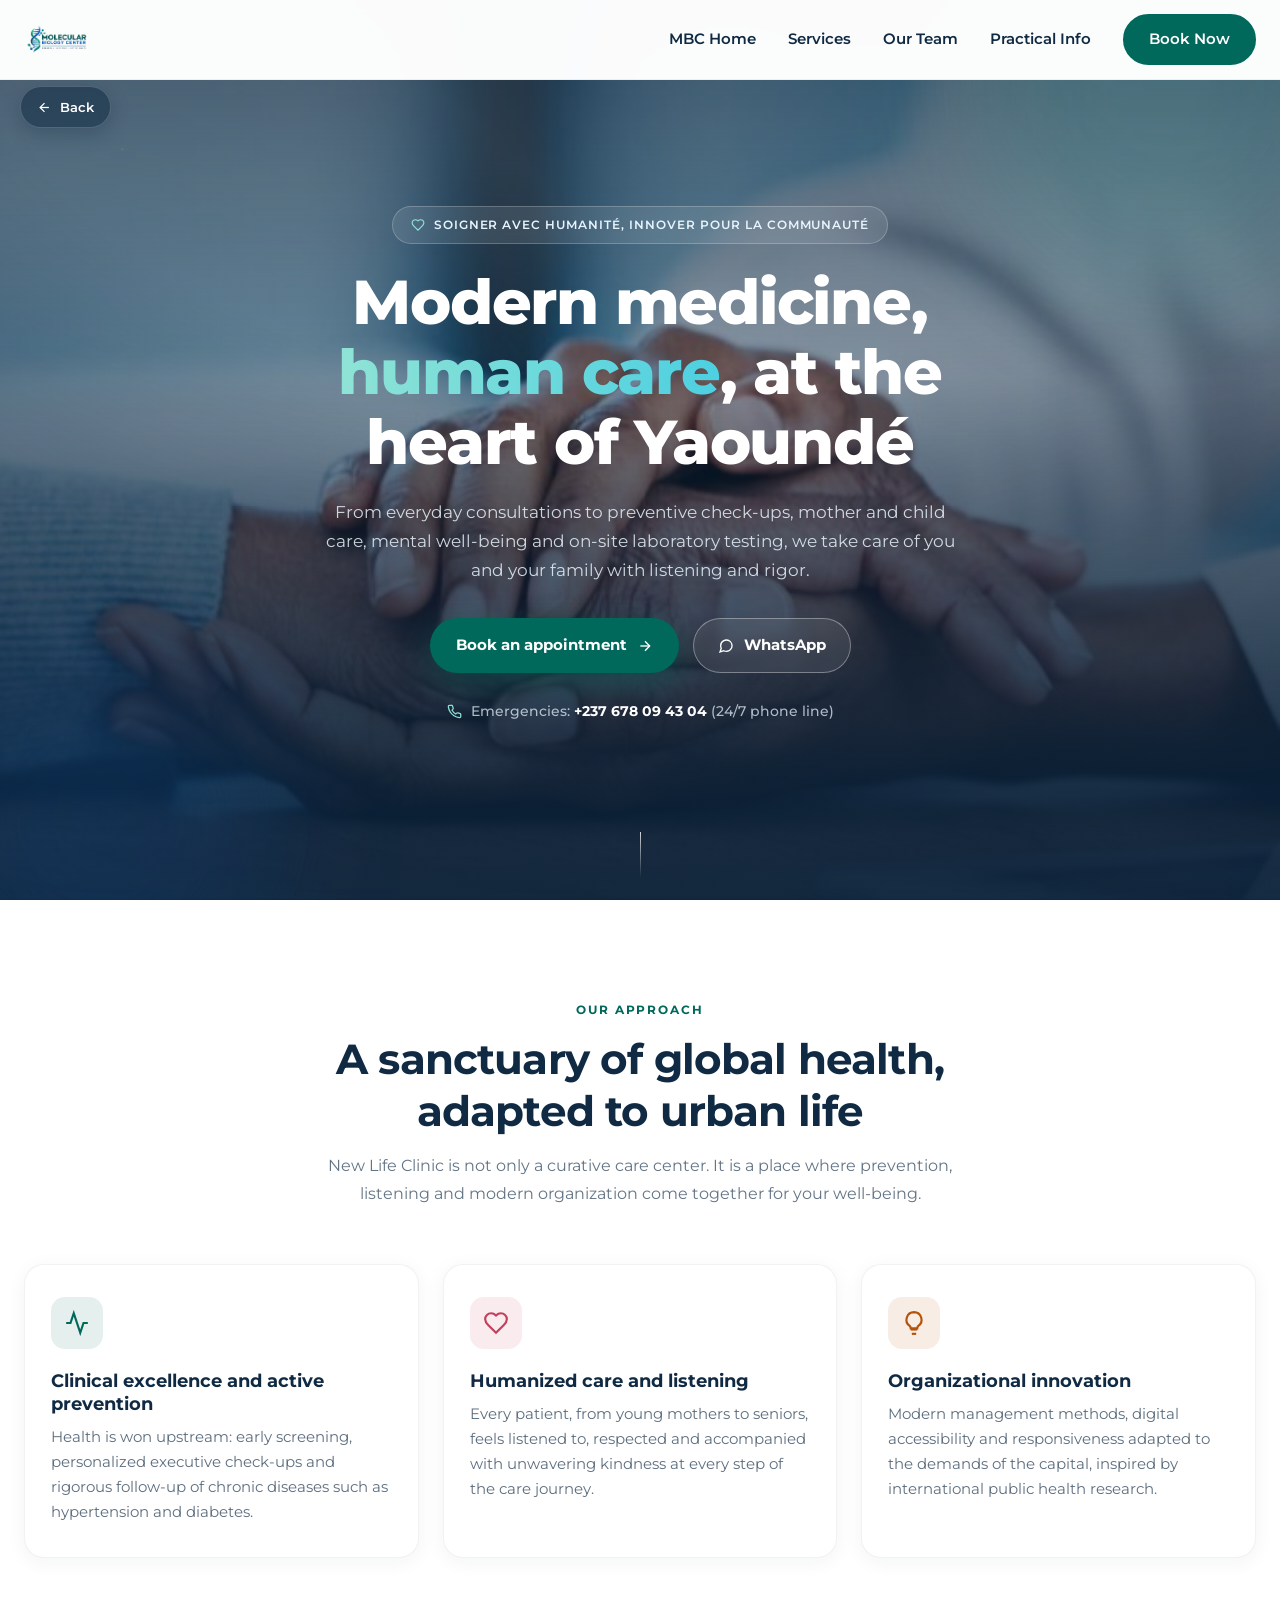
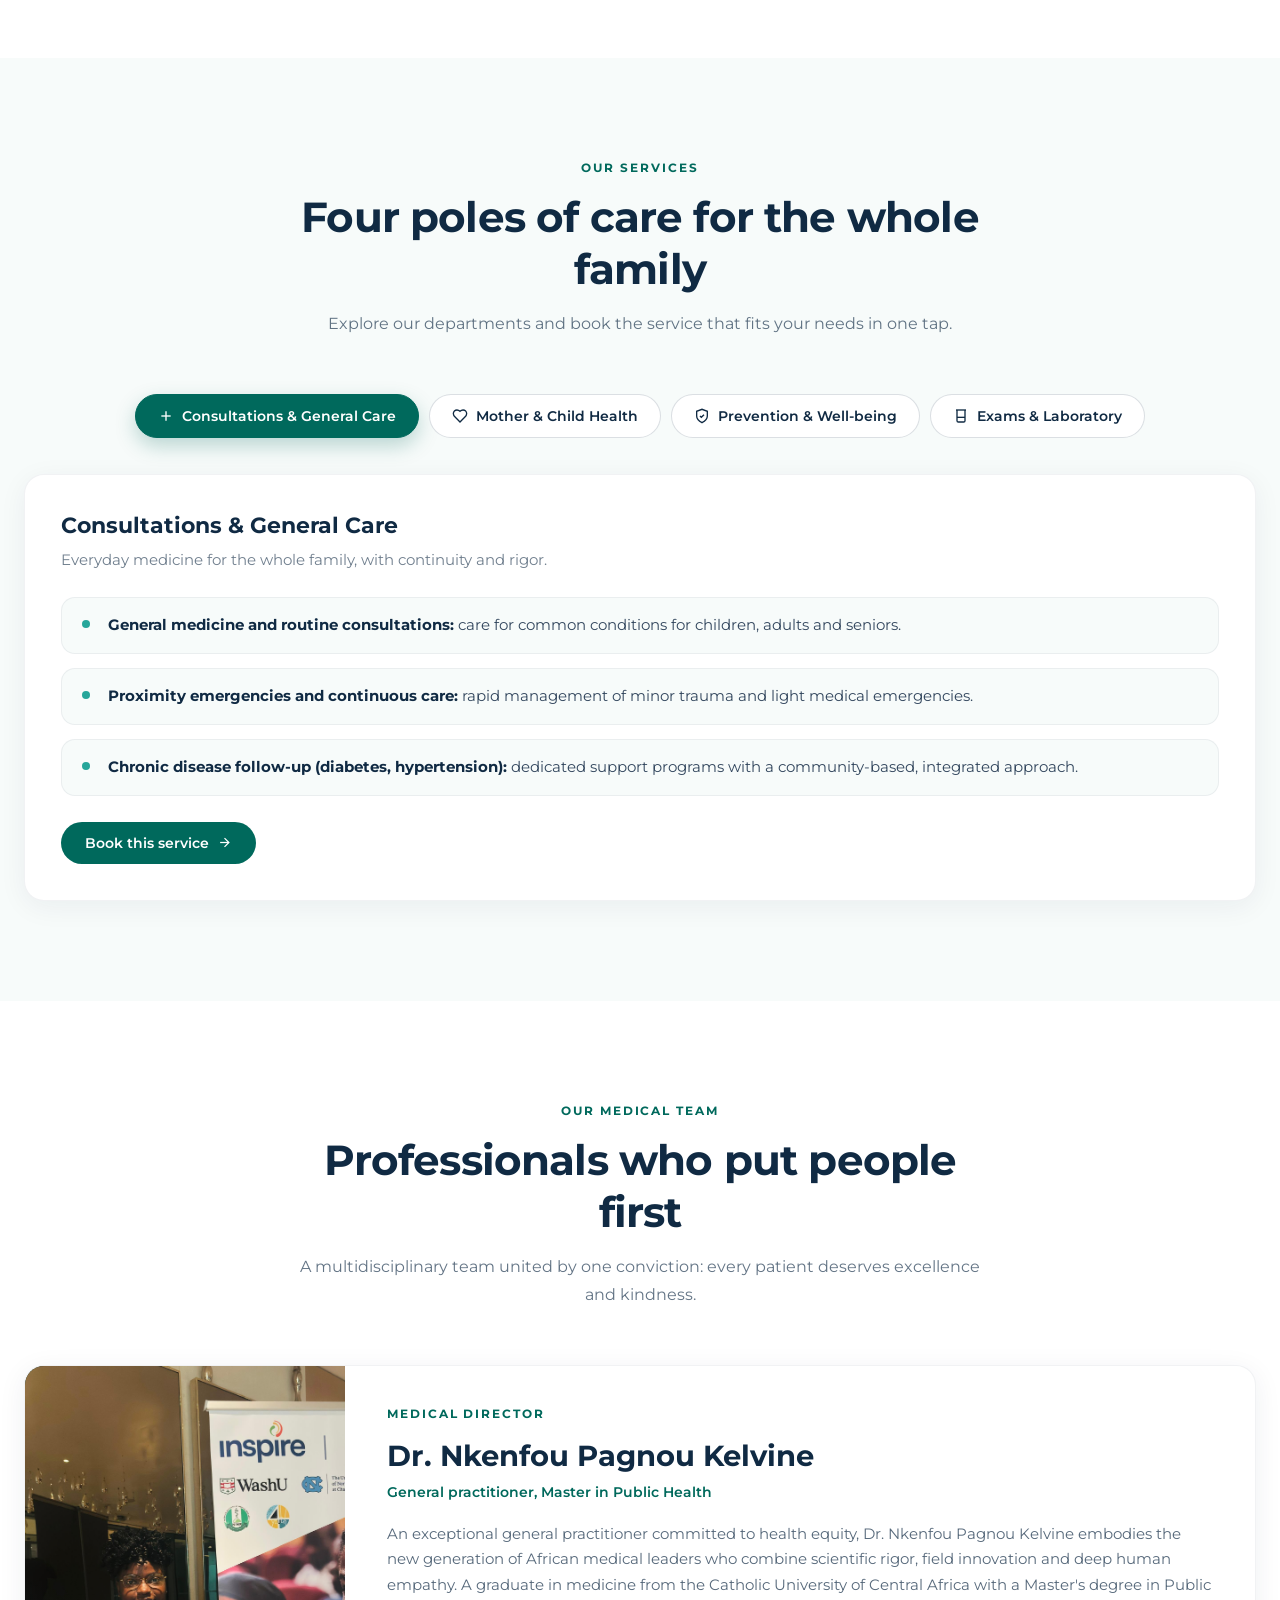
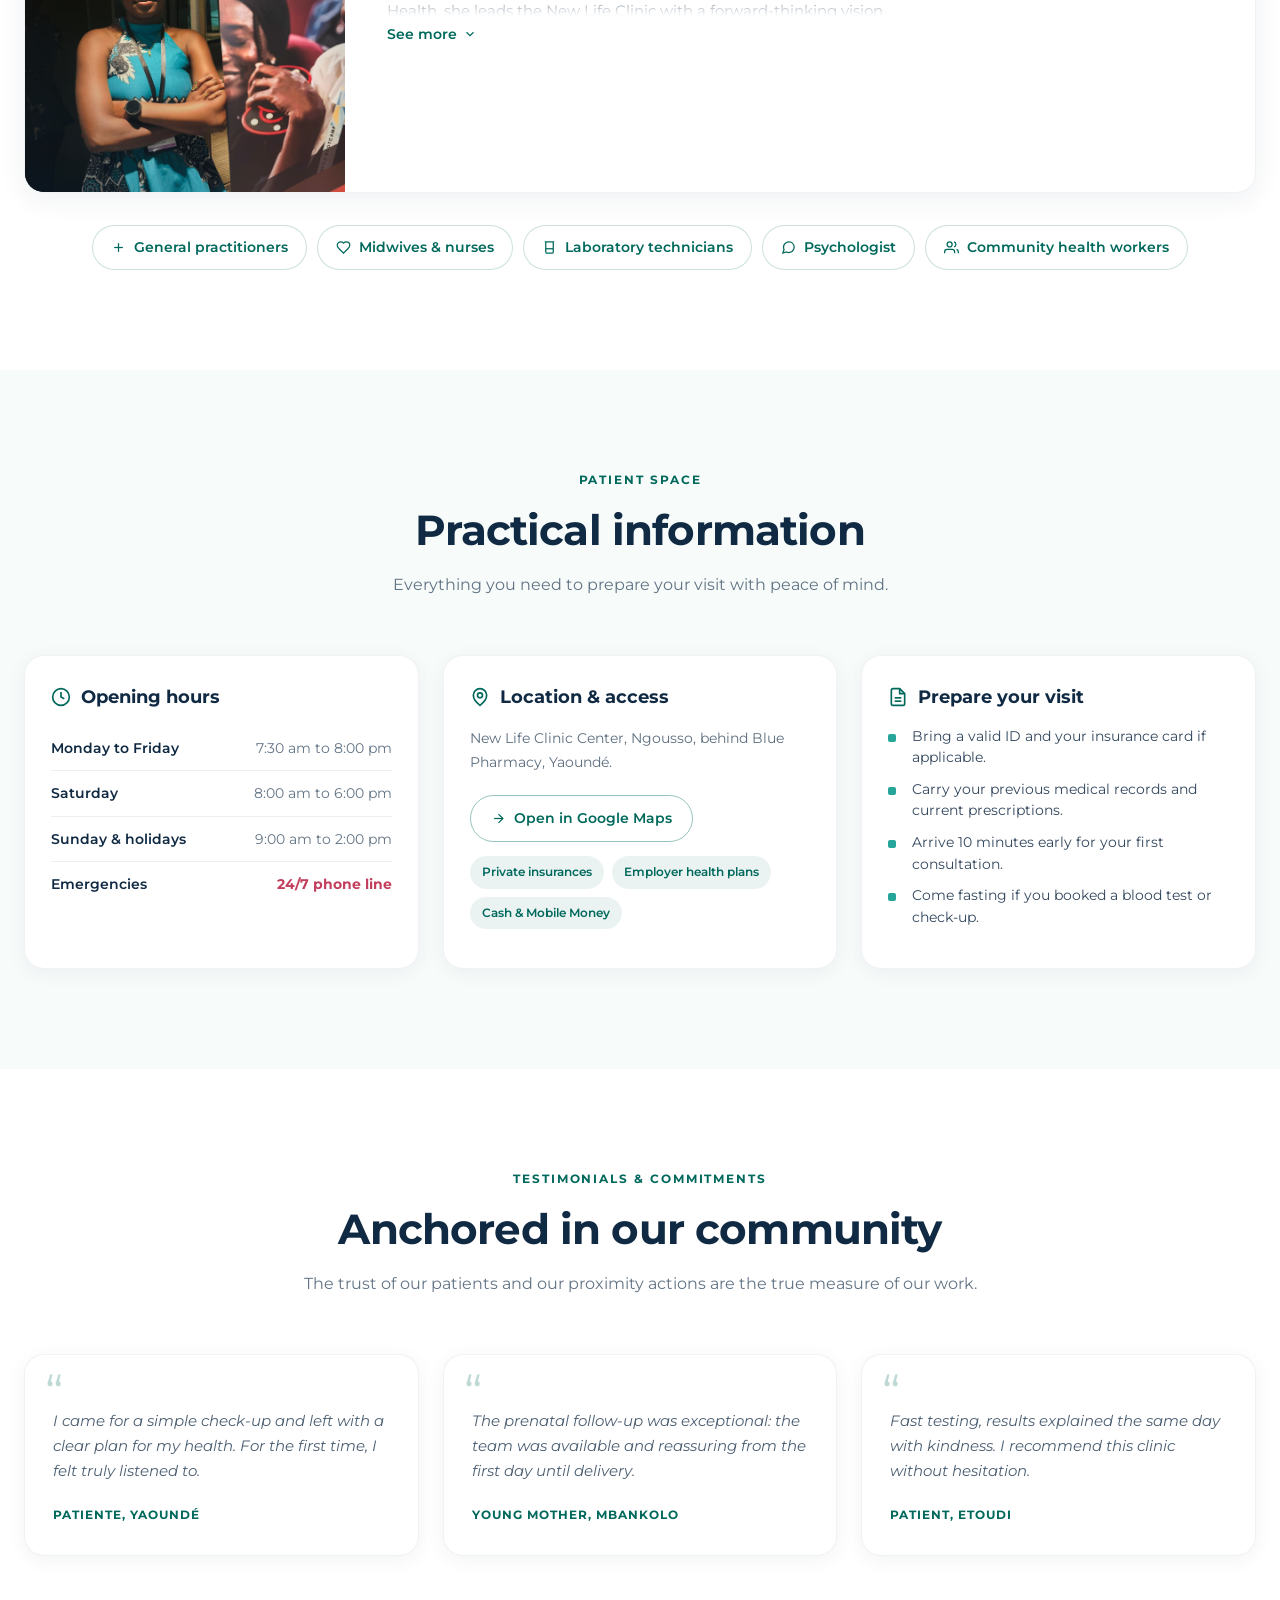
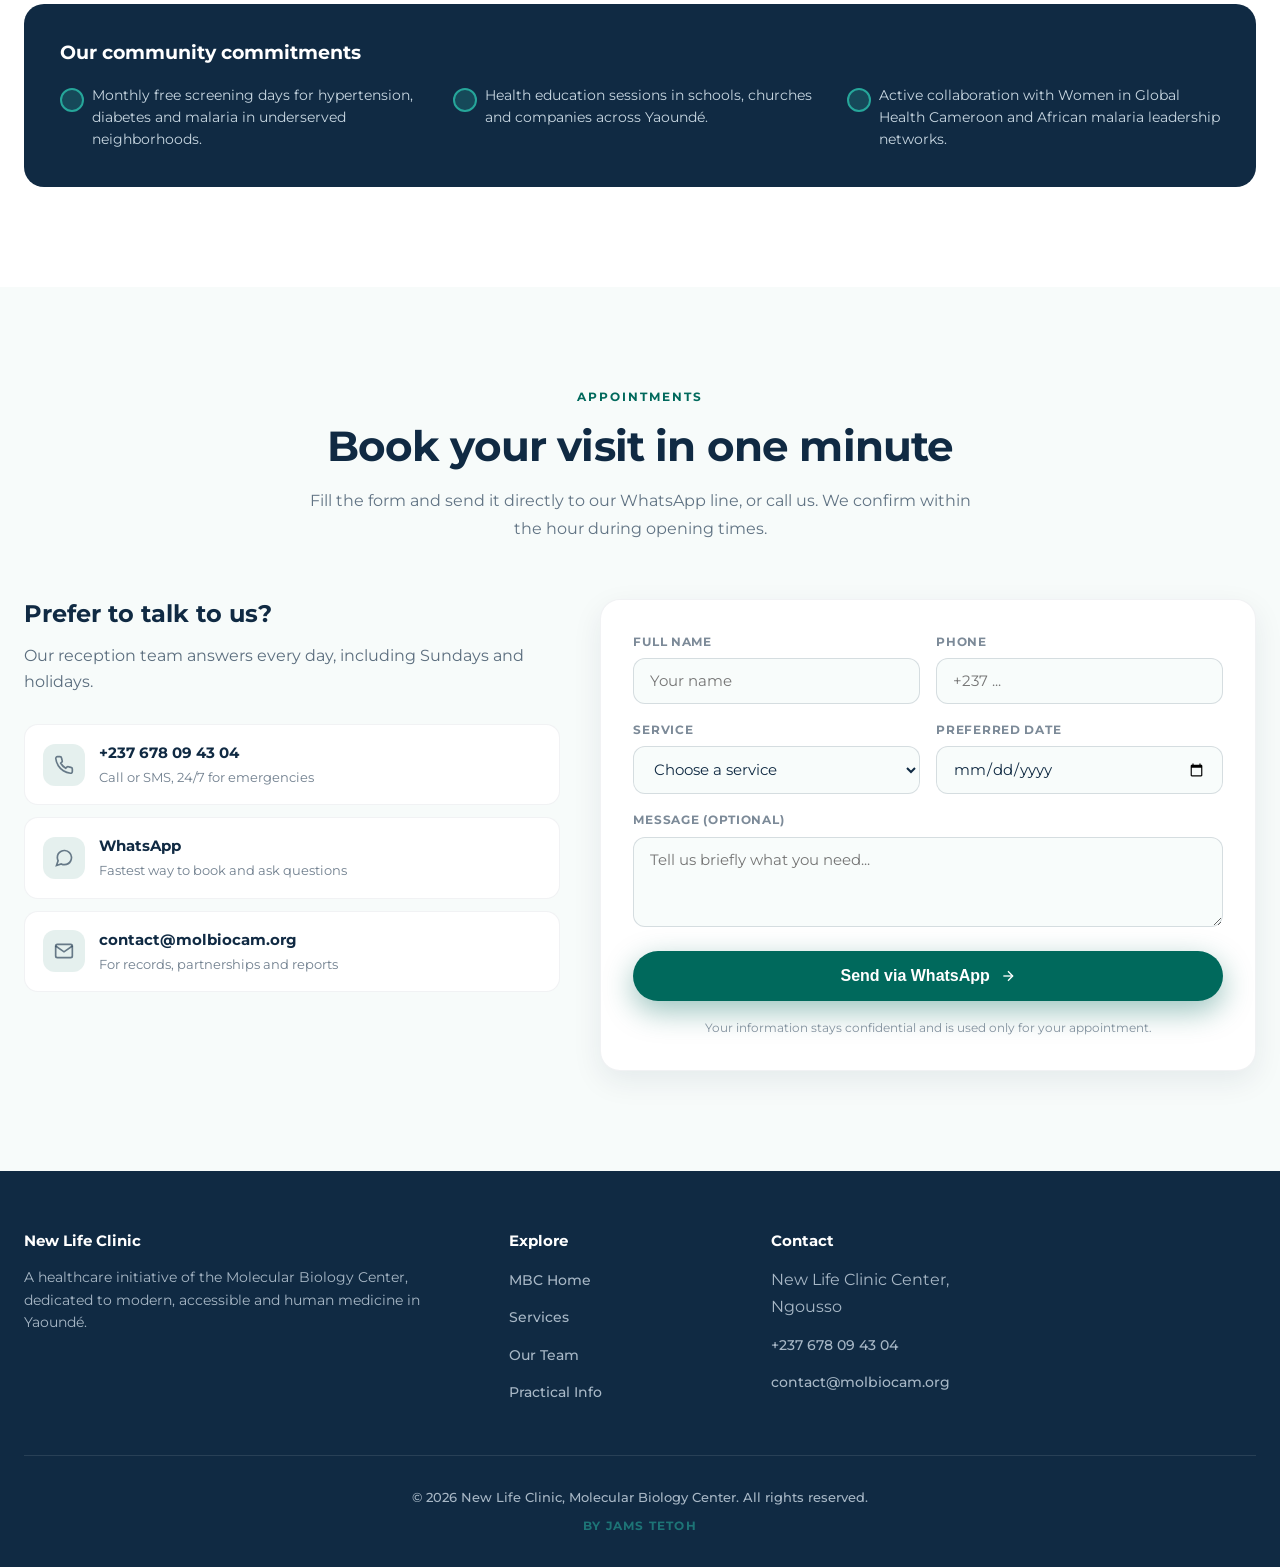
==== commit 771c338f: "Police Montserrat + boutons hero responsive + devises MBC/Clinique + coordonnées New Life Clinic" ====
--- a/index.html
+++ b/index.html
@@ -3,139 +3,122 @@
 <head>
 <meta charset="UTF-8">
 <meta name="viewport" content="width=device-width, initial-scale=1.0, maximum-scale=5.0">
-<title>Molecular Biology Center</title>
+<title>New Life Clinic | Molecular Biology Center</title>
 <link href="https://fonts.googleapis.com/css2?family=Sora:wght@600;700;800&family=Inter:wght@400;500;600&display=swap" rel="stylesheet">
 <link rel="stylesheet" href="assets/mbc-core.css">
 <style>
-.mbcx-missions{background:#fff;padding:110px 24px;}
-.mbcx-missions-inner{max-width:1240px;margin:0 auto;}
-.mbcx-overline{font-size:.75rem;font-weight:700;letter-spacing:.16em;text-transform:uppercase;color:#00695C;margin-bottom:14px;display:block;}
-.mission-intro{text-align:center;margin-bottom:60px;}
-.mission-intro h2{font-size:clamp(1.8rem,3.4vw,2.8rem);letter-spacing:-.02em;margin:0 0 14px;}
-.mission-intro p{color:rgba(16,42,67,.65);font-size:1.05rem;max-width:60ch;margin:0 auto;}
-.mission-grid{display:grid;grid-template-columns:repeat(auto-fit,minmax(320px,1fr));gap:24px;margin-bottom:40px;}
-.mission-card-large{display:flex;flex-direction:column;justify-content:flex-end;padding:32px;border-radius:20px;min-height:380px;position:relative;overflow:hidden;text-decoration:none;transition:transform .3s ease,box-shadow .3s ease;}
-.mission-card-large:hover{transform:translateY(-6px);box-shadow:0 24px 50px rgba(16,42,67,.15);}
-.mission-card-large::before{content:"";position:absolute;inset:0;background-size:cover;background-position:center;opacity:.4;transition:opacity .3s,transform .6s ease;}
-.mission-card-large:hover::before{opacity:.5;transform:scale(1.05);}
-.mission-card-large::after{content:"";position:absolute;inset:0;background:linear-gradient(0deg,rgba(11,34,57,.95) 0%,rgba(11,34,57,.6) 50%,rgba(11,34,57,.2) 100%);}
-.mission-card-large>*{position:relative;z-index:2;}
-.mission-card-large .mbcx-overline{color:#8FE3D5;margin-bottom:8px;}
-.mission-card-large h3{font-size:clamp(1.3rem,2.5vw,1.8rem);color:#fff;margin:0 0 12px;}
-.mission-card-large p{color:rgba(232,244,253,.85);font-size:.95rem;line-height:1.6;margin:0 0 20px;}
-.mission-card-large .card-arrow{display:inline-flex;align-items:center;gap:8px;color:#8FE3D5;font-weight:600;font-size:.9rem;}
-.mission-card-large .card-arrow svg{width:16px;height:16px;transition:transform .3s;}
-.mission-card-large:hover .card-arrow svg{transform:translateX(4px);}
-.card-research::before{background-image:url('https://molbiocam.org/wp-content/uploads/2023/11/1408_001-2.jpg');}
-.card-training::before{background-image:url('https://molbiocam.org/wp-content/uploads/2023/11/1409_001-a.jpg');}
-.card-clinic::before{background-image:url('/photos/hero-lab.jpg');}
-.services-accordion{max-width:600px;margin:0 auto;}
-.accordion-item{background:#F7FBFA;border-radius:16px;overflow:hidden;border:1px solid rgba(16,42,67,.06);margin-bottom:16px;}
-.accordion-header{padding:24px;cursor:pointer;display:flex;align-items:center;justify-content:space-between;gap:16px;user-select:none;transition:background .2s;}
-.accordion-header:hover{background:rgba(0,105,92,.04);}
-.accordion-header h4{font-size:1.15rem;margin:0;}
-.accordion-icon{width:24px;height:24px;color:#00695C;transition:transform .3s ease;flex-shrink:0;}
-.accordion-item.open .accordion-icon{transform:rotate(180deg);}
-.accordion-body{max-height:0;overflow:hidden;transition:max-height .4s cubic-bezier(.16,1,.3,1);}
-.accordion-item.open .accordion-body{max-height:500px;}
-.accordion-content{padding:0 24px 24px;}
-.services-list{list-style:none;padding:0;margin:0;counter-reset:svc;}
-.services-list li{counter-increment:svc;position:relative;padding:12px 0 12px 40px;border-top:1px solid rgba(16,42,67,.08);font-size:.92rem;color:#33475E;line-height:1.5;}
-.services-list li::before{content:"0" counter(svc);position:absolute;left:0;top:12px;font-family:'Sora',sans-serif;font-weight:700;font-size:.85rem;color:#00695C;}
-.mbcx-impact{background:#102A43;padding:80px 24px;}
-.mbcx-impact-inner{max-width:1240px;margin:0 auto;}
-.impact-grid{display:grid;grid-template-columns:repeat(4,1fr);gap:24px;}
-.impact-card{background:#fff;border-radius:20px;padding:36px 24px;text-align:center;}
-.impact-icon{width:56px;height:56px;border-radius:50%;background:#102A43;display:flex;align-items:center;justify-content:center;margin:0 auto 20px;}
-.impact-icon svg{width:28px;height:28px;color:#fff;}
-.impact-number{font-family:'Sora',sans-serif;font-weight:700;font-size:clamp(1.8rem,3vw,2.4rem);color:#102A43;margin:0 0 8px;line-height:1;}
-.impact-label{font-size:.9rem;color:rgba(16,42,67,.7);line-height:1.5;margin:0;word-wrap:break-word;}
-.mbcx-lead{background:#F7FBFA;padding:110px 24px;}
-.mbcx-lead-inner{max-width:1240px;margin:0 auto;}
-.tm-head{margin-bottom:44px;}
-.tm-head h2{font-size:clamp(1.8rem,3.2vw,2.6rem);letter-spacing:-.02em;margin:0 0 14px;}
-.tm-head p{color:rgba(16,42,67,.65);font-size:1rem;max-width:64ch;margin:0;}
-.tm-founder{display:grid;grid-template-columns:320px 1fr;background:#fff;border-radius:20px;overflow:hidden;box-shadow:0 6px 28px rgba(16,42,67,.07);border:1px solid rgba(16,42,67,.06);margin-bottom:28px;}
-.tm-founder-media{position:relative;min-height:340px;background:linear-gradient(160deg,#0E3A34,#102A43);}
-.tm-founder-media img{position:absolute;inset:0;width:100%;height:100%;object-fit:cover;object-position:center 20%;transition:transform .9s cubic-bezier(.16,1,.3,1);}
+.nlc-section{padding:100px 24px;}
+.nlc-section.alt{background:#F7FBFA;}
+.nlc-inner{max-width:1240px;margin:0 auto;}
+.sec-head{text-align:center;max-width:680px;margin:0 auto 56px;}
+.overline{font-size:.75rem;font-weight:700;letter-spacing:.16em;text-transform:uppercase;color:#00695C;margin-bottom:14px;display:block;}
+.sec-head h2{font-size:clamp(1.8rem,3.4vw,2.6rem);letter-spacing:-.02em;margin:0 0 14px;}
+.sec-head p{color:rgba(16,42,67,.65);font-size:1.02rem;line-height:1.7;margin:0;}
+.pillar-grid{display:grid;grid-template-columns:repeat(3,1fr);gap:24px;}
+.pillar-card{background:#fff;border:1px solid rgba(16,42,67,.06);border-radius:20px;padding:32px 26px;box-shadow:0 4px 20px rgba(16,42,67,.05);transition:transform .35s cubic-bezier(.16,1,.3,1),box-shadow .35s ease;}
+.pillar-card:hover{transform:translateY(-8px);box-shadow:0 24px 55px rgba(16,42,67,.12);}
+.pillar-icon{width:52px;height:52px;border-radius:14px;display:flex;align-items:center;justify-content:center;margin-bottom:20px;}
+.pillar-icon svg{width:26px;height:26px;}
+.tint-teal{background:rgba(0,105,92,.1);color:#00695C;}
+.tint-rose{background:rgba(194,64,94,.1);color:#C2405E;}
+.tint-amber{background:rgba(180,83,9,.1);color:#B45309;}
+.pillar-card h3{font-size:1.15rem;margin:0 0 10px;}
+.pillar-card p{font-size:.92rem;color:rgba(16,42,67,.68);margin:0;}
+.nlc-tabs{display:flex;flex-wrap:wrap;gap:10px;justify-content:center;margin-bottom:36px;}
+.nlc-tab{padding:12px 22px;border-radius:50px;border:1.5px solid rgba(16,42,67,.15);background:#fff;color:#102A43;font-weight:600;font-size:.9rem;cursor:pointer;transition:all .3s;display:inline-flex;align-items:center;gap:8px;font-family:'Montserrat',sans-serif;}
+.nlc-tab svg{width:16px;height:16px;}
+.nlc-tab:hover{border-color:#00695C;color:#00695C;transform:translateY(-2px);}
+.nlc-tab.active{background:#00695C;border-color:#00695C;color:#fff;box-shadow:0 8px 20px rgba(0,105,92,.25);}
+.nlc-panel{display:none;background:#fff;border:1px solid rgba(16,42,67,.06);border-radius:20px;padding:36px;box-shadow:0 6px 28px rgba(16,42,67,.06);}
+.nlc-panel.active{display:block;animation:panelIn .5s cubic-bezier(.16,1,.3,1);}
+@keyframes panelIn{from{opacity:0;transform:translateY(14px);}to{opacity:1;transform:none;}}
+.nlc-panel h3{font-size:1.4rem;margin:0 0 8px;}
+.panel-sub{color:rgba(16,42,67,.6);margin:0 0 24px;font-size:.95rem;}
+.svc-list{list-style:none;display:grid;gap:14px;margin:0 0 26px;padding:0;}
+.svc-list li{background:#F7FBFA;border:1px solid rgba(16,42,67,.06);border-radius:14px;padding:16px 18px 16px 46px;position:relative;font-size:.93rem;color:#33475E;line-height:1.55;}
+.svc-list li::before{content:"";position:absolute;left:20px;top:22px;width:8px;height:8px;border-radius:50%;background:#26A69A;}
+.svc-list b{color:#102A43;}
+.pick-service{display:inline-flex;align-items:center;gap:8px;background:#00695C;color:#fff;border:none;cursor:pointer;padding:12px 24px;border-radius:50px;font-weight:600;font-size:.9rem;transition:all .3s;font-family:'Montserrat',sans-serif;}
+.pick-service:hover{background:#005a50;transform:translateY(-2px);box-shadow:0 8px 20px rgba(0,105,92,.25);}
+.pick-service svg{width:15px;height:15px;}
+.tm-founder{display:grid;grid-template-columns:320px 1fr;background:#fff;border-radius:20px;overflow:hidden;box-shadow:0 6px 28px rgba(16,42,67,.07);border:1px solid rgba(16,42,67,.06);margin-bottom:32px;}
+.tm-founder-media{position:relative;aspect-ratio:3/4;background:linear-gradient(160deg,#0E3A34,#102A43);}
+.tm-founder-media img{position:absolute;inset:0;width:100%;height:100%;object-fit:cover;object-position:35% 28%;transition:transform .9s cubic-bezier(.16,1,.3,1);}
 .tm-founder:hover .tm-founder-media img{transform:scale(1.05);}
 .tm-founder-media::after{content:"";position:absolute;inset:0;background:linear-gradient(200deg,transparent 60%,rgba(11,34,57,.4));}
-.tm-founder-body{padding:42px 46px;}
+.tm-founder-body{padding:38px 42px;}
 .tm-role{display:block;color:#00695C;font-weight:600;font-size:.9rem;margin:6px 0 16px;}
-.tm-founder-body h3{font-size:clamp(1.4rem,2.4vw,1.9rem);margin:0;}
-.tm-founder-body p{color:rgba(16,42,67,.7);font-size:.98rem;line-height:1.7;margin:0 0 14px;max-width:62ch;}
-.tm-nobel{display:inline-flex;align-items:center;gap:10px;background:rgba(0,105,92,.08);border:1px solid rgba(0,105,92,.18);border-radius:12px;padding:10px 16px;margin-top:8px;}
-.tm-nobel svg{width:18px;height:18px;color:#00695C;flex-shrink:0;}
-.tm-nobel b{font-size:.85rem;color:#102A43;display:block;line-height:1.25;}
-.tm-nobel span{font-size:.72rem;color:rgba(16,42,67,.6);display:block;}
-.tm-grid{display:grid;grid-template-columns:repeat(auto-fit,minmax(280px,1fr));gap:26px;margin-bottom:34px;}
-.tm-card{position:relative;background:#fff;border-radius:16px;border:1px solid rgba(16,42,67,.06);box-shadow:0 4px 20px rgba(16,42,67,.05);transition:transform .35s cubic-bezier(.16,1,.3,1),box-shadow .35s ease;}
-.tm-card:hover{transform:translateY(-8px);box-shadow:0 24px 55px rgba(16,42,67,.12);}
-.tm-media{position:relative;aspect-ratio:4/3;border-radius:16px 16px 0 0;background:linear-gradient(135deg,#0E3A34,#102A43);overflow:hidden;}
-.tm-media::before{content:attr(data-initials);position:absolute;inset:0;display:flex;align-items:center;justify-content:center;font-family:'Sora',sans-serif;font-weight:700;font-size:3.2rem;color:rgba(255,255,255,.16);z-index:1;}
-.tm-media::after{content:"";position:absolute;inset:0;background-image:radial-gradient(rgba(255,255,255,.06) 1px,transparent 1px);background-size:22px 22px;border-radius:inherit;z-index:1;}
-.tm-imgwrap{position:absolute;inset:0;z-index:2;}
-.tm-imgwrap img{width:100%;height:100%;object-fit:cover;object-position:center 28%;display:block;transition:transform .9s cubic-bezier(.16,1,.3,1);}
-.tm-card:hover .tm-imgwrap img{transform:scale(1.07);}
-.tm-badge{position:absolute;left:24px;bottom:-21px;z-index:3;width:52px;height:52px;transform:rotate(45deg);background:linear-gradient(135deg,#00695C,#26A69A);border-radius:10px;display:flex;align-items:center;justify-content:center;box-shadow:0 10px 24px rgba(0,105,92,.35);transition:transform .45s cubic-bezier(.16,1,.3,1),border-radius .45s ease;}
-.tm-badge span{transform:rotate(-45deg);font-family:'Sora',sans-serif;font-weight:700;font-size:.95rem;color:#fff;}
-.tm-card:hover .tm-badge{transform:rotate(0deg);border-radius:50%;}
-.tm-body{padding:38px 26px 28px;}
-.tm-meta{display:flex;justify-content:space-between;align-items:center;margin-bottom:12px;gap:10px;}
-.tm-kicker{font-size:.68rem;font-weight:700;letter-spacing:.14em;text-transform:uppercase;color:rgba(16,42,67,.45);}
-.tm-country{padding:5px 12px;border-radius:50px;background:rgba(0,105,92,.08);color:#00695C;font-size:.68rem;font-weight:700;letter-spacing:.08em;text-transform:uppercase;white-space:nowrap;}
-.tm-body h4{font-size:1.12rem;margin:0 0 10px;line-height:1.3;}
-.tm-body p{color:rgba(16,42,67,.65);font-size:.88rem;line-height:1.6;margin:0;}
-.tm-desc{position:relative;overflow:hidden;max-height:4.6em;transition:max-height .7s cubic-bezier(.16,1,.3,1);}
-.tm-desc p{margin:0 0 10px !important;}
+.tm-founder-body h3{font-size:clamp(1.4rem,2.4vw,1.8rem);margin:0;}
+.tm-desc{position:relative;overflow:hidden;max-height:6.2em;transition:max-height .7s cubic-bezier(.16,1,.3,1);}
+.tm-desc p{color:rgba(16,42,67,.7);font-size:.95rem;line-height:1.7;margin:0 0 12px;}
 .tm-desc::after{content:"";position:absolute;left:0;right:0;bottom:0;height:26px;background:linear-gradient(180deg,rgba(255,255,255,0),#fff 85%);pointer-events:none;transition:opacity .4s;}
-.tm-card.expanded .tm-desc{max-height:1600px;}
-.tm-card.expanded .tm-desc::after{opacity:0;}
-.tm-more-btn{display:inline-flex;align-items:center;gap:6px;margin-top:12px;background:none;border:none;cursor:pointer;color:#00695C;font-weight:600;font-size:.82rem;font-family:'Inter',sans-serif;padding:0;}
-.tm-more-btn:hover{color:#005a50;text-decoration:underline;}
+.tm-founder.expanded .tm-desc{max-height:1600px;}
+.tm-founder.expanded .tm-desc::after{opacity:0;}
+.tm-more-btn{display:inline-flex;align-items:center;gap:6px;margin-top:6px;background:none;border:none;cursor:pointer;color:#00695C;font-weight:600;font-size:.85rem;font-family:'Montserrat',sans-serif;padding:0;}
+.tm-more-btn:hover{text-decoration:underline;}
 .tm-more-btn svg{width:14px;height:14px;transition:transform .3s;}
-.tm-card.expanded .tm-more-btn svg{transform:rotate(180deg);}
-.ld-link{display:inline-flex;align-items:center;gap:8px;color:#00695C;font-weight:600;font-size:.92rem;text-decoration:none;}
-.ld-link svg{width:15px;height:15px;transition:transform .25s;}
-.ld-link:hover svg{transform:translateX(4px);}
-.ld-link:hover{text-decoration:underline;}
-.mbcx-partners{background:#fff;padding:110px 24px;}
-.mbcx-partners-inner{max-width:800px;margin:0 auto;text-align:center;}
-.partners-head{margin-bottom:48px;}
-.partners-head h2{font-size:clamp(1.8rem,3.2vw,2.4rem);margin:0 0 14px;}
-.partners-head p{color:rgba(16,42,67,.65);font-size:1rem;max-width:56ch;margin:0 auto;}
-.partner-logo{max-width:320px;width:100%;height:auto;margin:0 auto;display:block;}
-.mbcx-cta-final{background:linear-gradient(180deg,#F7FBFA 0%,#E0F2F1 100%);padding:140px 24px;position:relative;overflow:hidden;}
-.mbcx-cta-final::before{content:"";position:absolute;width:700px;height:700px;right:-250px;top:-250px;background:radial-gradient(circle,rgba(0,105,92,.12),transparent 65%);border-radius:50%;}
-.mbcx-cta-inner{position:relative;z-index:2;max-width:900px;margin:0 auto;text-align:center;}
-.mbcx-cta-inner .overline{font-size:.75rem;font-weight:700;letter-spacing:.2em;text-transform:uppercase;color:#00695C;margin-bottom:20px;display:block;}
-.mbcx-cta-inner h2{font-size:clamp(1.8rem,4.2vw,3.4rem);letter-spacing:-.02em;line-height:1.1;margin:0 0 24px;}
-.mbcx-cta-inner h2 .acc{background:linear-gradient(90deg,#00695C,#26A69A);-webkit-background-clip:text;background-clip:text;color:transparent;}
-.mbcx-cta-inner p{color:rgba(16,42,67,.7);font-size:1.1rem;margin:0 auto 48px;max-width:600px;}
-.mbcx-cta-actions{display:flex;gap:18px;justify-content:center;flex-wrap:wrap;margin-bottom:56px;}
-.mbcx-cta-solid{display:inline-flex;align-items:center;gap:12px;background:#00695C;color:#fff;padding:18px 38px;border-radius:50px;font-weight:600;font-size:1rem;text-decoration:none;transition:all .3s cubic-bezier(.4,0,.2,1);box-shadow:0 14px 34px rgba(0,105,92,.3);}
-.mbcx-cta-solid:hover{background:#005a50;transform:translateY(-3px);box-shadow:0 20px 44px rgba(0,105,92,.4);}
-.mbcx-cta-solid svg{width:18px;height:18px;transition:transform .3s;}
-.mbcx-cta-solid:hover svg{transform:translateX(5px);}
-.mbcx-cta-ghost{display:inline-flex;align-items:center;padding:18px 36px;border:1.5px solid rgba(16,42,67,.25);border-radius:50px;color:#102A43;font-weight:600;font-size:1rem;text-decoration:none;background:rgba(255,255,255,.6);transition:all .3s;}
-.mbcx-cta-ghost:hover{border-color:#00695C;color:#00695C;background:#fff;transform:translateY(-3px);}
-.mbcx-cta-contact{display:flex;justify-content:center;gap:48px;flex-wrap:wrap;padding-top:48px;border-top:1px solid rgba(16,42,67,.12);}
-.mbcx-cta-contact-item{display:flex;align-items:center;gap:12px;color:rgba(16,42,67,.65);font-size:.92rem;}
-.mbcx-cta-contact-item svg{width:18px;height:18px;color:#00695C;flex-shrink:0;}
-.mbcx-cta-contact-item a{color:#102A43;font-weight:500;transition:color .3s;}
-.mbcx-cta-contact-item a:hover{color:#00695C;}
-@media(max-width:960px){.mission-grid{grid-template-columns:1fr;}.impact-grid{grid-template-columns:repeat(2,1fr);}.tm-founder{grid-template-columns:1fr;}.tm-founder-media{min-height:0;aspect-ratio:4/3;}.tm-founder-body{padding:30px 26px;}}
-@media(max-width:430px){.mbcx-missions,.mbcx-lead,.mbcx-partners,.mbcx-cta-final{padding:60px 16px !important;}.mission-intro h2,.tm-head h2,.partners-head h2,.mbcx-cta-inner h2{font-size:clamp(1.4rem,6vw,1.8rem) !important;}.mission-intro p,.tm-head p,.partners-head p{font-size:.9rem !important;}.mbcx-overline{font-size:.7rem !important;}.mission-card-large{min-height:300px !important;padding:24px !important;}.mission-card-large h3{font-size:1.3rem !important;}.impact-grid{grid-template-columns:1fr 1fr !important;gap:16px !important;}.impact-card{padding:24px 16px !important;border-radius:16px !important;}.impact-icon{width:48px !important;height:48px !important;margin-bottom:16px !important;}.impact-icon svg{width:24px !important;height:24px !important;}.impact-number{font-size:clamp(1.4rem,5vw,1.8rem) !important;}.impact-label{font-size:.82rem !important;}.tm-founder-body{padding:20px 16px !important;}.tm-founder-body h3{font-size:1.3rem !important;}.tm-founder-body p{font-size:.9rem !important;}.tm-grid{grid-template-columns:1fr !important;gap:20px !important;}.tm-body{padding:24px 16px 20px !important;}.tm-body h4{font-size:1.05rem !important;}.tm-body p{font-size:.85rem !important;}.mbcx-cta-contact{flex-direction:column !important;align-items:center !important;gap:12px !important;padding-top:32px !important;}.mbcx-cta-actions{flex-direction:column !important;align-items:stretch !important;gap:12px !important;margin-bottom:40px !important;}.mbcx-cta-solid,.mbcx-cta-ghost{justify-content:center !important;padding:14px 24px !important;}}
-@media(max-width:360px){.impact-grid{grid-template-columns:1fr !important;}.impact-card{padding:20px 16px !important;}}
+.tm-founder.expanded .tm-more-btn svg{transform:rotate(180deg);}
+.care-chips{display:flex;flex-wrap:wrap;gap:10px;justify-content:center;}
+.care-chip{padding:10px 18px;border-radius:50px;background:#fff;border:1px solid rgba(0,105,92,.2);color:#00695C;font-size:.85rem;font-weight:600;display:inline-flex;align-items:center;gap:8px;transition:all .3s;}
+.care-chip:hover{background:#00695C;color:#fff;transform:translateY(-2px);}
+.care-chip svg{width:15px;height:15px;}
+.info-grid{display:grid;grid-template-columns:repeat(3,1fr);gap:24px;}
+.info-card{background:#fff;border-radius:20px;padding:30px 26px;border:1px solid rgba(16,42,67,.06);box-shadow:0 4px 20px rgba(16,42,67,.05);}
+.info-card h3{font-size:1.1rem;margin:0 0 18px;display:flex;align-items:center;gap:10px;}
+.info-card h3 svg{width:20px;height:20px;color:#00695C;flex-shrink:0;}
+.hours-list{list-style:none;margin:0;padding:0;}
+.hours-list li{display:flex;justify-content:space-between;gap:12px;padding:10px 0;border-bottom:1px solid rgba(16,42,67,.08);font-size:.9rem;}
+.hours-list li:last-child{border:none;}
+.hours-list b{color:#102A43;font-weight:600;}
+.hours-list span{color:rgba(16,42,67,.65);text-align:right;}
+.hours-list .hl{color:#C2405E;font-weight:700;}
+.info-card p{font-size:.9rem;color:rgba(16,42,67,.68);margin:0 0 14px;}
+.visit-list{list-style:none;margin:0;padding:0;}
+.visit-list li{position:relative;padding-left:24px;margin-bottom:10px;font-size:.9rem;color:#33475E;line-height:1.5;}
+.visit-list li::before{content:"";position:absolute;left:0;top:8px;width:8px;height:8px;border-radius:2px;background:#26A69A;}
+.map-btn{display:inline-flex;align-items:center;gap:8px;padding:11px 20px;border:1.5px solid rgba(0,105,92,.4);border-radius:50px;color:#00695C;font-weight:600;font-size:.88rem;transition:all .3s;margin-top:6px;}
+.map-btn:hover{background:#00695C;color:#fff;transform:translateY(-2px);}
+.map-btn svg{width:15px;height:15px;}
+.chip-row{display:flex;flex-wrap:wrap;gap:8px;margin-top:14px;}
+.mini-chip{padding:6px 12px;border-radius:50px;background:rgba(0,105,92,.08);color:#00695C;font-size:.75rem;font-weight:600;}
+.quote-grid{display:grid;grid-template-columns:repeat(3,1fr);gap:24px;margin-bottom:48px;}
+.quote-card{background:#fff;border-radius:20px;padding:28px;border:1px solid rgba(16,42,67,.06);box-shadow:0 4px 20px rgba(16,42,67,.05);position:relative;}
+.quote-card::before{content:"\201C";font-family:'Montserrat',sans-serif;font-size:3rem;color:rgba(0,105,92,.25);position:absolute;top:14px;left:20px;line-height:1;}
+.quote-card p{font-size:.92rem;color:rgba(16,42,67,.75);margin:26px 0 16px;font-style:italic;}
+.quote-card span{font-size:.78rem;font-weight:700;color:#00695C;text-transform:uppercase;letter-spacing:.08em;}
+.commit-box{background:#102A43;border-radius:20px;padding:36px;color:#fff;}
+.commit-box h3{color:#fff;font-size:1.2rem;margin:0 0 20px;}
+.commit-list{list-style:none;margin:0;padding:0;display:grid;grid-template-columns:repeat(3,1fr);gap:20px;}
+.commit-list li{position:relative;padding-left:32px;font-size:.9rem;color:rgba(232,244,253,.85);line-height:1.55;}
+.commit-list li::before{content:"";position:absolute;left:0;top:4px;width:20px;height:20px;border-radius:50%;background:rgba(38,166,154,.25);border:2px solid #26A69A;}
+.book-grid{display:grid;grid-template-columns:.9fr 1.1fr;gap:40px;align-items:start;}
+.book-side h3{font-size:1.5rem;margin:0 0 14px;}
+.book-side>p{color:rgba(16,42,67,.68);font-size:.98rem;margin:0 0 28px;}
+.book-item{display:flex;align-items:center;gap:14px;padding:16px 18px;background:#fff;border:1px solid rgba(16,42,67,.06);border-radius:14px;margin-bottom:12px;transition:all .3s;}
+.book-item:hover{transform:translateX(6px);box-shadow:0 8px 24px rgba(16,42,67,.08);}
+.book-item-ico{width:42px;height:42px;border-radius:12px;background:rgba(0,105,92,.1);color:#00695C;display:flex;align-items:center;justify-content:center;flex-shrink:0;}
+.book-item-ico svg{width:20px;height:20px;}
+.book-item b{display:block;font-size:.92rem;color:#102A43;}
+.book-item span{font-size:.82rem;color:rgba(16,42,67,.6);}
+.book-form{background:#fff;border-radius:20px;padding:32px;border:1px solid rgba(16,42,67,.06);box-shadow:0 10px 30px rgba(16,42,67,.08);display:grid;gap:16px;}
+.form-row{display:grid;grid-template-columns:1fr 1fr;gap:16px;}
+.book-form label{font-size:.75rem;font-weight:700;letter-spacing:.06em;text-transform:uppercase;color:rgba(16,42,67,.55);display:block;margin-bottom:6px;}
+.book-form input,.book-form select,.book-form textarea{width:100%;padding:13px 16px;border-radius:12px;border:1.5px solid rgba(16,42,67,.15);font-family:'Montserrat',sans-serif;font-size:.92rem;color:#102A43;background:#F8FCFB;transition:border .2s,box-shadow .2s;outline:none;}
+.book-form input:focus,.book-form select:focus,.book-form textarea:focus{border-color:#00695C;box-shadow:0 0 0 3px rgba(0,105,92,.12);background:#fff;}
+.book-form textarea{resize:vertical;min-height:90px;}
+.submit-btn{width:100%;justify-content:center;padding:16px 24px;font-size:1rem;}
+.form-note{font-size:.78rem;color:rgba(16,42,67,.5);text-align:center;margin:0;}
+@media(max-width:960px){.pillar-grid,.info-grid,.quote-grid{grid-template-columns:1fr;}.commit-list{grid-template-columns:1fr;}.book-grid{grid-template-columns:1fr;}.tm-founder{grid-template-columns:1fr;}.tm-founder-media{aspect-ratio:4/5;max-height:520px;}.tm-founder-media img{object-position:35% 22%;}.tm-founder-body{padding:28px 24px;}}
+@media(max-width:430px){.nlc-section{padding:60px 16px !important;}.sec-head h2{font-size:clamp(1.4rem,6vw,1.8rem) !important;}.sec-head p{font-size:.9rem !important;}.nlc-tab{padding:10px 16px;font-size:.82rem;}.nlc-panel{padding:24px 18px !important;}.nlc-panel h3{font-size:1.2rem !important;}.svc-list li{padding:14px 14px 14px 40px;font-size:.88rem;}.svc-list li::before{left:16px;top:20px;}.tm-founder-body{padding:20px 16px !important;}.tm-founder-body h3{font-size:1.3rem !important;}.tm-founder-media{aspect-ratio:4/5 !important;max-height:460px !important;}.info-card{padding:24px 18px !important;}.commit-box{padding:24px 18px !important;}.book-form{padding:22px 16px !important;}.form-row{grid-template-columns:1fr !important;}}
 </style>
 </head>
 <body>
 <header class="mbc-header" id="mbcHeader">
   <div class="mbc-header-inner">
-    <a href="#home" class="mbc-logo"><img src="/photos/mbc-logo.png" alt="Molecular Biology Center" class="mbc-logo-img" onerror="this.style.display='none';"></a>
+    <a href="index.html" class="mbc-logo"><img src="/photos/mbc-logo.png" alt="Molecular Biology Center" class="mbc-logo-img" onerror="this.style.display='none';"></a>
     <nav class="mbc-nav">
-      <a href="#home">Home</a><a href="#research">Research</a><a href="#training">Training</a><a href="#team">Team</a><a href="#partners">Partners</a>
-      <a href="#mbcContact" class="mbc-nav-cta">Contact Us</a>
+      <a href="index.html">MBC Home</a><a href="#services">Services</a><a href="#team">Our Team</a><a href="#info">Practical Info</a>
+      <a href="#book" class="mbc-nav-cta">Book Now</a>
     </nav>
     <button class="mbc-menu-toggle" id="mbcMenuToggle" aria-label="Toggle menu"><span></span><span></span><span></span></button>
   </div>
@@ -143,160 +126,235 @@
 <div class="mbc-backdrop" id="mbcBackdrop"></div>
 <a href="#" class="gb-back" id="gbBack" aria-label="Go back"><svg viewBox="0 0 24 24" fill="none" stroke="currentColor" stroke-width="2"><path d="M19 12H5"/><path d="m12 19-7-7 7-7"/></svg><span>Back</span></a>
 <div class="mbc-mobile-menu" id="mbcMobileMenu">
-  <a href="#home" class="mbc-mobile-link" data-section="home" data-num="01"><svg viewBox="0 0 24 24" fill="none" stroke="currentColor" stroke-width="2"><path d="M3 9l9-7 9 7v11a2 2 0 0 1-2 2H5a2 2 0 0 1-2-2z"/><polyline points="9 22 9 12 15 12 15 22"/></svg>Home</a>
-  <a href="#research" class="mbc-mobile-link" data-section="research" data-num="02"><svg viewBox="0 0 24 24" fill="none" stroke="currentColor" stroke-width="2"><circle cx="11" cy="11" r="8"/><path d="m21 21-4.35-4.35"/></svg>Research</a>
-  <a href="#training" class="mbc-mobile-link" data-section="training" data-num="03"><svg viewBox="0 0 24 24" fill="none" stroke="currentColor" stroke-width="2"><path d="M22 10v6M2 10l10-5 10 5-10 5z"/><path d="M6 12v5c3 3 9 3 12 0v-5"/></svg>Training</a>
-  <a href="#team" class="mbc-mobile-link" data-section="team" data-num="04"><svg viewBox="0 0 24 24" fill="none" stroke="currentColor" stroke-width="2"><path d="M17 21v-2a4 4 0 0 0-4-4H5a4 4 0 0 0-4 4v2"/><circle cx="9" cy="7" r="4"/><path d="M23 21v-2a4 4 0 0 0-3-3.87"/><path d="M16 3.13a4 4 0 0 1 0 7.75"/></svg>Team</a>
-  <a href="#partners" class="mbc-mobile-link" data-section="partners" data-num="05"><svg viewBox="0 0 24 24" fill="none" stroke="currentColor" stroke-width="2"><circle cx="12" cy="12" r="10"/><path d="M2 12h20"/><path d="M12 2a15.3 15.3 0 0 1 4 10 15.3 15.3 0 0 1-4 10 15.3 15.3 0 0 1-4-10 15.3 15.3 0 0 1 4-10z"/></svg>Partners</a>
-  <a href="#mbcContact" class="mbc-nav-cta mbc-mobile-link" data-section="mbcContact" data-num="06"><svg viewBox="0 0 24 24" fill="none" stroke="currentColor" stroke-width="2"><path d="M21 15a2 2 0 0 1-2 2H7l-4 4V5a2 2 0 0 1 2-2h14a2 2 0 0 1 2 2z"/></svg>Contact Us</a>
-  <div class="mbc-menu-footer"><p>Yaoundé, Cameroon</p><p><a href="tel:+237675573519">+237 675 57 35 19</a></p><p>© 2026 Molecular Biology Center</p></div>
+  <a href="index.html" class="mbc-mobile-link" data-num="01"><svg viewBox="0 0 24 24" fill="none" stroke="currentColor" stroke-width="2"><path d="M3 9l9-7 9 7v11a2 2 0 0 1-2 2H5a2 2 0 0 1-2-2z"/><polyline points="9 22 9 12 15 12 15 22"/></svg>MBC Home</a>
+  <a href="#services" class="mbc-mobile-link" data-section="services" data-num="02"><svg viewBox="0 0 24 24" fill="none" stroke="currentColor" stroke-width="2"><path d="M12 5v14"/><path d="M5 12h14"/></svg>Services</a>
+  <a href="#team" class="mbc-mobile-link" data-section="team" data-num="03"><svg viewBox="0 0 24 24" fill="none" stroke="currentColor" stroke-width="2"><path d="M17 21v-2a4 4 0 0 0-4-4H5a4 4 0 0 0-4 4v2"/><circle cx="9" cy="7" r="4"/><path d="M23 21v-2a4 4 0 0 0-3-3.87"/><path d="M16 3.13a4 4 0 0 1 0 7.75"/></svg>Our Team</a>
+  <a href="#info" class="mbc-mobile-link" data-section="info" data-num="04"><svg viewBox="0 0 24 24" fill="none" stroke="currentColor" stroke-width="2"><circle cx="12" cy="12" r="10"/><polyline points="12 6 12 12 16 14"/></svg>Practical Info</a>
+  <a href="#book" class="mbc-nav-cta mbc-mobile-link" data-section="book" data-num="05"><svg viewBox="0 0 24 24" fill="none" stroke="currentColor" stroke-width="2"><rect x="3" y="4" width="18" height="18" rx="2"/><line x1="16" y1="2" x2="16" y2="6"/><line x1="8" y1="2" x2="8" y2="6"/><line x1="3" y1="10" x2="21" y2="10"/></svg>Book Now</a>
+  <div class="mbc-menu-footer"><p>New Life Clinic, Yaoundé</p><p><a href="tel:+237678094304">+237 678 09 43 04</a></p><p>© 2026 Molecular Biology Center</p></div>
 </div>
 
 <section class="gb-hero" id="home">
   <div class="gb-hero-bg">
-    <img class="gb-hero-img" src="/photos/hero-lab.jpg" alt="MBC main laboratory in Yaoundé">
+    <img class="gb-hero-img" src="/photos/clinic-hero.jpg" alt="A caregiver holding a patient's hands at New Life Clinic" onerror="this.src='/photos/hero-lab.jpg';">
     <div class="gb-hero-overlay"></div>
     <span class="gb-glow gb-glow-1"></span><span class="gb-glow gb-glow-2"></span>
   </div>
   <canvas class="gb-particles" id="gbParticles"></canvas>
   <div class="gb-hero-inner">
-    <span class="gb-badge"><svg viewBox="0 0 24 24" fill="none" stroke="currentColor" stroke-width="2"><path d="M20 10c0 6-8 12-8 12s-8-6-8-12a8 8 0 0 1 16 0Z"/><circle cx="12" cy="10" r="3"/></svg> Molecular Biology Center · Yaoundé · Est. 1996</span>
-    <h1>Molecular Biology Research for <span class="acc">Global Health Equity</span></h1>
-    <p class="gb-sub">The Molecular Biology Center conducts applied research on tropical diseases, discovers novel restriction enzymes, and builds biotechnology capacity across Central Africa.</p>
+    <span class="gb-badge"><svg viewBox="0 0 24 24" fill="none" stroke="currentColor" stroke-width="2"><path d="M19 14c1.49-1.46 3-3.21 3-5.5A5.5 5.5 0 0 0 16.5 3c-1.76 0-3 .5-4.5 2-1.5-1.5-2.74-2-4.5-2A5.5 5.5 0 0 0 2 8.5c0 2.3 1.5 4.05 3 5.5l7 7Z"/></svg> Soigner avec humanité, innover pour la communauté</span>
+    <h1>Modern medicine, <span class="acc">human care</span>, at the heart of Yaoundé</h1>
+    <p class="gb-sub">From everyday consultations to preventive check-ups, mother and child care, mental well-being and on-site laboratory testing, we take care of you and your family with listening and rigor.</p>
     <div class="gb-cta">
-      <a class="gb-btn-solid" href="#research">Research Focus <svg viewBox="0 0 24 24" fill="none" stroke="currentColor" stroke-width="2"><path d="M5 12h14"/><path d="m12 5 7 7-7 7"/></svg></a>
-      <a class="gb-btn-ghost" href="/contact/">Contact Us</a>
-    </div>
-    <div class="gb-contactline"><svg viewBox="0 0 24 24" fill="none" stroke="currentColor" stroke-width="2"><path d="M20 10c0 6-8 12-8 12s-8-6-8-12a8 8 0 0 1 16 0Z"/><circle cx="12" cy="10" r="3"/></svg><span>Yaoundé, Cameroon · <a href="tel:+237675573519">+237 675 57 35 19</a></span></div>
+      <a class="gb-btn-solid" href="#book">Book an appointment <svg viewBox="0 0 24 24" fill="none" stroke="currentColor" stroke-width="2"><path d="M5 12h14"/><path d="m12 5 7 7-7 7"/></svg></a>
+      <a class="gb-btn-ghost" href="https://wa.me/237697955844" target="_blank" rel="noopener"><svg viewBox="0 0 24 24" fill="none" stroke="currentColor" stroke-width="2"><path d="M21 11.5a8.38 8.38 0 0 1-.9 3.8 8.5 8.5 0 0 1-7.6 4.7 8.38 8.38 0 0 1-3.8-.9L3 21l1.9-5.7a8.38 8.38 0 0 1-.9-3.8 8.5 8.5 0 0 1 4.7-7.6 8.38 8.38 0 0 1 3.8-.9h.5a8.48 8.48 0 0 1 8 8v.5z"/></svg> WhatsApp</a>
+    </div>
+    <div class="gb-contactline"><svg viewBox="0 0 24 24" fill="none" stroke="currentColor" stroke-width="2"><path d="M22 16.92v3a2 2 0 0 1-2.18 2 19.79 19.79 0 0 1-8.63-3.07 19.5 19.5 0 0 1-6-6 19.79 19.79 0 0 1-3.07-8.67A2 2 0 0 1 4.11 2h3a2 2 0 0 1 2 1.72 12.84 12.84 0 0 0 .7 2.81 2 2 0 0 1-.45 2.11L8.09 9.91a16 16 0 0 0 6 6l1.27-1.27a2 2 0 0 1 2.11-.45 12.84 12.84 0 0 0 2.81.7A2 2 0 0 1 22 16.92z"/></svg><span>Emergencies: <a href="tel:+237678094304">+237 678 09 43 04</a> (24/7 phone line)</span></div>
   </div>
   <div class="gb-scrollhint"></div>
 </section>
 
-<section class="mbcx-missions" id="research">
-  <div class="mbcx-missions-inner">
-    <div class="mission-intro mbcx-reveal">
-      <span class="mbcx-overline">What we do</span>
-      <h2>Science that serves the community</h2>
-      <p>Two complementary missions: produce scientific knowledge, and transfer it to the people who need it.</p>
-    </div>
-    <div class="mission-grid">
-      <a href="/research-focus/" class="mission-card-large card-research mbcx-reveal">
-        <span class="mbcx-overline">Research</span>
-        <h3>Research Institute</h3>
-        <p>Fundamental and applied research on the diseases that weigh heaviest on Central Africa, from diagnosis to drug discovery.</p>
-        <span class="card-arrow">Explore research <svg viewBox="0 0 24 24" fill="none" stroke="currentColor" stroke-width="2"><path d="M5 12h14"/><path d="m12 5 7 7-7 7"/></svg></span>
-      </a>
-      <a href="#training" class="mission-card-large card-training mbcx-reveal">
-        <span class="mbcx-overline">Education</span>
-        <h3>Training & Capacity Building</h3>
-        <p>Hands-on biotechnology workshops, seminars and science library for students and professionals.</p>
-        <span class="card-arrow">View programs <svg viewBox="0 0 24 24" fill="none" stroke="currentColor" stroke-width="2"><path d="M5 12h14"/><path d="m12 5 7 7-7 7"/></svg></span>
-      </a>
-      <a href="new-life-clinic.html" class="mission-card-large card-clinic mbcx-reveal">
-        <span class="mbcx-overline">Consultations</span>
-        <h3>New Life Clinic</h3>
-        <p>Real-time patient consultations, laboratory investigations and management services for members of the community.</p>
-        <span class="card-arrow">Visit clinic <svg viewBox="0 0 24 24" fill="none" stroke="currentColor" stroke-width="2"><path d="M5 12h14"/><path d="m12 5 7 7-7 7"/></svg></span>
-      </a>
-    </div>
-    <div class="services-accordion mbcx-reveal">
-      <div class="accordion-item">
-        <div class="accordion-header" onclick="this.parentElement.classList.toggle('open')">
-          <h4>Scientific Services</h4>
-          <svg class="accordion-icon" viewBox="0 0 24 24" fill="none" stroke="currentColor" stroke-width="2"><path d="m6 9 6 6 6-6"/></svg>
+<section class="nlc-section" id="vision">
+  <div class="nlc-inner">
+    <div class="sec-head mbcx-reveal">
+      <span class="overline">Our approach</span>
+      <h2>A sanctuary of global health, adapted to urban life</h2>
+      <p>New Life Clinic is not only a curative care center. It is a place where prevention, listening and modern organization come together for your well-being.</p>
+    </div>
+    <div class="pillar-grid">
+      <div class="pillar-card mbcx-reveal"><div class="pillar-icon tint-teal"><svg viewBox="0 0 24 24" fill="none" stroke="currentColor" stroke-width="2"><path d="M22 12h-4l-3 9L9 3l-3 9H2"/></svg></div><h3>Clinical excellence and active prevention</h3><p>Health is won upstream: early screening, personalized executive check-ups and rigorous follow-up of chronic diseases such as hypertension and diabetes.</p></div>
+      <div class="pillar-card mbcx-reveal"><div class="pillar-icon tint-rose"><svg viewBox="0 0 24 24" fill="none" stroke="currentColor" stroke-width="2"><path d="M19 14c1.49-1.46 3-3.21 3-5.5A5.5 5.5 0 0 0 16.5 3c-1.76 0-3 .5-4.5 2-1.5-1.5-2.74-2-4.5-2A5.5 5.5 0 0 0 2 8.5c0 2.3 1.5 4.05 3 5.5l7 7Z"/></svg></div><h3>Humanized care and listening</h3><p>Every patient, from young mothers to seniors, feels listened to, respected and accompanied with unwavering kindness at every step of the care journey.</p></div>
+      <div class="pillar-card mbcx-reveal"><div class="pillar-icon tint-amber"><svg viewBox="0 0 24 24" fill="none" stroke="currentColor" stroke-width="2"><path d="M9 18h6"/><path d="M10 22h4"/><path d="M12 2a7 7 0 0 0-4 12.7c.6.5 1 1.4 1 2.3h6c0-.9.4-1.8 1-2.3A7 7 0 0 0 12 2z"/></svg></div><h3>Organizational innovation</h3><p>Modern management methods, digital accessibility and responsiveness adapted to the demands of the capital, inspired by international public health research.</p></div>
+    </div>
+  </div>
+</section>
+
+<section class="nlc-section alt" id="services">
+  <div class="nlc-inner">
+    <div class="sec-head mbcx-reveal">
+      <span class="overline">Our services</span>
+      <h2>Four poles of care for the whole family</h2>
+      <p>Explore our departments and book the service that fits your needs in one tap.</p>
+    </div>
+    <div class="nlc-tabs mbcx-reveal">
+      <button class="nlc-tab active" data-tab="panel-a"><svg viewBox="0 0 24 24" fill="none" stroke="currentColor" stroke-width="2"><path d="M12 5v14"/><path d="M5 12h14"/></svg> Consultations & General Care</button>
+      <button class="nlc-tab" data-tab="panel-b"><svg viewBox="0 0 24 24" fill="none" stroke="currentColor" stroke-width="2"><path d="M19 14c1.49-1.46 3-3.21 3-5.5A5.5 5.5 0 0 0 16.5 3c-1.76 0-3 .5-4.5 2-1.5-1.5-2.74-2-4.5-2A5.5 5.5 0 0 0 2 8.5c0 2.3 1.5 4.05 3 5.5l7 7Z"/></svg> Mother & Child Health</button>
+      <button class="nlc-tab" data-tab="panel-c"><svg viewBox="0 0 24 24" fill="none" stroke="currentColor" stroke-width="2"><path d="M12 22s8-4 8-10V5l-8-3-8 3v7c0 6 8 10 8 10z"/><path d="m9 12 2 2 4-4"/></svg> Prevention & Well-being</button>
+      <button class="nlc-tab" data-tab="panel-d"><svg viewBox="0 0 24 24" fill="none" stroke="currentColor" stroke-width="2"><path d="M4.5 3h15"/><path d="M6 3v16a2 2 0 0 0 2 2h8a2 2 0 0 0 2-2V3"/><path d="M6 14h12"/></svg> Exams & Laboratory</button>
+    </div>
+    <div class="nlc-panel active" id="panel-a">
+      <h3>Consultations & General Care</h3>
+      <p class="panel-sub">Everyday medicine for the whole family, with continuity and rigor.</p>
+      <ul class="svc-list">
+        <li><b>General medicine and routine consultations:</b> care for common conditions for children, adults and seniors.</li>
+        <li><b>Proximity emergencies and continuous care:</b> rapid management of minor trauma and light medical emergencies.</li>
+        <li><b>Chronic disease follow-up (diabetes, hypertension):</b> dedicated support programs with a community-based, integrated approach.</li>
+      </ul>
+      <button class="pick-service" data-service="General consultation">Book this service <svg viewBox="0 0 24 24" fill="none" stroke="currentColor" stroke-width="2"><path d="M5 12h14"/><path d="m12 5 7 7-7 7"/></svg></button>
+    </div>
+    <div class="nlc-panel" id="panel-b">
+      <h3>Mother & Child Health</h3>
+      <p class="panel-sub">A reassuring journey from pregnancy to childhood.</p>
+      <ul class="svc-list">
+        <li><b>Prenatal and postnatal consultations:</b> personalized support for expectant and new mothers.</li>
+        <li><b>Pediatric follow-up and vaccination:</b> growth monitoring and respect for the vaccination schedule in a caring setting.</li>
+        <li><b>Family planning and reproductive health:</b> tailored and confidential counseling for every stage of life.</li>
+      </ul>
+      <button class="pick-service" data-service="Prenatal consultation">Book this service <svg viewBox="0 0 24 24" fill="none" stroke="currentColor" stroke-width="2"><path d="M5 12h14"/><path d="m12 5 7 7-7 7"/></svg></button>
+    </div>
+    <div class="nlc-panel" id="panel-c">
+      <h3>Prevention, Well-being & Innovation</h3>
+      <p class="panel-sub">What makes the clinic unique: preventing rather than curing.</p>
+      <ul class="svc-list">
+        <li><b>Preventive health check-ups:</b> screening packages adapted to age and sex (diabetes, hypertension, female cancers).</li>
+        <li><b>Therapeutic education and community workshops:</b> sessions on lifestyle, nutrition and stress management.</li>
+        <li><b>Psychological support and listening:</b> a mental health dimension integrated into whole-person care.</li>
+      </ul>
+      <button class="pick-service" data-service="Preventive check-up">Book this service <svg viewBox="0 0 24 24" fill="none" stroke="currentColor" stroke-width="2"><path d="M5 12h14"/><path d="m12 5 7 7-7 7"/></svg></button>
+    </div>
+    <div class="nlc-panel" id="panel-d">
+      <h3>Exams & Laboratory</h3>
+      <p class="panel-sub">Fast, reliable results, explained with care.</p>
+      <ul class="svc-list">
+        <li><b>Rapid diagnostic tests:</b> malaria, HIV and blood glucose with results in minutes.</li>
+        <li><b>On-site sampling:</b> collections processed with the scientific rigor of the Molecular Biology Center.</li>
+        <li><b>Clear result delivery:</b> secure transmission with a medical explanation you can understand.</li>
+      </ul>
+      <button class="pick-service" data-service="Laboratory / rapid test">Book this service <svg viewBox="0 0 24 24" fill="none" stroke="currentColor" stroke-width="2"><path d="M5 12h14"/><path d="m12 5 7 7-7 7"/></svg></button>
+    </div>
+  </div>
+</section>
+
+<section class="nlc-section" id="team">
+  <div class="nlc-inner">
+    <div class="sec-head mbcx-reveal">
+      <span class="overline">Our medical team</span>
+      <h2>Professionals who put people first</h2>
+      <p>A multidisciplinary team united by one conviction: every patient deserves excellence and kindness.</p>
+    </div>
+    <article class="tm-founder mbcx-reveal-left" id="directorCard">
+      <div class="tm-founder-media"><img src="/photos/team-kelvine.jpg" alt="Dr. Nkenfou Pagnou Kelvine" loading="lazy"></div>
+      <div class="tm-founder-body">
+        <span class="overline">Medical Director</span>
+        <h3>Dr. Nkenfou Pagnou Kelvine</h3>
+        <span class="tm-role">General practitioner, Master in Public Health</span>
+        <div class="tm-desc">
+          <p>An exceptional general practitioner committed to health equity, Dr. Nkenfou Pagnou Kelvine embodies the new generation of African medical leaders who combine scientific rigor, field innovation and deep human empathy. A graduate in medicine from the Catholic University of Central Africa with a Master's degree in Public Health, she leads the New Life Clinic with a forward-thinking vision.</p>
+          <p>Having honed her clinical skills in district and university hospitals across Cameroon, she has acquired solid mastery of hospital management, primary health care and comprehensive patient care. Her leadership was recognized through her election as best female staff member at the Baham District Hospital, and through her responsibilities within Women in Global Health Cameroon, the African Leaders Malaria Alliance and leading research networks.</p>
+          <p>Under her guidance, the New Life Clinic positions itself not only as a curative care center, but as a true sanctuary of global health adapted to the urban rhythm of Yaoundé, built around clinical excellence, humanized care and organizational innovation.</p>
         </div>
-        <div class="accordion-body">
-          <div class="accordion-content">
-            <ul class="services-list">
-              <li>Consultancy: collaboration and execution of research projects</li>
-              <li>Provision of biological materials from Africa</li>
-              <li>Biotechnology workshops for professionals</li>
-              <li>Seminars, conferences and workshops</li>
-            </ul>
+        <button class="tm-more-btn"><span>See more</span> <svg viewBox="0 0 24 24" fill="none" stroke="currentColor" stroke-width="2"><path d="m6 9 6 6 6-6"/></svg></button>
+      </div>
+    </article>
+    <div class="care-chips mbcx-reveal">
+      <span class="care-chip"><svg viewBox="0 0 24 24" fill="none" stroke="currentColor" stroke-width="2"><path d="M12 5v14"/><path d="M5 12h14"/></svg> General practitioners</span>
+      <span class="care-chip"><svg viewBox="0 0 24 24" fill="none" stroke="currentColor" stroke-width="2"><path d="M19 14c1.49-1.46 3-3.21 3-5.5A5.5 5.5 0 0 0 16.5 3c-1.76 0-3 .5-4.5 2-1.5-1.5-2.74-2-4.5-2A5.5 5.5 0 0 0 2 8.5c0 2.3 1.5 4.05 3 5.5l7 7Z"/></svg> Midwives & nurses</span>
+      <span class="care-chip"><svg viewBox="0 0 24 24" fill="none" stroke="currentColor" stroke-width="2"><path d="M4.5 3h15"/><path d="M6 3v16a2 2 0 0 0 2 2h8a2 2 0 0 0 2-2V3"/><path d="M6 14h12"/></svg> Laboratory technicians</span>
+      <span class="care-chip"><svg viewBox="0 0 24 24" fill="none" stroke="currentColor" stroke-width="2"><path d="M21 11.5a8.38 8.38 0 0 1-.9 3.8 8.5 8.5 0 0 1-7.6 4.7 8.38 8.38 0 0 1-3.8-.9L3 21l1.9-5.7a8.38 8.38 0 0 1-.9-3.8 8.5 8.5 0 0 1 4.7-7.6 8.38 8.38 0 0 1 3.8-.9h.5a8.48 8.48 0 0 1 8 8v.5z"/></svg> Psychologist</span>
+      <span class="care-chip"><svg viewBox="0 0 24 24" fill="none" stroke="currentColor" stroke-width="2"><path d="M17 21v-2a4 4 0 0 0-4-4H5a4 4 0 0 0-4 4v2"/><circle cx="9" cy="7" r="4"/><path d="M23 21v-2a4 4 0 0 0-3-3.87"/><path d="M16 3.13a4 4 0 0 1 0 7.75"/></svg> Community health workers</span>
+    </div>
+  </div>
+</section>
+
+<section class="nlc-section alt" id="info">
+  <div class="nlc-inner">
+    <div class="sec-head mbcx-reveal">
+      <span class="overline">Patient space</span>
+      <h2>Practical information</h2>
+      <p>Everything you need to prepare your visit with peace of mind.</p>
+    </div>
+    <div class="info-grid">
+      <div class="info-card mbcx-reveal">
+        <h3><svg viewBox="0 0 24 24" fill="none" stroke="currentColor" stroke-width="2"><circle cx="12" cy="12" r="10"/><polyline points="12 6 12 12 16 14"/></svg> Opening hours</h3>
+        <ul class="hours-list">
+          <li><b>Monday to Friday</b><span>7:30 am to 8:00 pm</span></li>
+          <li><b>Saturday</b><span>8:00 am to 6:00 pm</span></li>
+          <li><b>Sunday & holidays</b><span>9:00 am to 2:00 pm</span></li>
+          <li><b>Emergencies</b><span class="hl">24/7 phone line</span></li>
+        </ul>
+      </div>
+      <div class="info-card mbcx-reveal">
+        <h3><svg viewBox="0 0 24 24" fill="none" stroke="currentColor" stroke-width="2"><path d="M20 10c0 6-8 12-8 12s-8-6-8-12a8 8 0 0 1 16 0Z"/><circle cx="12" cy="10" r="3"/></svg> Location & access</h3>
+        <p>New Life Clinic Center, Ngousso, behind Blue Pharmacy, Yaoundé.</p>
+        <a class="map-btn" href="https://www.google.com/maps/search/?api=1&query=Pharmacie+Blue+Ngousso+Yaounde" target="_blank" rel="noopener"><svg viewBox="0 0 24 24" fill="none" stroke="currentColor" stroke-width="2"><path d="M5 12h14"/><path d="m12 5 7 7-7 7"/></svg> Open in Google Maps</a>
+        <div class="chip-row"><span class="mini-chip">Private insurances</span><span class="mini-chip">Employer health plans</span><span class="mini-chip">Cash & Mobile Money</span></div>
+      </div>
+      <div class="info-card mbcx-reveal">
+        <h3><svg viewBox="0 0 24 24" fill="none" stroke="currentColor" stroke-width="2"><path d="M14 2H6a2 2 0 0 0-2 2v16a2 2 0 0 0 2 2h12a2 2 0 0 0 2-2V8z"/><polyline points="14 2 14 8 20 8"/><line x1="16" y1="13" x2="8" y2="13"/><line x1="16" y1="17" x2="8" y2="17"/></svg> Prepare your visit</h3>
+        <ul class="visit-list">
+          <li>Bring a valid ID and your insurance card if applicable.</li>
+          <li>Carry your previous medical records and current prescriptions.</li>
+          <li>Arrive 10 minutes early for your first consultation.</li>
+          <li>Come fasting if you booked a blood test or check-up.</li>
+        </ul>
+      </div>
+    </div>
+  </div>
+</section>
+
+<section class="nlc-section" id="community">
+  <div class="nlc-inner">
+    <div class="sec-head mbcx-reveal">
+      <span class="overline">Testimonials & commitments</span>
+      <h2>Anchored in our community</h2>
+      <p>The trust of our patients and our proximity actions are the true measure of our work.</p>
+    </div>
+    <div class="quote-grid">
+      <div class="quote-card mbcx-reveal"><p>I came for a simple check-up and left with a clear plan for my health. For the first time, I felt truly listened to.</p><span>Patiente, Yaoundé</span></div>
+      <div class="quote-card mbcx-reveal"><p>The prenatal follow-up was exceptional: the team was available and reassuring from the first day until delivery.</p><span>Young mother, Mbankolo</span></div>
+      <div class="quote-card mbcx-reveal"><p>Fast testing, results explained the same day with kindness. I recommend this clinic without hesitation.</p><span>Patient, Etoudi</span></div>
+    </div>
+    <div class="commit-box mbcx-reveal-scale">
+      <h3>Our community commitments</h3>
+      <ul class="commit-list">
+        <li>Monthly free screening days for hypertension, diabetes and malaria in underserved neighborhoods.</li>
+        <li>Health education sessions in schools, churches and companies across Yaoundé.</li>
+        <li>Active collaboration with Women in Global Health Cameroon and African malaria leadership networks.</li>
+      </ul>
+    </div>
+  </div>
+</section>
+
+<section class="nlc-section alt" id="book">
+  <div class="nlc-inner">
+    <div class="sec-head mbcx-reveal">
+      <span class="overline">Appointments</span>
+      <h2>Book your visit in one minute</h2>
+      <p>Fill the form and send it directly to our WhatsApp line, or call us. We confirm within the hour during opening times.</p>
+    </div>
+    <div class="book-grid">
+      <div class="book-side mbcx-reveal-left">
+        <h3>Prefer to talk to us?</h3>
+        <p>Our reception team answers every day, including Sundays and holidays.</p>
+        <a class="book-item" href="tel:+237678094304"><span class="book-item-ico"><svg viewBox="0 0 24 24" fill="none" stroke="currentColor" stroke-width="2"><path d="M22 16.92v3a2 2 0 0 1-2.18 2 19.79 19.79 0 0 1-8.63-3.07 19.5 19.5 0 0 1-6-6 19.79 19.79 0 0 1-3.07-8.67A2 2 0 0 1 4.11 2h3a2 2 0 0 1 2 1.72 12.84 12.84 0 0 0 .7 2.81 2 2 0 0 1-.45 2.11L8.09 9.91a16 16 0 0 0 6 6l1.27-1.27a2 2 0 0 1 2.11-.45 12.84 12.84 0 0 0 2.81.7A2 2 0 0 1 22 16.92z"/></svg></span><span><b>+237 678 09 43 04</b><span>Call or SMS, 24/7 for emergencies</span></span></a>
+        <a class="book-item" href="https://wa.me/237697955844" target="_blank" rel="noopener"><span class="book-item-ico"><svg viewBox="0 0 24 24" fill="none" stroke="currentColor" stroke-width="2"><path d="M21 11.5a8.38 8.38 0 0 1-.9 3.8 8.5 8.5 0 0 1-7.6 4.7 8.38 8.38 0 0 1-3.8-.9L3 21l1.9-5.7a8.38 8.38 0 0 1-.9-3.8 8.5 8.5 0 0 1 4.7-7.6 8.38 8.38 0 0 1 3.8-.9h.5a8.48 8.48 0 0 1 8 8v.5z"/></svg></span><span><b>WhatsApp</b><span>Fastest way to book and ask questions</span></span></a>
+        <a class="book-item" href="mailto:contact@molbiocam.org"><span class="book-item-ico"><svg viewBox="0 0 24 24" fill="none" stroke="currentColor" stroke-width="2"><path d="M4 4h16c1.1 0 2 .9 2 2v12c0 1.1-.9 2-2 2H4c-1.1 0-2-.9-2-2V6c0-1.1.9-2 2-2z"/><polyline points="22,6 12,13 2,6"/></svg></span><span><b>contact@molbiocam.org</b><span>For records, partnerships and reports</span></span></a>
+      </div>
+      <form class="book-form mbcx-reveal-right" id="bookForm">
+        <div class="form-row">
+          <div><label for="fName">Full name</label><input type="text" id="fName" name="name" placeholder="Your name" required></div>
+          <div><label for="fPhone">Phone</label><input type="tel" id="fPhone" name="phone" placeholder="+237 ..." required></div>
+        </div>
+        <div class="form-row">
+          <div><label for="fService">Service</label>
+            <select id="fService" name="service" required>
+              <option value="" selected disabled>Choose a service</option>
+              <option>General consultation</option>
+              <option>Chronic disease follow-up</option>
+              <option>Prenatal consultation</option>
+              <option>Pediatrics & vaccination</option>
+              <option>Family planning</option>
+              <option>Preventive check-up</option>
+              <option>Psychological support</option>
+              <option>Laboratory / rapid test</option>
+            </select>
           </div>
+          <div><label for="fDate">Preferred date</label><input type="date" id="fDate" name="date"></div>
         </div>
-      </div>
-    </div>
-  </div>
-</section>
-
-<section class="mbcx-impact" id="impact">
-  <div class="mbcx-impact-inner">
-    <div class="impact-grid">
-      <div class="impact-card mbcx-reveal-scale"><div class="impact-icon"><svg viewBox="0 0 24 24" fill="none" stroke="currentColor" stroke-width="2"><path d="M17 21v-2a4 4 0 0 0-4-4H5a4 4 0 0 0-4 4v2"/><circle cx="9" cy="7" r="4"/><path d="M23 21v-2a4 4 0 0 0-3-3.87"/><path d="M16 3.13a4 4 0 0 1 0 7.75"/></svg></div><div class="impact-number"><span data-target="2000" data-suffix="+">0</span></div><p class="impact-label">Bacterial isolates in the Cameroon Type Collection</p></div>
-      <div class="impact-card mbcx-reveal-scale"><div class="impact-icon"><svg viewBox="0 0 24 24" fill="none" stroke="currentColor" stroke-width="2"><path d="M12 2L2 7l10 5 10-5-10-5z"/><path d="M2 17l10 5 10-5"/><path d="M2 12l10 5 10-5"/></svg></div><div class="impact-number"><span data-target="1" data-suffix="">0</span></div><p class="impact-label">Patented enzyme (CspCI, WO200594516A)</p></div>
-      <div class="impact-card mbcx-reveal-scale"><div class="impact-icon"><svg viewBox="0 0 24 24" fill="none" stroke="currentColor" stroke-width="2"><path d="M22 12h-4l-3 9L9 3l-3 9H2"/></svg></div><div class="impact-number"><span data-target="7" data-suffix="">0</span></div><p class="impact-label">Enzymes commercialized by New England Biolabs</p></div>
-      <div class="impact-card mbcx-reveal-scale"><div class="impact-icon"><svg viewBox="0 0 24 24" fill="none" stroke="currentColor" stroke-width="2"><circle cx="12" cy="12" r="10"/><polyline points="12 6 12 12 16 14"/></svg></div><div class="impact-number">Since 1996</div><p class="impact-label">Advancing biotechnology in Central Africa</p></div>
-    </div>
-  </div>
-</section>
-
-<section class="mbcx-lead" id="team">
-  <div class="mbcx-lead-inner">
-    <div class="tm-head mbcx-reveal">
-      <span class="mbcx-overline">Our Team</span>
-      <h2>The people behind the science</h2>
-      <p>A multidisciplinary team of scientists and advisors, supported by a Board of Directors: CEO, Executive Director, Finance Administrator and Legal Advisor.</p>
-    </div>
-    <article class="tm-founder mbcx-reveal-left">
-      <div class="tm-founder-media"><img src="https://molbiocam.org/wp-content/uploads/2023/10/pr-Kenfou.jpg" alt="Pr. Céline Nkenfou" loading="lazy"></div>
-      <div class="tm-founder-body">
-        <span class="mbcx-overline">Founder</span>
-        <h3>Pr. Céline Nkenfou</h3>
-        <span class="tm-role">Parasitology, molecular biology</span>
-        <p>Pr. Céline Nkenfou founded the Molecular Biology Center in 1996. A pioneering Cameroonian molecular biologist, she has built a career spanning parasitology, molecular diagnostics and biotechnology capacity-building, shaping biomedical science across Central Africa.</p>
-        <p>Her doctoral work on restriction endonucleases was conducted under Dr. Richard Roberts, Nobel Laureate in Physiology or Medicine (1993), followed by a postdoctoral position as visiting scientist at the Novartis Institute for Tropical Diseases.</p>
-        <span class="tm-nobel"><svg viewBox="0 0 24 24" fill="none" stroke="currentColor" stroke-width="2"><circle cx="12" cy="8" r="6"/><path d="M15.477 12.89 17 22l-5-3-5 3 1.523-9.11"/></svg><span><b>PhD with Dr. Richard Roberts</b><span>Nobel Laureate, Medicine 1993</span></span></span>
-      </div>
-    </article>
-    <div class="tm-grid">
-      <article class="tm-card mbcx-reveal">
-        <div class="tm-media" data-initials="AM"><span class="tm-imgwrap"><img src="/photos/team-matter.jpg" alt="Prof. Alex Matter" loading="lazy" onerror="this.style.display='none';"></span><span class="tm-badge"><span>AM</span></span></div>
-        <div class="tm-body">
-          <div class="tm-meta"><span class="tm-kicker">Team</span><span class="tm-country">Singapore</span></div>
-          <h4>Pr. Alex Matter</h4>
-          <div class="tm-desc"><p>Director, Experimental Therapeutic Centre (ETC). Co-founder & CEO, Esperanza Medicines Foundation.</p><p>A pioneer of translational medicine in Asia, Pr. Matter has led groundbreaking drug discovery programs for neglected infectious diseases, including dengue and malaria. He advises MBC on therapeutic innovation and international research partnerships.</p></div>
-          <button class="tm-more-btn"><span>See more</span> <svg viewBox="0 0 24 24" fill="none" stroke="currentColor" stroke-width="2"><path d="m6 9 6 6 6-6"/></svg></button>
-        </div>
-      </article>
-      <article class="tm-card mbcx-reveal">
-        <div class="tm-media" data-initials="SV"><span class="tm-imgwrap"><img src="/photos/team-vasudevan.jpg" alt="Prof. Subhash Vasudevan" loading="lazy" onerror="this.style.display='none';"></span><span class="tm-badge"><span>SV</span></span></div>
-        <div class="tm-body">
-          <div class="tm-meta"><span class="tm-kicker">Team</span><span class="tm-country">Singapore</span></div>
-          <h4>Pr. Subhash Vasudevan</h4>
-          <div class="tm-desc"><p>Professor, Program in Emerging Infectious Diseases, Duke-NUS Medical School.</p><p>World-renowned for his work on dengue virus therapeutics and antiviral drug development, Pr. Vasudevan collaborates with MBC on emerging infectious diseases research and capacity building in molecular virology.</p></div>
-          <button class="tm-more-btn"><span>See more</span> <svg viewBox="0 0 24 24" fill="none" stroke="currentColor" stroke-width="2"><path d="m6 9 6 6 6-6"/></svg></button>
-        </div>
-      </article>
-    </div>
-    <a class="ld-link mbcx-reveal" href="/governance/">Full governance & scientific board <svg viewBox="0 0 24 24" fill="none" stroke="currentColor" stroke-width="2"><path d="M5 12h14"/><path d="m12 5 7 7-7 7"/></svg></a>
-  </div>
-</section>
-
-<section class="mbcx-partners" id="partners">
-  <div class="mbcx-partners-inner">
-    <div class="partners-head mbcx-reveal">
-      <span class="mbcx-overline">Trusted Partners</span>
-      <h2>Our Partners</h2>
-      <p>MBC collaborates with leading global organizations to advance health, empower researchers, and address key health challenges through collaboration and innovation.</p>
-    </div>
-    <div class="mbcx-reveal"><img src="/photos/new-england-biolabs.jpg" alt="New England Biolabs" class="partner-logo" onerror="this.style.display='none';"></div>
-  </div>
-</section>
-
-<section class="mbcx-cta-final" id="mbcContact">
-  <div class="mbcx-cta-inner mbcx-reveal-scale">
-    <span class="overline">Get in touch</span>
-    <h2>Advance science together with <span class="acc">MBC</span></h2>
-    <p>Whether you are a researcher, an institution, a student or a supporter, there is a place for you at the Molecular Biology Center.</p>
-    <div class="mbcx-cta-actions">
-      <a class="mbcx-cta-solid" href="/contact/">Schedule Your Visit <svg viewBox="0 0 24 24" fill="none" stroke="currentColor" stroke-width="2"><path d="M5 12h14"/><path d="m12 5 7 7-7 7"/></svg></a>
-      <a class="mbcx-cta-ghost" href="/financial-resources/">Support Our Mission</a>
-    </div>
-    <div class="mbcx-cta-contact">
-      <div class="mbcx-cta-contact-item"><svg viewBox="0 0 24 24" fill="none" stroke="currentColor" stroke-width="2"><path d="M20 10c0 6-8 12-8 12s-8-6-8-12a8 8 0 0 1 16 0Z"/><circle cx="12" cy="10" r="3"/></svg><span>Yaoundé, Cameroon</span></div>
-      <div class="mbcx-cta-contact-item"><svg viewBox="0 0 24 24" fill="none" stroke="currentColor" stroke-width="2"><path d="M22 16.92v3a2 2 0 0 1-2.18 2 19.79 19.79 0 0 1-8.63-3.07 19.5 19.5 0 0 1-6-6 19.79 19.79 0 0 1-3.07-8.67A2 2 0 0 1 4.11 2h3a2 2 0 0 1 2 1.72 12.84 12.84 0 0 0 .7 2.81 2 2 0 0 1-.45 2.11L8.09 9.91a16 16 0 0 0 6 6l1.27-1.27a2 2 0 0 1 2.11-.45 12.84 12.84 0 0 0 2.81.7A2 2 0 0 1 22 16.92z"/></svg><a href="tel:+237675573519">+237 675 57 35 19</a></div>
-      <div class="mbcx-cta-contact-item"><svg viewBox="0 0 24 24" fill="none" stroke="currentColor" stroke-width="2"><path d="M4 4h16c1.1 0 2 .9 2 2v12c0 1.1-.9 2-2 2H4c-1.1 0-2-.9-2-2V6c0-1.1.9-2 2-2z"/><polyline points="22,6 12,13 2,6"/></svg><a href="mailto:contact@molbiocam.org">contact@molbiocam.org</a></div>
+        <div><label for="fMsg">Message (optional)</label><textarea id="fMsg" name="message" placeholder="Tell us briefly what you need..."></textarea></div>
+        <button type="submit" class="gb-btn-solid submit-btn">Send via WhatsApp <svg viewBox="0 0 24 24" fill="none" stroke="currentColor" stroke-width="2"><path d="M5 12h14"/><path d="m12 5 7 7-7 7"/></svg></button>
+        <p class="form-note">Your information stays confidential and is used only for your appointment.</p>
+      </form>
     </div>
   </div>
 </section>
@@ -304,12 +362,11 @@
 <footer class="mbc-footer">
   <div class="mbc-footer-inner">
     <div class="mbc-footer-grid">
-      <div><h4>Molecular Biology Center</h4><p>Non-profit research institute dedicated to advancing biotechnology through research, training and innovation for Africa and the world.</p></div>
-      <div><h4>Quick Links</h4><ul><li><a href="#home">Home</a></li><li><a href="#research">Research</a></li><li><a href="#training">Training</a></li><li><a href="#team">Team</a></li></ul></div>
-      <div><h4>Resources</h4><ul><li><a href="/research-focus/">Research Focus</a></li><li><a href="/training-activities/">Training Activities</a></li><li><a href="/governance/">Governance</a></li><li><a href="new-life-clinic.html">New Life Clinic</a></li></ul></div>
-      <div><h4>Contact</h4><ul><li>Yaoundé, Cameroon</li><li><a href="tel:+237675573519">+237 675 57 35 19</a></li><li><a href="mailto:contact@molbiocam.org">contact@molbiocam.org</a></li></ul></div>
-    </div>
-    <div class="mbc-footer-bottom">© 2026 Molecular Biology Center. All rights reserved.<span class="dev-signature">BY Jams Tetoh</span></div>
+      <div><h4>New Life Clinic</h4><p>A healthcare initiative of the Molecular Biology Center, dedicated to modern, accessible and human medicine in Yaoundé.</p></div>
+      <div><h4>Explore</h4><ul><li><a href="index.html">MBC Home</a></li><li><a href="#services">Services</a></li><li><a href="#team">Our Team</a></li><li><a href="#info">Practical Info</a></li></ul></div>
+      <div><h4>Contact</h4><ul><li>New Life Clinic Center, Ngousso</li><li><a href="tel:+237678094304">+237 678 09 43 04</a></li><li><a href="mailto:contact@molbiocam.org">contact@molbiocam.org</a></li></ul></div>
+    </div>
+    <div class="mbc-footer-bottom">© 2026 New Life Clinic, Molecular Biology Center. All rights reserved.<span class="dev-signature">BY Jams Tetoh</span></div>
   </div>
 </footer>
 
@@ -318,10 +375,12 @@
 (function(){const h=document.getElementById('mbcHeader');if(!h)return;let t=false;window.addEventListener('scroll',()=>{if(!t){requestAnimationFrame(()=>{h.classList.toggle('scrolled',window.scrollY>50);t=false;});t=true;}});})();
 (function(){const b=document.getElementById('gbBack');if(!b)return;b.addEventListener('click',function(e){e.preventDefault();if(history.length>1){history.back();}else{location.href='index.html';}});})();
 (function(){const h=document.querySelector('.gb-hero');if(h)setTimeout(()=>h.classList.add('loaded'),80);const r=window.matchMedia('(prefers-reduced-motion: reduce)').matches,c=document.getElementById('gbParticles');if(c&&!r){const x=c.getContext('2d');let W,H,D,P=[];const s=()=>{D=Math.min(window.devicePixelRatio||1,2);W=c.clientWidth;H=c.clientHeight;c.width=W*D;c.height=H*D;x.setTransform(D,0,0,D,0,0);P=[];const n=Math.min(46,Math.floor(W*H/26000));for(let i=0;i<n;i++)P.push({x:Math.random()*W,y:Math.random()*H,r:Math.random()*1.7+.4,vx:(Math.random()-.5)*.24,vy:(Math.random()-.5)*.24,a:Math.random()*.16+.06,c:Math.random()>.5?'143,227,213':'77,208,225'});};s();window.addEventListener('resize',s);let v=true;new IntersectionObserver(e=>{v=e[0].isIntersecting;}).observe(c);(function l(){requestAnimationFrame(l);if(!v)return;x.clearRect(0,0,W,H);for(let i=0;i<P.length;i++){const p=P[i];p.x+=p.vx;p.y+=p.vy;if(p.x<0)p.x=W;if(p.x>W)p.x=0;if(p.y<0)p.y=H;if(p.y>H)p.y=0;x.beginPath();x.arc(p.x,p.y,p.r,0,6.283);x.fillStyle='rgba('+p.c+','+p.a+')';x.fill();}})();}})();
-(function(){const counters=document.querySelectorAll('[data-target]');if(counters.length===0)return;const io=new IntersectionObserver(entries=>{entries.forEach(entry=>{if(entry.isIntersecting){const el=entry.target;const target=parseInt(el.getAttribute('data-target'),10);const suffix=el.getAttribute('data-suffix')||'';const dur=1800;let start=null;function step(ts){if(!start)start=ts;const progress=Math.min((ts-start)/dur,1);const ease=1-Math.pow(1-progress,3);el.textContent=Math.round(target*ease).toLocaleString('en-US')+suffix;if(progress<1)requestAnimationFrame(step);}requestAnimationFrame(step);io.unobserve(el);}});},{threshold:0.5});counters.forEach(c=>io.observe(c));})();
+(function(){const tabs=document.querySelectorAll('.nlc-tab');tabs.forEach(t=>t.addEventListener('click',()=>{tabs.forEach(x=>x.classList.remove('active'));t.classList.add('active');const id=t.getAttribute('data-tab');document.querySelectorAll('.nlc-panel').forEach(p=>p.classList.toggle('active',p.id===id));}));})();
+(function(){document.querySelectorAll('.pick-service').forEach(b=>b.addEventListener('click',()=>{const svc=b.getAttribute('data-service');const sel=document.getElementById('fService');if(sel&&svc){sel.value=svc;}const book=document.getElementById('book');if(book)book.scrollIntoView({behavior:'smooth'});}));})();
+(function(){const f=document.getElementById('bookForm');if(!f)return;f.addEventListener('submit',function(e){e.preventDefault();const name=document.getElementById('fName').value.trim();const phone=document.getElementById('fPhone').value.trim();const svc=document.getElementById('fService').value;const date=document.getElementById('fDate').value;const msg=document.getElementById('fMsg').value.trim();let text='Hello New Life Clinic, I would like to book an appointment.\nName: '+name+'\nPhone: '+phone+'\nService: '+svc;if(date)text+='\nPreferred date: '+date;if(msg)text+='\nMessage: '+msg;window.open('https://wa.me/237697955844?text='+encodeURIComponent(text),'_blank');});})();
+(function(){const btn=document.querySelector('.tm-more-btn');if(!btn)return;btn.addEventListener('click',function(){const card=document.getElementById('directorCard');card.classList.toggle('expanded');this.querySelector('span').textContent=card.classList.contains('expanded')?'See less':'See more';});})();
 (function(){const reveals=document.querySelectorAll('.mbcx-reveal,.mbcx-reveal-left,.mbcx-reveal-right,.mbcx-reveal-scale');if(reveals.length===0)return;const io=new IntersectionObserver(entries=>{entries.forEach(entry=>{if(entry.isIntersecting){entry.target.classList.add('visible');io.unobserve(entry.target);}});},{threshold:0.12,rootMargin:'0px 0px -40px 0px'});reveals.forEach(el=>io.observe(el));})();
 (function(){const ls=document.querySelectorAll('.mbc-mobile-link'),ss=[];ls.forEach(l=>{const id=l.getAttribute('data-section');if(id){const s=document.getElementById(id);if(s)ss.push({link:l,section:s});}});if(ss.length===0)return;const ob=new IntersectionObserver(es=>{es.forEach(e=>{if(e.isIntersecting){ls.forEach(l=>l.classList.remove('active'));const m=ss.find(s=>s.section===e.target);if(m)m.link.classList.add('active');}});},{threshold:0.3,rootMargin:'-20% 0px -60% 0px'});ss.forEach(s=>ob.observe(s.section));})();
-(function(){document.querySelectorAll('.tm-more-btn').forEach(function(btn){btn.addEventListener('click',function(){const card=this.closest('.tm-card');card.classList.toggle('expanded');this.querySelector('span').textContent=card.classList.contains('expanded')?'See less':'See more';});});})();
 </script>
 </body>
 </html>
--- a/assets/mbc-core.css
+++ b/assets/mbc-core.css
@@ -1,7 +1,8 @@
+@import url('https://fonts.googleapis.com/css2?family=Montserrat:wght@400;500;600;700;800&display=swap');
 *{margin:0;padding:0;box-sizing:border-box;}
 html{scroll-behavior:smooth;overflow-x:hidden;}
-body{font-family:'Inter',sans-serif;color:#1E293B;line-height:1.7;background:#fff;overflow-x:hidden;max-width:100vw;}
-h1,h2,h3,h4{font-family:'Sora',sans-serif;color:#102A43;line-height:1.25;overflow-wrap:break-word;}
+body{font-family:'Montserrat',sans-serif;color:#1E293B;line-height:1.7;background:#fff;overflow-x:hidden;max-width:100vw;}
+h1,h2,h3,h4{font-family:'Montserrat',sans-serif;color:#102A43;line-height:1.25;overflow-wrap:break-word;font-weight:700;}
 a{text-decoration:none;color:inherit;}
 img{max-width:100%;height:auto;display:block;}
 section{scroll-margin-top:90px;}
@@ -12,11 +13,11 @@
 .mbc-logo:hover{transform:translateX(4px);}
 .mbc-logo-img{height:44px;width:auto;object-fit:contain;display:block;}
 .mbc-nav{display:flex;gap:32px;align-items:center;flex-shrink:0;}
-.mbc-nav a{font-size:.92rem;font-weight:500;color:#102A43;transition:color .25s;position:relative;white-space:nowrap;}
+.mbc-nav a{font-size:.92rem;font-weight:600;color:#102A43;transition:color .25s;position:relative;white-space:nowrap;}
 .mbc-nav a::after{content:"";position:absolute;left:0;bottom:-6px;width:0;height:2px;background:#00695C;transition:width .3s;}
 .mbc-nav a:hover{color:#00695C;}
 .mbc-nav a:hover::after{width:100%;}
-.mbc-nav-cta{background:#00695C;color:#fff !important;padding:11px 24px;border-radius:50px;font-weight:600;transition:all .3s cubic-bezier(.4,0,.2,1);border:2px solid #00695C;}
+.mbc-nav-cta{background:#00695C;color:#fff !important;padding:11px 24px;border-radius:50px;font-weight:700;transition:all .3s cubic-bezier(.4,0,.2,1);border:2px solid #00695C;}
 .mbc-nav-cta::after{display:none;}
 .mbc-nav-cta:hover{background:#fff;color:#00695C !important;transform:translateY(-2px);box-shadow:0 8px 20px rgba(0,105,92,.2);}
 .mbc-menu-toggle{display:none;flex-direction:column;gap:5px;background:none;border:none;cursor:pointer;padding:8px;z-index:101;width:44px;height:44px;align-items:center;justify-content:center;flex-shrink:0;}
@@ -29,7 +30,7 @@
 .mbc-backdrop{display:none;position:fixed;inset:0;background:rgba(16,42,67,.4);backdrop-filter:blur(6px);z-index:98;opacity:0;visibility:hidden;transition:all .4s ease;}
 .mbc-backdrop.active{opacity:1;visibility:visible;}
 .mbc-mobile-link{display:flex;align-items:center;gap:16px;padding:18px 0;font-size:1.15rem;font-weight:600;color:#102A43;position:relative;transform:translateX(40px);opacity:0;transition:all .4s cubic-bezier(.16,1,.3,1);border-bottom:1px solid rgba(16,42,67,.08);cursor:pointer;-webkit-tap-highlight-color:transparent;}
-.mbc-mobile-link::before{content:attr(data-num);font-family:'Sora',sans-serif;font-size:.75rem;font-weight:700;color:rgba(0,105,92,.4);min-width:28px;transition:all .3s;}
+.mbc-mobile-link::before{content:attr(data-num);font-family:'Montserrat',sans-serif;font-size:.75rem;font-weight:700;color:rgba(0,105,92,.4);min-width:28px;transition:all .3s;}
 .mbc-mobile-link svg{width:20px;height:20px;color:#00695C;flex-shrink:0;transition:all .3s;}
 .mbc-mobile-link::after{content:"";position:absolute;bottom:0;left:0;width:0;height:2px;background:linear-gradient(90deg,#00695C,#26A69A);transition:width .4s cubic-bezier(.16,1,.3,1);}
 .mbc-mobile-link:hover,.mbc-mobile-link:active{color:#00695C;transform:translateX(8px) !important;background:rgba(0,105,92,.04);border-radius:8px;padding-left:8px;}
@@ -51,7 +52,7 @@
 .mbc-menu-footer{margin-top:auto;padding-top:24px;border-top:1px solid rgba(16,42,67,.1);opacity:0;transform:translateY(20px);transition:all .5s ease .4s;}
 .mbc-mobile-menu.active .mbc-menu-footer{opacity:1;transform:translateY(0);}
 .mbc-menu-footer p{font-size:.82rem;color:rgba(16,42,67,.5);line-height:1.6;margin:0 0 8px;}
-.mbc-menu-footer a{color:#00695C;font-weight:500;}
+.mbc-menu-footer a{color:#00695C;font-weight:600;}
 .gb-back{position:fixed;top:86px;left:20px;z-index:95;display:inline-flex;align-items:center;gap:8px;padding:9px 16px;border-radius:50px;background:rgba(16,42,67,.55);backdrop-filter:blur(10px);border:1px solid rgba(255,255,255,.18);color:#fff;font-size:.82rem;font-weight:600;transition:all .3s;box-shadow:0 6px 18px rgba(11,34,57,.25);}
 .gb-back svg{width:15px;height:15px;transition:transform .3s;}
 .gb-back:hover{background:#00695C;transform:translateX(-3px);}
@@ -75,23 +76,23 @@
 .gb-hero.loaded .gb-hero-inner>*:nth-child(4){opacity:1;transform:none;transition-delay:.6s;}
 .gb-hero.loaded .gb-hero-inner>*:nth-child(5){opacity:1;transform:none;transition-delay:.75s;}
 .gb-hero.loaded .gb-hero-inner>*:nth-child(6){opacity:1;transform:none;transition-delay:.9s;}
-.gb-badge{display:inline-flex;align-items:center;gap:9px;padding:9px 18px;background:rgba(255,255,255,.1);border:1px solid rgba(255,255,255,.22);backdrop-filter:blur(8px);border-radius:50px;color:#E8F4FD;font-size:.76rem;font-weight:600;letter-spacing:.08em;text-transform:uppercase;flex-wrap:wrap;max-width:100%;line-height:1.5;}
+.gb-badge{display:inline-flex;align-items:center;justify-content:center;gap:9px;padding:9px 18px;background:rgba(255,255,255,.1);border:1px solid rgba(255,255,255,.22);backdrop-filter:blur(8px);border-radius:50px;color:#E8F4FD;font-size:.76rem;font-weight:600;letter-spacing:.08em;text-transform:uppercase;flex-wrap:wrap;max-width:100%;line-height:1.5;text-align:center;}
 .gb-badge svg{width:14px;height:14px;flex-shrink:0;color:#8FE3D5;}
 .badge-extra{display:inline;}
-.gb-hero h1{font-weight:700;font-size:clamp(2.1rem,5vw,3.9rem);line-height:1.12;letter-spacing:-.02em;color:#fff;margin:24px 0 20px;text-wrap:balance;}
+.gb-hero h1{font-weight:800;font-size:clamp(2.1rem,5vw,3.9rem);line-height:1.12;letter-spacing:-.02em;color:#fff;margin:24px 0 20px;text-wrap:balance;}
 .gb-hero h1 .acc{background:linear-gradient(90deg,#8FE3D5,#4DD0E1);-webkit-background-clip:text;background-clip:text;color:transparent;}
-.gb-sub{color:rgba(232,244,253,.85);font-size:1.06rem;line-height:1.7;max-width:640px;margin:0 0 34px;}
+.gb-sub{color:rgba(232,244,253,.85);font-size:1.06rem;line-height:1.7;max-width:640px;margin:0 0 34px;font-weight:400;}
 .gb-cta{display:flex;gap:14px;flex-wrap:wrap;justify-content:center;width:100%;}
-.gb-btn-solid{display:inline-flex;align-items:center;justify-content:center;gap:10px;background:#00695C;color:#fff;padding:15px 32px;border-radius:50px;font-weight:600;font-size:.95rem;text-decoration:none;transition:all .3s cubic-bezier(.4,0,.2,1);box-shadow:0 10px 30px rgba(0,105,92,.4);border:none;cursor:pointer;min-width:0;}
+.gb-btn-solid{display:inline-flex;align-items:center;justify-content:center;gap:10px;background:#00695C;color:#fff;padding:14px 26px;border-radius:50px;font-weight:700;font-size:.92rem;text-decoration:none;transition:all .3s cubic-bezier(.4,0,.2,1);box-shadow:0 10px 30px rgba(0,105,92,.4);border:none;cursor:pointer;min-width:0;}
 .gb-btn-solid:hover{background:#005a50;transform:translateY(-2px);box-shadow:0 16px 38px rgba(0,105,92,.5);}
 .gb-btn-solid svg{width:16px;height:16px;flex-shrink:0;transition:transform .3s;}
 .gb-btn-solid:hover svg{transform:translateX(4px);}
-.gb-btn-ghost{display:inline-flex;align-items:center;justify-content:center;gap:10px;padding:15px 30px;border:1.5px solid rgba(255,255,255,.35);border-radius:50px;color:#fff;font-weight:600;font-size:.95rem;text-decoration:none;background:rgba(255,255,255,.08);backdrop-filter:blur(6px);transition:all .3s;min-width:0;}
+.gb-btn-ghost{display:inline-flex;align-items:center;justify-content:center;gap:10px;padding:14px 24px;border:1.5px solid rgba(255,255,255,.35);border-radius:50px;color:#fff;font-weight:700;font-size:.92rem;text-decoration:none;background:rgba(255,255,255,.08);backdrop-filter:blur(6px);transition:all .3s;min-width:0;}
 .gb-btn-ghost:hover{background:#fff;color:#102A43;transform:translateY(-2px);}
 .gb-btn-ghost svg{width:16px;height:16px;flex-shrink:0;}
-.gb-contactline{display:flex;align-items:center;justify-content:center;gap:9px;margin-top:26px;color:rgba(232,244,253,.72);font-size:.9rem;flex-wrap:wrap;}
+.gb-contactline{display:flex;align-items:center;justify-content:center;gap:9px;margin-top:26px;color:rgba(232,244,253,.72);font-size:.9rem;flex-wrap:wrap;font-weight:500;}
 .gb-contactline svg{width:15px;height:15px;color:#8FE3D5;flex-shrink:0;}
-.gb-contactline a{color:#fff;font-weight:600;}
+.gb-contactline a{color:#fff;font-weight:700;}
 .gb-scrollhint{position:absolute;bottom:22px;left:50%;width:1px;height:46px;background:linear-gradient(180deg,rgba(255,255,255,.8),transparent);animation:gbPulse 2.2s ease-in-out infinite;z-index:3;}
 @keyframes gbPulse{0%,100%{opacity:.3;transform:scaleY(.6);transform-origin:top;}50%{opacity:1;transform:scaleY(1);}}
 .mbcx-reveal{opacity:0;transform:translateY(30px);transition:opacity .8s cubic-bezier(.16,1,.3,1),transform .8s cubic-bezier(.16,1,.3,1);}
@@ -105,17 +106,17 @@
 .mbc-footer{background:#102A43;color:rgba(232,244,253,.7);padding:60px 24px 30px;}
 .mbc-footer-inner{max-width:1240px;margin:0 auto;}
 .mbc-footer-grid{display:grid;grid-template-columns:2fr 1fr 1fr 1fr;gap:40px;margin-bottom:40px;}
-.mbc-footer h4{font-family:'Sora',sans-serif;font-weight:700;color:#fff;font-size:.95rem;margin:0 0 16px;}
-.mbc-footer p{font-size:.88rem;line-height:1.6;margin:0 0 12px;}
+.mbc-footer h4{font-family:'Montserrat',sans-serif;font-weight:700;color:#fff;font-size:.95rem;margin:0 0 16px;}
+.mbc-footer p{font-size:.88rem;line-height:1.6;margin:0 0 12px;font-weight:400;}
 .mbc-footer ul{list-style:none;padding:0;margin:0;}
 .mbc-footer ul li{margin-bottom:10px;}
-.mbc-footer ul a{font-size:.88rem;color:rgba(232,244,253,.7);transition:color .25s;}
+.mbc-footer ul a{font-size:.88rem;color:rgba(232,244,253,.7);transition:color .25s;font-weight:500;}
 .mbc-footer ul a:hover{color:#26A69A;}
-.mbc-footer-bottom{padding-top:30px;border-top:1px solid rgba(255,255,255,.1);text-align:center;font-size:.82rem;}
-.dev-signature{display:block;margin-top:8px;font-size:.75rem;color:rgba(38,166,154,.6);font-weight:600;letter-spacing:.1em;text-transform:uppercase;transition:color .3s ease;}
+.mbc-footer-bottom{padding-top:30px;border-top:1px solid rgba(255,255,255,.1);text-align:center;font-size:.82rem;font-weight:500;}
+.dev-signature{display:block;margin-top:8px;font-size:.75rem;color:rgba(38,166,154,.6);font-weight:700;letter-spacing:.1em;text-transform:uppercase;transition:color .3s ease;}
 .dev-signature:hover{color:#26A69A;}
 @media(max-width:900px){.mbc-nav{display:none !important;}.mbc-menu-toggle{display:flex !important;}.mbc-mobile-menu{display:flex !important;}.mbc-backdrop{display:block !important;}.gb-back{top:76px;left:14px;padding:8px 13px;font-size:.78rem;}}
 @media(max-width:960px){.gb-hero{min-height:92vh;}.gb-hero-inner{padding:130px 20px 100px;}.mbc-footer-grid{grid-template-columns:1fr 1fr;}.mbc-logo-img{height:38px;}}
-@media(max-width:430px){html,body{overflow-x:hidden !important;}*{max-width:100%;}.mbc-header{padding:12px 16px;}.mbc-header.scrolled{padding:8px 16px;}.mbc-logo-img{height:34px;}.gb-hero{min-height:auto;}.gb-hero-inner{padding:112px 16px 84px !important;}.gb-hero h1{font-size:clamp(1.6rem,7vw,2.1rem) !important;margin:18px 0 14px !important;}.gb-sub{font-size:.94rem !important;margin-bottom:24px !important;}.gb-cta{flex-wrap:nowrap !important;gap:10px !important;}.gb-btn-solid,.gb-btn-ghost{white-space:nowrap;padding:13px 16px !important;font-size:.86rem !important;border-radius:14px !important;flex:1;}.gb-btn-solid svg,.gb-btn-ghost svg{width:14px !important;height:14px !important;}.gb-contactline{font-size:.8rem !important;margin-top:18px !important;}.badge-extra{display:none !important;}.gb-badge{font-size:.68rem !important;padding:8px 14px !important;letter-spacing:.05em !important;}.mbc-footer{padding:32px 16px 16px !important;}.mbc-footer-grid{grid-template-columns:1fr !important;gap:20px !important;}.mbc-mobile-menu{padding:60px 16px 20px !important;}.mbc-mobile-link{font-size:1rem !important;padding:14px 0 !important;}}
-@media(max-width:360px){.mbc-logo-img{height:30px;}.gb-hero h1{font-size:1.5rem !important;}.gb-btn-solid,.gb-btn-ghost{padding:12px 12px !important;font-size:.8rem !important;}}
+@media(max-width:430px){html,body{overflow-x:hidden !important;}*{max-width:100%;}.mbc-header{padding:12px 16px;}.mbc-header.scrolled{padding:8px 16px;}.mbc-logo-img{height:34px;}.gb-hero{min-height:auto;}.gb-hero-inner{padding:112px 16px 84px !important;}.gb-hero h1{font-size:clamp(1.6rem,7vw,2.1rem) !important;margin:18px 0 14px !important;}.gb-sub{font-size:.94rem !important;margin-bottom:24px !important;}.gb-cta{flex-wrap:wrap !important;gap:12px !important;}.gb-btn-solid,.gb-btn-ghost{white-space:normal !important;padding:14px 20px !important;font-size:.88rem !important;border-radius:14px !important;flex:1 1 100%;min-width:0 !important;line-height:1.4 !important;}.gb-btn-solid svg,.gb-btn-ghost svg{width:14px !important;height:14px !important;}.gb-contactline{font-size:.8rem !important;margin-top:18px !important;}.badge-extra{display:none !important;}.gb-badge{font-size:.7rem !important;padding:8px 16px !important;letter-spacing:.04em !important;text-align:center;}.mbc-footer{padding:32px 16px 16px !important;}.mbc-footer-grid{grid-template-columns:1fr !important;gap:20px !important;}.mbc-mobile-menu{padding:60px 16px 20px !important;}.mbc-mobile-link{font-size:1rem !important;padding:14px 0 !important;}}
+@media(max-width:360px){.mbc-logo-img{height:30px;}.gb-hero h1{font-size:1.5rem !important;}.gb-btn-solid,.gb-btn-ghost{padding:12px 16px !important;font-size:.82rem !important;}}
 @media(prefers-reduced-motion:reduce){*{animation:none !important;transition:none !important;}}
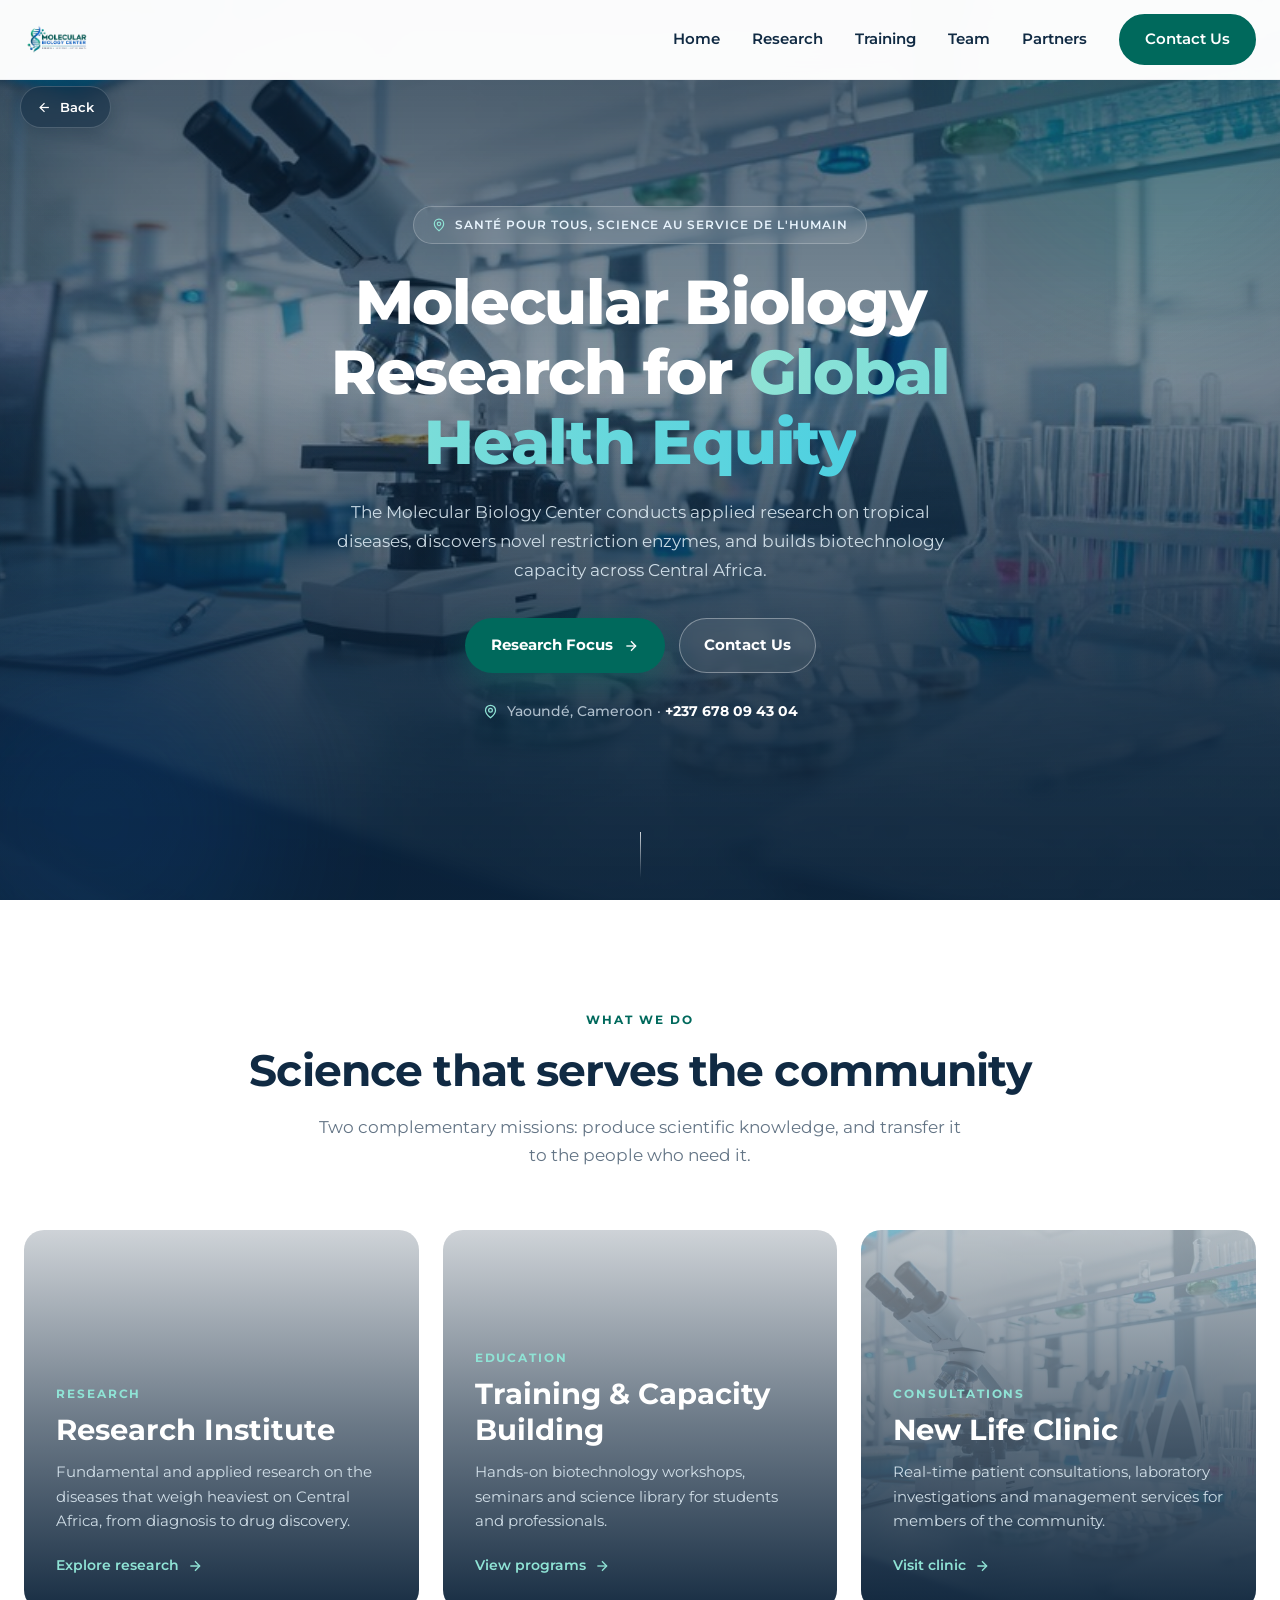
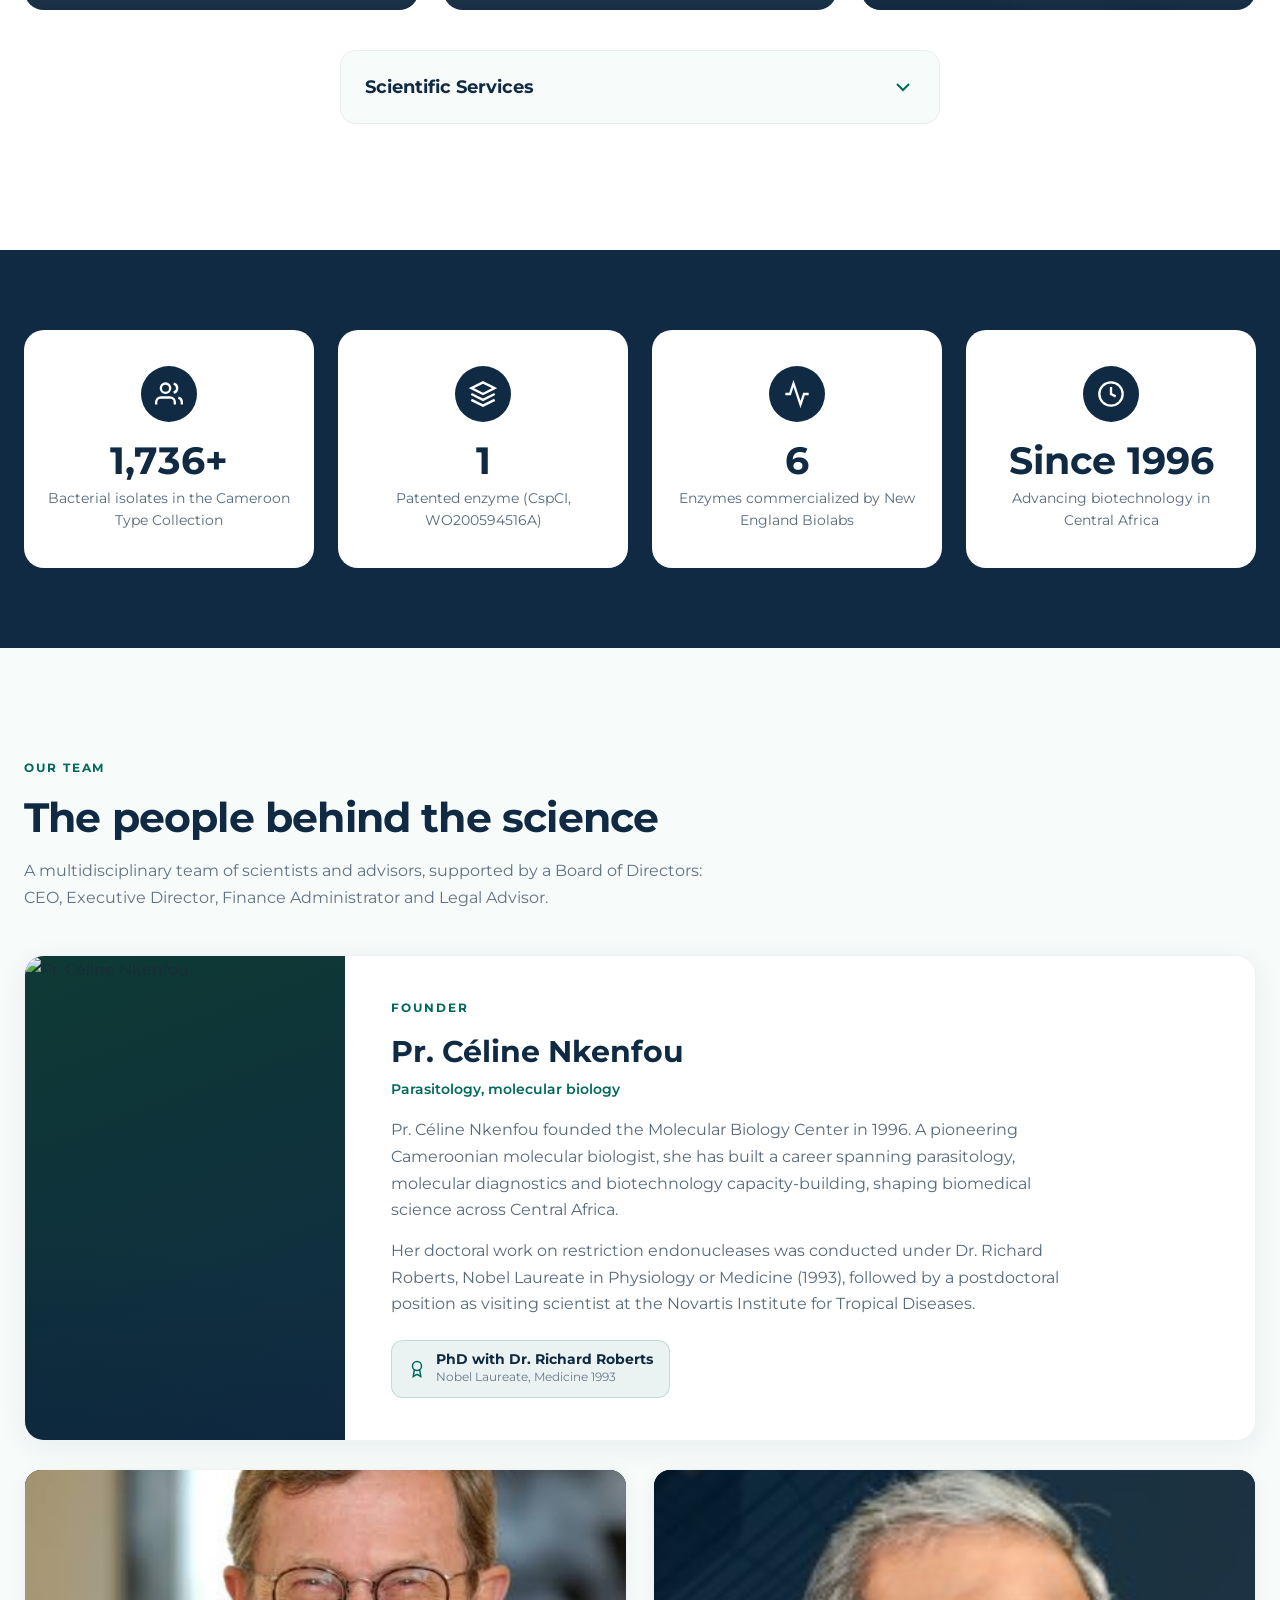
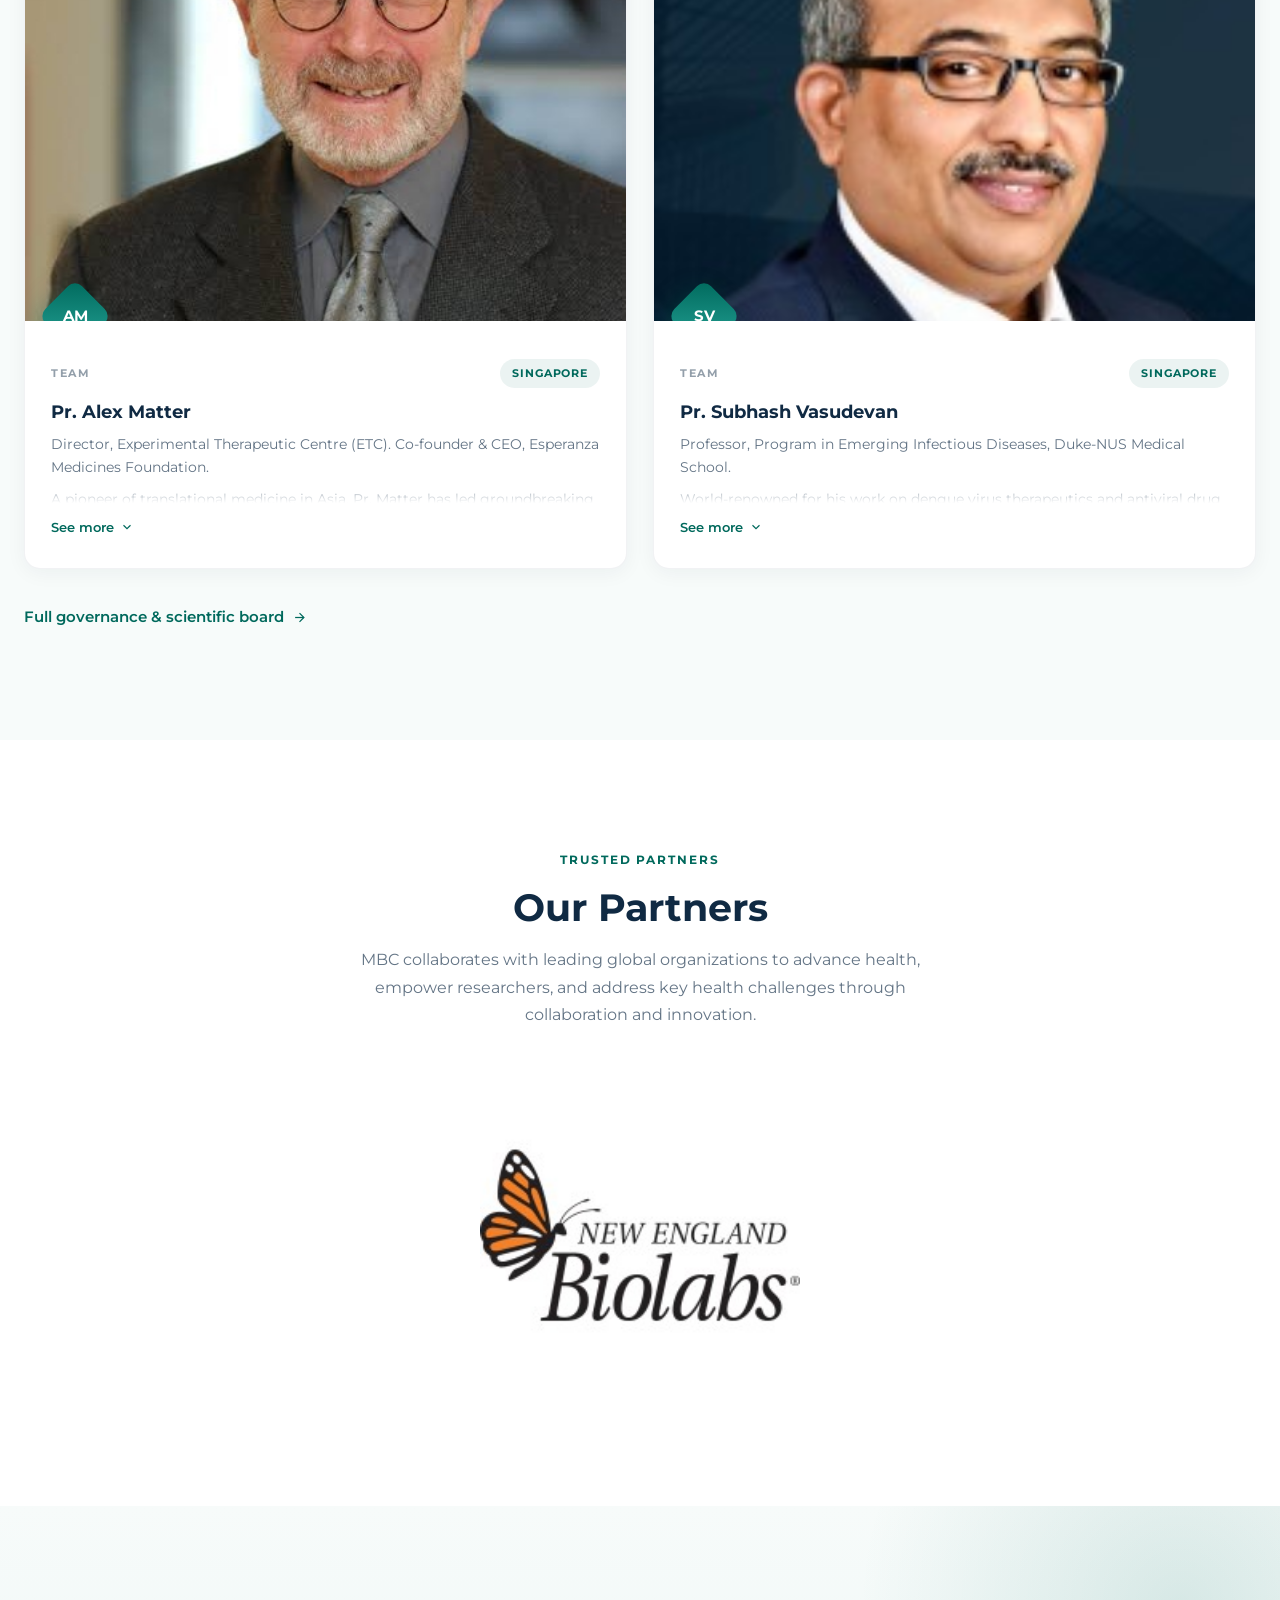
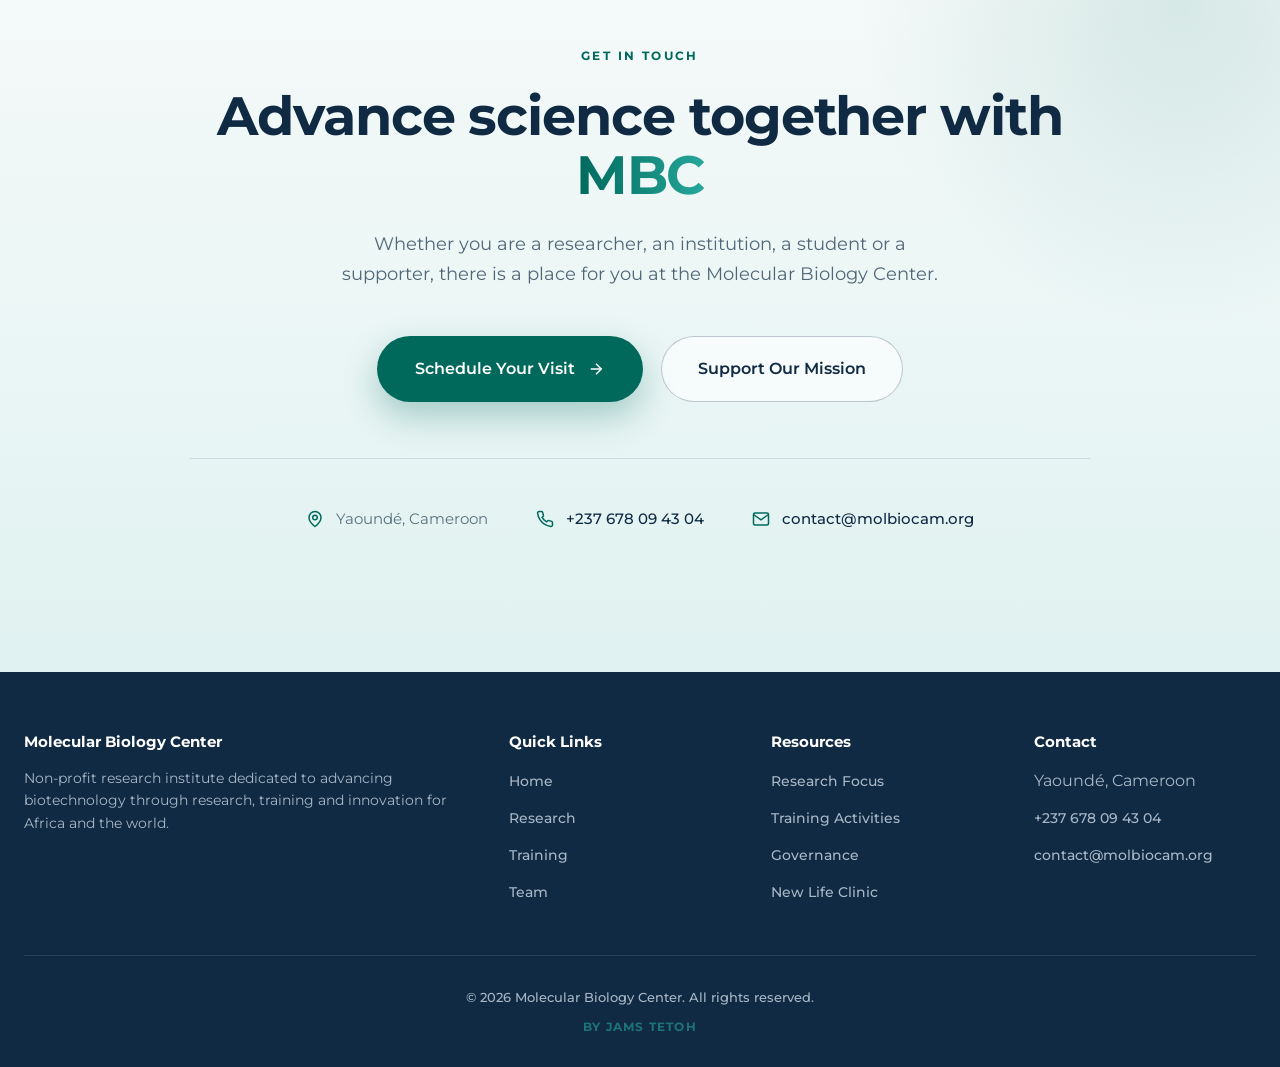
==== commit fd603b1d: "Police Montserrat + devises MBC/Clinique + coordonnées New Life Clinic + boutons hero responsive" ====
--- a/index.html
+++ b/index.html
@@ -3,122 +3,139 @@
 <head>
 <meta charset="UTF-8">
 <meta name="viewport" content="width=device-width, initial-scale=1.0, maximum-scale=5.0">
-<title>New Life Clinic | Molecular Biology Center</title>
+<title>Molecular Biology Center</title>
 <link href="https://fonts.googleapis.com/css2?family=Sora:wght@600;700;800&family=Inter:wght@400;500;600&display=swap" rel="stylesheet">
 <link rel="stylesheet" href="assets/mbc-core.css">
 <style>
-.nlc-section{padding:100px 24px;}
-.nlc-section.alt{background:#F7FBFA;}
-.nlc-inner{max-width:1240px;margin:0 auto;}
-.sec-head{text-align:center;max-width:680px;margin:0 auto 56px;}
-.overline{font-size:.75rem;font-weight:700;letter-spacing:.16em;text-transform:uppercase;color:#00695C;margin-bottom:14px;display:block;}
-.sec-head h2{font-size:clamp(1.8rem,3.4vw,2.6rem);letter-spacing:-.02em;margin:0 0 14px;}
-.sec-head p{color:rgba(16,42,67,.65);font-size:1.02rem;line-height:1.7;margin:0;}
-.pillar-grid{display:grid;grid-template-columns:repeat(3,1fr);gap:24px;}
-.pillar-card{background:#fff;border:1px solid rgba(16,42,67,.06);border-radius:20px;padding:32px 26px;box-shadow:0 4px 20px rgba(16,42,67,.05);transition:transform .35s cubic-bezier(.16,1,.3,1),box-shadow .35s ease;}
-.pillar-card:hover{transform:translateY(-8px);box-shadow:0 24px 55px rgba(16,42,67,.12);}
-.pillar-icon{width:52px;height:52px;border-radius:14px;display:flex;align-items:center;justify-content:center;margin-bottom:20px;}
-.pillar-icon svg{width:26px;height:26px;}
-.tint-teal{background:rgba(0,105,92,.1);color:#00695C;}
-.tint-rose{background:rgba(194,64,94,.1);color:#C2405E;}
-.tint-amber{background:rgba(180,83,9,.1);color:#B45309;}
-.pillar-card h3{font-size:1.15rem;margin:0 0 10px;}
-.pillar-card p{font-size:.92rem;color:rgba(16,42,67,.68);margin:0;}
-.nlc-tabs{display:flex;flex-wrap:wrap;gap:10px;justify-content:center;margin-bottom:36px;}
-.nlc-tab{padding:12px 22px;border-radius:50px;border:1.5px solid rgba(16,42,67,.15);background:#fff;color:#102A43;font-weight:600;font-size:.9rem;cursor:pointer;transition:all .3s;display:inline-flex;align-items:center;gap:8px;font-family:'Montserrat',sans-serif;}
-.nlc-tab svg{width:16px;height:16px;}
-.nlc-tab:hover{border-color:#00695C;color:#00695C;transform:translateY(-2px);}
-.nlc-tab.active{background:#00695C;border-color:#00695C;color:#fff;box-shadow:0 8px 20px rgba(0,105,92,.25);}
-.nlc-panel{display:none;background:#fff;border:1px solid rgba(16,42,67,.06);border-radius:20px;padding:36px;box-shadow:0 6px 28px rgba(16,42,67,.06);}
-.nlc-panel.active{display:block;animation:panelIn .5s cubic-bezier(.16,1,.3,1);}
-@keyframes panelIn{from{opacity:0;transform:translateY(14px);}to{opacity:1;transform:none;}}
-.nlc-panel h3{font-size:1.4rem;margin:0 0 8px;}
-.panel-sub{color:rgba(16,42,67,.6);margin:0 0 24px;font-size:.95rem;}
-.svc-list{list-style:none;display:grid;gap:14px;margin:0 0 26px;padding:0;}
-.svc-list li{background:#F7FBFA;border:1px solid rgba(16,42,67,.06);border-radius:14px;padding:16px 18px 16px 46px;position:relative;font-size:.93rem;color:#33475E;line-height:1.55;}
-.svc-list li::before{content:"";position:absolute;left:20px;top:22px;width:8px;height:8px;border-radius:50%;background:#26A69A;}
-.svc-list b{color:#102A43;}
-.pick-service{display:inline-flex;align-items:center;gap:8px;background:#00695C;color:#fff;border:none;cursor:pointer;padding:12px 24px;border-radius:50px;font-weight:600;font-size:.9rem;transition:all .3s;font-family:'Montserrat',sans-serif;}
-.pick-service:hover{background:#005a50;transform:translateY(-2px);box-shadow:0 8px 20px rgba(0,105,92,.25);}
-.pick-service svg{width:15px;height:15px;}
-.tm-founder{display:grid;grid-template-columns:320px 1fr;background:#fff;border-radius:20px;overflow:hidden;box-shadow:0 6px 28px rgba(16,42,67,.07);border:1px solid rgba(16,42,67,.06);margin-bottom:32px;}
-.tm-founder-media{position:relative;aspect-ratio:3/4;background:linear-gradient(160deg,#0E3A34,#102A43);}
-.tm-founder-media img{position:absolute;inset:0;width:100%;height:100%;object-fit:cover;object-position:35% 28%;transition:transform .9s cubic-bezier(.16,1,.3,1);}
+.mbcx-missions{background:#fff;padding:110px 24px;}
+.mbcx-missions-inner{max-width:1240px;margin:0 auto;}
+.mbcx-overline{font-size:.75rem;font-weight:700;letter-spacing:.16em;text-transform:uppercase;color:#00695C;margin-bottom:14px;display:block;}
+.mission-intro{text-align:center;margin-bottom:60px;}
+.mission-intro h2{font-size:clamp(1.8rem,3.4vw,2.8rem);letter-spacing:-.02em;margin:0 0 14px;}
+.mission-intro p{color:rgba(16,42,67,.65);font-size:1.05rem;max-width:60ch;margin:0 auto;}
+.mission-grid{display:grid;grid-template-columns:repeat(auto-fit,minmax(320px,1fr));gap:24px;margin-bottom:40px;}
+.mission-card-large{display:flex;flex-direction:column;justify-content:flex-end;padding:32px;border-radius:20px;min-height:380px;position:relative;overflow:hidden;text-decoration:none;transition:transform .3s ease,box-shadow .3s ease;}
+.mission-card-large:hover{transform:translateY(-6px);box-shadow:0 24px 50px rgba(16,42,67,.15);}
+.mission-card-large::before{content:"";position:absolute;inset:0;background-size:cover;background-position:center;opacity:.4;transition:opacity .3s,transform .6s ease;}
+.mission-card-large:hover::before{opacity:.5;transform:scale(1.05);}
+.mission-card-large::after{content:"";position:absolute;inset:0;background:linear-gradient(0deg,rgba(11,34,57,.95) 0%,rgba(11,34,57,.6) 50%,rgba(11,34,57,.2) 100%);}
+.mission-card-large>*{position:relative;z-index:2;}
+.mission-card-large .mbcx-overline{color:#8FE3D5;margin-bottom:8px;}
+.mission-card-large h3{font-size:clamp(1.3rem,2.5vw,1.8rem);color:#fff;margin:0 0 12px;}
+.mission-card-large p{color:rgba(232,244,253,.85);font-size:.95rem;line-height:1.6;margin:0 0 20px;}
+.mission-card-large .card-arrow{display:inline-flex;align-items:center;gap:8px;color:#8FE3D5;font-weight:600;font-size:.9rem;}
+.mission-card-large .card-arrow svg{width:16px;height:16px;transition:transform .3s;}
+.mission-card-large:hover .card-arrow svg{transform:translateX(4px);}
+.card-research::before{background-image:url('https://molbiocam.org/wp-content/uploads/2023/11/1408_001-2.jpg');}
+.card-training::before{background-image:url('https://molbiocam.org/wp-content/uploads/2023/11/1409_001-a.jpg');}
+.card-clinic::before{background-image:url('/photos/hero-lab.jpg');}
+.services-accordion{max-width:600px;margin:0 auto;}
+.accordion-item{background:#F7FBFA;border-radius:16px;overflow:hidden;border:1px solid rgba(16,42,67,.06);margin-bottom:16px;}
+.accordion-header{padding:24px;cursor:pointer;display:flex;align-items:center;justify-content:space-between;gap:16px;user-select:none;transition:background .2s;}
+.accordion-header:hover{background:rgba(0,105,92,.04);}
+.accordion-header h4{font-size:1.15rem;margin:0;}
+.accordion-icon{width:24px;height:24px;color:#00695C;transition:transform .3s ease;flex-shrink:0;}
+.accordion-item.open .accordion-icon{transform:rotate(180deg);}
+.accordion-body{max-height:0;overflow:hidden;transition:max-height .4s cubic-bezier(.16,1,.3,1);}
+.accordion-item.open .accordion-body{max-height:500px;}
+.accordion-content{padding:0 24px 24px;}
+.services-list{list-style:none;padding:0;margin:0;counter-reset:svc;}
+.services-list li{counter-increment:svc;position:relative;padding:12px 0 12px 40px;border-top:1px solid rgba(16,42,67,.08);font-size:.92rem;color:#33475E;line-height:1.5;}
+.services-list li::before{content:"0" counter(svc);position:absolute;left:0;top:12px;font-family:'Montserrat',sans-serif;font-weight:700;font-size:.85rem;color:#00695C;}
+.mbcx-impact{background:#102A43;padding:80px 24px;}
+.mbcx-impact-inner{max-width:1240px;margin:0 auto;}
+.impact-grid{display:grid;grid-template-columns:repeat(4,1fr);gap:24px;}
+.impact-card{background:#fff;border-radius:20px;padding:36px 24px;text-align:center;}
+.impact-icon{width:56px;height:56px;border-radius:50%;background:#102A43;display:flex;align-items:center;justify-content:center;margin:0 auto 20px;}
+.impact-icon svg{width:28px;height:28px;color:#fff;}
+.impact-number{font-family:'Montserrat',sans-serif;font-weight:700;font-size:clamp(1.8rem,3vw,2.4rem);color:#102A43;margin:0 0 8px;line-height:1;}
+.impact-label{font-size:.9rem;color:rgba(16,42,67,.7);line-height:1.5;margin:0;word-wrap:break-word;}
+.mbcx-lead{background:#F7FBFA;padding:110px 24px;}
+.mbcx-lead-inner{max-width:1240px;margin:0 auto;}
+.tm-head{margin-bottom:44px;}
+.tm-head h2{font-size:clamp(1.8rem,3.2vw,2.6rem);letter-spacing:-.02em;margin:0 0 14px;}
+.tm-head p{color:rgba(16,42,67,.65);font-size:1rem;max-width:64ch;margin:0;}
+.tm-founder{display:grid;grid-template-columns:320px 1fr;background:#fff;border-radius:20px;overflow:hidden;box-shadow:0 6px 28px rgba(16,42,67,.07);border:1px solid rgba(16,42,67,.06);margin-bottom:28px;}
+.tm-founder-media{position:relative;min-height:340px;background:linear-gradient(160deg,#0E3A34,#102A43);}
+.tm-founder-media img{position:absolute;inset:0;width:100%;height:100%;object-fit:cover;object-position:center 20%;transition:transform .9s cubic-bezier(.16,1,.3,1);}
 .tm-founder:hover .tm-founder-media img{transform:scale(1.05);}
 .tm-founder-media::after{content:"";position:absolute;inset:0;background:linear-gradient(200deg,transparent 60%,rgba(11,34,57,.4));}
-.tm-founder-body{padding:38px 42px;}
+.tm-founder-body{padding:42px 46px;}
 .tm-role{display:block;color:#00695C;font-weight:600;font-size:.9rem;margin:6px 0 16px;}
-.tm-founder-body h3{font-size:clamp(1.4rem,2.4vw,1.8rem);margin:0;}
-.tm-desc{position:relative;overflow:hidden;max-height:6.2em;transition:max-height .7s cubic-bezier(.16,1,.3,1);}
-.tm-desc p{color:rgba(16,42,67,.7);font-size:.95rem;line-height:1.7;margin:0 0 12px;}
+.tm-founder-body h3{font-size:clamp(1.4rem,2.4vw,1.9rem);margin:0;}
+.tm-founder-body p{color:rgba(16,42,67,.7);font-size:.98rem;line-height:1.7;margin:0 0 14px;max-width:62ch;}
+.tm-nobel{display:inline-flex;align-items:center;gap:10px;background:rgba(0,105,92,.08);border:1px solid rgba(0,105,92,.18);border-radius:12px;padding:10px 16px;margin-top:8px;}
+.tm-nobel svg{width:18px;height:18px;color:#00695C;flex-shrink:0;}
+.tm-nobel b{font-size:.85rem;color:#102A43;display:block;line-height:1.25;}
+.tm-nobel span{font-size:.72rem;color:rgba(16,42,67,.6);display:block;}
+.tm-grid{display:grid;grid-template-columns:repeat(auto-fit,minmax(280px,1fr));gap:26px;margin-bottom:34px;}
+.tm-card{position:relative;background:#fff;border-radius:16px;border:1px solid rgba(16,42,67,.06);box-shadow:0 4px 20px rgba(16,42,67,.05);transition:transform .35s cubic-bezier(.16,1,.3,1),box-shadow .35s ease;}
+.tm-card:hover{transform:translateY(-8px);box-shadow:0 24px 55px rgba(16,42,67,.12);}
+.tm-media{position:relative;aspect-ratio:4/3;border-radius:16px 16px 0 0;background:linear-gradient(135deg,#0E3A34,#102A43);overflow:hidden;}
+.tm-media::before{content:attr(data-initials);position:absolute;inset:0;display:flex;align-items:center;justify-content:center;font-family:'Montserrat',sans-serif;font-weight:700;font-size:3.2rem;color:rgba(255,255,255,.16);z-index:1;}
+.tm-media::after{content:"";position:absolute;inset:0;background-image:radial-gradient(rgba(255,255,255,.06) 1px,transparent 1px);background-size:22px 22px;border-radius:inherit;z-index:1;}
+.tm-imgwrap{position:absolute;inset:0;z-index:2;}
+.tm-imgwrap img{width:100%;height:100%;object-fit:cover;object-position:center 28%;display:block;transition:transform .9s cubic-bezier(.16,1,.3,1);}
+.tm-card:hover .tm-imgwrap img{transform:scale(1.07);}
+.tm-badge{position:absolute;left:24px;bottom:-21px;z-index:3;width:52px;height:52px;transform:rotate(45deg);background:linear-gradient(135deg,#00695C,#26A69A);border-radius:10px;display:flex;align-items:center;justify-content:center;box-shadow:0 10px 24px rgba(0,105,92,.35);transition:transform .45s cubic-bezier(.16,1,.3,1),border-radius .45s ease;}
+.tm-badge span{transform:rotate(-45deg);font-family:'Montserrat',sans-serif;font-weight:700;font-size:.95rem;color:#fff;}
+.tm-card:hover .tm-badge{transform:rotate(0deg);border-radius:50%;}
+.tm-body{padding:38px 26px 28px;}
+.tm-meta{display:flex;justify-content:space-between;align-items:center;margin-bottom:12px;gap:10px;}
+.tm-kicker{font-size:.68rem;font-weight:700;letter-spacing:.14em;text-transform:uppercase;color:rgba(16,42,67,.45);}
+.tm-country{padding:5px 12px;border-radius:50px;background:rgba(0,105,92,.08);color:#00695C;font-size:.68rem;font-weight:700;letter-spacing:.08em;text-transform:uppercase;white-space:nowrap;}
+.tm-body h4{font-size:1.12rem;margin:0 0 10px;line-height:1.3;}
+.tm-body p{color:rgba(16,42,67,.65);font-size:.88rem;line-height:1.6;margin:0;}
+.tm-desc{position:relative;overflow:hidden;max-height:4.6em;transition:max-height .7s cubic-bezier(.16,1,.3,1);}
+.tm-desc p{margin:0 0 10px !important;}
 .tm-desc::after{content:"";position:absolute;left:0;right:0;bottom:0;height:26px;background:linear-gradient(180deg,rgba(255,255,255,0),#fff 85%);pointer-events:none;transition:opacity .4s;}
-.tm-founder.expanded .tm-desc{max-height:1600px;}
-.tm-founder.expanded .tm-desc::after{opacity:0;}
-.tm-more-btn{display:inline-flex;align-items:center;gap:6px;margin-top:6px;background:none;border:none;cursor:pointer;color:#00695C;font-weight:600;font-size:.85rem;font-family:'Montserrat',sans-serif;padding:0;}
-.tm-more-btn:hover{text-decoration:underline;}
+.tm-card.expanded .tm-desc{max-height:1600px;}
+.tm-card.expanded .tm-desc::after{opacity:0;}
+.tm-more-btn{display:inline-flex;align-items:center;gap:6px;margin-top:12px;background:none;border:none;cursor:pointer;color:#00695C;font-weight:600;font-size:.82rem;font-family:'Montserrat',sans-serif;padding:0;}
+.tm-more-btn:hover{color:#005a50;text-decoration:underline;}
 .tm-more-btn svg{width:14px;height:14px;transition:transform .3s;}
-.tm-founder.expanded .tm-more-btn svg{transform:rotate(180deg);}
-.care-chips{display:flex;flex-wrap:wrap;gap:10px;justify-content:center;}
-.care-chip{padding:10px 18px;border-radius:50px;background:#fff;border:1px solid rgba(0,105,92,.2);color:#00695C;font-size:.85rem;font-weight:600;display:inline-flex;align-items:center;gap:8px;transition:all .3s;}
-.care-chip:hover{background:#00695C;color:#fff;transform:translateY(-2px);}
-.care-chip svg{width:15px;height:15px;}
-.info-grid{display:grid;grid-template-columns:repeat(3,1fr);gap:24px;}
-.info-card{background:#fff;border-radius:20px;padding:30px 26px;border:1px solid rgba(16,42,67,.06);box-shadow:0 4px 20px rgba(16,42,67,.05);}
-.info-card h3{font-size:1.1rem;margin:0 0 18px;display:flex;align-items:center;gap:10px;}
-.info-card h3 svg{width:20px;height:20px;color:#00695C;flex-shrink:0;}
-.hours-list{list-style:none;margin:0;padding:0;}
-.hours-list li{display:flex;justify-content:space-between;gap:12px;padding:10px 0;border-bottom:1px solid rgba(16,42,67,.08);font-size:.9rem;}
-.hours-list li:last-child{border:none;}
-.hours-list b{color:#102A43;font-weight:600;}
-.hours-list span{color:rgba(16,42,67,.65);text-align:right;}
-.hours-list .hl{color:#C2405E;font-weight:700;}
-.info-card p{font-size:.9rem;color:rgba(16,42,67,.68);margin:0 0 14px;}
-.visit-list{list-style:none;margin:0;padding:0;}
-.visit-list li{position:relative;padding-left:24px;margin-bottom:10px;font-size:.9rem;color:#33475E;line-height:1.5;}
-.visit-list li::before{content:"";position:absolute;left:0;top:8px;width:8px;height:8px;border-radius:2px;background:#26A69A;}
-.map-btn{display:inline-flex;align-items:center;gap:8px;padding:11px 20px;border:1.5px solid rgba(0,105,92,.4);border-radius:50px;color:#00695C;font-weight:600;font-size:.88rem;transition:all .3s;margin-top:6px;}
-.map-btn:hover{background:#00695C;color:#fff;transform:translateY(-2px);}
-.map-btn svg{width:15px;height:15px;}
-.chip-row{display:flex;flex-wrap:wrap;gap:8px;margin-top:14px;}
-.mini-chip{padding:6px 12px;border-radius:50px;background:rgba(0,105,92,.08);color:#00695C;font-size:.75rem;font-weight:600;}
-.quote-grid{display:grid;grid-template-columns:repeat(3,1fr);gap:24px;margin-bottom:48px;}
-.quote-card{background:#fff;border-radius:20px;padding:28px;border:1px solid rgba(16,42,67,.06);box-shadow:0 4px 20px rgba(16,42,67,.05);position:relative;}
-.quote-card::before{content:"\201C";font-family:'Montserrat',sans-serif;font-size:3rem;color:rgba(0,105,92,.25);position:absolute;top:14px;left:20px;line-height:1;}
-.quote-card p{font-size:.92rem;color:rgba(16,42,67,.75);margin:26px 0 16px;font-style:italic;}
-.quote-card span{font-size:.78rem;font-weight:700;color:#00695C;text-transform:uppercase;letter-spacing:.08em;}
-.commit-box{background:#102A43;border-radius:20px;padding:36px;color:#fff;}
-.commit-box h3{color:#fff;font-size:1.2rem;margin:0 0 20px;}
-.commit-list{list-style:none;margin:0;padding:0;display:grid;grid-template-columns:repeat(3,1fr);gap:20px;}
-.commit-list li{position:relative;padding-left:32px;font-size:.9rem;color:rgba(232,244,253,.85);line-height:1.55;}
-.commit-list li::before{content:"";position:absolute;left:0;top:4px;width:20px;height:20px;border-radius:50%;background:rgba(38,166,154,.25);border:2px solid #26A69A;}
-.book-grid{display:grid;grid-template-columns:.9fr 1.1fr;gap:40px;align-items:start;}
-.book-side h3{font-size:1.5rem;margin:0 0 14px;}
-.book-side>p{color:rgba(16,42,67,.68);font-size:.98rem;margin:0 0 28px;}
-.book-item{display:flex;align-items:center;gap:14px;padding:16px 18px;background:#fff;border:1px solid rgba(16,42,67,.06);border-radius:14px;margin-bottom:12px;transition:all .3s;}
-.book-item:hover{transform:translateX(6px);box-shadow:0 8px 24px rgba(16,42,67,.08);}
-.book-item-ico{width:42px;height:42px;border-radius:12px;background:rgba(0,105,92,.1);color:#00695C;display:flex;align-items:center;justify-content:center;flex-shrink:0;}
-.book-item-ico svg{width:20px;height:20px;}
-.book-item b{display:block;font-size:.92rem;color:#102A43;}
-.book-item span{font-size:.82rem;color:rgba(16,42,67,.6);}
-.book-form{background:#fff;border-radius:20px;padding:32px;border:1px solid rgba(16,42,67,.06);box-shadow:0 10px 30px rgba(16,42,67,.08);display:grid;gap:16px;}
-.form-row{display:grid;grid-template-columns:1fr 1fr;gap:16px;}
-.book-form label{font-size:.75rem;font-weight:700;letter-spacing:.06em;text-transform:uppercase;color:rgba(16,42,67,.55);display:block;margin-bottom:6px;}
-.book-form input,.book-form select,.book-form textarea{width:100%;padding:13px 16px;border-radius:12px;border:1.5px solid rgba(16,42,67,.15);font-family:'Montserrat',sans-serif;font-size:.92rem;color:#102A43;background:#F8FCFB;transition:border .2s,box-shadow .2s;outline:none;}
-.book-form input:focus,.book-form select:focus,.book-form textarea:focus{border-color:#00695C;box-shadow:0 0 0 3px rgba(0,105,92,.12);background:#fff;}
-.book-form textarea{resize:vertical;min-height:90px;}
-.submit-btn{width:100%;justify-content:center;padding:16px 24px;font-size:1rem;}
-.form-note{font-size:.78rem;color:rgba(16,42,67,.5);text-align:center;margin:0;}
-@media(max-width:960px){.pillar-grid,.info-grid,.quote-grid{grid-template-columns:1fr;}.commit-list{grid-template-columns:1fr;}.book-grid{grid-template-columns:1fr;}.tm-founder{grid-template-columns:1fr;}.tm-founder-media{aspect-ratio:4/5;max-height:520px;}.tm-founder-media img{object-position:35% 22%;}.tm-founder-body{padding:28px 24px;}}
-@media(max-width:430px){.nlc-section{padding:60px 16px !important;}.sec-head h2{font-size:clamp(1.4rem,6vw,1.8rem) !important;}.sec-head p{font-size:.9rem !important;}.nlc-tab{padding:10px 16px;font-size:.82rem;}.nlc-panel{padding:24px 18px !important;}.nlc-panel h3{font-size:1.2rem !important;}.svc-list li{padding:14px 14px 14px 40px;font-size:.88rem;}.svc-list li::before{left:16px;top:20px;}.tm-founder-body{padding:20px 16px !important;}.tm-founder-body h3{font-size:1.3rem !important;}.tm-founder-media{aspect-ratio:4/5 !important;max-height:460px !important;}.info-card{padding:24px 18px !important;}.commit-box{padding:24px 18px !important;}.book-form{padding:22px 16px !important;}.form-row{grid-template-columns:1fr !important;}}
+.tm-card.expanded .tm-more-btn svg{transform:rotate(180deg);}
+.ld-link{display:inline-flex;align-items:center;gap:8px;color:#00695C;font-weight:600;font-size:.92rem;text-decoration:none;}
+.ld-link svg{width:15px;height:15px;transition:transform .25s;}
+.ld-link:hover svg{transform:translateX(4px);}
+.ld-link:hover{text-decoration:underline;}
+.mbcx-partners{background:#fff;padding:110px 24px;}
+.mbcx-partners-inner{max-width:800px;margin:0 auto;text-align:center;}
+.partners-head{margin-bottom:48px;}
+.partners-head h2{font-size:clamp(1.8rem,3.2vw,2.4rem);margin:0 0 14px;}
+.partners-head p{color:rgba(16,42,67,.65);font-size:1rem;max-width:56ch;margin:0 auto;}
+.partner-logo{max-width:320px;width:100%;height:auto;margin:0 auto;display:block;}
+.mbcx-cta-final{background:linear-gradient(180deg,#F7FBFA 0%,#E0F2F1 100%);padding:140px 24px;position:relative;overflow:hidden;}
+.mbcx-cta-final::before{content:"";position:absolute;width:700px;height:700px;right:-250px;top:-250px;background:radial-gradient(circle,rgba(0,105,92,.12),transparent 65%);border-radius:50%;}
+.mbcx-cta-inner{position:relative;z-index:2;max-width:900px;margin:0 auto;text-align:center;}
+.mbcx-cta-inner .overline{font-size:.75rem;font-weight:700;letter-spacing:.2em;text-transform:uppercase;color:#00695C;margin-bottom:20px;display:block;}
+.mbcx-cta-inner h2{font-size:clamp(1.8rem,4.2vw,3.4rem);letter-spacing:-.02em;line-height:1.1;margin:0 0 24px;}
+.mbcx-cta-inner h2 .acc{background:linear-gradient(90deg,#00695C,#26A69A);-webkit-background-clip:text;background-clip:text;color:transparent;}
+.mbcx-cta-inner p{color:rgba(16,42,67,.7);font-size:1.1rem;margin:0 auto 48px;max-width:600px;}
+.mbcx-cta-actions{display:flex;gap:18px;justify-content:center;flex-wrap:wrap;margin-bottom:56px;}
+.mbcx-cta-solid{display:inline-flex;align-items:center;gap:12px;background:#00695C;color:#fff;padding:18px 38px;border-radius:50px;font-weight:600;font-size:1rem;text-decoration:none;transition:all .3s cubic-bezier(.4,0,.2,1);box-shadow:0 14px 34px rgba(0,105,92,.3);}
+.mbcx-cta-solid:hover{background:#005a50;transform:translateY(-3px);box-shadow:0 20px 44px rgba(0,105,92,.4);}
+.mbcx-cta-solid svg{width:18px;height:18px;transition:transform .3s;}
+.mbcx-cta-solid:hover svg{transform:translateX(5px);}
+.mbcx-cta-ghost{display:inline-flex;align-items:center;padding:18px 36px;border:1.5px solid rgba(16,42,67,.25);border-radius:50px;color:#102A43;font-weight:600;font-size:1rem;text-decoration:none;background:rgba(255,255,255,.6);transition:all .3s;}
+.mbcx-cta-ghost:hover{border-color:#00695C;color:#00695C;background:#fff;transform:translateY(-3px);}
+.mbcx-cta-contact{display:flex;justify-content:center;gap:48px;flex-wrap:wrap;padding-top:48px;border-top:1px solid rgba(16,42,67,.12);}
+.mbcx-cta-contact-item{display:flex;align-items:center;gap:12px;color:rgba(16,42,67,.65);font-size:.92rem;}
+.mbcx-cta-contact-item svg{width:18px;height:18px;color:#00695C;flex-shrink:0;}
+.mbcx-cta-contact-item a{color:#102A43;font-weight:500;transition:color .3s;}
+.mbcx-cta-contact-item a:hover{color:#00695C;}
+@media(max-width:960px){.mission-grid{grid-template-columns:1fr;}.impact-grid{grid-template-columns:repeat(2,1fr);}.tm-founder{grid-template-columns:1fr;}.tm-founder-media{min-height:0;aspect-ratio:4/3;}.tm-founder-body{padding:30px 26px;}}
+@media(max-width:430px){.mbcx-missions,.mbcx-lead,.mbcx-partners,.mbcx-cta-final{padding:60px 16px !important;}.mission-intro h2,.tm-head h2,.partners-head h2,.mbcx-cta-inner h2{font-size:clamp(1.4rem,6vw,1.8rem) !important;}.mission-intro p,.tm-head p,.partners-head p{font-size:.9rem !important;}.mbcx-overline{font-size:.7rem !important;}.mission-card-large{min-height:300px !important;padding:24px !important;}.mission-card-large h3{font-size:1.3rem !important;}.impact-grid{grid-template-columns:1fr 1fr !important;gap:16px !important;}.impact-card{padding:24px 16px !important;border-radius:16px !important;}.impact-icon{width:48px !important;height:48px !important;margin-bottom:16px !important;}.impact-icon svg{width:24px !important;height:24px !important;}.impact-number{font-size:clamp(1.4rem,5vw,1.8rem) !important;}.impact-label{font-size:.82rem !important;}.tm-founder-body{padding:20px 16px !important;}.tm-founder-body h3{font-size:1.3rem !important;}.tm-founder-body p{font-size:.9rem !important;}.tm-grid{grid-template-columns:1fr !important;gap:20px !important;}.tm-body{padding:24px 16px 20px !important;}.tm-body h4{font-size:1.05rem !important;}.tm-body p{font-size:.85rem !important;}.mbcx-cta-contact{flex-direction:column !important;align-items:center !important;gap:12px !important;padding-top:32px !important;}.mbcx-cta-actions{flex-direction:column !important;align-items:stretch !important;gap:12px !important;margin-bottom:40px !important;}.mbcx-cta-solid,.mbcx-cta-ghost{justify-content:center !important;padding:14px 24px !important;}}
+@media(max-width:360px){.impact-grid{grid-template-columns:1fr !important;}.impact-card{padding:20px 16px !important;}}
 </style>
 </head>
 <body>
 <header class="mbc-header" id="mbcHeader">
   <div class="mbc-header-inner">
-    <a href="index.html" class="mbc-logo"><img src="/photos/mbc-logo.png" alt="Molecular Biology Center" class="mbc-logo-img" onerror="this.style.display='none';"></a>
+    <a href="#home" class="mbc-logo"><img src="/photos/mbc-logo.png" alt="Molecular Biology Center" class="mbc-logo-img" onerror="this.style.display='none';"></a>
     <nav class="mbc-nav">
-      <a href="index.html">MBC Home</a><a href="#services">Services</a><a href="#team">Our Team</a><a href="#info">Practical Info</a>
-      <a href="#book" class="mbc-nav-cta">Book Now</a>
+      <a href="#home">Home</a><a href="#research">Research</a><a href="#training">Training</a><a href="#team">Team</a><a href="#partners">Partners</a>
+      <a href="#mbcContact" class="mbc-nav-cta">Contact Us</a>
     </nav>
     <button class="mbc-menu-toggle" id="mbcMenuToggle" aria-label="Toggle menu"><span></span><span></span><span></span></button>
   </div>
@@ -126,235 +143,160 @@
 <div class="mbc-backdrop" id="mbcBackdrop"></div>
 <a href="#" class="gb-back" id="gbBack" aria-label="Go back"><svg viewBox="0 0 24 24" fill="none" stroke="currentColor" stroke-width="2"><path d="M19 12H5"/><path d="m12 19-7-7 7-7"/></svg><span>Back</span></a>
 <div class="mbc-mobile-menu" id="mbcMobileMenu">
-  <a href="index.html" class="mbc-mobile-link" data-num="01"><svg viewBox="0 0 24 24" fill="none" stroke="currentColor" stroke-width="2"><path d="M3 9l9-7 9 7v11a2 2 0 0 1-2 2H5a2 2 0 0 1-2-2z"/><polyline points="9 22 9 12 15 12 15 22"/></svg>MBC Home</a>
-  <a href="#services" class="mbc-mobile-link" data-section="services" data-num="02"><svg viewBox="0 0 24 24" fill="none" stroke="currentColor" stroke-width="2"><path d="M12 5v14"/><path d="M5 12h14"/></svg>Services</a>
-  <a href="#team" class="mbc-mobile-link" data-section="team" data-num="03"><svg viewBox="0 0 24 24" fill="none" stroke="currentColor" stroke-width="2"><path d="M17 21v-2a4 4 0 0 0-4-4H5a4 4 0 0 0-4 4v2"/><circle cx="9" cy="7" r="4"/><path d="M23 21v-2a4 4 0 0 0-3-3.87"/><path d="M16 3.13a4 4 0 0 1 0 7.75"/></svg>Our Team</a>
-  <a href="#info" class="mbc-mobile-link" data-section="info" data-num="04"><svg viewBox="0 0 24 24" fill="none" stroke="currentColor" stroke-width="2"><circle cx="12" cy="12" r="10"/><polyline points="12 6 12 12 16 14"/></svg>Practical Info</a>
-  <a href="#book" class="mbc-nav-cta mbc-mobile-link" data-section="book" data-num="05"><svg viewBox="0 0 24 24" fill="none" stroke="currentColor" stroke-width="2"><rect x="3" y="4" width="18" height="18" rx="2"/><line x1="16" y1="2" x2="16" y2="6"/><line x1="8" y1="2" x2="8" y2="6"/><line x1="3" y1="10" x2="21" y2="10"/></svg>Book Now</a>
-  <div class="mbc-menu-footer"><p>New Life Clinic, Yaoundé</p><p><a href="tel:+237678094304">+237 678 09 43 04</a></p><p>© 2026 Molecular Biology Center</p></div>
+  <a href="#home" class="mbc-mobile-link" data-section="home" data-num="01"><svg viewBox="0 0 24 24" fill="none" stroke="currentColor" stroke-width="2"><path d="M3 9l9-7 9 7v11a2 2 0 0 1-2 2H5a2 2 0 0 1-2-2z"/><polyline points="9 22 9 12 15 12 15 22"/></svg>Home</a>
+  <a href="#research" class="mbc-mobile-link" data-section="research" data-num="02"><svg viewBox="0 0 24 24" fill="none" stroke="currentColor" stroke-width="2"><circle cx="11" cy="11" r="8"/><path d="m21 21-4.35-4.35"/></svg>Research</a>
+  <a href="#training" class="mbc-mobile-link" data-section="training" data-num="03"><svg viewBox="0 0 24 24" fill="none" stroke="currentColor" stroke-width="2"><path d="M22 10v6M2 10l10-5 10 5-10 5z"/><path d="M6 12v5c3 3 9 3 12 0v-5"/></svg>Training</a>
+  <a href="#team" class="mbc-mobile-link" data-section="team" data-num="04"><svg viewBox="0 0 24 24" fill="none" stroke="currentColor" stroke-width="2"><path d="M17 21v-2a4 4 0 0 0-4-4H5a4 4 0 0 0-4 4v2"/><circle cx="9" cy="7" r="4"/><path d="M23 21v-2a4 4 0 0 0-3-3.87"/><path d="M16 3.13a4 4 0 0 1 0 7.75"/></svg>Team</a>
+  <a href="#partners" class="mbc-mobile-link" data-section="partners" data-num="05"><svg viewBox="0 0 24 24" fill="none" stroke="currentColor" stroke-width="2"><circle cx="12" cy="12" r="10"/><path d="M2 12h20"/><path d="M12 2a15.3 15.3 0 0 1 4 10 15.3 15.3 0 0 1-4 10 15.3 15.3 0 0 1-4-10 15.3 15.3 0 0 1 4-10z"/></svg>Partners</a>
+  <a href="#mbcContact" class="mbc-nav-cta mbc-mobile-link" data-section="mbcContact" data-num="06"><svg viewBox="0 0 24 24" fill="none" stroke="currentColor" stroke-width="2"><path d="M21 15a2 2 0 0 1-2 2H7l-4 4V5a2 2 0 0 1 2-2h14a2 2 0 0 1 2 2z"/></svg>Contact Us</a>
+  <div class="mbc-menu-footer"><p>Yaoundé, Cameroon</p><p><a href="tel:+237678094304">+237 678 09 43 04</a></p><p>© 2026 Molecular Biology Center</p></div>
 </div>
 
 <section class="gb-hero" id="home">
   <div class="gb-hero-bg">
-    <img class="gb-hero-img" src="/photos/clinic-hero.jpg" alt="A caregiver holding a patient's hands at New Life Clinic" onerror="this.src='/photos/hero-lab.jpg';">
+    <img class="gb-hero-img" src="/photos/hero-lab.jpg" alt="MBC main laboratory in Yaoundé">
     <div class="gb-hero-overlay"></div>
     <span class="gb-glow gb-glow-1"></span><span class="gb-glow gb-glow-2"></span>
   </div>
   <canvas class="gb-particles" id="gbParticles"></canvas>
   <div class="gb-hero-inner">
-    <span class="gb-badge"><svg viewBox="0 0 24 24" fill="none" stroke="currentColor" stroke-width="2"><path d="M19 14c1.49-1.46 3-3.21 3-5.5A5.5 5.5 0 0 0 16.5 3c-1.76 0-3 .5-4.5 2-1.5-1.5-2.74-2-4.5-2A5.5 5.5 0 0 0 2 8.5c0 2.3 1.5 4.05 3 5.5l7 7Z"/></svg> Soigner avec humanité, innover pour la communauté</span>
-    <h1>Modern medicine, <span class="acc">human care</span>, at the heart of Yaoundé</h1>
-    <p class="gb-sub">From everyday consultations to preventive check-ups, mother and child care, mental well-being and on-site laboratory testing, we take care of you and your family with listening and rigor.</p>
+    <span class="gb-badge"><svg viewBox="0 0 24 24" fill="none" stroke="currentColor" stroke-width="2"><path d="M20 10c0 6-8 12-8 12s-8-6-8-12a8 8 0 0 1 16 0Z"/><circle cx="12" cy="10" r="3"/></svg> Santé pour tous, science au service de l'humain</span>
+    <h1>Molecular Biology Research for <span class="acc">Global Health Equity</span></h1>
+    <p class="gb-sub">The Molecular Biology Center conducts applied research on tropical diseases, discovers novel restriction enzymes, and builds biotechnology capacity across Central Africa.</p>
     <div class="gb-cta">
-      <a class="gb-btn-solid" href="#book">Book an appointment <svg viewBox="0 0 24 24" fill="none" stroke="currentColor" stroke-width="2"><path d="M5 12h14"/><path d="m12 5 7 7-7 7"/></svg></a>
-      <a class="gb-btn-ghost" href="https://wa.me/237697955844" target="_blank" rel="noopener"><svg viewBox="0 0 24 24" fill="none" stroke="currentColor" stroke-width="2"><path d="M21 11.5a8.38 8.38 0 0 1-.9 3.8 8.5 8.5 0 0 1-7.6 4.7 8.38 8.38 0 0 1-3.8-.9L3 21l1.9-5.7a8.38 8.38 0 0 1-.9-3.8 8.5 8.5 0 0 1 4.7-7.6 8.38 8.38 0 0 1 3.8-.9h.5a8.48 8.48 0 0 1 8 8v.5z"/></svg> WhatsApp</a>
-    </div>
-    <div class="gb-contactline"><svg viewBox="0 0 24 24" fill="none" stroke="currentColor" stroke-width="2"><path d="M22 16.92v3a2 2 0 0 1-2.18 2 19.79 19.79 0 0 1-8.63-3.07 19.5 19.5 0 0 1-6-6 19.79 19.79 0 0 1-3.07-8.67A2 2 0 0 1 4.11 2h3a2 2 0 0 1 2 1.72 12.84 12.84 0 0 0 .7 2.81 2 2 0 0 1-.45 2.11L8.09 9.91a16 16 0 0 0 6 6l1.27-1.27a2 2 0 0 1 2.11-.45 12.84 12.84 0 0 0 2.81.7A2 2 0 0 1 22 16.92z"/></svg><span>Emergencies: <a href="tel:+237678094304">+237 678 09 43 04</a> (24/7 phone line)</span></div>
+      <a class="gb-btn-solid" href="#research">Research Focus <svg viewBox="0 0 24 24" fill="none" stroke="currentColor" stroke-width="2"><path d="M5 12h14"/><path d="m12 5 7 7-7 7"/></svg></a>
+      <a class="gb-btn-ghost" href="/contact/">Contact Us</a>
+    </div>
+    <div class="gb-contactline"><svg viewBox="0 0 24 24" fill="none" stroke="currentColor" stroke-width="2"><path d="M20 10c0 6-8 12-8 12s-8-6-8-12a8 8 0 0 1 16 0Z"/><circle cx="12" cy="10" r="3"/></svg><span>Yaoundé, Cameroon · <a href="tel:+237678094304">+237 678 09 43 04</a></span></div>
   </div>
   <div class="gb-scrollhint"></div>
 </section>
 
-<section class="nlc-section" id="vision">
-  <div class="nlc-inner">
-    <div class="sec-head mbcx-reveal">
-      <span class="overline">Our approach</span>
-      <h2>A sanctuary of global health, adapted to urban life</h2>
-      <p>New Life Clinic is not only a curative care center. It is a place where prevention, listening and modern organization come together for your well-being.</p>
-    </div>
-    <div class="pillar-grid">
-      <div class="pillar-card mbcx-reveal"><div class="pillar-icon tint-teal"><svg viewBox="0 0 24 24" fill="none" stroke="currentColor" stroke-width="2"><path d="M22 12h-4l-3 9L9 3l-3 9H2"/></svg></div><h3>Clinical excellence and active prevention</h3><p>Health is won upstream: early screening, personalized executive check-ups and rigorous follow-up of chronic diseases such as hypertension and diabetes.</p></div>
-      <div class="pillar-card mbcx-reveal"><div class="pillar-icon tint-rose"><svg viewBox="0 0 24 24" fill="none" stroke="currentColor" stroke-width="2"><path d="M19 14c1.49-1.46 3-3.21 3-5.5A5.5 5.5 0 0 0 16.5 3c-1.76 0-3 .5-4.5 2-1.5-1.5-2.74-2-4.5-2A5.5 5.5 0 0 0 2 8.5c0 2.3 1.5 4.05 3 5.5l7 7Z"/></svg></div><h3>Humanized care and listening</h3><p>Every patient, from young mothers to seniors, feels listened to, respected and accompanied with unwavering kindness at every step of the care journey.</p></div>
-      <div class="pillar-card mbcx-reveal"><div class="pillar-icon tint-amber"><svg viewBox="0 0 24 24" fill="none" stroke="currentColor" stroke-width="2"><path d="M9 18h6"/><path d="M10 22h4"/><path d="M12 2a7 7 0 0 0-4 12.7c.6.5 1 1.4 1 2.3h6c0-.9.4-1.8 1-2.3A7 7 0 0 0 12 2z"/></svg></div><h3>Organizational innovation</h3><p>Modern management methods, digital accessibility and responsiveness adapted to the demands of the capital, inspired by international public health research.</p></div>
-    </div>
-  </div>
-</section>
-
-<section class="nlc-section alt" id="services">
-  <div class="nlc-inner">
-    <div class="sec-head mbcx-reveal">
-      <span class="overline">Our services</span>
-      <h2>Four poles of care for the whole family</h2>
-      <p>Explore our departments and book the service that fits your needs in one tap.</p>
-    </div>
-    <div class="nlc-tabs mbcx-reveal">
-      <button class="nlc-tab active" data-tab="panel-a"><svg viewBox="0 0 24 24" fill="none" stroke="currentColor" stroke-width="2"><path d="M12 5v14"/><path d="M5 12h14"/></svg> Consultations & General Care</button>
-      <button class="nlc-tab" data-tab="panel-b"><svg viewBox="0 0 24 24" fill="none" stroke="currentColor" stroke-width="2"><path d="M19 14c1.49-1.46 3-3.21 3-5.5A5.5 5.5 0 0 0 16.5 3c-1.76 0-3 .5-4.5 2-1.5-1.5-2.74-2-4.5-2A5.5 5.5 0 0 0 2 8.5c0 2.3 1.5 4.05 3 5.5l7 7Z"/></svg> Mother & Child Health</button>
-      <button class="nlc-tab" data-tab="panel-c"><svg viewBox="0 0 24 24" fill="none" stroke="currentColor" stroke-width="2"><path d="M12 22s8-4 8-10V5l-8-3-8 3v7c0 6 8 10 8 10z"/><path d="m9 12 2 2 4-4"/></svg> Prevention & Well-being</button>
-      <button class="nlc-tab" data-tab="panel-d"><svg viewBox="0 0 24 24" fill="none" stroke="currentColor" stroke-width="2"><path d="M4.5 3h15"/><path d="M6 3v16a2 2 0 0 0 2 2h8a2 2 0 0 0 2-2V3"/><path d="M6 14h12"/></svg> Exams & Laboratory</button>
-    </div>
-    <div class="nlc-panel active" id="panel-a">
-      <h3>Consultations & General Care</h3>
-      <p class="panel-sub">Everyday medicine for the whole family, with continuity and rigor.</p>
-      <ul class="svc-list">
-        <li><b>General medicine and routine consultations:</b> care for common conditions for children, adults and seniors.</li>
-        <li><b>Proximity emergencies and continuous care:</b> rapid management of minor trauma and light medical emergencies.</li>
-        <li><b>Chronic disease follow-up (diabetes, hypertension):</b> dedicated support programs with a community-based, integrated approach.</li>
-      </ul>
-      <button class="pick-service" data-service="General consultation">Book this service <svg viewBox="0 0 24 24" fill="none" stroke="currentColor" stroke-width="2"><path d="M5 12h14"/><path d="m12 5 7 7-7 7"/></svg></button>
-    </div>
-    <div class="nlc-panel" id="panel-b">
-      <h3>Mother & Child Health</h3>
-      <p class="panel-sub">A reassuring journey from pregnancy to childhood.</p>
-      <ul class="svc-list">
-        <li><b>Prenatal and postnatal consultations:</b> personalized support for expectant and new mothers.</li>
-        <li><b>Pediatric follow-up and vaccination:</b> growth monitoring and respect for the vaccination schedule in a caring setting.</li>
-        <li><b>Family planning and reproductive health:</b> tailored and confidential counseling for every stage of life.</li>
-      </ul>
-      <button class="pick-service" data-service="Prenatal consultation">Book this service <svg viewBox="0 0 24 24" fill="none" stroke="currentColor" stroke-width="2"><path d="M5 12h14"/><path d="m12 5 7 7-7 7"/></svg></button>
-    </div>
-    <div class="nlc-panel" id="panel-c">
-      <h3>Prevention, Well-being & Innovation</h3>
-      <p class="panel-sub">What makes the clinic unique: preventing rather than curing.</p>
-      <ul class="svc-list">
-        <li><b>Preventive health check-ups:</b> screening packages adapted to age and sex (diabetes, hypertension, female cancers).</li>
-        <li><b>Therapeutic education and community workshops:</b> sessions on lifestyle, nutrition and stress management.</li>
-        <li><b>Psychological support and listening:</b> a mental health dimension integrated into whole-person care.</li>
-      </ul>
-      <button class="pick-service" data-service="Preventive check-up">Book this service <svg viewBox="0 0 24 24" fill="none" stroke="currentColor" stroke-width="2"><path d="M5 12h14"/><path d="m12 5 7 7-7 7"/></svg></button>
-    </div>
-    <div class="nlc-panel" id="panel-d">
-      <h3>Exams & Laboratory</h3>
-      <p class="panel-sub">Fast, reliable results, explained with care.</p>
-      <ul class="svc-list">
-        <li><b>Rapid diagnostic tests:</b> malaria, HIV and blood glucose with results in minutes.</li>
-        <li><b>On-site sampling:</b> collections processed with the scientific rigor of the Molecular Biology Center.</li>
-        <li><b>Clear result delivery:</b> secure transmission with a medical explanation you can understand.</li>
-      </ul>
-      <button class="pick-service" data-service="Laboratory / rapid test">Book this service <svg viewBox="0 0 24 24" fill="none" stroke="currentColor" stroke-width="2"><path d="M5 12h14"/><path d="m12 5 7 7-7 7"/></svg></button>
-    </div>
-  </div>
-</section>
-
-<section class="nlc-section" id="team">
-  <div class="nlc-inner">
-    <div class="sec-head mbcx-reveal">
-      <span class="overline">Our medical team</span>
-      <h2>Professionals who put people first</h2>
-      <p>A multidisciplinary team united by one conviction: every patient deserves excellence and kindness.</p>
-    </div>
-    <article class="tm-founder mbcx-reveal-left" id="directorCard">
-      <div class="tm-founder-media"><img src="/photos/team-kelvine.jpg" alt="Dr. Nkenfou Pagnou Kelvine" loading="lazy"></div>
+<section class="mbcx-missions" id="research">
+  <div class="mbcx-missions-inner">
+    <div class="mission-intro mbcx-reveal">
+      <span class="mbcx-overline">What we do</span>
+      <h2>Science that serves the community</h2>
+      <p>Two complementary missions: produce scientific knowledge, and transfer it to the people who need it.</p>
+    </div>
+    <div class="mission-grid">
+      <a href="/research-focus/" class="mission-card-large card-research mbcx-reveal">
+        <span class="mbcx-overline">Research</span>
+        <h3>Research Institute</h3>
+        <p>Fundamental and applied research on the diseases that weigh heaviest on Central Africa, from diagnosis to drug discovery.</p>
+        <span class="card-arrow">Explore research <svg viewBox="0 0 24 24" fill="none" stroke="currentColor" stroke-width="2"><path d="M5 12h14"/><path d="m12 5 7 7-7 7"/></svg></span>
+      </a>
+      <a href="#training" class="mission-card-large card-training mbcx-reveal">
+        <span class="mbcx-overline">Education</span>
+        <h3>Training & Capacity Building</h3>
+        <p>Hands-on biotechnology workshops, seminars and science library for students and professionals.</p>
+        <span class="card-arrow">View programs <svg viewBox="0 0 24 24" fill="none" stroke="currentColor" stroke-width="2"><path d="M5 12h14"/><path d="m12 5 7 7-7 7"/></svg></span>
+      </a>
+      <a href="new-life-clinic.html" class="mission-card-large card-clinic mbcx-reveal">
+        <span class="mbcx-overline">Consultations</span>
+        <h3>New Life Clinic</h3>
+        <p>Real-time patient consultations, laboratory investigations and management services for members of the community.</p>
+        <span class="card-arrow">Visit clinic <svg viewBox="0 0 24 24" fill="none" stroke="currentColor" stroke-width="2"><path d="M5 12h14"/><path d="m12 5 7 7-7 7"/></svg></span>
+      </a>
+    </div>
+    <div class="services-accordion mbcx-reveal">
+      <div class="accordion-item">
+        <div class="accordion-header" onclick="this.parentElement.classList.toggle('open')">
+          <h4>Scientific Services</h4>
+          <svg class="accordion-icon" viewBox="0 0 24 24" fill="none" stroke="currentColor" stroke-width="2"><path d="m6 9 6 6 6-6"/></svg>
+        </div>
+        <div class="accordion-body">
+          <div class="accordion-content">
+            <ul class="services-list">
+              <li>Consultancy: collaboration and execution of research projects</li>
+              <li>Provision of biological materials from Africa</li>
+              <li>Biotechnology workshops for professionals</li>
+              <li>Seminars, conferences and workshops</li>
+            </ul>
+          </div>
+        </div>
+      </div>
+    </div>
+  </div>
+</section>
+
+<section class="mbcx-impact" id="impact">
+  <div class="mbcx-impact-inner">
+    <div class="impact-grid">
+      <div class="impact-card mbcx-reveal-scale"><div class="impact-icon"><svg viewBox="0 0 24 24" fill="none" stroke="currentColor" stroke-width="2"><path d="M17 21v-2a4 4 0 0 0-4-4H5a4 4 0 0 0-4 4v2"/><circle cx="9" cy="7" r="4"/><path d="M23 21v-2a4 4 0 0 0-3-3.87"/><path d="M16 3.13a4 4 0 0 1 0 7.75"/></svg></div><div class="impact-number"><span data-target="2000" data-suffix="+">0</span></div><p class="impact-label">Bacterial isolates in the Cameroon Type Collection</p></div>
+      <div class="impact-card mbcx-reveal-scale"><div class="impact-icon"><svg viewBox="0 0 24 24" fill="none" stroke="currentColor" stroke-width="2"><path d="M12 2L2 7l10 5 10-5-10-5z"/><path d="M2 17l10 5 10-5"/><path d="M2 12l10 5 10-5"/></svg></div><div class="impact-number"><span data-target="1" data-suffix="">0</span></div><p class="impact-label">Patented enzyme (CspCI, WO200594516A)</p></div>
+      <div class="impact-card mbcx-reveal-scale"><div class="impact-icon"><svg viewBox="0 0 24 24" fill="none" stroke="currentColor" stroke-width="2"><path d="M22 12h-4l-3 9L9 3l-3 9H2"/></svg></div><div class="impact-number"><span data-target="7" data-suffix="">0</span></div><p class="impact-label">Enzymes commercialized by New England Biolabs</p></div>
+      <div class="impact-card mbcx-reveal-scale"><div class="impact-icon"><svg viewBox="0 0 24 24" fill="none" stroke="currentColor" stroke-width="2"><circle cx="12" cy="12" r="10"/><polyline points="12 6 12 12 16 14"/></svg></div><div class="impact-number">Since 1996</div><p class="impact-label">Advancing biotechnology in Central Africa</p></div>
+    </div>
+  </div>
+</section>
+
+<section class="mbcx-lead" id="team">
+  <div class="mbcx-lead-inner">
+    <div class="tm-head mbcx-reveal">
+      <span class="mbcx-overline">Our Team</span>
+      <h2>The people behind the science</h2>
+      <p>A multidisciplinary team of scientists and advisors, supported by a Board of Directors: CEO, Executive Director, Finance Administrator and Legal Advisor.</p>
+    </div>
+    <article class="tm-founder mbcx-reveal-left">
+      <div class="tm-founder-media"><img src="https://molbiocam.org/wp-content/uploads/2023/10/pr-Kenfou.jpg" alt="Pr. Céline Nkenfou" loading="lazy"></div>
       <div class="tm-founder-body">
-        <span class="overline">Medical Director</span>
-        <h3>Dr. Nkenfou Pagnou Kelvine</h3>
-        <span class="tm-role">General practitioner, Master in Public Health</span>
-        <div class="tm-desc">
-          <p>An exceptional general practitioner committed to health equity, Dr. Nkenfou Pagnou Kelvine embodies the new generation of African medical leaders who combine scientific rigor, field innovation and deep human empathy. A graduate in medicine from the Catholic University of Central Africa with a Master's degree in Public Health, she leads the New Life Clinic with a forward-thinking vision.</p>
-          <p>Having honed her clinical skills in district and university hospitals across Cameroon, she has acquired solid mastery of hospital management, primary health care and comprehensive patient care. Her leadership was recognized through her election as best female staff member at the Baham District Hospital, and through her responsibilities within Women in Global Health Cameroon, the African Leaders Malaria Alliance and leading research networks.</p>
-          <p>Under her guidance, the New Life Clinic positions itself not only as a curative care center, but as a true sanctuary of global health adapted to the urban rhythm of Yaoundé, built around clinical excellence, humanized care and organizational innovation.</p>
-        </div>
-        <button class="tm-more-btn"><span>See more</span> <svg viewBox="0 0 24 24" fill="none" stroke="currentColor" stroke-width="2"><path d="m6 9 6 6 6-6"/></svg></button>
+        <span class="mbcx-overline">Founder</span>
+        <h3>Pr. Céline Nkenfou</h3>
+        <span class="tm-role">Parasitology, molecular biology</span>
+        <p>Pr. Céline Nkenfou founded the Molecular Biology Center in 1996. A pioneering Cameroonian molecular biologist, she has built a career spanning parasitology, molecular diagnostics and biotechnology capacity-building, shaping biomedical science across Central Africa.</p>
+        <p>Her doctoral work on restriction endonucleases was conducted under Dr. Richard Roberts, Nobel Laureate in Physiology or Medicine (1993), followed by a postdoctoral position as visiting scientist at the Novartis Institute for Tropical Diseases.</p>
+        <span class="tm-nobel"><svg viewBox="0 0 24 24" fill="none" stroke="currentColor" stroke-width="2"><circle cx="12" cy="8" r="6"/><path d="M15.477 12.89 17 22l-5-3-5 3 1.523-9.11"/></svg><span><b>PhD with Dr. Richard Roberts</b><span>Nobel Laureate, Medicine 1993</span></span></span>
       </div>
     </article>
-    <div class="care-chips mbcx-reveal">
-      <span class="care-chip"><svg viewBox="0 0 24 24" fill="none" stroke="currentColor" stroke-width="2"><path d="M12 5v14"/><path d="M5 12h14"/></svg> General practitioners</span>
-      <span class="care-chip"><svg viewBox="0 0 24 24" fill="none" stroke="currentColor" stroke-width="2"><path d="M19 14c1.49-1.46 3-3.21 3-5.5A5.5 5.5 0 0 0 16.5 3c-1.76 0-3 .5-4.5 2-1.5-1.5-2.74-2-4.5-2A5.5 5.5 0 0 0 2 8.5c0 2.3 1.5 4.05 3 5.5l7 7Z"/></svg> Midwives & nurses</span>
-      <span class="care-chip"><svg viewBox="0 0 24 24" fill="none" stroke="currentColor" stroke-width="2"><path d="M4.5 3h15"/><path d="M6 3v16a2 2 0 0 0 2 2h8a2 2 0 0 0 2-2V3"/><path d="M6 14h12"/></svg> Laboratory technicians</span>
-      <span class="care-chip"><svg viewBox="0 0 24 24" fill="none" stroke="currentColor" stroke-width="2"><path d="M21 11.5a8.38 8.38 0 0 1-.9 3.8 8.5 8.5 0 0 1-7.6 4.7 8.38 8.38 0 0 1-3.8-.9L3 21l1.9-5.7a8.38 8.38 0 0 1-.9-3.8 8.5 8.5 0 0 1 4.7-7.6 8.38 8.38 0 0 1 3.8-.9h.5a8.48 8.48 0 0 1 8 8v.5z"/></svg> Psychologist</span>
-      <span class="care-chip"><svg viewBox="0 0 24 24" fill="none" stroke="currentColor" stroke-width="2"><path d="M17 21v-2a4 4 0 0 0-4-4H5a4 4 0 0 0-4 4v2"/><circle cx="9" cy="7" r="4"/><path d="M23 21v-2a4 4 0 0 0-3-3.87"/><path d="M16 3.13a4 4 0 0 1 0 7.75"/></svg> Community health workers</span>
-    </div>
-  </div>
-</section>
-
-<section class="nlc-section alt" id="info">
-  <div class="nlc-inner">
-    <div class="sec-head mbcx-reveal">
-      <span class="overline">Patient space</span>
-      <h2>Practical information</h2>
-      <p>Everything you need to prepare your visit with peace of mind.</p>
-    </div>
-    <div class="info-grid">
-      <div class="info-card mbcx-reveal">
-        <h3><svg viewBox="0 0 24 24" fill="none" stroke="currentColor" stroke-width="2"><circle cx="12" cy="12" r="10"/><polyline points="12 6 12 12 16 14"/></svg> Opening hours</h3>
-        <ul class="hours-list">
-          <li><b>Monday to Friday</b><span>7:30 am to 8:00 pm</span></li>
-          <li><b>Saturday</b><span>8:00 am to 6:00 pm</span></li>
-          <li><b>Sunday & holidays</b><span>9:00 am to 2:00 pm</span></li>
-          <li><b>Emergencies</b><span class="hl">24/7 phone line</span></li>
-        </ul>
-      </div>
-      <div class="info-card mbcx-reveal">
-        <h3><svg viewBox="0 0 24 24" fill="none" stroke="currentColor" stroke-width="2"><path d="M20 10c0 6-8 12-8 12s-8-6-8-12a8 8 0 0 1 16 0Z"/><circle cx="12" cy="10" r="3"/></svg> Location & access</h3>
-        <p>New Life Clinic Center, Ngousso, behind Blue Pharmacy, Yaoundé.</p>
-        <a class="map-btn" href="https://www.google.com/maps/search/?api=1&query=Pharmacie+Blue+Ngousso+Yaounde" target="_blank" rel="noopener"><svg viewBox="0 0 24 24" fill="none" stroke="currentColor" stroke-width="2"><path d="M5 12h14"/><path d="m12 5 7 7-7 7"/></svg> Open in Google Maps</a>
-        <div class="chip-row"><span class="mini-chip">Private insurances</span><span class="mini-chip">Employer health plans</span><span class="mini-chip">Cash & Mobile Money</span></div>
-      </div>
-      <div class="info-card mbcx-reveal">
-        <h3><svg viewBox="0 0 24 24" fill="none" stroke="currentColor" stroke-width="2"><path d="M14 2H6a2 2 0 0 0-2 2v16a2 2 0 0 0 2 2h12a2 2 0 0 0 2-2V8z"/><polyline points="14 2 14 8 20 8"/><line x1="16" y1="13" x2="8" y2="13"/><line x1="16" y1="17" x2="8" y2="17"/></svg> Prepare your visit</h3>
-        <ul class="visit-list">
-          <li>Bring a valid ID and your insurance card if applicable.</li>
-          <li>Carry your previous medical records and current prescriptions.</li>
-          <li>Arrive 10 minutes early for your first consultation.</li>
-          <li>Come fasting if you booked a blood test or check-up.</li>
-        </ul>
-      </div>
-    </div>
-  </div>
-</section>
-
-<section class="nlc-section" id="community">
-  <div class="nlc-inner">
-    <div class="sec-head mbcx-reveal">
-      <span class="overline">Testimonials & commitments</span>
-      <h2>Anchored in our community</h2>
-      <p>The trust of our patients and our proximity actions are the true measure of our work.</p>
-    </div>
-    <div class="quote-grid">
-      <div class="quote-card mbcx-reveal"><p>I came for a simple check-up and left with a clear plan for my health. For the first time, I felt truly listened to.</p><span>Patiente, Yaoundé</span></div>
-      <div class="quote-card mbcx-reveal"><p>The prenatal follow-up was exceptional: the team was available and reassuring from the first day until delivery.</p><span>Young mother, Mbankolo</span></div>
-      <div class="quote-card mbcx-reveal"><p>Fast testing, results explained the same day with kindness. I recommend this clinic without hesitation.</p><span>Patient, Etoudi</span></div>
-    </div>
-    <div class="commit-box mbcx-reveal-scale">
-      <h3>Our community commitments</h3>
-      <ul class="commit-list">
-        <li>Monthly free screening days for hypertension, diabetes and malaria in underserved neighborhoods.</li>
-        <li>Health education sessions in schools, churches and companies across Yaoundé.</li>
-        <li>Active collaboration with Women in Global Health Cameroon and African malaria leadership networks.</li>
-      </ul>
-    </div>
-  </div>
-</section>
-
-<section class="nlc-section alt" id="book">
-  <div class="nlc-inner">
-    <div class="sec-head mbcx-reveal">
-      <span class="overline">Appointments</span>
-      <h2>Book your visit in one minute</h2>
-      <p>Fill the form and send it directly to our WhatsApp line, or call us. We confirm within the hour during opening times.</p>
-    </div>
-    <div class="book-grid">
-      <div class="book-side mbcx-reveal-left">
-        <h3>Prefer to talk to us?</h3>
-        <p>Our reception team answers every day, including Sundays and holidays.</p>
-        <a class="book-item" href="tel:+237678094304"><span class="book-item-ico"><svg viewBox="0 0 24 24" fill="none" stroke="currentColor" stroke-width="2"><path d="M22 16.92v3a2 2 0 0 1-2.18 2 19.79 19.79 0 0 1-8.63-3.07 19.5 19.5 0 0 1-6-6 19.79 19.79 0 0 1-3.07-8.67A2 2 0 0 1 4.11 2h3a2 2 0 0 1 2 1.72 12.84 12.84 0 0 0 .7 2.81 2 2 0 0 1-.45 2.11L8.09 9.91a16 16 0 0 0 6 6l1.27-1.27a2 2 0 0 1 2.11-.45 12.84 12.84 0 0 0 2.81.7A2 2 0 0 1 22 16.92z"/></svg></span><span><b>+237 678 09 43 04</b><span>Call or SMS, 24/7 for emergencies</span></span></a>
-        <a class="book-item" href="https://wa.me/237697955844" target="_blank" rel="noopener"><span class="book-item-ico"><svg viewBox="0 0 24 24" fill="none" stroke="currentColor" stroke-width="2"><path d="M21 11.5a8.38 8.38 0 0 1-.9 3.8 8.5 8.5 0 0 1-7.6 4.7 8.38 8.38 0 0 1-3.8-.9L3 21l1.9-5.7a8.38 8.38 0 0 1-.9-3.8 8.5 8.5 0 0 1 4.7-7.6 8.38 8.38 0 0 1 3.8-.9h.5a8.48 8.48 0 0 1 8 8v.5z"/></svg></span><span><b>WhatsApp</b><span>Fastest way to book and ask questions</span></span></a>
-        <a class="book-item" href="mailto:contact@molbiocam.org"><span class="book-item-ico"><svg viewBox="0 0 24 24" fill="none" stroke="currentColor" stroke-width="2"><path d="M4 4h16c1.1 0 2 .9 2 2v12c0 1.1-.9 2-2 2H4c-1.1 0-2-.9-2-2V6c0-1.1.9-2 2-2z"/><polyline points="22,6 12,13 2,6"/></svg></span><span><b>contact@molbiocam.org</b><span>For records, partnerships and reports</span></span></a>
-      </div>
-      <form class="book-form mbcx-reveal-right" id="bookForm">
-        <div class="form-row">
-          <div><label for="fName">Full name</label><input type="text" id="fName" name="name" placeholder="Your name" required></div>
-          <div><label for="fPhone">Phone</label><input type="tel" id="fPhone" name="phone" placeholder="+237 ..." required></div>
+    <div class="tm-grid">
+      <article class="tm-card mbcx-reveal">
+        <div class="tm-media" data-initials="AM"><span class="tm-imgwrap"><img src="/photos/team-matter.jpg" alt="Prof. Alex Matter" loading="lazy" onerror="this.style.display='none';"></span><span class="tm-badge"><span>AM</span></span></div>
+        <div class="tm-body">
+          <div class="tm-meta"><span class="tm-kicker">Team</span><span class="tm-country">Singapore</span></div>
+          <h4>Pr. Alex Matter</h4>
+          <div class="tm-desc"><p>Director, Experimental Therapeutic Centre (ETC). Co-founder & CEO, Esperanza Medicines Foundation.</p><p>A pioneer of translational medicine in Asia, Pr. Matter has led groundbreaking drug discovery programs for neglected infectious diseases, including dengue and malaria. He advises MBC on therapeutic innovation and international research partnerships.</p></div>
+          <button class="tm-more-btn"><span>See more</span> <svg viewBox="0 0 24 24" fill="none" stroke="currentColor" stroke-width="2"><path d="m6 9 6 6 6-6"/></svg></button>
         </div>
-        <div class="form-row">
-          <div><label for="fService">Service</label>
-            <select id="fService" name="service" required>
-              <option value="" selected disabled>Choose a service</option>
-              <option>General consultation</option>
-              <option>Chronic disease follow-up</option>
-              <option>Prenatal consultation</option>
-              <option>Pediatrics & vaccination</option>
-              <option>Family planning</option>
-              <option>Preventive check-up</option>
-              <option>Psychological support</option>
-              <option>Laboratory / rapid test</option>
-            </select>
-          </div>
-          <div><label for="fDate">Preferred date</label><input type="date" id="fDate" name="date"></div>
+      </article>
+      <article class="tm-card mbcx-reveal">
+        <div class="tm-media" data-initials="SV"><span class="tm-imgwrap"><img src="/photos/team-vasudevan.jpg" alt="Prof. Subhash Vasudevan" loading="lazy" onerror="this.style.display='none';"></span><span class="tm-badge"><span>SV</span></span></div>
+        <div class="tm-body">
+          <div class="tm-meta"><span class="tm-kicker">Team</span><span class="tm-country">Singapore</span></div>
+          <h4>Pr. Subhash Vasudevan</h4>
+          <div class="tm-desc"><p>Professor, Program in Emerging Infectious Diseases, Duke-NUS Medical School.</p><p>World-renowned for his work on dengue virus therapeutics and antiviral drug development, Pr. Vasudevan collaborates with MBC on emerging infectious diseases research and capacity building in molecular virology.</p></div>
+          <button class="tm-more-btn"><span>See more</span> <svg viewBox="0 0 24 24" fill="none" stroke="currentColor" stroke-width="2"><path d="m6 9 6 6 6-6"/></svg></button>
         </div>
-        <div><label for="fMsg">Message (optional)</label><textarea id="fMsg" name="message" placeholder="Tell us briefly what you need..."></textarea></div>
-        <button type="submit" class="gb-btn-solid submit-btn">Send via WhatsApp <svg viewBox="0 0 24 24" fill="none" stroke="currentColor" stroke-width="2"><path d="M5 12h14"/><path d="m12 5 7 7-7 7"/></svg></button>
-        <p class="form-note">Your information stays confidential and is used only for your appointment.</p>
-      </form>
+      </article>
+    </div>
+    <a class="ld-link mbcx-reveal" href="/governance/">Full governance & scientific board <svg viewBox="0 0 24 24" fill="none" stroke="currentColor" stroke-width="2"><path d="M5 12h14"/><path d="m12 5 7 7-7 7"/></svg></a>
+  </div>
+</section>
+
+<section class="mbcx-partners" id="partners">
+  <div class="mbcx-partners-inner">
+    <div class="partners-head mbcx-reveal">
+      <span class="mbcx-overline">Trusted Partners</span>
+      <h2>Our Partners</h2>
+      <p>MBC collaborates with leading global organizations to advance health, empower researchers, and address key health challenges through collaboration and innovation.</p>
+    </div>
+    <div class="mbcx-reveal"><img src="/photos/new-england-biolabs.jpg" alt="New England Biolabs" class="partner-logo" onerror="this.style.display='none';"></div>
+  </div>
+</section>
+
+<section class="mbcx-cta-final" id="mbcContact">
+  <div class="mbcx-cta-inner mbcx-reveal-scale">
+    <span class="overline">Get in touch</span>
+    <h2>Advance science together with <span class="acc">MBC</span></h2>
+    <p>Whether you are a researcher, an institution, a student or a supporter, there is a place for you at the Molecular Biology Center.</p>
+    <div class="mbcx-cta-actions">
+      <a class="mbcx-cta-solid" href="/contact/">Schedule Your Visit <svg viewBox="0 0 24 24" fill="none" stroke="currentColor" stroke-width="2"><path d="M5 12h14"/><path d="m12 5 7 7-7 7"/></svg></a>
+      <a class="mbcx-cta-ghost" href="/financial-resources/">Support Our Mission</a>
+    </div>
+    <div class="mbcx-cta-contact">
+      <div class="mbcx-cta-contact-item"><svg viewBox="0 0 24 24" fill="none" stroke="currentColor" stroke-width="2"><path d="M20 10c0 6-8 12-8 12s-8-6-8-12a8 8 0 0 1 16 0Z"/><circle cx="12" cy="10" r="3"/></svg><span>Yaoundé, Cameroon</span></div>
+      <div class="mbcx-cta-contact-item"><svg viewBox="0 0 24 24" fill="none" stroke="currentColor" stroke-width="2"><path d="M22 16.92v3a2 2 0 0 1-2.18 2 19.79 19.79 0 0 1-8.63-3.07 19.5 19.5 0 0 1-6-6 19.79 19.79 0 0 1-3.07-8.67A2 2 0 0 1 4.11 2h3a2 2 0 0 1 2 1.72 12.84 12.84 0 0 0 .7 2.81 2 2 0 0 1-.45 2.11L8.09 9.91a16 16 0 0 0 6 6l1.27-1.27a2 2 0 0 1 2.11-.45 12.84 12.84 0 0 0 2.81.7A2 2 0 0 1 22 16.92z"/></svg><a href="tel:+237678094304">+237 678 09 43 04</a></div>
+      <div class="mbcx-cta-contact-item"><svg viewBox="0 0 24 24" fill="none" stroke="currentColor" stroke-width="2"><path d="M4 4h16c1.1 0 2 .9 2 2v12c0 1.1-.9 2-2 2H4c-1.1 0-2-.9-2-2V6c0-1.1.9-2 2-2z"/><polyline points="22,6 12,13 2,6"/></svg><a href="mailto:contact@molbiocam.org">contact@molbiocam.org</a></div>
     </div>
   </div>
 </section>
@@ -362,11 +304,12 @@
 <footer class="mbc-footer">
   <div class="mbc-footer-inner">
     <div class="mbc-footer-grid">
-      <div><h4>New Life Clinic</h4><p>A healthcare initiative of the Molecular Biology Center, dedicated to modern, accessible and human medicine in Yaoundé.</p></div>
-      <div><h4>Explore</h4><ul><li><a href="index.html">MBC Home</a></li><li><a href="#services">Services</a></li><li><a href="#team">Our Team</a></li><li><a href="#info">Practical Info</a></li></ul></div>
-      <div><h4>Contact</h4><ul><li>New Life Clinic Center, Ngousso</li><li><a href="tel:+237678094304">+237 678 09 43 04</a></li><li><a href="mailto:contact@molbiocam.org">contact@molbiocam.org</a></li></ul></div>
-    </div>
-    <div class="mbc-footer-bottom">© 2026 New Life Clinic, Molecular Biology Center. All rights reserved.<span class="dev-signature">BY Jams Tetoh</span></div>
+      <div><h4>Molecular Biology Center</h4><p>Non-profit research institute dedicated to advancing biotechnology through research, training and innovation for Africa and the world.</p></div>
+      <div><h4>Quick Links</h4><ul><li><a href="#home">Home</a></li><li><a href="#research">Research</a></li><li><a href="#training">Training</a></li><li><a href="#team">Team</a></li></ul></div>
+      <div><h4>Resources</h4><ul><li><a href="/research-focus/">Research Focus</a></li><li><a href="/training-activities/">Training Activities</a></li><li><a href="/governance/">Governance</a></li><li><a href="new-life-clinic.html">New Life Clinic</a></li></ul></div>
+      <div><h4>Contact</h4><ul><li>Yaoundé, Cameroon</li><li><a href="tel:+237678094304">+237 678 09 43 04</a></li><li><a href="mailto:contact@molbiocam.org">contact@molbiocam.org</a></li></ul></div>
+    </div>
+    <div class="mbc-footer-bottom">© 2026 Molecular Biology Center. All rights reserved.<span class="dev-signature">BY Jams Tetoh</span></div>
   </div>
 </footer>
 
@@ -375,12 +318,10 @@
 (function(){const h=document.getElementById('mbcHeader');if(!h)return;let t=false;window.addEventListener('scroll',()=>{if(!t){requestAnimationFrame(()=>{h.classList.toggle('scrolled',window.scrollY>50);t=false;});t=true;}});})();
 (function(){const b=document.getElementById('gbBack');if(!b)return;b.addEventListener('click',function(e){e.preventDefault();if(history.length>1){history.back();}else{location.href='index.html';}});})();
 (function(){const h=document.querySelector('.gb-hero');if(h)setTimeout(()=>h.classList.add('loaded'),80);const r=window.matchMedia('(prefers-reduced-motion: reduce)').matches,c=document.getElementById('gbParticles');if(c&&!r){const x=c.getContext('2d');let W,H,D,P=[];const s=()=>{D=Math.min(window.devicePixelRatio||1,2);W=c.clientWidth;H=c.clientHeight;c.width=W*D;c.height=H*D;x.setTransform(D,0,0,D,0,0);P=[];const n=Math.min(46,Math.floor(W*H/26000));for(let i=0;i<n;i++)P.push({x:Math.random()*W,y:Math.random()*H,r:Math.random()*1.7+.4,vx:(Math.random()-.5)*.24,vy:(Math.random()-.5)*.24,a:Math.random()*.16+.06,c:Math.random()>.5?'143,227,213':'77,208,225'});};s();window.addEventListener('resize',s);let v=true;new IntersectionObserver(e=>{v=e[0].isIntersecting;}).observe(c);(function l(){requestAnimationFrame(l);if(!v)return;x.clearRect(0,0,W,H);for(let i=0;i<P.length;i++){const p=P[i];p.x+=p.vx;p.y+=p.vy;if(p.x<0)p.x=W;if(p.x>W)p.x=0;if(p.y<0)p.y=H;if(p.y>H)p.y=0;x.beginPath();x.arc(p.x,p.y,p.r,0,6.283);x.fillStyle='rgba('+p.c+','+p.a+')';x.fill();}})();}})();
-(function(){const tabs=document.querySelectorAll('.nlc-tab');tabs.forEach(t=>t.addEventListener('click',()=>{tabs.forEach(x=>x.classList.remove('active'));t.classList.add('active');const id=t.getAttribute('data-tab');document.querySelectorAll('.nlc-panel').forEach(p=>p.classList.toggle('active',p.id===id));}));})();
-(function(){document.querySelectorAll('.pick-service').forEach(b=>b.addEventListener('click',()=>{const svc=b.getAttribute('data-service');const sel=document.getElementById('fService');if(sel&&svc){sel.value=svc;}const book=document.getElementById('book');if(book)book.scrollIntoView({behavior:'smooth'});}));})();
-(function(){const f=document.getElementById('bookForm');if(!f)return;f.addEventListener('submit',function(e){e.preventDefault();const name=document.getElementById('fName').value.trim();const phone=document.getElementById('fPhone').value.trim();const svc=document.getElementById('fService').value;const date=document.getElementById('fDate').value;const msg=document.getElementById('fMsg').value.trim();let text='Hello New Life Clinic, I would like to book an appointment.\nName: '+name+'\nPhone: '+phone+'\nService: '+svc;if(date)text+='\nPreferred date: '+date;if(msg)text+='\nMessage: '+msg;window.open('https://wa.me/237697955844?text='+encodeURIComponent(text),'_blank');});})();
-(function(){const btn=document.querySelector('.tm-more-btn');if(!btn)return;btn.addEventListener('click',function(){const card=document.getElementById('directorCard');card.classList.toggle('expanded');this.querySelector('span').textContent=card.classList.contains('expanded')?'See less':'See more';});})();
+(function(){const counters=document.querySelectorAll('[data-target]');if(counters.length===0)return;const io=new IntersectionObserver(entries=>{entries.forEach(entry=>{if(entry.isIntersecting){const el=entry.target;const target=parseInt(el.getAttribute('data-target'),10);const suffix=el.getAttribute('data-suffix')||'';const dur=1800;let start=null;function step(ts){if(!start)start=ts;const progress=Math.min((ts-start)/dur,1);const ease=1-Math.pow(1-progress,3);el.textContent=Math.round(target*ease).toLocaleString('en-US')+suffix;if(progress<1)requestAnimationFrame(step);}requestAnimationFrame(step);io.unobserve(el);}});},{threshold:0.5});counters.forEach(c=>io.observe(c));})();
 (function(){const reveals=document.querySelectorAll('.mbcx-reveal,.mbcx-reveal-left,.mbcx-reveal-right,.mbcx-reveal-scale');if(reveals.length===0)return;const io=new IntersectionObserver(entries=>{entries.forEach(entry=>{if(entry.isIntersecting){entry.target.classList.add('visible');io.unobserve(entry.target);}});},{threshold:0.12,rootMargin:'0px 0px -40px 0px'});reveals.forEach(el=>io.observe(el));})();
 (function(){const ls=document.querySelectorAll('.mbc-mobile-link'),ss=[];ls.forEach(l=>{const id=l.getAttribute('data-section');if(id){const s=document.getElementById(id);if(s)ss.push({link:l,section:s});}});if(ss.length===0)return;const ob=new IntersectionObserver(es=>{es.forEach(e=>{if(e.isIntersecting){ls.forEach(l=>l.classList.remove('active'));const m=ss.find(s=>s.section===e.target);if(m)m.link.classList.add('active');}});},{threshold:0.3,rootMargin:'-20% 0px -60% 0px'});ss.forEach(s=>ob.observe(s.section));})();
+(function(){document.querySelectorAll('.tm-more-btn').forEach(function(btn){btn.addEventListener('click',function(){const card=this.closest('.tm-card');card.classList.toggle('expanded');this.querySelector('span').textContent=card.classList.contains('expanded')?'See less':'See more';});});})();
 </script>
 </body>
 </html>
